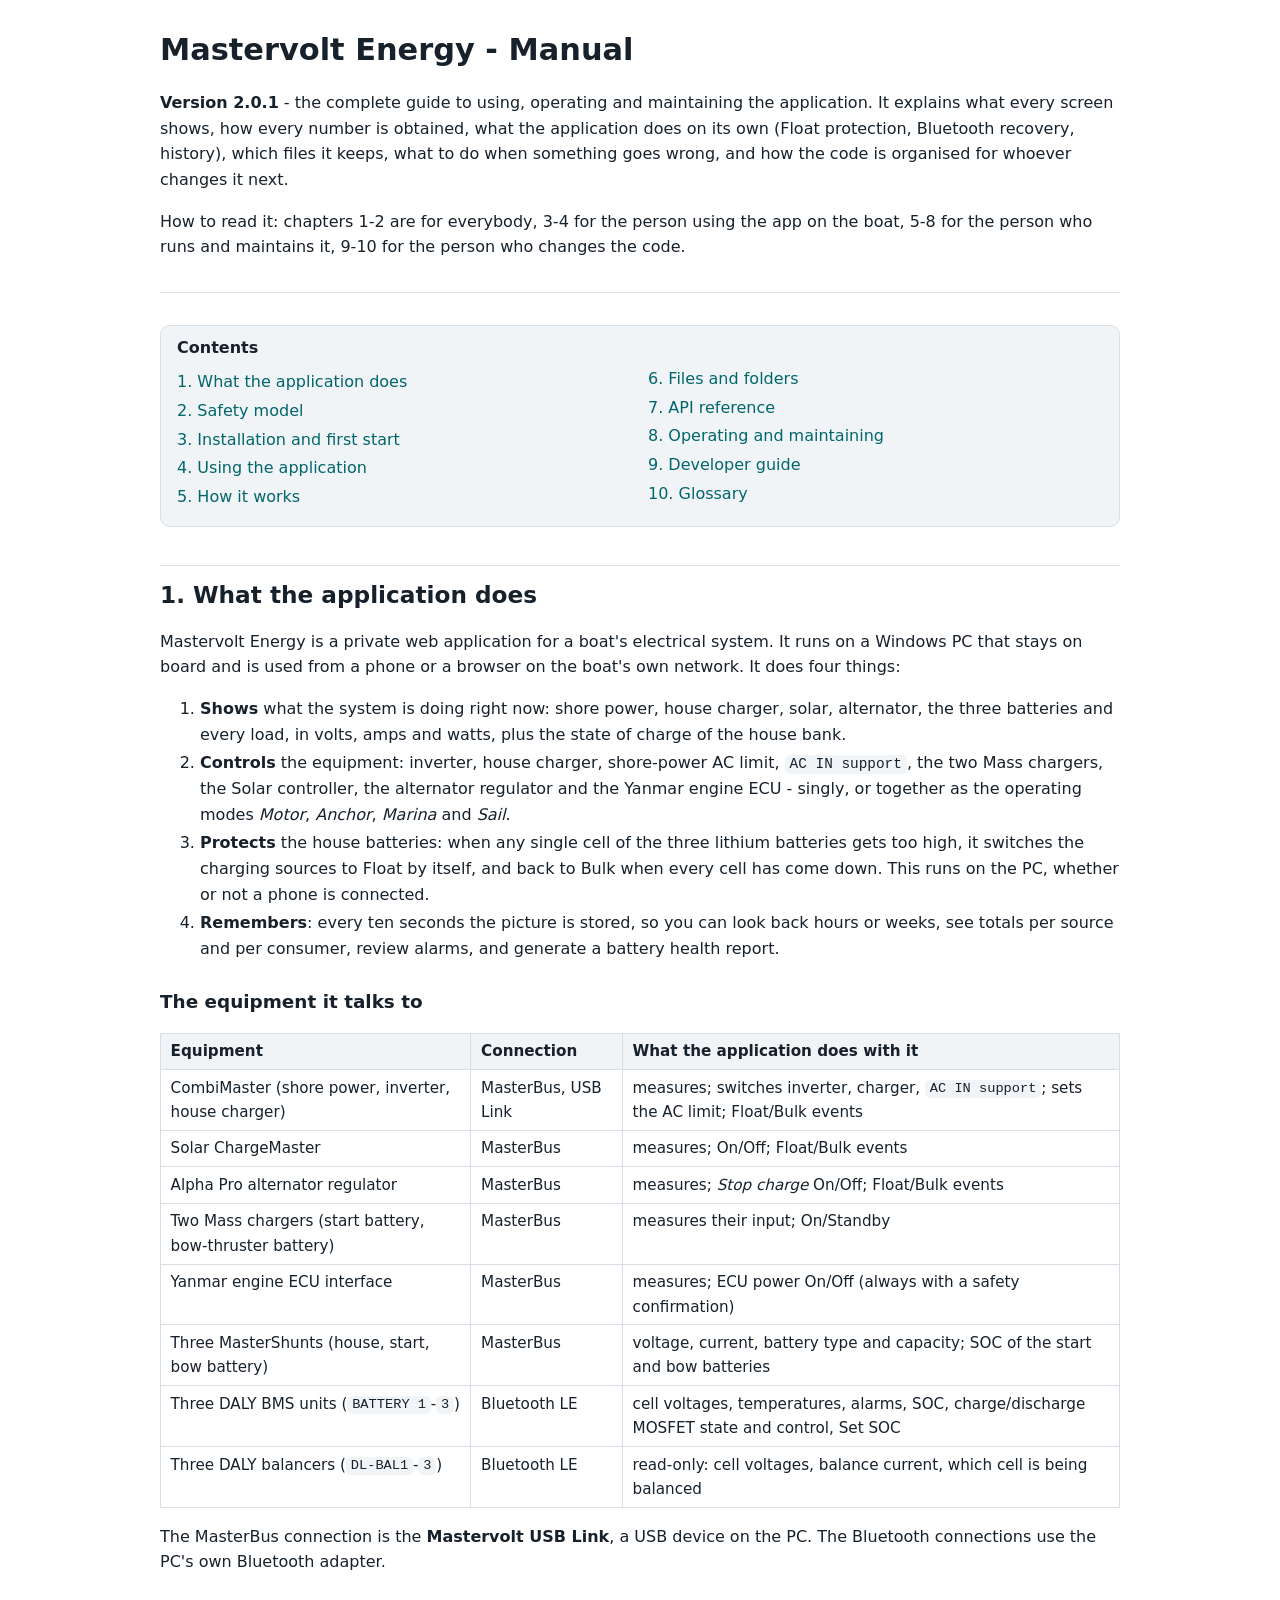
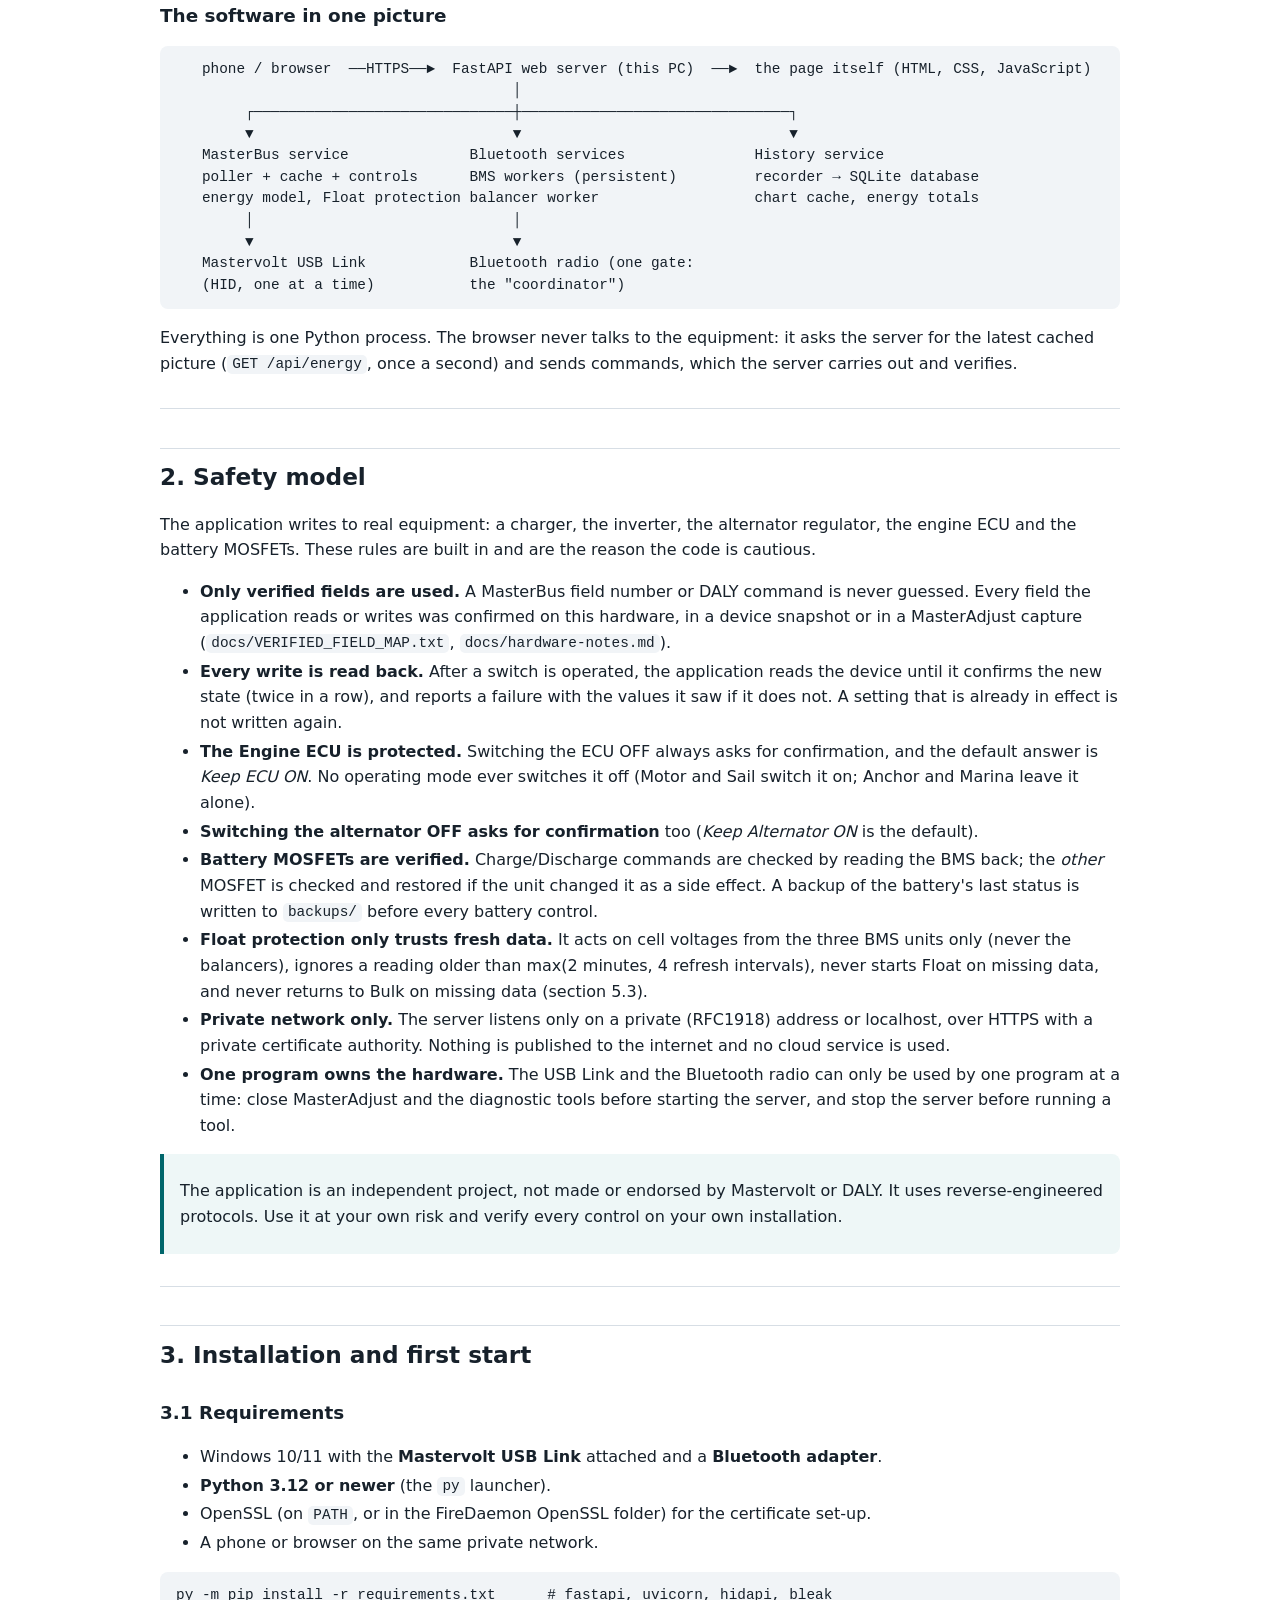
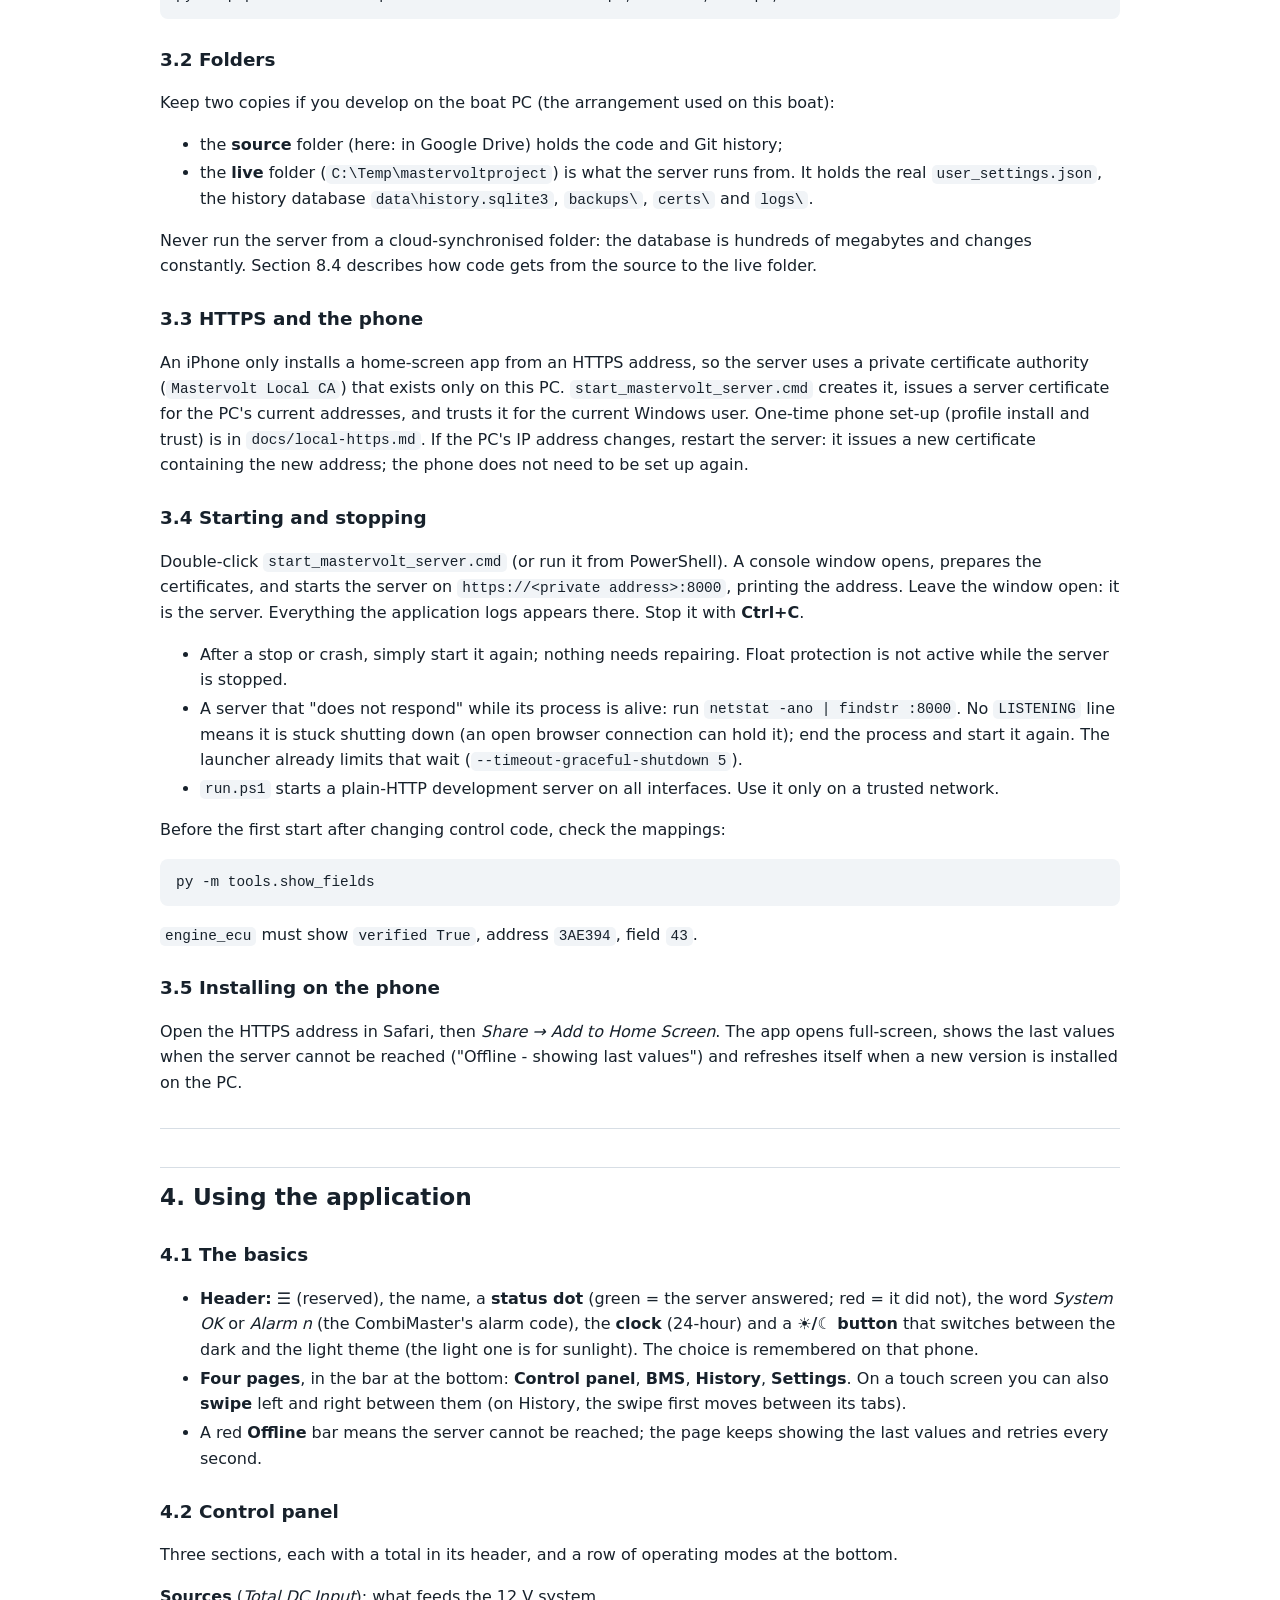
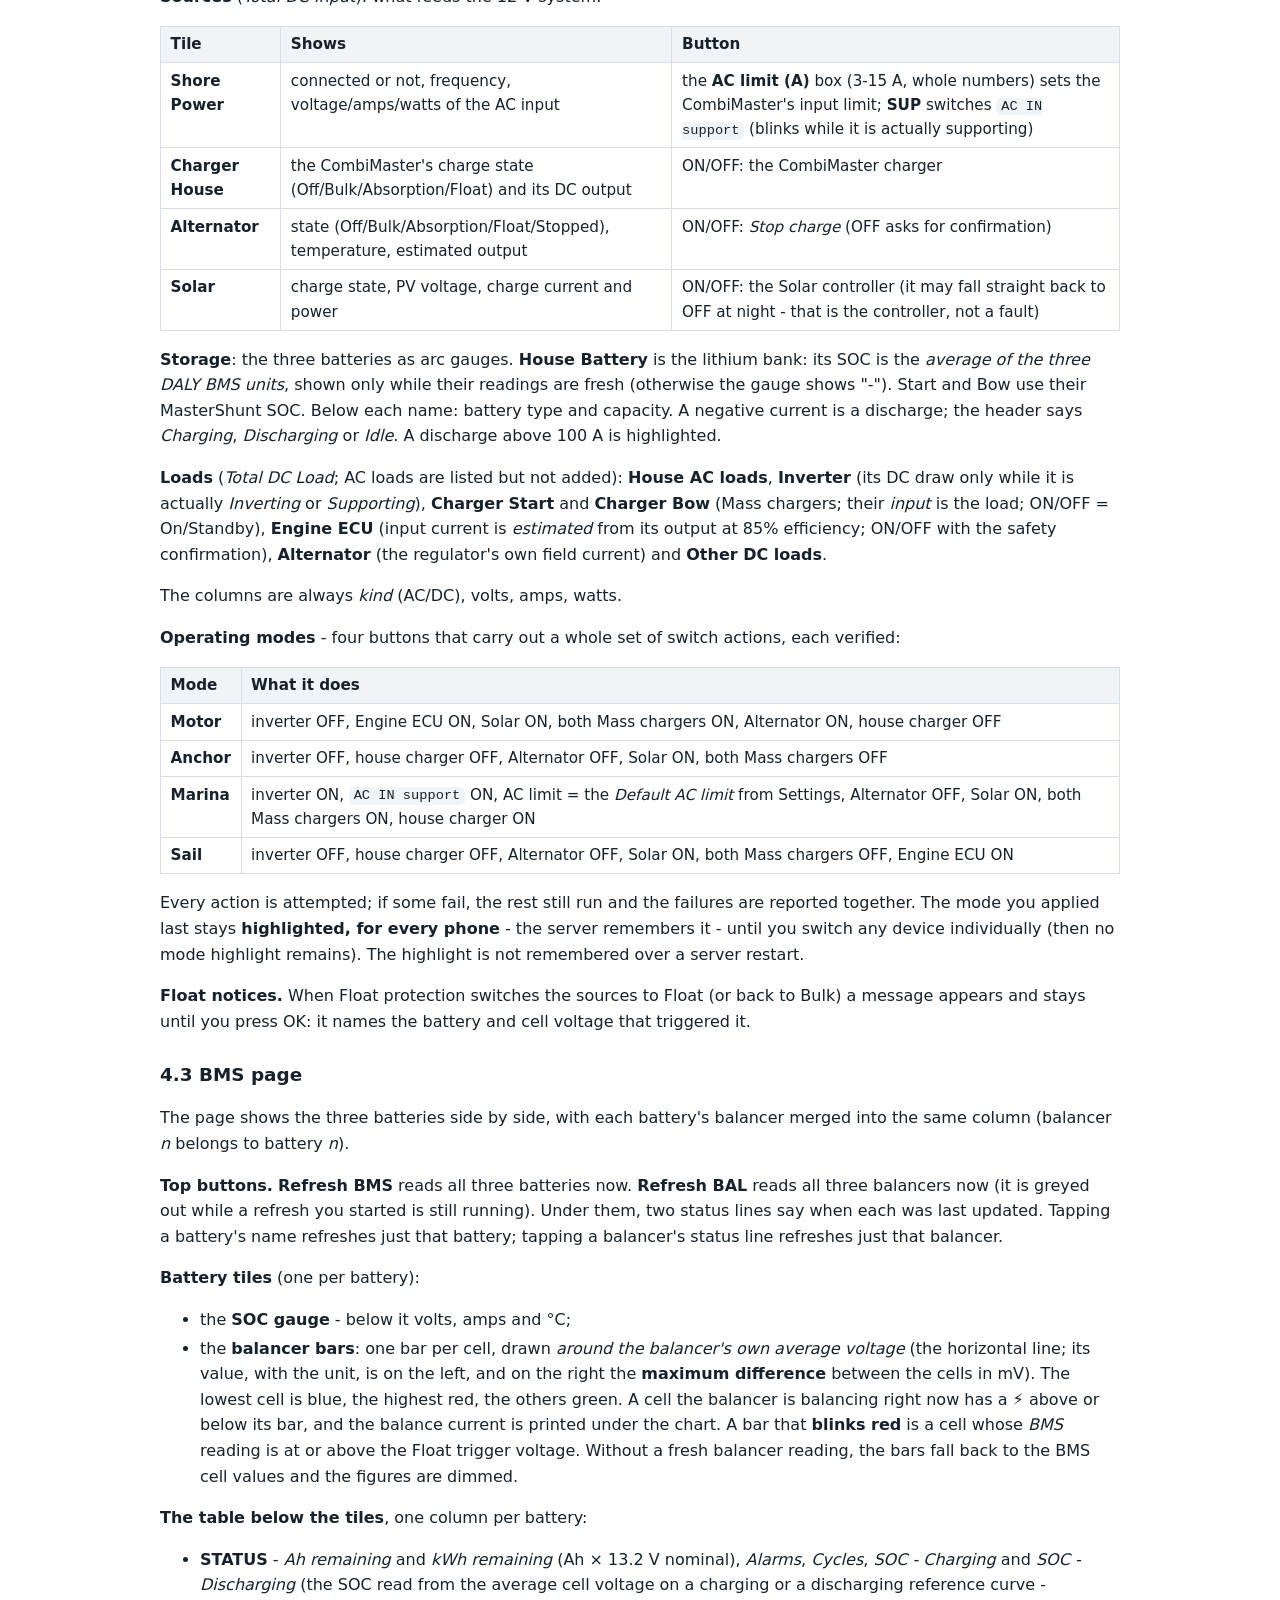
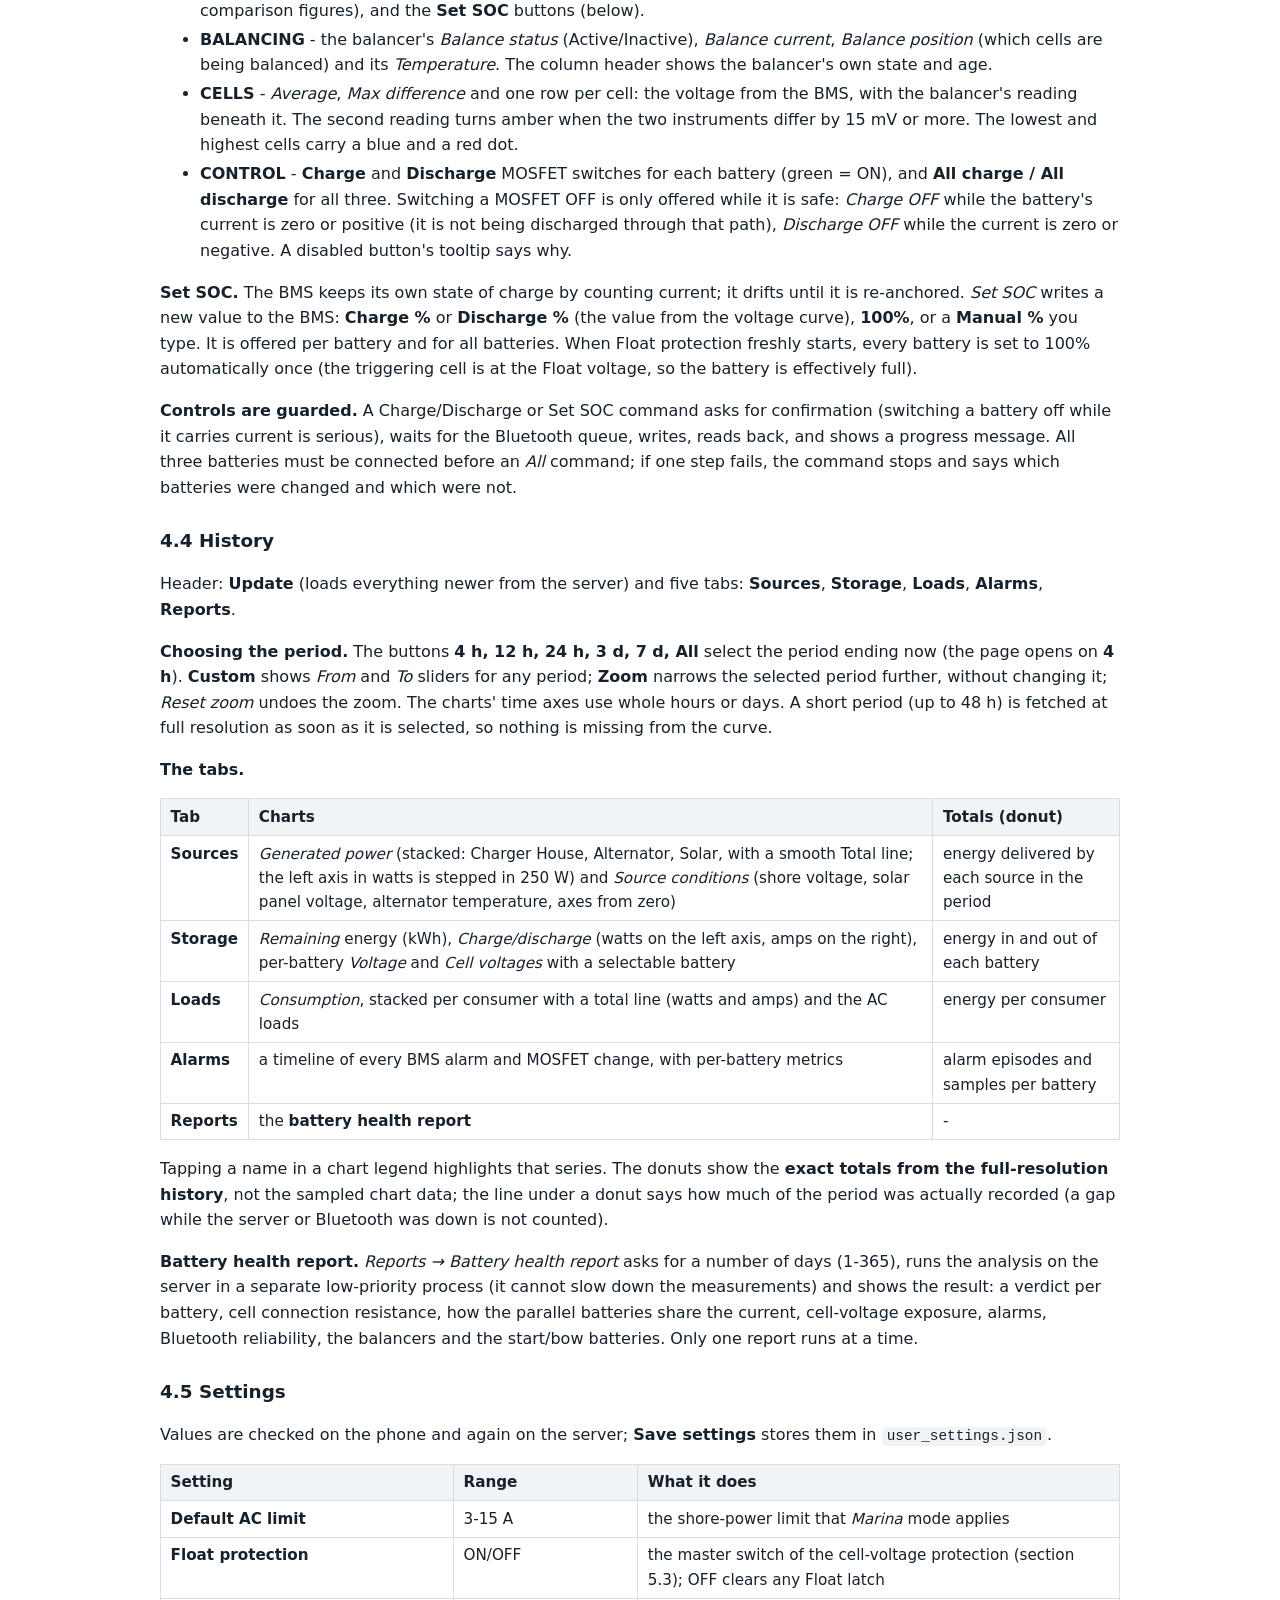
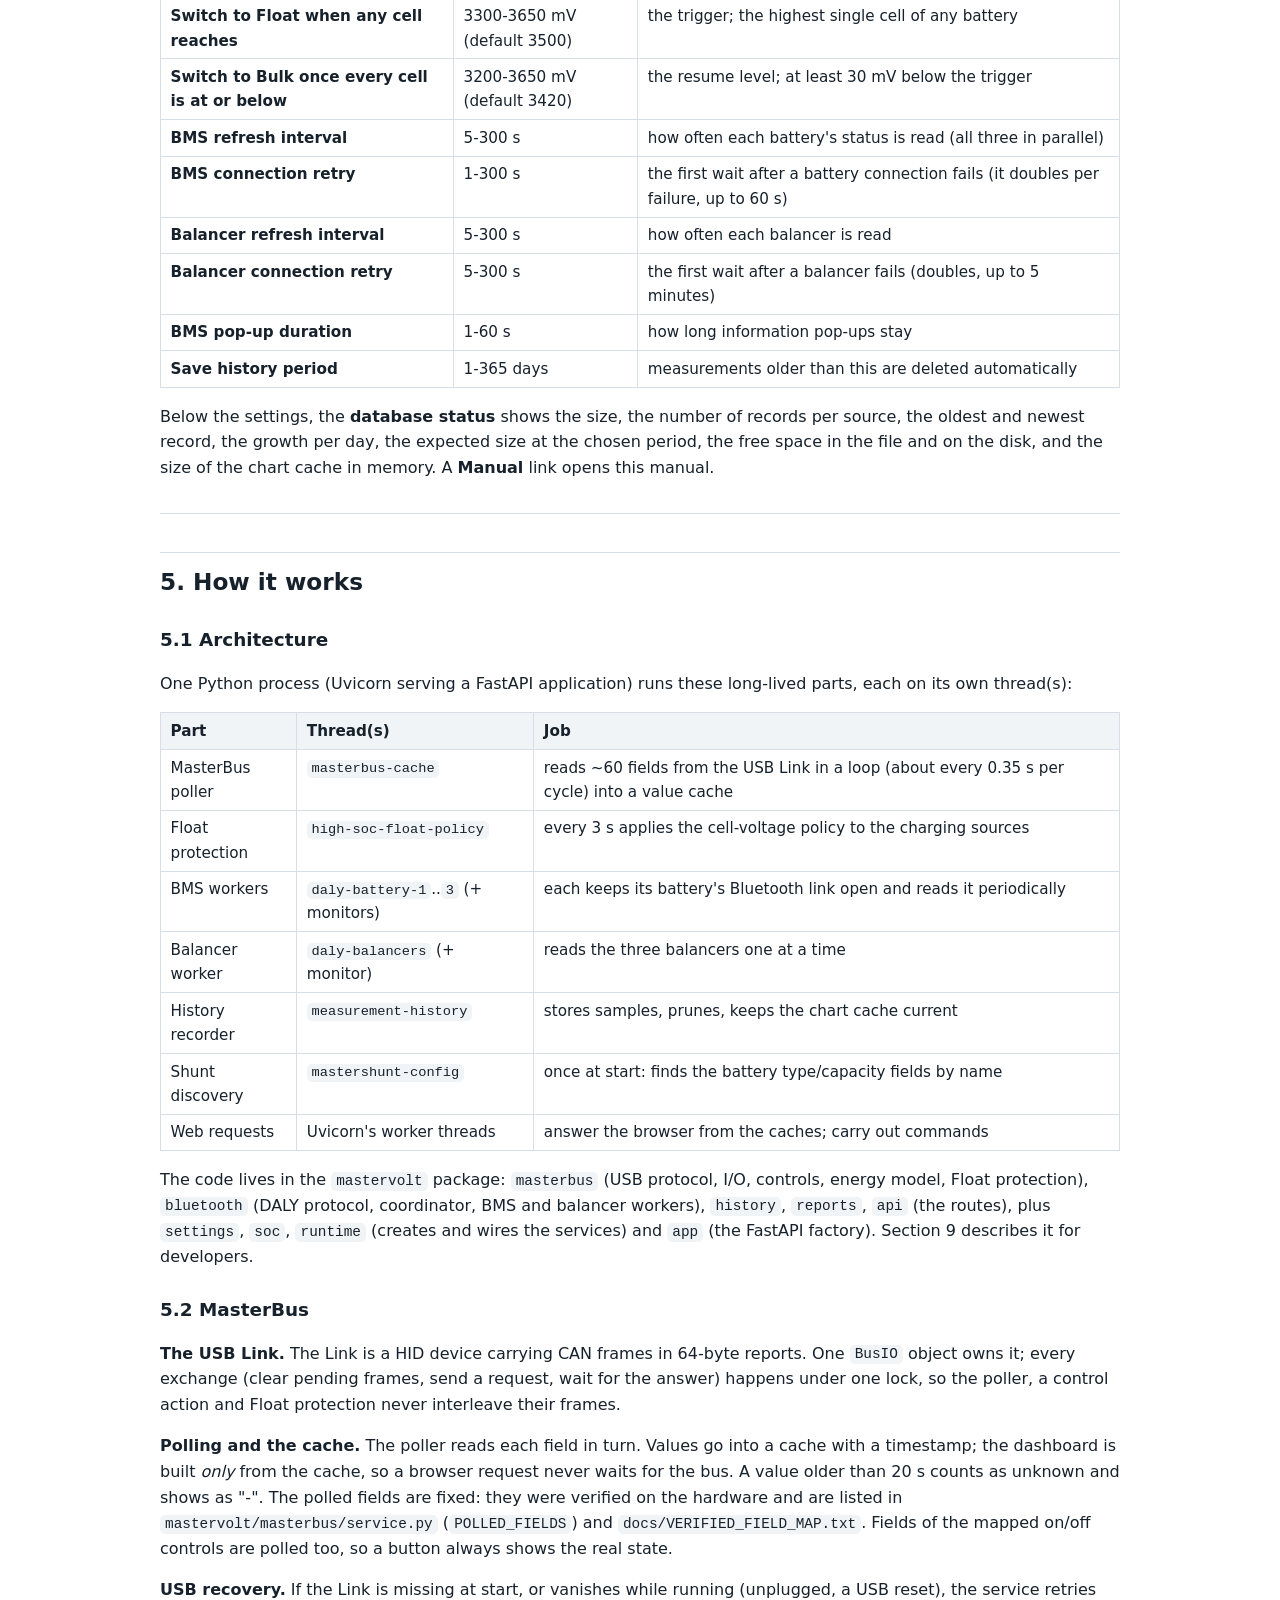
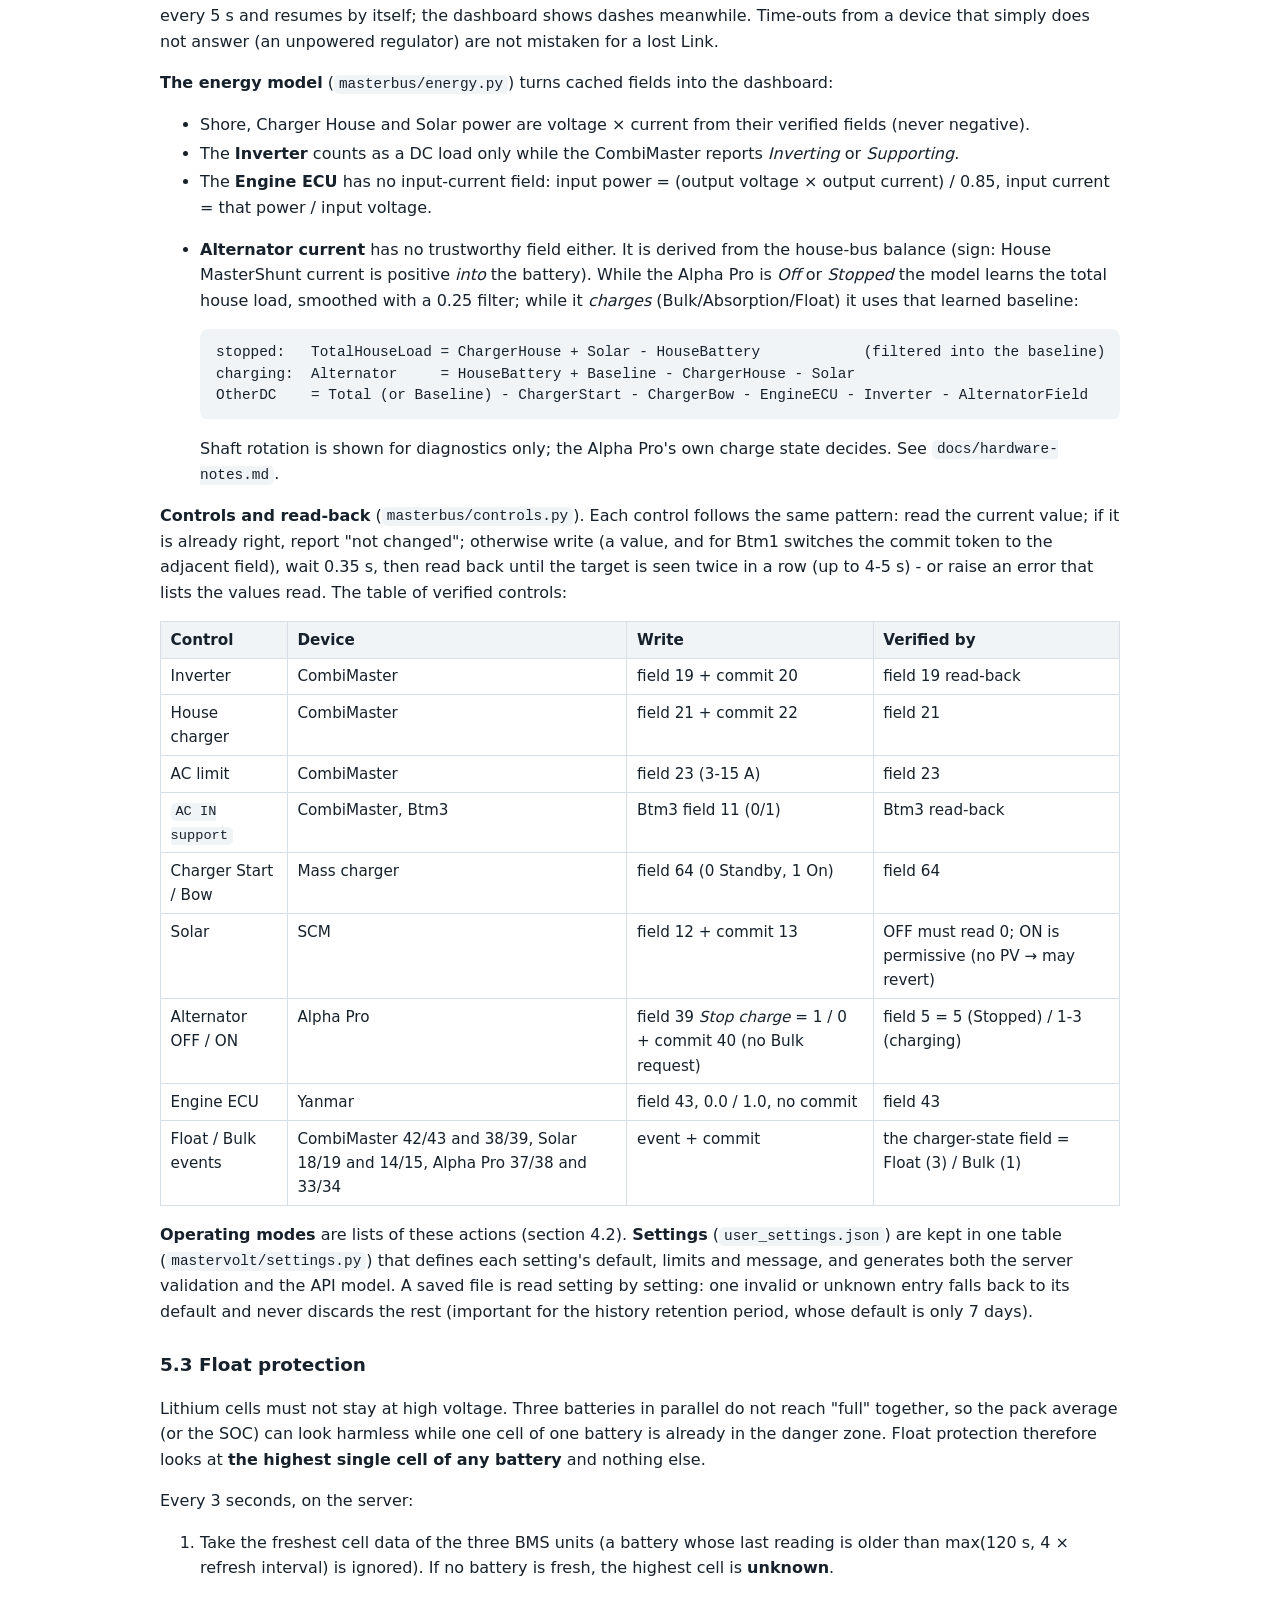
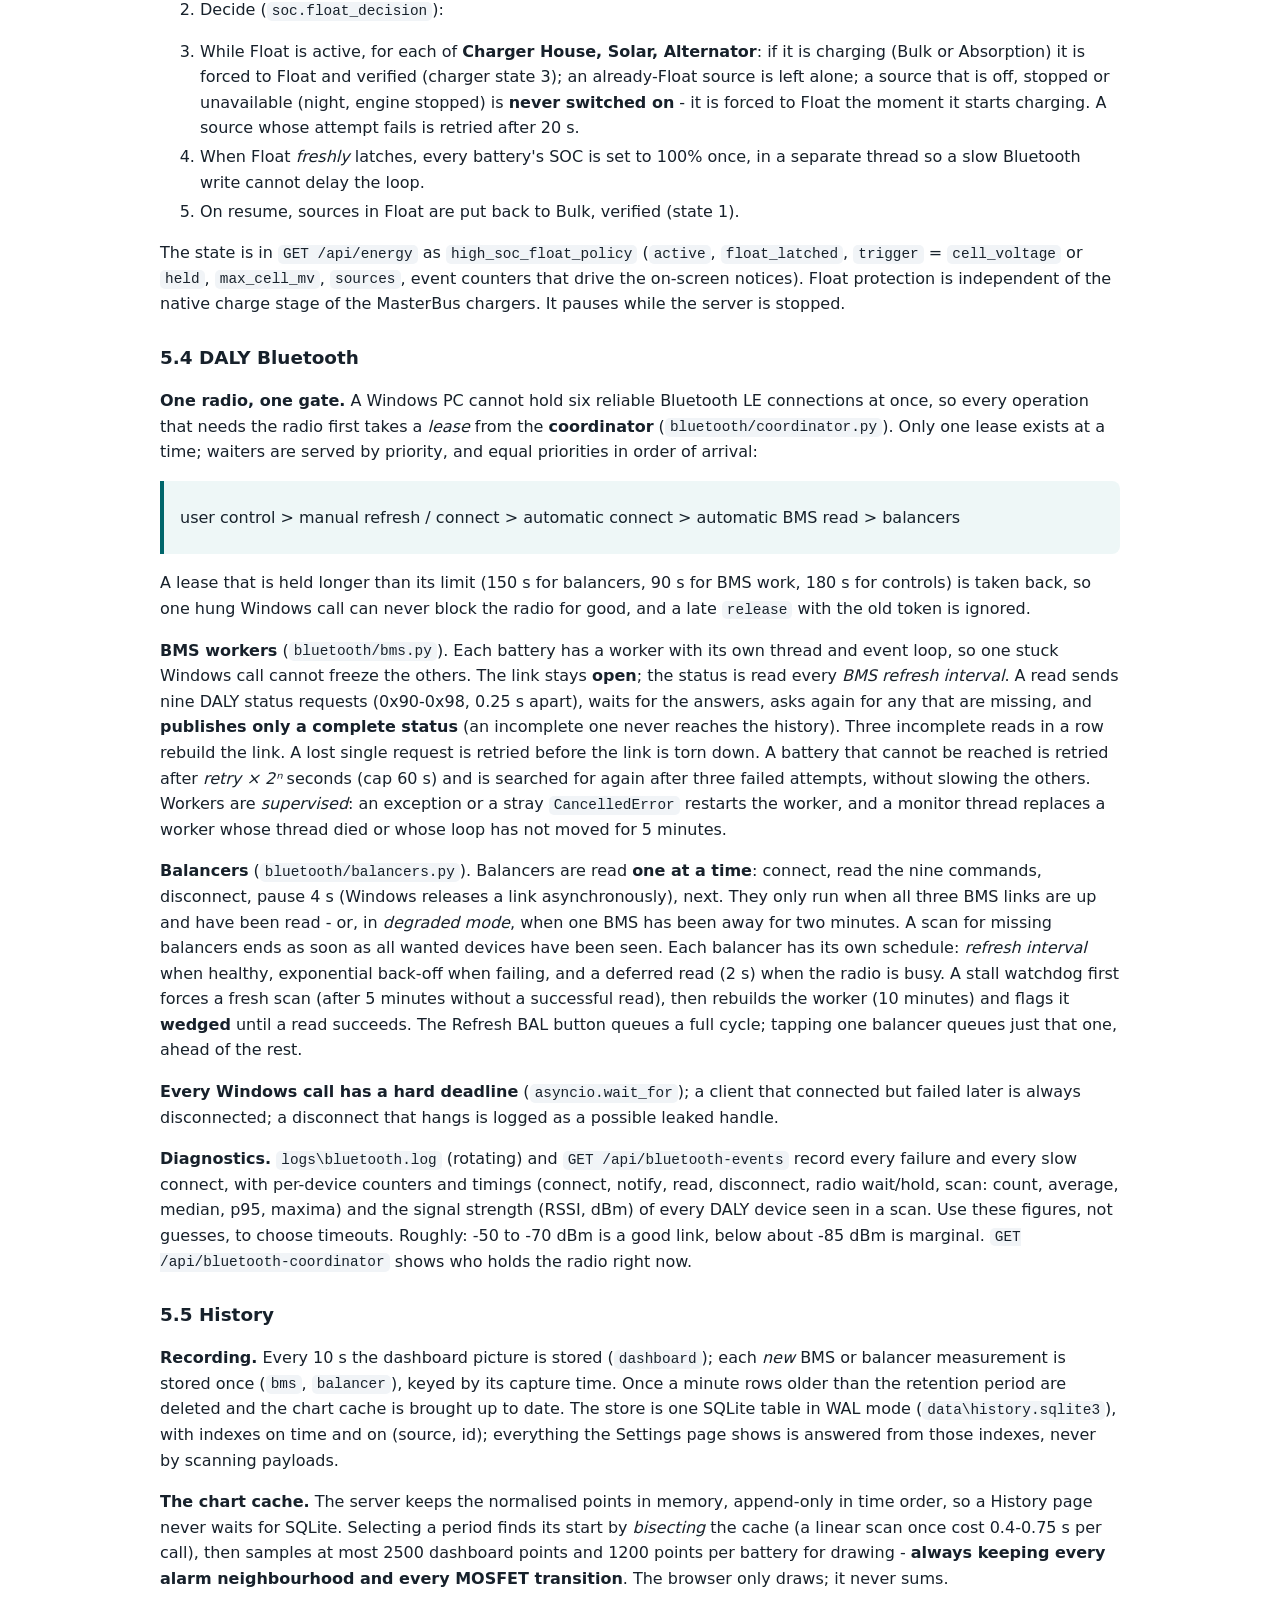
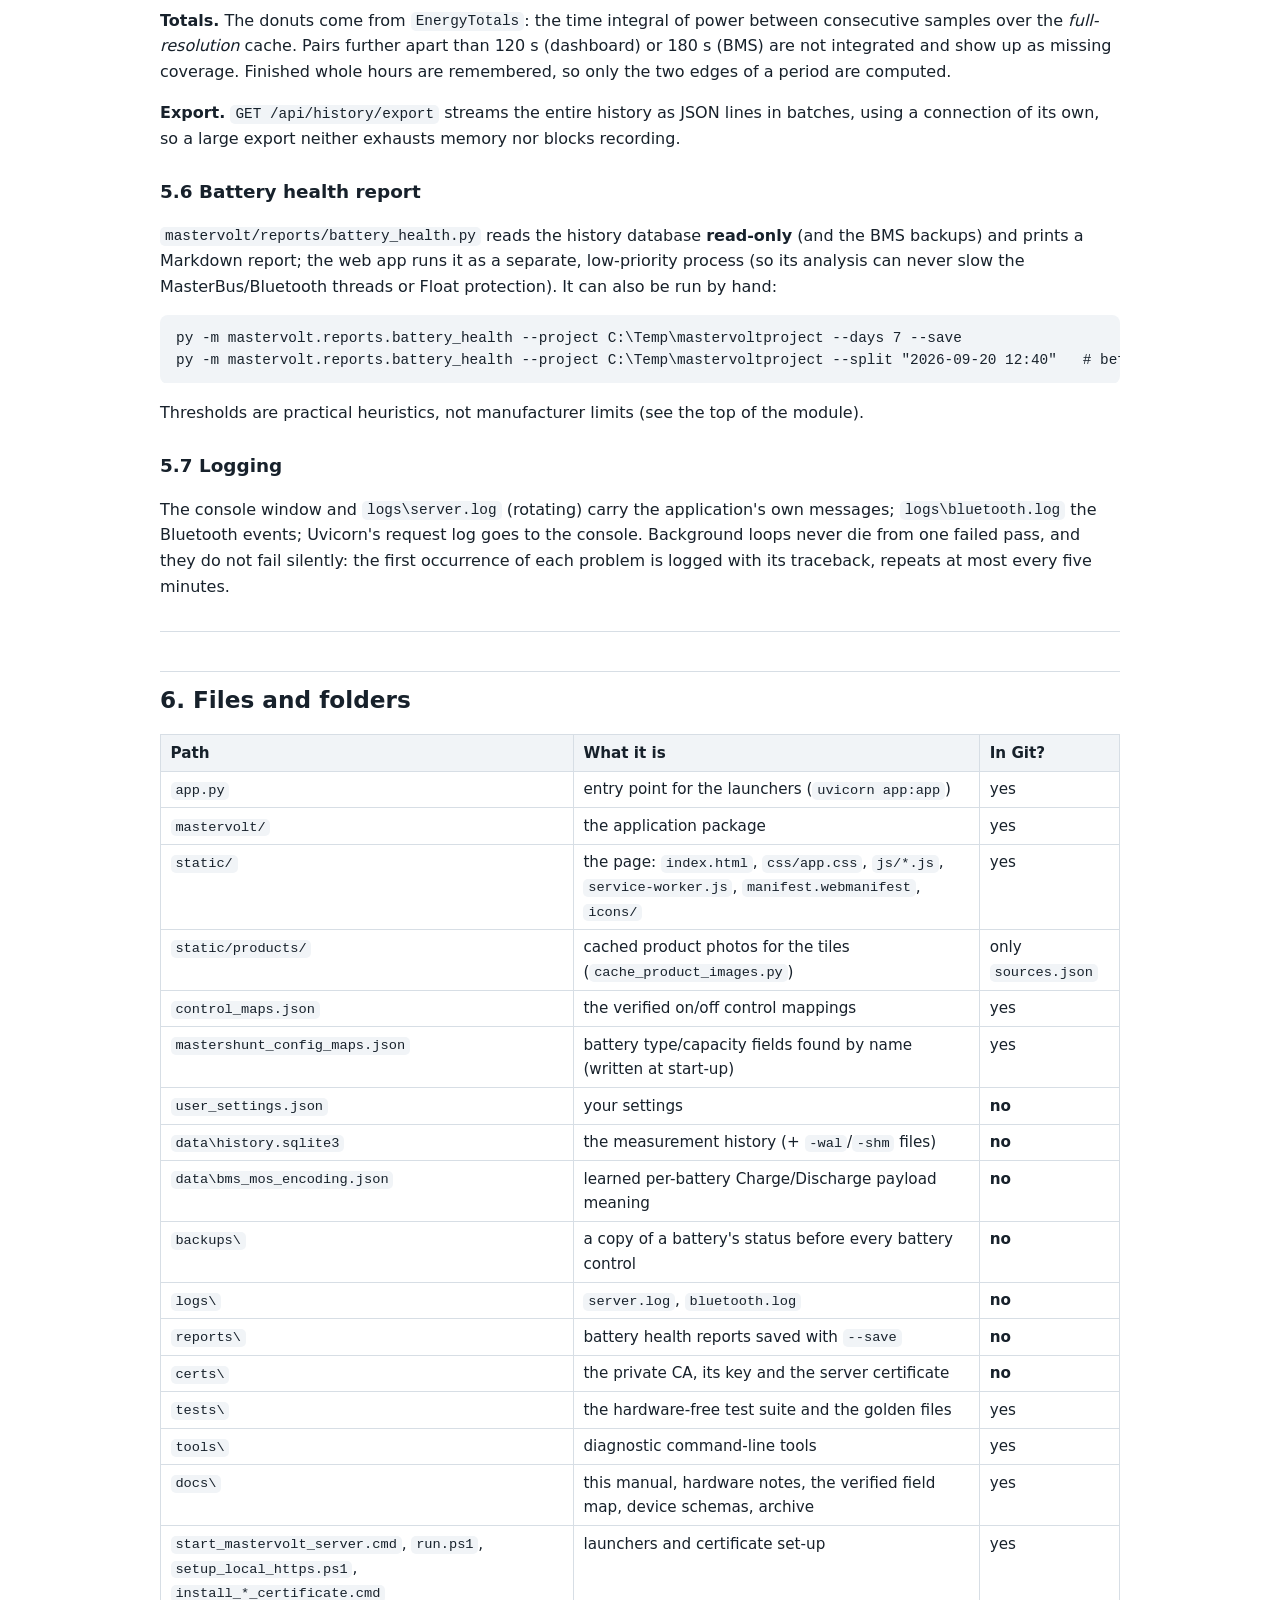
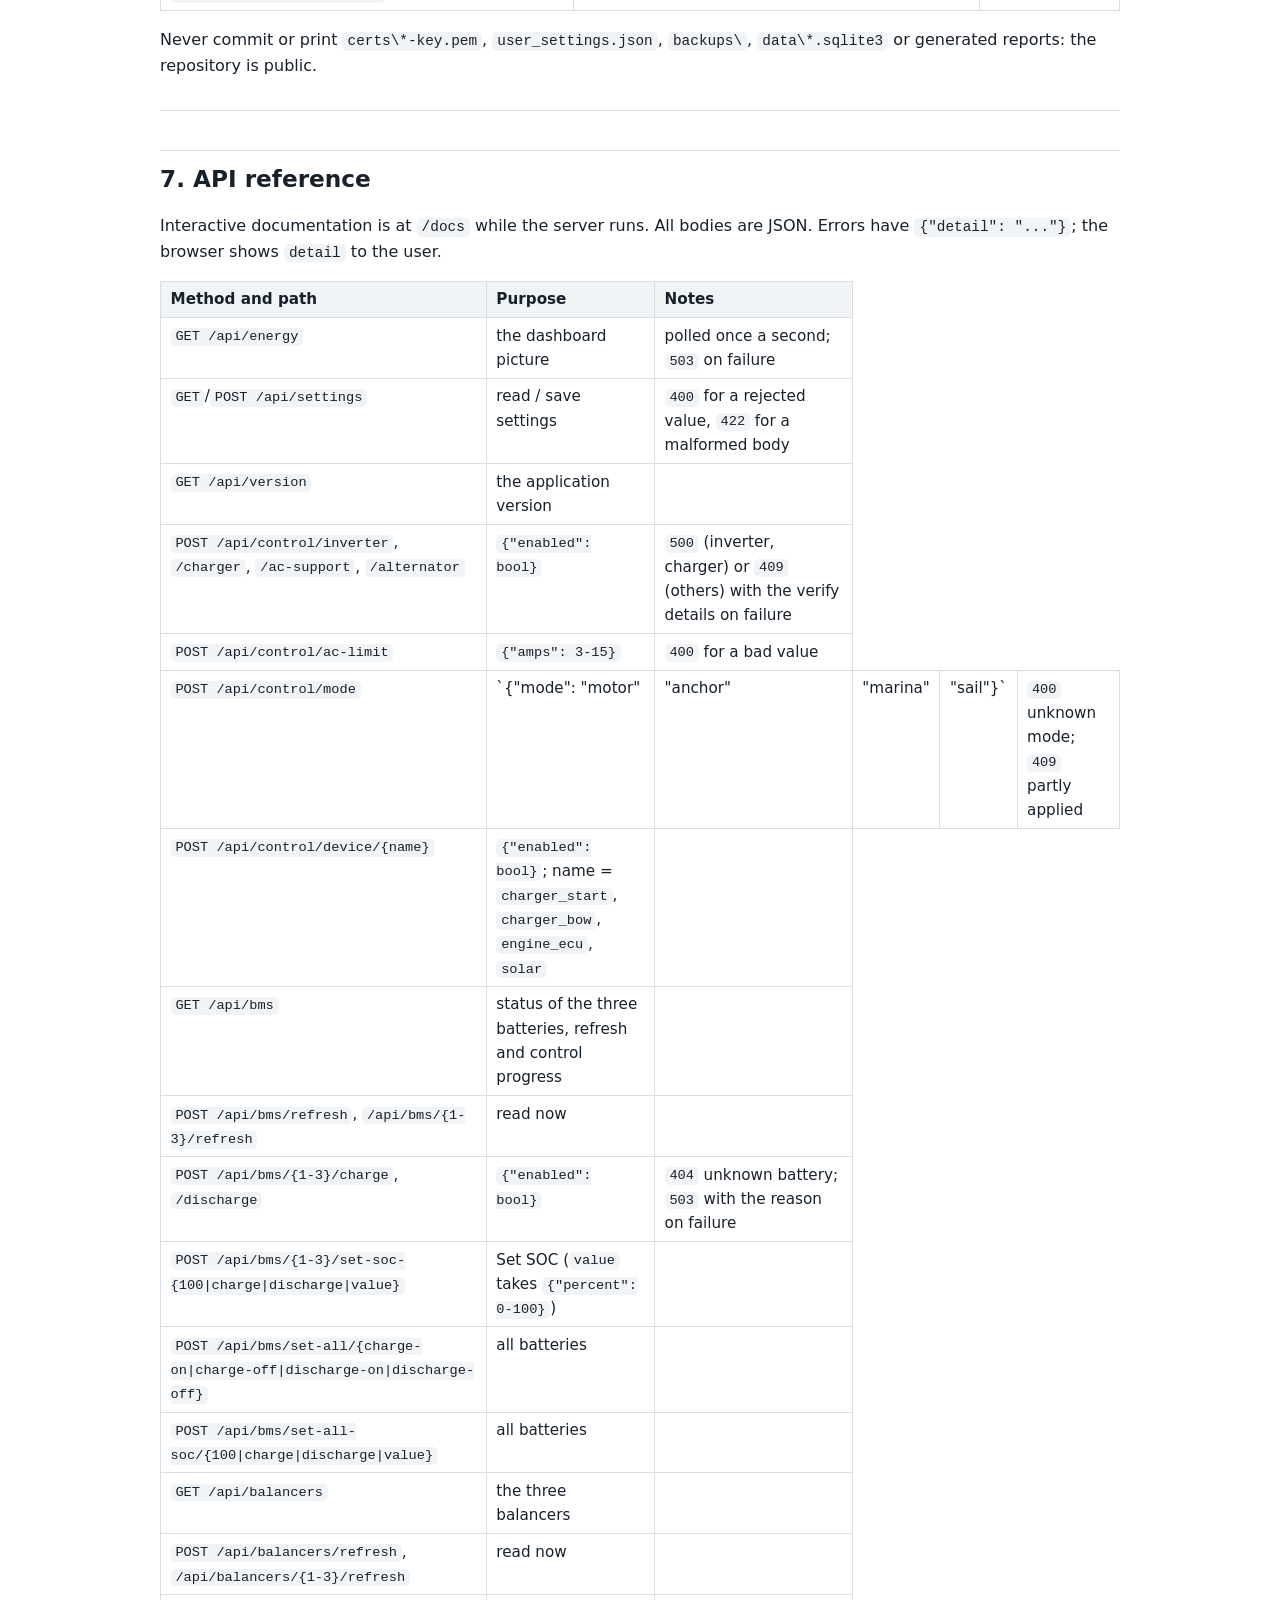
==== docs/manual.html @ 3216bbb2 "v2.0.1: balancer scans also read the scanner's collected results At the time-out scan_for consults w" ====
<!doctype html>
<html lang="en">
<head>
<meta charset="utf-8">
<meta name="viewport" content="width=device-width,initial-scale=1">
<title>Mastervolt Energy - Manual</title>
<style>
:root{--bg:#fff;--fg:#17212b;--muted:#5b6b7a;--line:#d7dee5;--code:#f1f4f7;--accent:#00666b;--quote:#eef7f7}
@media (prefers-color-scheme:dark){:root{--bg:#0b141b;--fg:#dbe5ec;--muted:#8fa3b3;--line:#233443;--code:#13222d;--accent:#4fd1d5;--quote:#10252b}}
html{scroll-behavior:smooth}
body{margin:0;background:var(--bg);color:var(--fg);font:16px/1.6 system-ui,-apple-system,'Segoe UI',Roboto,sans-serif}
.wrap{max-width:60rem;margin:0 auto;padding:1rem 1rem 4rem}
nav.toc{border:1px solid var(--line);border-radius:10px;padding:.6rem 1rem;margin:1rem 0 2rem;background:var(--code)}
nav.toc ul{margin:.3rem 0;padding-left:0;list-style:none;columns:2 16rem}
nav.toc a{text-decoration:none}
h1{font-size:1.9rem;margin:.6rem 0}
h2{font-size:1.45rem;margin:2.4rem 0 .6rem;padding-top:.6rem;border-top:1px solid var(--line)}
h3{font-size:1.15rem;margin:1.6rem 0 .4rem}
a{color:var(--accent)}
code{background:var(--code);padding:.1em .35em;border-radius:5px;font:0.9em ui-monospace,SFMono-Regular,Consolas,monospace}
pre{background:var(--code);padding:.8rem 1rem;border-radius:8px;overflow:auto;line-height:1.35}
pre code{background:none;padding:0}
blockquote{margin:1rem 0;padding:.5rem 1rem;border-left:4px solid var(--accent);background:var(--quote);border-radius:0 8px 8px 0}
.table{overflow-x:auto;margin:1rem 0}
table{border-collapse:collapse;width:100%;font-size:.95rem}
th,td{border:1px solid var(--line);padding:.35rem .6rem;text-align:left;vertical-align:top}
th{background:var(--code)}
hr{border:0;border-top:1px solid var(--line);margin:2rem 0}
li{margin:.2rem 0}
</style>
</head>
<body><div class="wrap">

<h1 id="mastervolt-energy-manual">Mastervolt Energy - Manual</h1>
<p><strong>Version 2.0.1</strong> - the complete guide to using, operating and maintaining the application. It explains what every screen shows, how every number is obtained, what the application does on its own (Float protection, Bluetooth recovery, history), which files it keeps, what to do when something goes wrong, and how the code is organised for whoever changes it next.</p>
<p>How to read it: chapters 1-2 are for everybody, 3-4 for the person using the app on the boat, 5-8 for the person who runs and maintains it, 9-10 for the person who changes the code.</p>
<hr>
<nav class="toc"><strong>Contents</strong><ul><li><a href="#1-what-the-application-does">1. What the application does</a></li><li><a href="#2-safety-model">2. Safety model</a></li><li><a href="#3-installation-and-first-start">3. Installation and first start</a></li><li><a href="#4-using-the-application">4. Using the application</a></li><li><a href="#5-how-it-works">5. How it works</a></li><li><a href="#6-files-and-folders">6. Files and folders</a></li><li><a href="#7-api-reference">7. API reference</a></li><li><a href="#8-operating-and-maintaining">8. Operating and maintaining</a></li><li><a href="#9-developer-guide">9. Developer guide</a></li><li><a href="#10-glossary">10. Glossary</a></li></ul></nav>
<h2 id="1-what-the-application-does">1. What the application does</h2>
<p>Mastervolt Energy is a private web application for a boat's electrical system. It runs on a Windows PC that stays on board and is used from a phone or a browser on the boat's own network. It does four things:</p>
<ol><li><strong>Shows</strong> what the system is doing right now: shore power, house charger, solar, alternator, the three batteries and every load, in volts, amps and watts, plus the state of charge of the house bank.</li><li><strong>Controls</strong> the equipment: inverter, house charger, shore-power AC limit, <code>AC IN support</code>, the two Mass chargers, the Solar controller, the alternator regulator and the Yanmar engine ECU - singly, or together as the operating modes <em>Motor</em>, <em>Anchor</em>, <em>Marina</em> and <em>Sail</em>.</li><li><strong>Protects</strong> the house batteries: when any single cell of the three lithium batteries gets too high, it switches the charging sources to Float by itself, and back to Bulk when every cell has come down. This runs on the PC, whether or not a phone is connected.</li><li><strong>Remembers</strong>: every ten seconds the picture is stored, so you can look back hours or weeks, see totals per source and per consumer, review alarms, and generate a battery health report.</li></ol>
<h3 id="the-equipment-it-talks-to">The equipment it talks to</h3>
<div class="table"><table><thead><tr><th>Equipment</th><th>Connection</th><th>What the application does with it</th></tr></thead><tbody><tr><td>CombiMaster (shore power, inverter, house charger)</td><td>MasterBus, USB Link</td><td>measures; switches inverter, charger, <code>AC IN support</code>; sets the AC limit; Float/Bulk events</td></tr><tr><td>Solar ChargeMaster</td><td>MasterBus</td><td>measures; On/Off; Float/Bulk events</td></tr><tr><td>Alpha Pro alternator regulator</td><td>MasterBus</td><td>measures; <em>Stop charge</em> On/Off; Float/Bulk events</td></tr><tr><td>Two Mass chargers (start battery, bow-thruster battery)</td><td>MasterBus</td><td>measures their input; On/Standby</td></tr><tr><td>Yanmar engine ECU interface</td><td>MasterBus</td><td>measures; ECU power On/Off (always with a safety confirmation)</td></tr><tr><td>Three MasterShunts (house, start, bow battery)</td><td>MasterBus</td><td>voltage, current, battery type and capacity; SOC of the start and bow batteries</td></tr><tr><td>Three DALY BMS units (<code>BATTERY 1</code>-<code>3</code>)</td><td>Bluetooth LE</td><td>cell voltages, temperatures, alarms, SOC, charge/discharge MOSFET state and control, Set SOC</td></tr><tr><td>Three DALY balancers (<code>DL-BAL1</code>-<code>3</code>)</td><td>Bluetooth LE</td><td>read-only: cell voltages, balance current, which cell is being balanced</td></tr></tbody></table></div>
<p>The MasterBus connection is the <strong>Mastervolt USB Link</strong>, a USB device on the PC. The Bluetooth connections use the PC's own Bluetooth adapter.</p>
<h3 id="the-software-in-one-picture">The software in one picture</h3>
<pre><code class="language-text">   phone / browser  ──HTTPS──►  FastAPI web server (this PC)  ──►  the page itself (HTML, CSS, JavaScript)
                                       │
        ┌──────────────────────────────┼───────────────────────────────┐
        ▼                              ▼                               ▼
   MasterBus service              Bluetooth services               History service
   poller + cache + controls      BMS workers (persistent)         recorder → SQLite database
   energy model, Float protection balancer worker                  chart cache, energy totals
        │                              │
        ▼                              ▼
   Mastervolt USB Link            Bluetooth radio (one gate:
   (HID, one at a time)           the &quot;coordinator&quot;)</code></pre>
<p>Everything is one Python process. The browser never talks to the equipment: it asks the server for the latest cached picture (<code>GET /api/energy</code>, once a second) and sends commands, which the server carries out and verifies.</p>
<hr>
<h2 id="2-safety-model">2. Safety model</h2>
<p>The application writes to real equipment: a charger, the inverter, the alternator regulator, the engine ECU and the battery MOSFETs. These rules are built in and are the reason the code is cautious.</p>
<ul><li><strong>Only verified fields are used.</strong> A MasterBus field number or DALY command is never guessed. Every field the application reads or writes was confirmed on this hardware, in a device snapshot or in a MasterAdjust capture (<code>docs/VERIFIED_FIELD_MAP.txt</code>, <code>docs/hardware-notes.md</code>).</li><li><strong>Every write is read back.</strong> After a switch is operated, the application reads the device until it confirms the new state (twice in a row), and reports a failure with the values it saw if it does not. A setting that is already in effect is not written again.</li><li><strong>The Engine ECU is protected.</strong> Switching the ECU OFF always asks for confirmation, and the default answer is <em>Keep ECU ON</em>. No operating mode ever switches it off (Motor and Sail switch it on; Anchor and Marina leave it alone).</li><li><strong>Switching the alternator OFF asks for confirmation</strong> too (<em>Keep Alternator ON</em> is the default).</li><li><strong>Battery MOSFETs are verified.</strong> Charge/Discharge commands are checked by reading the BMS back; the <em>other</em> MOSFET is checked and restored if the unit changed it as a side effect. A backup of the battery's last status is written to <code>backups/</code> before every battery control.</li><li><strong>Float protection only trusts fresh data.</strong> It acts on cell voltages from the three BMS units only (never the balancers), ignores a reading older than max(2 minutes, 4 refresh intervals), never starts Float on missing data, and never returns to Bulk on missing data (section 5.3).</li><li><strong>Private network only.</strong> The server listens only on a private (RFC1918) address or localhost, over HTTPS with a private certificate authority. Nothing is published to the internet and no cloud service is used.</li><li><strong>One program owns the hardware.</strong> The USB Link and the Bluetooth radio can only be used by one program at a time: close MasterAdjust and the diagnostic tools before starting the server, and stop the server before running a tool.</li></ul>
<blockquote><p>The application is an independent project, not made or endorsed by Mastervolt or DALY. It uses reverse-engineered protocols. Use it at your own risk and verify every control on your own installation.</p></blockquote>
<hr>
<h2 id="3-installation-and-first-start">3. Installation and first start</h2>
<h3 id="3-1-requirements">3.1 Requirements</h3>
<ul><li>Windows 10/11 with the <strong>Mastervolt USB Link</strong> attached and a <strong>Bluetooth adapter</strong>.</li><li><strong>Python 3.12 or newer</strong> (the <code>py</code> launcher).</li><li>OpenSSL (on <code>PATH</code>, or in the FireDaemon OpenSSL folder) for the certificate set-up.</li><li>A phone or browser on the same private network.</li></ul>
<pre><code class="language-powershell">py -m pip install -r requirements.txt      # fastapi, uvicorn, hidapi, bleak</code></pre>
<h3 id="3-2-folders">3.2 Folders</h3>
<p>Keep two copies if you develop on the boat PC (the arrangement used on this boat):</p>
<ul><li>the <strong>source</strong> folder (here: in Google Drive) holds the code and Git history;</li><li>the <strong>live</strong> folder (<code>C:\Temp\mastervoltproject</code>) is what the server runs from. It holds the real <code>user_settings.json</code>, the history database <code>data\history.sqlite3</code>, <code>backups\</code>, <code>certs\</code> and <code>logs\</code>.</li></ul>
<p>Never run the server from a cloud-synchronised folder: the database is hundreds of megabytes and changes constantly. Section 8.4 describes how code gets from the source to the live folder.</p>
<h3 id="3-3-https-and-the-phone">3.3 HTTPS and the phone</h3>
<p>An iPhone only installs a home-screen app from an HTTPS address, so the server uses a private certificate authority (<code>Mastervolt Local CA</code>) that exists only on this PC. <code>start_mastervolt_server.cmd</code> creates it, issues a server certificate for the PC's current addresses, and trusts it for the current Windows user. One-time phone set-up (profile install and trust) is in <code>docs/local-https.md</code>. If the PC's IP address changes, restart the server: it issues a new certificate containing the new address; the phone does not need to be set up again.</p>
<h3 id="3-4-starting-and-stopping">3.4 Starting and stopping</h3>
<p>Double-click <strong><code>start_mastervolt_server.cmd</code></strong> (or run it from PowerShell). A console window opens, prepares the certificates, and starts the server on <code>https://&lt;private address&gt;:8000</code>, printing the address. Leave the window open: it is the server. Everything the application logs appears there. Stop it with <strong>Ctrl+C</strong>.</p>
<ul><li>After a stop or crash, simply start it again; nothing needs repairing. Float protection is not active while the server is stopped.</li><li>A server that "does not respond" while its process is alive: run <code>netstat -ano | findstr :8000</code>. No <code>LISTENING</code> line means it is stuck shutting down (an open browser connection can hold it); end the process and start it again. The launcher already limits that wait (<code>--timeout-graceful-shutdown 5</code>).</li><li><code>run.ps1</code> starts a plain-HTTP development server on all interfaces. Use it only on a trusted network.</li></ul>
<p>Before the first start after changing control code, check the mappings:</p>
<pre><code class="language-powershell">py -m tools.show_fields</code></pre>
<p><code>engine_ecu</code> must show <code>verified True</code>, address <code>3AE394</code>, field <code>43</code>.</p>
<h3 id="3-5-installing-on-the-phone">3.5 Installing on the phone</h3>
<p>Open the HTTPS address in Safari, then <em>Share → Add to Home Screen</em>. The app opens full-screen, shows the last values when the server cannot be reached ("Offline - showing last values") and refreshes itself when a new version is installed on the PC.</p>
<hr>
<h2 id="4-using-the-application">4. Using the application</h2>
<h3 id="4-1-the-basics">4.1 The basics</h3>
<ul><li><strong>Header:</strong> ☰ (reserved), the name, a <strong>status dot</strong> (green = the server answered; red = it did not), the word <em>System OK</em> or <em>Alarm n</em> (the CombiMaster's alarm code), the <strong>clock</strong> (24-hour) and a <strong>☀/☾ button</strong> that switches between the dark and the light theme (the light one is for sunlight). The choice is remembered on that phone.</li><li><strong>Four pages</strong>, in the bar at the bottom: <strong>Control panel</strong>, <strong>BMS</strong>, <strong>History</strong>, <strong>Settings</strong>. On a touch screen you can also <strong>swipe</strong> left and right between them (on History, the swipe first moves between its tabs).</li><li>A red <strong>Offline</strong> bar means the server cannot be reached; the page keeps showing the last values and retries every second.</li></ul>
<h3 id="4-2-control-panel">4.2 Control panel</h3>
<p>Three sections, each with a total in its header, and a row of operating modes at the bottom.</p>
<p><strong>Sources</strong> (<em>Total DC Input</em>): what feeds the 12 V system.</p>
<div class="table"><table><thead><tr><th>Tile</th><th>Shows</th><th>Button</th></tr></thead><tbody><tr><td><strong>Shore Power</strong></td><td>connected or not, frequency, voltage/amps/watts of the AC input</td><td>the <strong>AC limit (A)</strong> box (3-15 A, whole numbers) sets the CombiMaster's input limit; <strong>SUP</strong> switches <code>AC IN support</code> (blinks while it is actually supporting)</td></tr><tr><td><strong>Charger House</strong></td><td>the CombiMaster's charge state (Off/Bulk/Absorption/Float) and its DC output</td><td>ON/OFF: the CombiMaster charger</td></tr><tr><td><strong>Alternator</strong></td><td>state (Off/Bulk/Absorption/Float/Stopped), temperature, estimated output</td><td>ON/OFF: <em>Stop charge</em> (OFF asks for confirmation)</td></tr><tr><td><strong>Solar</strong></td><td>charge state, PV voltage, charge current and power</td><td>ON/OFF: the Solar controller (it may fall straight back to OFF at night - that is the controller, not a fault)</td></tr></tbody></table></div>
<p><strong>Storage</strong>: the three batteries as arc gauges. <strong>House Battery</strong> is the lithium bank: its SOC is the <em>average of the three DALY BMS units</em>, shown only while their readings are fresh (otherwise the gauge shows "-"). Start and Bow use their MasterShunt SOC. Below each name: battery type and capacity. A negative current is a discharge; the header says <em>Charging</em>, <em>Discharging</em> or <em>Idle</em>. A discharge above 100 A is highlighted.</p>
<p><strong>Loads</strong> (<em>Total DC Load</em>; AC loads are listed but not added): <strong>House AC loads</strong>, <strong>Inverter</strong> (its DC draw only while it is actually <em>Inverting</em> or <em>Supporting</em>), <strong>Charger Start</strong> and <strong>Charger Bow</strong> (Mass chargers; their <em>input</em> is the load; ON/OFF = On/Standby), <strong>Engine ECU</strong> (input current is <em>estimated</em> from its output at 85% efficiency; ON/OFF with the safety confirmation), <strong>Alternator</strong> (the regulator's own field current) and <strong>Other DC loads</strong>.</p>
<p>The columns are always <em>kind</em> (AC/DC), volts, amps, watts.</p>
<p><strong>Operating modes</strong> - four buttons that carry out a whole set of switch actions, each verified:</p>
<div class="table"><table><thead><tr><th>Mode</th><th>What it does</th></tr></thead><tbody><tr><td><strong>Motor</strong></td><td>inverter OFF, Engine ECU ON, Solar ON, both Mass chargers ON, Alternator ON, house charger OFF</td></tr><tr><td><strong>Anchor</strong></td><td>inverter OFF, house charger OFF, Alternator OFF, Solar ON, both Mass chargers OFF</td></tr><tr><td><strong>Marina</strong></td><td>inverter ON, <code>AC IN support</code> ON, AC limit = the <em>Default AC limit</em> from Settings, Alternator OFF, Solar ON, both Mass chargers ON, house charger ON</td></tr><tr><td><strong>Sail</strong></td><td>inverter OFF, house charger OFF, Alternator OFF, Solar ON, both Mass chargers OFF, Engine ECU ON</td></tr></tbody></table></div>
<p>Every action is attempted; if some fail, the rest still run and the failures are reported together. The mode you applied last stays <strong>highlighted, for every phone</strong> - the server remembers it - until you switch any device individually (then no mode highlight remains). The highlight is not remembered over a server restart.</p>
<p><strong>Float notices.</strong> When Float protection switches the sources to Float (or back to Bulk) a message appears and stays until you press OK: it names the battery and cell voltage that triggered it.</p>
<h3 id="4-3-bms-page">4.3 BMS page</h3>
<p>The page shows the three batteries side by side, with each battery's balancer merged into the same column (balancer <em>n</em> belongs to battery <em>n</em>).</p>
<p><strong>Top buttons.</strong> <strong>Refresh BMS</strong> reads all three batteries now. <strong>Refresh BAL</strong> reads all three balancers now (it is greyed out while a refresh you started is still running). Under them, two status lines say when each was last updated. Tapping a battery's name refreshes just that battery; tapping a balancer's status line refreshes just that balancer.</p>
<p><strong>Battery tiles</strong> (one per battery):</p>
<ul><li>the <strong>SOC gauge</strong> - below it volts, amps and °C;</li><li>the <strong>balancer bars</strong>: one bar per cell, drawn <em>around the balancer's own average voltage</em> (the horizontal line; its value, with the unit, is on the left, and on the right the <strong>maximum difference</strong> between the cells in mV). The lowest cell is blue, the highest red, the others green. A cell the balancer is balancing right now has a ⚡ above or below its bar, and the balance current is printed under the chart. A bar that <strong>blinks red</strong> is a cell whose <em>BMS</em> reading is at or above the Float trigger voltage. Without a fresh balancer reading, the bars fall back to the BMS cell values and the figures are dimmed.</li></ul>
<p><strong>The table below the tiles</strong>, one column per battery:</p>
<ul><li><strong>STATUS</strong> - <em>Ah remaining</em> and <em>kWh remaining</em> (Ah × 13.2 V nominal), <em>Alarms</em>, <em>Cycles</em>, <em>SOC - Charging</em> and <em>SOC - Discharging</em> (the SOC read from the average cell voltage on a charging or a discharging reference curve - comparison figures), and the <strong>Set SOC</strong> buttons (below).</li><li><strong>BALANCING</strong> - the balancer's <em>Balance status</em> (Active/Inactive), <em>Balance current</em>, <em>Balance position</em> (which cells are being balanced) and its <em>Temperature</em>. The column header shows the balancer's own state and age.</li><li><strong>CELLS</strong> - <em>Average</em>, <em>Max difference</em> and one row per cell: the voltage from the BMS, with the balancer's reading beneath it. The second reading turns amber when the two instruments differ by 15 mV or more. The lowest and highest cells carry a blue and a red dot.</li><li><strong>CONTROL</strong> - <strong>Charge</strong> and <strong>Discharge</strong> MOSFET switches for each battery (green = ON), and <strong>All charge / All discharge</strong> for all three. Switching a MOSFET OFF is only offered while it is safe: <em>Charge OFF</em> while the battery's current is zero or positive (it is not being discharged through that path), <em>Discharge OFF</em> while the current is zero or negative. A disabled button's tooltip says why.</li></ul>
<p><strong>Set SOC.</strong> The BMS keeps its own state of charge by counting current; it drifts until it is re-anchored. <em>Set SOC</em> writes a new value to the BMS: <strong>Charge %</strong> or <strong>Discharge %</strong> (the value from the voltage curve), <strong>100%</strong>, or a <strong>Manual %</strong> you type. It is offered per battery and for all batteries. When Float protection freshly starts, every battery is set to 100% automatically once (the triggering cell is at the Float voltage, so the battery is effectively full).</p>
<p><strong>Controls are guarded.</strong> A Charge/Discharge or Set SOC command asks for confirmation (switching a battery off while it carries current is serious), waits for the Bluetooth queue, writes, reads back, and shows a progress message. All three batteries must be connected before an <em>All</em> command; if one step fails, the command stops and says which batteries were changed and which were not.</p>
<h3 id="4-4-history">4.4 History</h3>
<p>Header: <strong>Update</strong> (loads everything newer from the server) and five tabs: <strong>Sources</strong>, <strong>Storage</strong>, <strong>Loads</strong>, <strong>Alarms</strong>, <strong>Reports</strong>.</p>
<p><strong>Choosing the period.</strong> The buttons <strong>4 h, 12 h, 24 h, 3 d, 7 d, All</strong> select the period ending now (the page opens on <strong>4 h</strong>). <strong>Custom</strong> shows <em>From</em> and <em>To</em> sliders for any period; <strong>Zoom</strong> narrows the selected period further, without changing it; <em>Reset zoom</em> undoes the zoom. The charts' time axes use whole hours or days. A short period (up to 48 h) is fetched at full resolution as soon as it is selected, so nothing is missing from the curve.</p>
<p><strong>The tabs.</strong></p>
<div class="table"><table><thead><tr><th>Tab</th><th>Charts</th><th>Totals (donut)</th></tr></thead><tbody><tr><td><strong>Sources</strong></td><td><em>Generated power</em> (stacked: Charger House, Alternator, Solar, with a smooth Total line; the left axis in watts is stepped in 250 W) and <em>Source conditions</em> (shore voltage, solar panel voltage, alternator temperature, axes from zero)</td><td>energy delivered by each source in the period</td></tr><tr><td><strong>Storage</strong></td><td><em>Remaining</em> energy (kWh), <em>Charge/discharge</em> (watts on the left axis, amps on the right), per-battery <em>Voltage</em> and <em>Cell voltages</em> with a selectable battery</td><td>energy in and out of each battery</td></tr><tr><td><strong>Loads</strong></td><td><em>Consumption</em>, stacked per consumer with a total line (watts and amps) and the AC loads</td><td>energy per consumer</td></tr><tr><td><strong>Alarms</strong></td><td>a timeline of every BMS alarm and MOSFET change, with per-battery metrics</td><td>alarm episodes and samples per battery</td></tr><tr><td><strong>Reports</strong></td><td>the <strong>battery health report</strong></td><td>-</td></tr></tbody></table></div>
<p>Tapping a name in a chart legend highlights that series. The donuts show the <strong>exact totals from the full-resolution history</strong>, not the sampled chart data; the line under a donut says how much of the period was actually recorded (a gap while the server or Bluetooth was down is not counted).</p>
<p><strong>Battery health report.</strong> <em>Reports → Battery health report</em> asks for a number of days (1-365), runs the analysis on the server in a separate low-priority process (it cannot slow down the measurements) and shows the result: a verdict per battery, cell connection resistance, how the parallel batteries share the current, cell-voltage exposure, alarms, Bluetooth reliability, the balancers and the start/bow batteries. Only one report runs at a time.</p>
<h3 id="4-5-settings">4.5 Settings</h3>
<p>Values are checked on the phone and again on the server; <strong>Save settings</strong> stores them in <code>user_settings.json</code>.</p>
<div class="table"><table><thead><tr><th>Setting</th><th>Range</th><th>What it does</th></tr></thead><tbody><tr><td><strong>Default AC limit</strong></td><td>3-15 A</td><td>the shore-power limit that <em>Marina</em> mode applies</td></tr><tr><td><strong>Float protection</strong></td><td>ON/OFF</td><td>the master switch of the cell-voltage protection (section 5.3); OFF clears any Float latch</td></tr><tr><td><strong>Switch to Float when any cell reaches</strong></td><td>3300-3650 mV (default 3500)</td><td>the trigger; the highest single cell of any battery</td></tr><tr><td><strong>Switch to Bulk once every cell is at or below</strong></td><td>3200-3650 mV (default 3420)</td><td>the resume level; at least 30 mV below the trigger</td></tr><tr><td><strong>BMS refresh interval</strong></td><td>5-300 s</td><td>how often each battery's status is read (all three in parallel)</td></tr><tr><td><strong>BMS connection retry</strong></td><td>1-300 s</td><td>the first wait after a battery connection fails (it doubles per failure, up to 60 s)</td></tr><tr><td><strong>Balancer refresh interval</strong></td><td>5-300 s</td><td>how often each balancer is read</td></tr><tr><td><strong>Balancer connection retry</strong></td><td>5-300 s</td><td>the first wait after a balancer fails (doubles, up to 5 minutes)</td></tr><tr><td><strong>BMS pop-up duration</strong></td><td>1-60 s</td><td>how long information pop-ups stay</td></tr><tr><td><strong>Save history period</strong></td><td>1-365 days</td><td>measurements older than this are deleted automatically</td></tr></tbody></table></div>
<p>Below the settings, the <strong>database status</strong> shows the size, the number of records per source, the oldest and newest record, the growth per day, the expected size at the chosen period, the free space in the file and on the disk, and the size of the chart cache in memory. A <strong>Manual</strong> link opens this manual.</p>
<hr>
<h2 id="5-how-it-works">5. How it works</h2>
<h3 id="5-1-architecture">5.1 Architecture</h3>
<p>One Python process (Uvicorn serving a FastAPI application) runs these long-lived parts, each on its own thread(s):</p>
<div class="table"><table><thead><tr><th>Part</th><th>Thread(s)</th><th>Job</th></tr></thead><tbody><tr><td>MasterBus poller</td><td><code>masterbus-cache</code></td><td>reads ~60 fields from the USB Link in a loop (about every 0.35 s per cycle) into a value cache</td></tr><tr><td>Float protection</td><td><code>high-soc-float-policy</code></td><td>every 3 s applies the cell-voltage policy to the charging sources</td></tr><tr><td>BMS workers</td><td><code>daly-battery-1</code>..<code>3</code> (+ monitors)</td><td>each keeps its battery's Bluetooth link open and reads it periodically</td></tr><tr><td>Balancer worker</td><td><code>daly-balancers</code> (+ monitor)</td><td>reads the three balancers one at a time</td></tr><tr><td>History recorder</td><td><code>measurement-history</code></td><td>stores samples, prunes, keeps the chart cache current</td></tr><tr><td>Shunt discovery</td><td><code>mastershunt-config</code></td><td>once at start: finds the battery type/capacity fields by name</td></tr><tr><td>Web requests</td><td>Uvicorn's worker threads</td><td>answer the browser from the caches; carry out commands</td></tr></tbody></table></div>
<p>The code lives in the <code>mastervolt</code> package: <code>masterbus</code> (USB protocol, I/O, controls, energy model, Float protection), <code>bluetooth</code> (DALY protocol, coordinator, BMS and balancer workers), <code>history</code>, <code>reports</code>, <code>api</code> (the routes), plus <code>settings</code>, <code>soc</code>, <code>runtime</code> (creates and wires the services) and <code>app</code> (the FastAPI factory). Section 9 describes it for developers.</p>
<h3 id="5-2-masterbus">5.2 MasterBus</h3>
<p><strong>The USB Link.</strong> The Link is a HID device carrying CAN frames in 64-byte reports. One <code>BusIO</code> object owns it; every exchange (clear pending frames, send a request, wait for the answer) happens under one lock, so the poller, a control action and Float protection never interleave their frames.</p>
<p><strong>Polling and the cache.</strong> The poller reads each field in turn. Values go into a cache with a timestamp; the dashboard is built <em>only</em> from the cache, so a browser request never waits for the bus. A value older than 20 s counts as unknown and shows as "-". The polled fields are fixed: they were verified on the hardware and are listed in <code>mastervolt/masterbus/service.py</code> (<code>POLLED_FIELDS</code>) and <code>docs/VERIFIED_FIELD_MAP.txt</code>. Fields of the mapped on/off controls are polled too, so a button always shows the real state.</p>
<p><strong>USB recovery.</strong> If the Link is missing at start, or vanishes while running (unplugged, a USB reset), the service retries every 5 s and resumes by itself; the dashboard shows dashes meanwhile. Time-outs from a device that simply does not answer (an unpowered regulator) are not mistaken for a lost Link.</p>
<p><strong>The energy model</strong> (<code>masterbus/energy.py</code>) turns cached fields into the dashboard:</p>
<ul><li>Shore, Charger House and Solar power are voltage × current from their verified fields (never negative).</li><li>The <strong>Inverter</strong> counts as a DC load only while the CombiMaster reports <em>Inverting</em> or <em>Supporting</em>.</li><li>The <strong>Engine ECU</strong> has no input-current field: input power = (output voltage × output current) / 0.85, input current = that power / input voltage.</li><li><p><strong>Alternator current</strong> has no trustworthy field either. It is derived from the house-bus balance (sign: House MasterShunt current is positive <em>into</em> the battery). While the Alpha Pro is <em>Off</em> or <em>Stopped</em> the model learns the total house load, smoothed with a 0.25 filter; while it <em>charges</em> (Bulk/Absorption/Float) it uses that learned baseline:</p>
<pre><code class="language-text">stopped:   TotalHouseLoad = ChargerHouse + Solar - HouseBattery            (filtered into the baseline)
charging:  Alternator     = HouseBattery + Baseline - ChargerHouse - Solar
OtherDC    = Total (or Baseline) - ChargerStart - ChargerBow - EngineECU - Inverter - AlternatorField</code></pre>
<p>Shaft rotation is shown for diagnostics only; the Alpha Pro's own charge state decides. See <code>docs/hardware-notes.md</code>.</p></li></ul>
<p><strong>Controls and read-back</strong> (<code>masterbus/controls.py</code>). Each control follows the same pattern: read the current value; if it is already right, report "not changed"; otherwise write (a value, and for Btm1 switches the commit token to the adjacent field), wait 0.35 s, then read back until the target is seen twice in a row (up to 4-5 s) - or raise an error that lists the values read. The table of verified controls:</p>
<div class="table"><table><thead><tr><th>Control</th><th>Device</th><th>Write</th><th>Verified by</th></tr></thead><tbody><tr><td>Inverter</td><td>CombiMaster</td><td>field 19 + commit 20</td><td>field 19 read-back</td></tr><tr><td>House charger</td><td>CombiMaster</td><td>field 21 + commit 22</td><td>field 21</td></tr><tr><td>AC limit</td><td>CombiMaster</td><td>field 23 (3-15 A)</td><td>field 23</td></tr><tr><td><code>AC IN support</code></td><td>CombiMaster, Btm3</td><td>Btm3 field 11 (0/1)</td><td>Btm3 read-back</td></tr><tr><td>Charger Start / Bow</td><td>Mass charger</td><td>field 64 (0 Standby, 1 On)</td><td>field 64</td></tr><tr><td>Solar</td><td>SCM</td><td>field 12 + commit 13</td><td>OFF must read 0; ON is permissive (no PV → may revert)</td></tr><tr><td>Alternator OFF / ON</td><td>Alpha Pro</td><td>field 39 <em>Stop charge</em> = 1 / 0 + commit 40 (no Bulk request)</td><td>field 5 = 5 (Stopped) / 1-3 (charging)</td></tr><tr><td>Engine ECU</td><td>Yanmar</td><td>field 43, 0.0 / 1.0, no commit</td><td>field 43</td></tr><tr><td>Float / Bulk events</td><td>CombiMaster 42/43 and 38/39, Solar 18/19 and 14/15, Alpha Pro 37/38 and 33/34</td><td>event + commit</td><td>the charger-state field = Float (3) / Bulk (1)</td></tr></tbody></table></div>
<p><strong>Operating modes</strong> are lists of these actions (section 4.2). <strong>Settings</strong> (<code>user_settings.json</code>) are kept in one table (<code>mastervolt/settings.py</code>) that defines each setting's default, limits and message, and generates both the server validation and the API model. A saved file is read setting by setting: one invalid or unknown entry falls back to its default and never discards the rest (important for the history retention period, whose default is only 7 days).</p>
<h3 id="5-3-float-protection">5.3 Float protection</h3>
<p>Lithium cells must not stay at high voltage. Three batteries in parallel do not reach "full" together, so the pack average (or the SOC) can look harmless while one cell of one battery is already in the danger zone. Float protection therefore looks at <strong>the highest single cell of any battery</strong> and nothing else.</p>
<p>Every 3 seconds, on the server:</p>
<ol><li>Take the freshest cell data of the three BMS units (a battery whose last reading is older than max(120 s, 4 × refresh interval) is ignored). If no battery is fresh, the highest cell is <strong>unknown</strong>.</li><li><p>Decide (<code>soc.float_decision</code>):</p>
<ul></ul></li><li>While Float is active, for each of <strong>Charger House, Solar, Alternator</strong>: if it is charging (Bulk or Absorption) it is forced to Float and verified (charger state 3); an already-Float source is left alone; a source that is off, stopped or unavailable (night, engine stopped) is <strong>never switched on</strong> - it is forced to Float the moment it starts charging. A source whose attempt fails is retried after 20 s.</li><li>When Float <em>freshly</em> latches, every battery's SOC is set to 100% once, in a separate thread so a slow Bluetooth write cannot delay the loop.</li><li>On resume, sources in Float are put back to Bulk, verified (state 1).</li></ol>
<p>The state is in <code>GET /api/energy</code> as <code>high_soc_float_policy</code> (<code>active</code>, <code>float_latched</code>, <code>trigger</code> = <code>cell_voltage</code> or <code>held</code>, <code>max_cell_mv</code>, <code>sources</code>, event counters that drive the on-screen notices). Float protection is independent of the native charge stage of the MasterBus chargers. It pauses while the server is stopped.</p>
<h3 id="5-4-daly-bluetooth">5.4 DALY Bluetooth</h3>
<p><strong>One radio, one gate.</strong> A Windows PC cannot hold six reliable Bluetooth LE connections at once, so every operation that needs the radio first takes a <em>lease</em> from the <strong>coordinator</strong> (<code>bluetooth/coordinator.py</code>). Only one lease exists at a time; waiters are served by priority, and equal priorities in order of arrival:</p>
<blockquote><p>user control &gt; manual refresh / connect &gt; automatic connect &gt; automatic BMS read &gt; balancers</p></blockquote>
<p>A lease that is held longer than its limit (150 s for balancers, 90 s for BMS work, 180 s for controls) is taken back, so one hung Windows call can never block the radio for good, and a late <code>release</code> with the old token is ignored.</p>
<p><strong>BMS workers</strong> (<code>bluetooth/bms.py</code>). Each battery has a worker with its own thread and event loop, so one stuck Windows call cannot freeze the others. The link stays <strong>open</strong>; the status is read every <em>BMS refresh interval</em>. A read sends nine DALY status requests (0x90-0x98, 0.25 s apart), waits for the answers, asks again for any that are missing, and <strong>publishes only a complete status</strong> (an incomplete one never reaches the history). Three incomplete reads in a row rebuild the link. A lost single request is retried before the link is torn down. A battery that cannot be reached is retried after <em>retry × 2ⁿ</em> seconds (cap 60 s) and is searched for again after three failed attempts, without slowing the others. Workers are <em>supervised</em>: an exception or a stray <code>CancelledError</code> restarts the worker, and a monitor thread replaces a worker whose thread died or whose loop has not moved for 5 minutes.</p>
<p><strong>Balancers</strong> (<code>bluetooth/balancers.py</code>). Balancers are read <strong>one at a time</strong>: connect, read the nine commands, disconnect, pause 4 s (Windows releases a link asynchronously), next. They only run when all three BMS links are up and have been read - or, in <em>degraded mode</em>, when one BMS has been away for two minutes. A scan for missing balancers ends as soon as all wanted devices have been seen. Each balancer has its own schedule: <em>refresh interval</em> when healthy, exponential back-off when failing, and a deferred read (2 s) when the radio is busy. A stall watchdog first forces a fresh scan (after 5 minutes without a successful read), then rebuilds the worker (10 minutes) and flags it <strong>wedged</strong> until a read succeeds. The Refresh BAL button queues a full cycle; tapping one balancer queues just that one, ahead of the rest.</p>
<p><strong>Every Windows call has a hard deadline</strong> (<code>asyncio.wait_for</code>); a client that connected but failed later is always disconnected; a disconnect that hangs is logged as a possible leaked handle.</p>
<p><strong>Diagnostics.</strong> <code>logs\bluetooth.log</code> (rotating) and <code>GET /api/bluetooth-events</code> record every failure and every slow connect, with per-device counters and timings (connect, notify, read, disconnect, radio wait/hold, scan: count, average, median, p95, maxima) and the signal strength (RSSI, dBm) of every DALY device seen in a scan. Use these figures, not guesses, to choose timeouts. Roughly: -50 to -70 dBm is a good link, below about -85 dBm is marginal. <code>GET /api/bluetooth-coordinator</code> shows who holds the radio right now.</p>
<h3 id="5-5-history">5.5 History</h3>
<p><strong>Recording.</strong> Every 10 s the dashboard picture is stored (<code>dashboard</code>); each <em>new</em> BMS or balancer measurement is stored once (<code>bms</code>, <code>balancer</code>), keyed by its capture time. Once a minute rows older than the retention period are deleted and the chart cache is brought up to date. The store is one SQLite table in WAL mode (<code>data\history.sqlite3</code>), with indexes on time and on (source, id); everything the Settings page shows is answered from those indexes, never by scanning payloads.</p>
<p><strong>The chart cache.</strong> The server keeps the normalised points in memory, append-only in time order, so a History page never waits for SQLite. Selecting a period finds its start by <em>bisecting</em> the cache (a linear scan once cost 0.4-0.75 s per call), then samples at most 2500 dashboard points and 1200 points per battery for drawing - <strong>always keeping every alarm neighbourhood and every MOSFET transition</strong>. The browser only draws; it never sums.</p>
<p><strong>Totals.</strong> The donuts come from <code>EnergyTotals</code>: the time integral of power between consecutive samples over the <em>full-resolution</em> cache. Pairs further apart than 120 s (dashboard) or 180 s (BMS) are not integrated and show up as missing coverage. Finished whole hours are remembered, so only the two edges of a period are computed.</p>
<p><strong>Export.</strong> <code>GET /api/history/export</code> streams the entire history as JSON lines in batches, using a connection of its own, so a large export neither exhausts memory nor blocks recording.</p>
<h3 id="5-6-battery-health-report">5.6 Battery health report</h3>
<p><code>mastervolt/reports/battery_health.py</code> reads the history database <strong>read-only</strong> (and the BMS backups) and prints a Markdown report; the web app runs it as a separate, low-priority process (so its analysis can never slow the MasterBus/Bluetooth threads or Float protection). It can also be run by hand:</p>
<pre><code class="language-powershell">py -m mastervolt.reports.battery_health --project C:\Temp\mastervoltproject --days 7 --save
py -m mastervolt.reports.battery_health --project C:\Temp\mastervoltproject --split &quot;2026-09-20 12:40&quot;   # before/after a change</code></pre>
<p>Thresholds are practical heuristics, not manufacturer limits (see the top of the module).</p>
<h3 id="5-7-logging">5.7 Logging</h3>
<p>The console window and <code>logs\server.log</code> (rotating) carry the application's own messages; <code>logs\bluetooth.log</code> the Bluetooth events; Uvicorn's request log goes to the console. Background loops never die from one failed pass, and they do not fail silently: the first occurrence of each problem is logged with its traceback, repeats at most every five minutes.</p>
<hr>
<h2 id="6-files-and-folders">6. Files and folders</h2>
<div class="table"><table><thead><tr><th>Path</th><th>What it is</th><th>In Git?</th></tr></thead><tbody><tr><td><code>app.py</code></td><td>entry point for the launchers (<code>uvicorn app:app</code>)</td><td>yes</td></tr><tr><td><code>mastervolt/</code></td><td>the application package</td><td>yes</td></tr><tr><td><code>static/</code></td><td>the page: <code>index.html</code>, <code>css/app.css</code>, <code>js/*.js</code>, <code>service-worker.js</code>, <code>manifest.webmanifest</code>, <code>icons/</code></td><td>yes</td></tr><tr><td><code>static/products/</code></td><td>cached product photos for the tiles (<code>cache_product_images.py</code>)</td><td>only <code>sources.json</code></td></tr><tr><td><code>control_maps.json</code></td><td>the verified on/off control mappings</td><td>yes</td></tr><tr><td><code>mastershunt_config_maps.json</code></td><td>battery type/capacity fields found by name (written at start-up)</td><td>yes</td></tr><tr><td><code>user_settings.json</code></td><td>your settings</td><td><strong>no</strong></td></tr><tr><td><code>data\history.sqlite3</code></td><td>the measurement history (+ <code>-wal</code>/<code>-shm</code> files)</td><td><strong>no</strong></td></tr><tr><td><code>data\bms_mos_encoding.json</code></td><td>learned per-battery Charge/Discharge payload meaning</td><td><strong>no</strong></td></tr><tr><td><code>backups\</code></td><td>a copy of a battery's status before every battery control</td><td><strong>no</strong></td></tr><tr><td><code>logs\</code></td><td><code>server.log</code>, <code>bluetooth.log</code></td><td><strong>no</strong></td></tr><tr><td><code>reports\</code></td><td>battery health reports saved with <code>--save</code></td><td><strong>no</strong></td></tr><tr><td><code>certs\</code></td><td>the private CA, its key and the server certificate</td><td><strong>no</strong></td></tr><tr><td><code>tests\</code></td><td>the hardware-free test suite and the golden files</td><td>yes</td></tr><tr><td><code>tools\</code></td><td>diagnostic command-line tools</td><td>yes</td></tr><tr><td><code>docs\</code></td><td>this manual, hardware notes, the verified field map, device schemas, archive</td><td>yes</td></tr><tr><td><code>start_mastervolt_server.cmd</code>, <code>run.ps1</code>, <code>setup_local_https.ps1</code>, <code>install_*_certificate.cmd</code></td><td>launchers and certificate set-up</td><td>yes</td></tr></tbody></table></div>
<p>Never commit or print <code>certs\*-key.pem</code>, <code>user_settings.json</code>, <code>backups\</code>, <code>data\*.sqlite3</code> or generated reports: the repository is public.</p>
<hr>
<h2 id="7-api-reference">7. API reference</h2>
<p>Interactive documentation is at <code>/docs</code> while the server runs. All bodies are JSON. Errors have <code>{&quot;detail&quot;: &quot;...&quot;}</code>; the browser shows <code>detail</code> to the user.</p>
<div class="table"><table><thead><tr><th>Method and path</th><th>Purpose</th><th>Notes</th></tr></thead><tbody><tr><td><code>GET /api/energy</code></td><td>the dashboard picture</td><td>polled once a second; <code>503</code> on failure</td></tr><tr><td><code>GET</code>/<code>POST /api/settings</code></td><td>read / save settings</td><td><code>400</code> for a rejected value, <code>422</code> for a malformed body</td></tr><tr><td><code>GET /api/version</code></td><td>the application version</td><td></td></tr><tr><td><code>POST /api/control/inverter</code>, <code>/charger</code>, <code>/ac-support</code>, <code>/alternator</code></td><td><code>{&quot;enabled&quot;: bool}</code></td><td><code>500</code> (inverter, charger) or <code>409</code> (others) with the verify details on failure</td></tr><tr><td><code>POST /api/control/ac-limit</code></td><td><code>{&quot;amps&quot;: 3-15}</code></td><td><code>400</code> for a bad value</td></tr><tr><td><code>POST /api/control/mode</code></td><td>`{"mode": "motor"</td><td>"anchor"</td><td>"marina"</td><td>"sail"}`</td><td><code>400</code> unknown mode; <code>409</code> partly applied</td></tr><tr><td><code>POST /api/control/device/{name}</code></td><td><code>{&quot;enabled&quot;: bool}</code>; name = <code>charger_start</code>, <code>charger_bow</code>, <code>engine_ecu</code>, <code>solar</code></td><td></td></tr><tr><td><code>GET /api/bms</code></td><td>status of the three batteries, refresh and control progress</td><td></td></tr><tr><td><code>POST /api/bms/refresh</code>, <code>/api/bms/{1-3}/refresh</code></td><td>read now</td><td></td></tr><tr><td><code>POST /api/bms/{1-3}/charge</code>, <code>/discharge</code></td><td><code>{&quot;enabled&quot;: bool}</code></td><td><code>404</code> unknown battery; <code>503</code> with the reason on failure</td></tr><tr><td><code>POST /api/bms/{1-3}/set-soc-{100|charge|discharge|value}</code></td><td>Set SOC (<code>value</code> takes <code>{&quot;percent&quot;: 0-100}</code>)</td><td></td></tr><tr><td><code>POST /api/bms/set-all/{charge-on|charge-off|discharge-on|discharge-off}</code></td><td>all batteries</td><td></td></tr><tr><td><code>POST /api/bms/set-all-soc/{100|charge|discharge|value}</code></td><td>all batteries</td><td></td></tr><tr><td><code>GET /api/balancers</code></td><td>the three balancers</td><td></td></tr><tr><td><code>POST /api/balancers/refresh</code>, <code>/api/balancers/{1-3}/refresh</code></td><td>read now</td><td></td></tr><tr><td><code>GET /api/bluetooth-coordinator</code>, <code>/api/bluetooth-events?limit=</code></td><td>Bluetooth diagnostics</td><td></td></tr><tr><td><code>GET /api/history</code>, <code>/status</code>, <code>/bms-series</code>, <code>/dashboard-series</code>, <code>/chart-data?hours=</code>, <code>/contributions?start=&amp;end=</code>, <code>/export</code></td><td>the history</td><td><code>POST /api/history/chart-data/update</code> refreshes the cache first</td></tr><tr><td><code>GET</code>/<code>POST /api/reports/battery-health</code></td><td>status / start a report (<code>{&quot;days&quot;: 1-365}</code>)</td><td><code>409</code> while one is running</td></tr><tr><td><code>GET /</code>, <code>/manifest.webmanifest</code>, <code>/service-worker.js</code>, <code>/local-ca.cer</code>, <code>/manual</code>, <code>/static/*</code></td><td>the page and its files</td><td></td></tr></tbody></table></div>
<hr>
<h2 id="8-operating-and-maintaining">8. Operating and maintaining</h2>
<h3 id="8-1-day-to-day">8.1 Day to day</h3>
<p>Nothing to do: leave the server window open. Open the app on the phone. If the status dot is red, the server is unreachable (PC off, server stopped, different Wi-Fi). If <em>System OK</em> turns into <em>Alarm n</em>, the CombiMaster reports an alarm code.</p>
<h3 id="8-2-what-to-check-when-something-looks-wrong">8.2 What to check when something looks wrong</h3>
<div class="table"><table><thead><tr><th>Symptom</th><th>Likely cause</th><th>What to do</th></tr></thead><tbody><tr><td>Red dot, "Offline"</td><td>server not running, PC asleep, wrong network, new IP address</td><td>start the server; if the IP changed, restart it so the certificate follows</td></tr><tr><td>Many values show "-"</td><td>MasterBus not answering: Link unplugged, MasterAdjust open, bus power off</td><td>check the USB Link and close other MasterBus programs; the app reconnects by itself (server log: "USB Link lost; reopening it")</td></tr><tr><td>House SOC shows "-"</td><td>no BMS reading in the last 2 minutes (Bluetooth down)</td><td>BMS page: is the battery <em>connected</em>? <code>GET /api/bluetooth-events</code>; close the DALY phone app (a BMS accepts one connection)</td></tr><tr><td>A balancer says "N min old"</td><td>its connection keeps failing (weak signal, out of range)</td><td>look at the signal in <code>bluetooth.log</code>/<code>/api/bluetooth-events</code> (below -85 dBm is marginal); tap its status line to retry; see section 8.5</td></tr><tr><td>Refresh BAL stays grey</td><td>a balancer refresh is pending</td><td>it ends when every balancer has been tried; if it never does, the worker restart (monitor) will clear it - check <code>worker_restarts</code> in <code>GET /api/balancers</code></td></tr><tr><td>Charge/Discharge command refused</td><td>battery not connected/refreshed, or the Bluetooth queue was busy</td><td>wait for <em>connected</em>, try again; the message names the step that failed</td></tr><tr><td>Float message appeared</td><td>a cell reached the trigger</td><td>expected: it names the battery and cell; the sources return to Bulk by themselves</td></tr><tr><td><code>charger_house Bulk verify failed</code> in the Float status</td><td>the charger did not confirm Bulk (it may be off, or in another stage)</td><td>check the CombiMaster; the protection retries on the next resume</td></tr><tr><td>History page shows old data</td><td>the server was stopped; or the page is cached</td><td>press <strong>Update</strong>; the server refreshes its cache every minute</td></tr><tr><td>Page does not update after an upgrade</td><td>the phone still has the old version</td><td>close and reopen the app; the service-worker cache name changes with every version</td></tr><tr><td>The server window closed by itself</td><td>the process crashed, or was started from a tool that ended</td><td>start it again with <code>start_mastervolt_server.cmd</code> and look at <code>logs\server.log</code></td></tr></tbody></table></div>
<h3 id="8-3-bluetooth-tuning">8.3 Bluetooth tuning</h3>
<p>Everything is measured, so tune from the numbers. In <code>GET /api/bluetooth-events</code> look at <code>counters.&lt;device&gt;.timings</code>: <code>connect</code> (balancers often need 8-14 s; a <em>failed</em> connect near 15 s is a timeout), <code>radio_wait</code>, <code>read</code>, and <code>signal</code>. Settings that help: a longer <em>Balancer refresh interval</em> (fewer connects), keeping the PC close to the batteries, and not running the DALY phone app while the PC is connected. Do not shorten the hard deadlines in <code>bluetooth/bms.py</code> and <code>bluetooth/balancers.py</code> without measuring: they are the safety net against a hung Windows call.</p>
<h3 id="8-4-updating-the-live-server">8.4 Updating the live server</h3>
<p>The live folder is edited only by deployment. Procedure used on this boat:</p>
<ol><li>In the <strong>source</strong> folder: change, run <code>py -m tests.run_all</code>, commit.</li><li><strong>Compare</strong> the live code with the commit you last deployed; if the live folder differs, stop and import the differences first.</li><li><strong>Back up</strong> what you will overwrite to a sibling folder, <code>C:\Temp\mastervoltproject_pre_&lt;version&gt;_&lt;timestamp&gt;</code>.</li><li>Copy the changed files: the <code>mastervolt</code> package and <code>static</code> folder for a code change; a frontend-only change needs no restart. Never copy runtime files (<code>user_settings.json</code>, <code>data\</code>, <code>backups\</code>, <code>certs\</code>).</li><li>Restart the server <strong>only when Python changed</strong>, and only when no battery control is running and Float is not latched (<code>GET /api/bms</code> → <code>control_status.busy</code> is false; <code>GET /api/energy</code> → <code>high_soc_float_policy.float_latched</code> is false): a restart pauses Float protection for the minute it takes.</li><li>Verify: the version in <code>GET /api/version</code>, the balancers recovering, no errors in the console; push the commit to GitHub.</li></ol>
<p><strong>Rollback:</strong> stop the server, copy the files from the backup folder back over the live folder, start it.</p>
<p>Starting the server from an automation tool: create the process outside the tool's own process tree (for example through <code>Invoke-CimMethod Win32_Process Create</code> running <code>cmd.exe /c &quot;C:\Temp\mastervoltproject\start_mastervolt_server.cmd&quot;</code>), otherwise it can disappear when the tool's session ends. The launcher limits the graceful-shutdown wait to 5 s so an open browser connection cannot keep a stopping server alive.</p>
<h3 id="8-5-data-care">8.5 Data care</h3>
<ul><li>The history database grows about 50 MB per day at the default intervals (about 1.6 GB for 31 days). The Settings page shows the current and the expected size. Lowering <em>Save history period</em> deletes the older rows within a minute; the file does not shrink by itself (the freed space is reused).</li><li>Copy <code>data\history.sqlite3</code> only while the server is stopped, or use <code>GET /api/history/export</code>.</li><li><code>backups\</code> collects one small JSON per battery control. Delete old ones whenever you like.</li><li><code>user_settings.json</code> and <code>control_maps.json</code> are small and worth including in any backup of the live folder.</li></ul>
<hr>
<h2 id="9-developer-guide">9. Developer guide</h2>
<h3 id="9-1-layout">9.1 Layout</h3>
<pre><code class="language-text">mastervolt/
  __init__.py          __version__ (the one place the version is defined)
  config.py            Paths: every file location, injectable for tests
  settings.py          the settings table, validation, SettingsStore
  soc.py               House SOC, cell-voltage statistics, float_decision (pure functions)
  logs.py              logging set-up, warn_once
  runtime.py           Services: creates and wires everything; start/stop
  app.py               create_app() - the FastAPI factory
  masterbus/           usb, protocol, registry, io (BusIO), discovery, shunt_config, labels,
                       controls, energy, float_policy, service (the assembly + poller)
  bluetooth/           daly_protocol, link (Wakeup, Supervisor, client helpers, scanner), coordinator,
                       events (log + counters), bms, balancers
  history/             store (SQLite), series, chart_cache, totals, recorder, service (facade)
  reports/             battery_health (analysis + CLI), service (runs it as a process)
  api/                 one router per area: system, energy, settings, controls, bms, balancers,
                       bluetooth, history, reports; deps (Services dependency, error mapping)
static/                index.html, css/app.css, js/*.js (classic scripts, loaded in order), service-worker.js
tools/                 diagnostic CLIs (py -m tools.&lt;name&gt;)
tests/                 test_*.py, fakes, golden/*.json, run_all.py
docs/                  MANUAL.md, hardware-notes.md, VERIFIED_FIELD_MAP.txt, local-https.md, device-schemas/, archive/</code></pre>
<p>Dependencies point one way: <code>api</code> → <code>runtime</code> → services → protocol/IO modules. Nothing below <code>api</code> imports FastAPI; nothing in <code>masterbus</code> imports <code>bluetooth</code> (the two meet only in <code>runtime.py</code>, where Float protection is given the BMS cell data and the "set every battery to 100%" callback).</p>
<h3 id="9-2-tests">9.2 Tests</h3>
<pre><code class="language-powershell">py -m tests.run_all          # everything (about two and a half minutes)
py -m tests.run_all quick    # without the slow simulations
py -m tests.test_masterbus_golden   # any single module</code></pre>
<p>No test touches hardware. The USB Link is <code>tests/masterbus_fakes.py:FakeBus</code> (with a fake clock, so 0.35 s settle times run instantly); Bluetooth is the fake <code>bleak</code> of <code>tests/ble_fakes.py</code>; the database is a temporary file. Three kinds of test:</p>
<ul><li><strong>Golden tests</strong> (<code>test_masterbus_golden</code>, <code>test_misc_golden</code>, <code>test_api_golden</code>) compare the current code with what the hardware-verified release 1.22.2 produced for the same inputs: every control scenario's frames and results (56), the energy model over 70 cache states, the Float loop, settings validation, DALY decoding, history charts/totals, and 65 HTTP requests. A difference means <em>behaviour changed</em>. Regenerating a golden file from an old checkout (<code>--generate &lt;old tree&gt;</code>) is for an intended change only - never to make a failing test pass.</li><li><strong>Simulation tests</strong> (<code>test_bms_workers</code>, <code>test_balancers</code>, <code>test_link</code>, <code>test_masterbus_service</code>, <code>test_app_integration</code>) run the real workers and the whole application, with timeouts, hung calls, lost requests, crashes and unplugged devices injected.</li><li><strong>Unit tests</strong> for pure logic (<code>test_soc</code>, <code>test_settings</code>, <code>test_history</code>, <code>test_ble_events</code>, <code>test_bluetooth_coordinator</code>, <code>test_battery_health</code>, <code>test_release</code>).</li></ul>
<p><code>test_release</code> checks that the version, the service-worker cache name and its file list, the README, the CHANGELOG and this manual agree.</p>
<h3 id="9-3-rules-that-must-not-be-broken">9.3 Rules that must not be broken</h3>
<p>These are in <code>CLAUDE.md</code> as well; they are the lessons of earlier incidents.</p>
<ul><li>Never guess a MasterBus field or DALY command; never weaken the ECU confirmation; keep write-then-read-back.</li><li>Everything Bluetooth goes through the coordinator, in the priority order above; every Windows call has a hard deadline; a half-open client is always disconnected.</li><li><code>except Exception</code> does <strong>not</strong> catch <code>asyncio.CancelledError</code>. Worker loops are run by a <code>Supervisor</code>; a new worker must be too.</li><li>Float protection reads cell voltage only through <code>Services.house_soc_details</code> (the BMS units, fresh data only).</li><li>The chart caches are append-only and ordered: filter them by bisecting, never by scanning.</li><li>The browser only draws; totals are computed on the server from the full-resolution cache.</li><li>Frontend scripts are classic scripts sharing one global scope. A control that scrolls or drags sideways must be an <code>input</code>/<code>select</code>/<code>textarea</code> or sit in an element with class <code>no-swipe</code>, or the page swipe will steal the gesture.</li><li>Never commit keys, certificates, <code>user_settings.json</code>, backups, captures, the database or reports.</li></ul>
<h3 id="9-4-common-changes">9.4 Common changes</h3>
<p><strong>Add a setting.</strong> One row in <code>mastervolt/settings.py</code>; the API model and validation follow. Add the control to the Settings page (<code>static/index.html</code>, <code>static/js/settings.js</code>) with the same limits, and a line in section 4.5.</p>
<p><strong>Add a measured field.</strong> Verify it on the hardware first (<code>py -m tools.inspect_device snapshot --device &lt;address&gt;</code>). Then add it to <code>POLLED_FIELDS</code>, read it in <code>masterbus/energy.py</code>, document it in <code>docs/VERIFIED_FIELD_MAP.txt</code>, extend the golden test's <code>energy_cache_states</code> if it changes a decision.</p>
<p><strong>Add a control.</strong> Add the verified mapping to <code>control_maps.json</code> or a method to <code>masterbus/controls.py</code> that writes and reads back; give it a route in <code>api/controls.py</code>; add the scenario to <code>tests/golden_masterbus.py</code>.</p>
<p><strong>Add a page or tab.</strong> Markup in <code>static/index.html</code>, code in a new <code>static/js/&lt;name&gt;.js</code>, listed in the script tags of <code>index.html</code> and in <code>SHELL</code> of <code>static/service-worker.js</code> (the release test enforces this).</p>
<h3 id="9-5-style-and-tools">9.5 Style and tools</h3>
<p>Python is formatted with <strong>black</strong> (140 columns) and checked with <strong>ruff</strong>; the front end with <strong>prettier</strong> (single quotes, no arrow parentheses). The configuration is in <code>pyproject.toml</code> and <code>.prettierrc.json</code>. They are development tools only; the server needs neither. Install them outside the project, for example:</p>
<pre><code class="language-powershell">py -m pip install --target C:\Temp\mv_devtools black ruff
npm install --prefix C:\Temp\mv_devtools prettier
$env:PYTHONPATH = &quot;C:\Temp\mv_devtools&quot;; py -m black mastervolt tests tools app.py; py -m ruff check mastervolt tests tools app.py
node C:\Temp\mv_devtools\node_modules\prettier\bin\prettier.cjs --write static/js static/css static/service-worker.js</code></pre>
<p>Edit source files with an editor or a UTF-8-safe script. Do not edit them with Windows PowerShell 5.1 <code>Get-Content</code>/<code>Set-Content</code>: it reads UTF-8 as the ANSI code page and writes a byte-order mark, turning every "–" or "·" into mojibake.</p>
<h3 id="9-6-releasing">9.6 Releasing</h3>
<ol><li>Change the version in <code>mastervolt/__init__.py</code>; update <code>CACHE</code> in <code>static/service-worker.js</code>, the first paragraph of <code>README.md</code>, the version line of this manual and add <code>### x.y.z</code> to the top of <code>CHANGELOG.md</code>. <code>py -m tests.test_release</code> says what is missing.</li><li><code>py -m tests.run_all</code>; format and lint.</li><li>Commit (message in a file: <code>git commit -F</code>), tag <code>vX.Y.Z</code>, push <code>main</code> and the tag.</li><li>Deploy as in section 8.4.</li></ol>
<h3 id="9-7-diagnostic-tools">9.7 Diagnostic tools</h3>
<p>All run from the project folder with the server <strong>stopped</strong>; the read-only ones say so.</p>
<div class="table"><table><thead><tr><th>Tool</th><th>Purpose</th></tr></thead><tbody><tr><td><code>py -m tools.show_fields</code></td><td>the fields and control mappings the application uses now (check <code>engine_ecu</code> before starting)</td></tr><tr><td><code>py -m tools.inspect_device snapshot --device 3AE394</code></td><td>every field of a device with type, writability and value (read-only); also <code>candidates</code>, <code>writable</code>, <code>controls</code></td></tr><tr><td><code>py -m tools.alpha_stop_charge_watch</code></td><td>watch the Alpha Pro <em>Stop charge</em> fields while you change them in MasterView (read-only)</td></tr><tr><td><code>py -m tools.capture_hid --seconds 30</code></td><td>print the raw HID reports from the Link (read-only)</td></tr><tr><td><code>py -m tools.reversible_write_test &lt;device&gt; --confirm-write</code></td><td><strong>writes</strong>: switches a charger, the ECU or Solar to the opposite state, verifies, restores</td></tr><tr><td><code>py -m tools.cache_product_images [--force]</code></td><td>download the tile photos into <code>static/products/</code></td></tr><tr><td><code>tools\find_masterbus_usb.ps1</code>, <code>tools\ecu_capture_session.ps1</code></td><td>find the USB Link; guided USBPcap capture of MasterAdjust</td></tr></tbody></table></div>
<hr>
<h2 id="10-glossary">10. Glossary</h2>
<div class="table"><table><thead><tr><th>Term</th><th>Meaning</th></tr></thead><tbody><tr><td><strong>MasterBus</strong></td><td>Mastervolt's device network; the USB Link connects it to the PC</td></tr><tr><td><strong>Btm1 / Btm3</strong></td><td>the two MasterBus message families used (most fields are Btm1; <code>AC IN support</code> is Btm3)</td></tr><tr><td><strong>Commit</strong></td><td>the fixed token written to the field next to a Btm1 switch to apply it</td></tr><tr><td><strong>Bulk / Absorption / Float</strong></td><td>the charging stages: full current, constant voltage, maintenance</td></tr><tr><td><strong>BMS</strong></td><td>battery management system - one DALY unit per battery (<code>BATTERY 1</code>-<code>3</code>)</td></tr><tr><td><strong>Balancer</strong></td><td>a DALY active balancer (<code>DL-BAL1</code>-<code>3</code>) moving charge between the cells of a battery</td></tr><tr><td><strong>MOSFET (MOS)</strong></td><td>the BMS's charge and discharge switches</td></tr><tr><td><strong>SOC</strong></td><td>state of charge; the BMS counts current and drifts, the voltage-derived SOC is a comparison figure</td></tr><tr><td><strong>Lease</strong></td><td>permission to use the Bluetooth radio, from the coordinator</td></tr><tr><td><strong>Degraded mode</strong></td><td>balancers allowed to run although one BMS has been away for two minutes</td></tr><tr><td><strong>Wedged</strong></td><td>the balancer worker was rebuilt three times without a successful read</td></tr><tr><td><strong>RSSI</strong></td><td>Bluetooth signal strength in dBm (closer to 0 is stronger)</td></tr><tr><td><strong>PWA</strong></td><td>the web app installed on the phone's home screen</td></tr><tr><td><strong>Golden file</strong></td><td>recorded results of the verified release, which the current code must reproduce exactly</td></tr><tr><td><strong>Supervisor</strong></td><td>the part that restarts a Bluetooth worker that crashed, died or hung</td></tr></tbody></table></div>
</div></body>
</html>
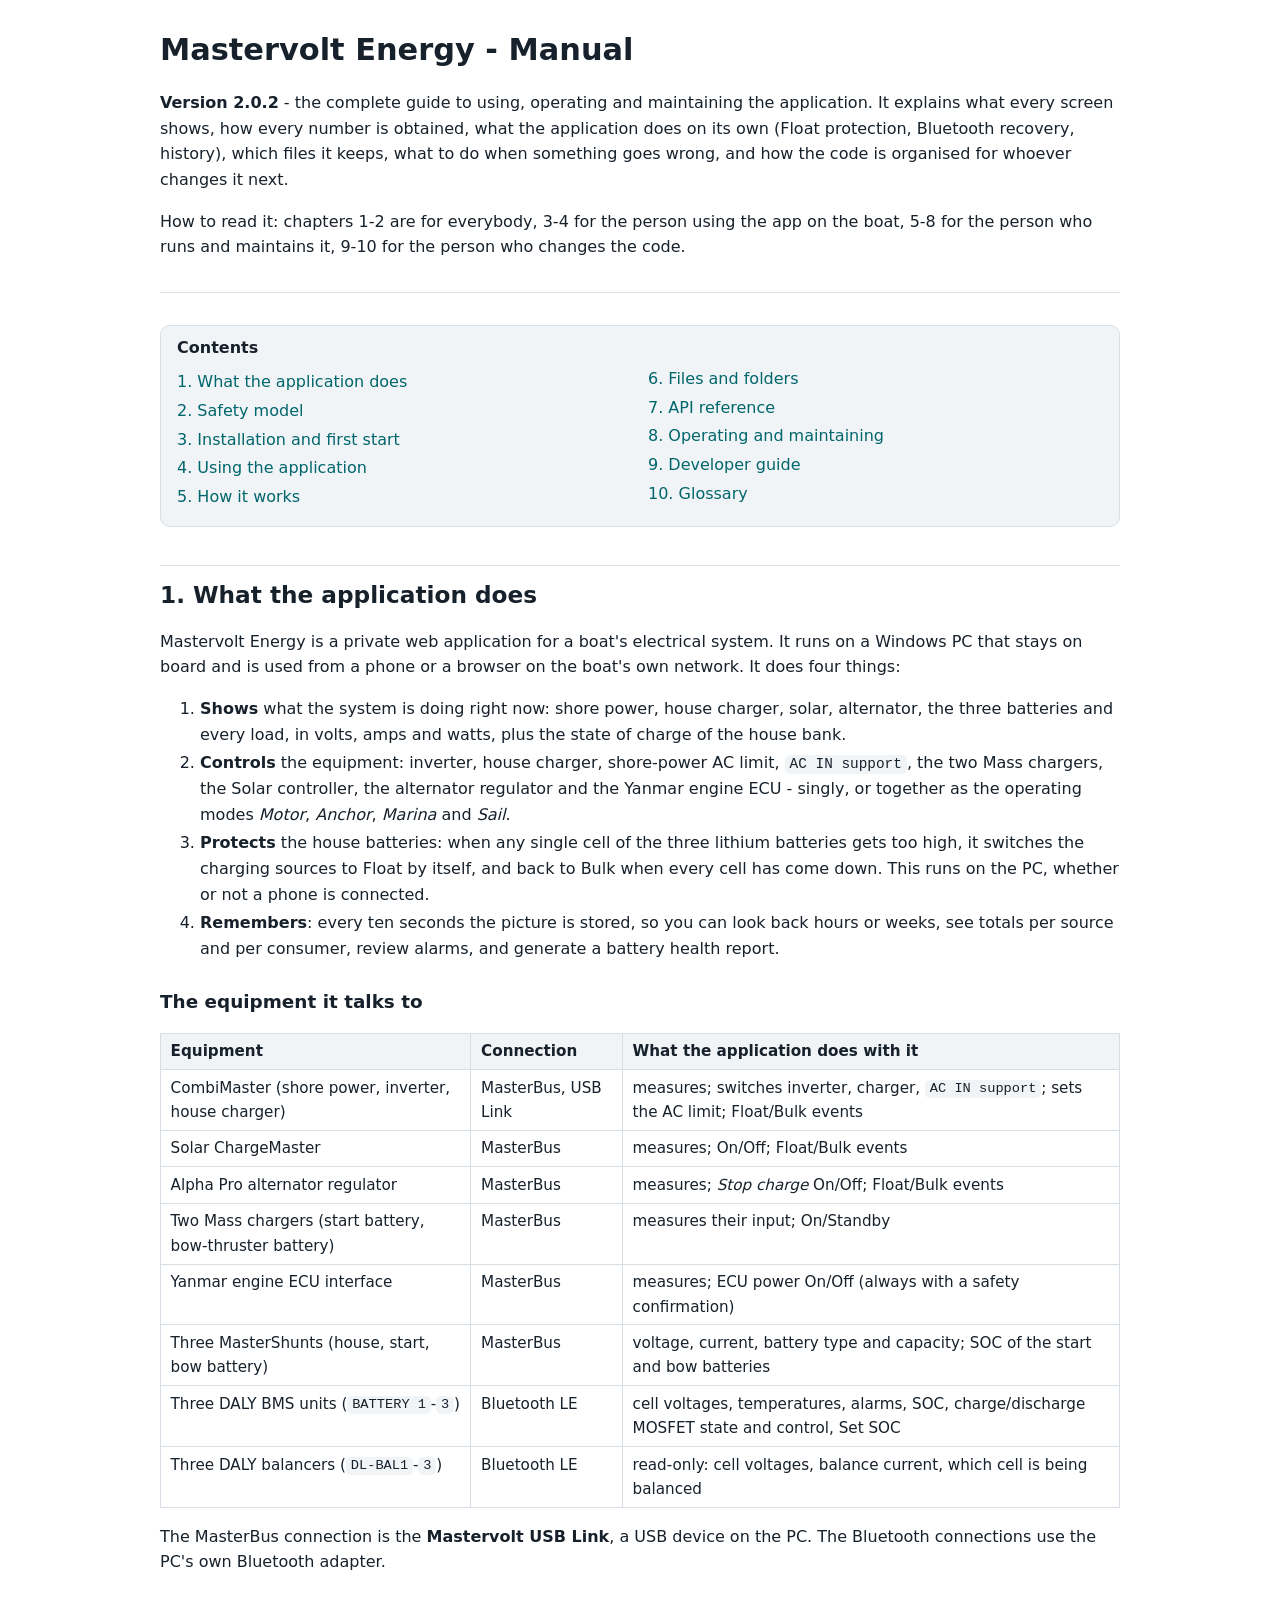
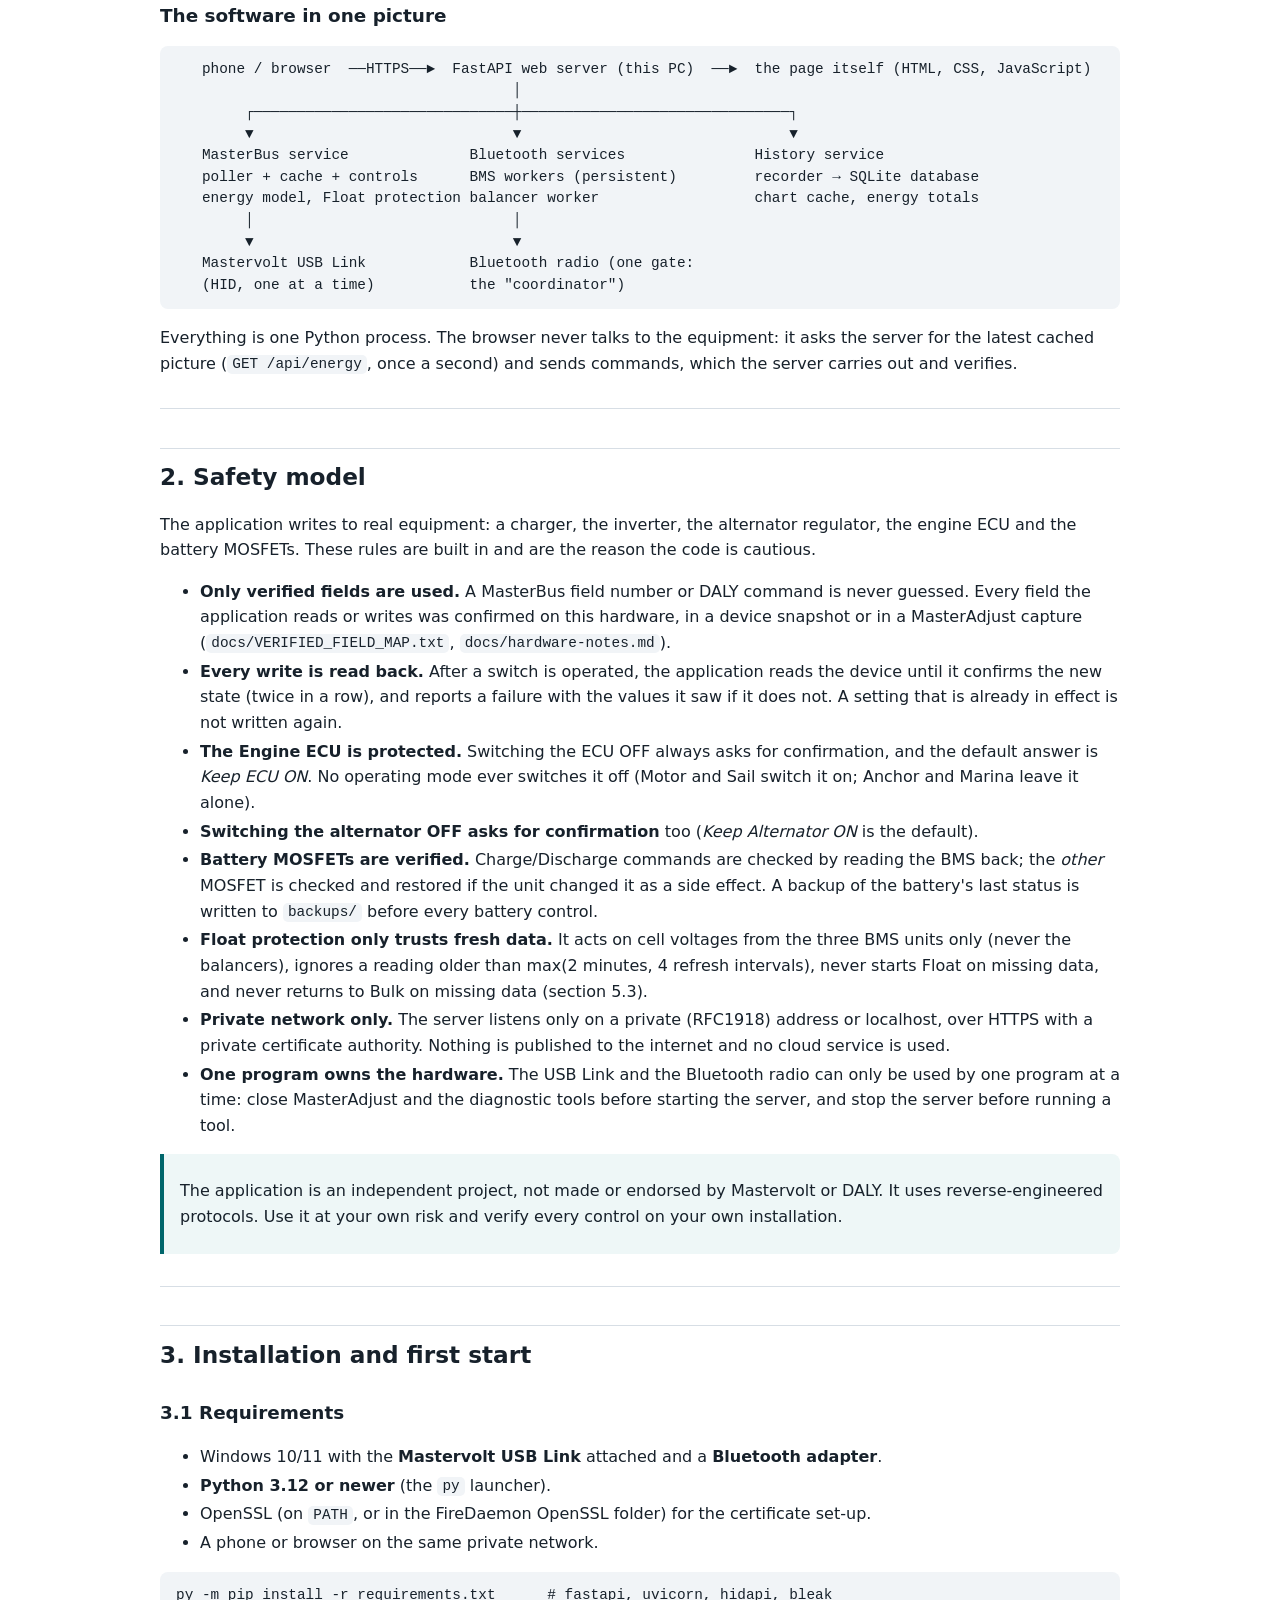
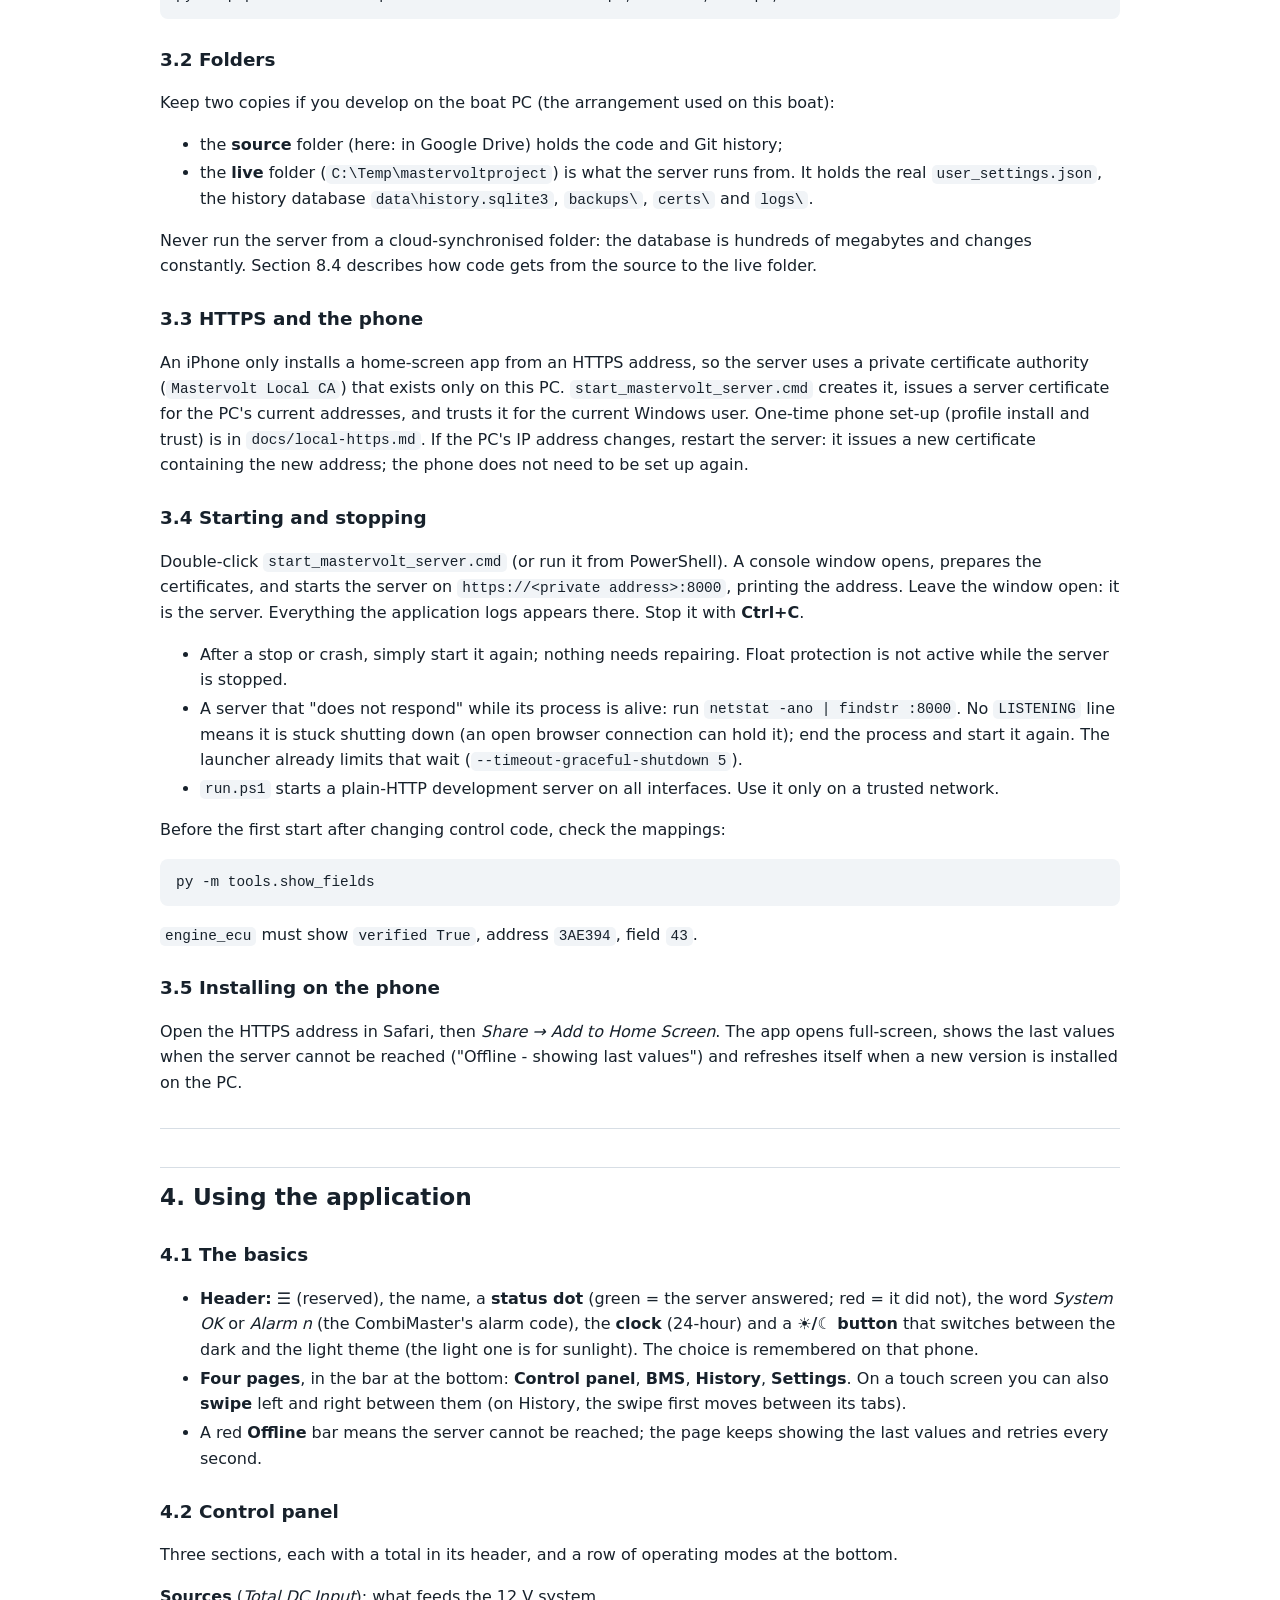
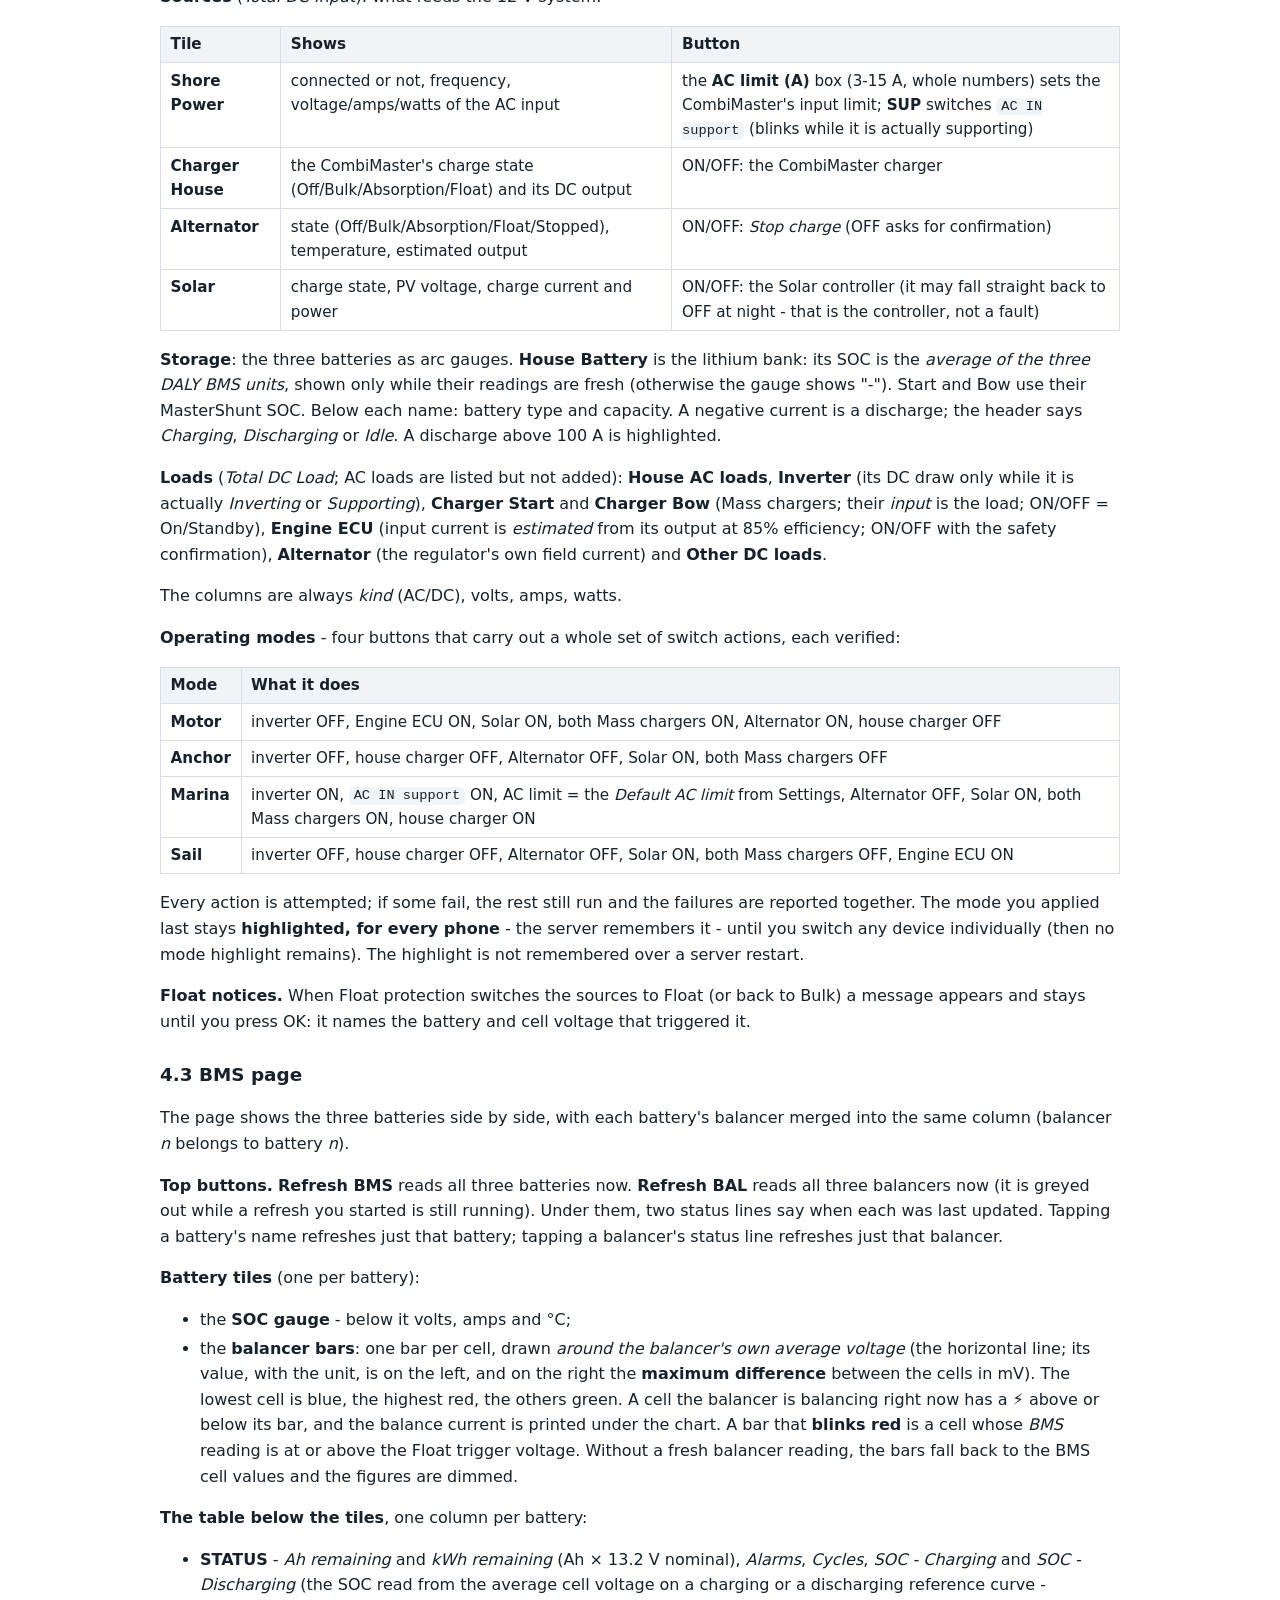
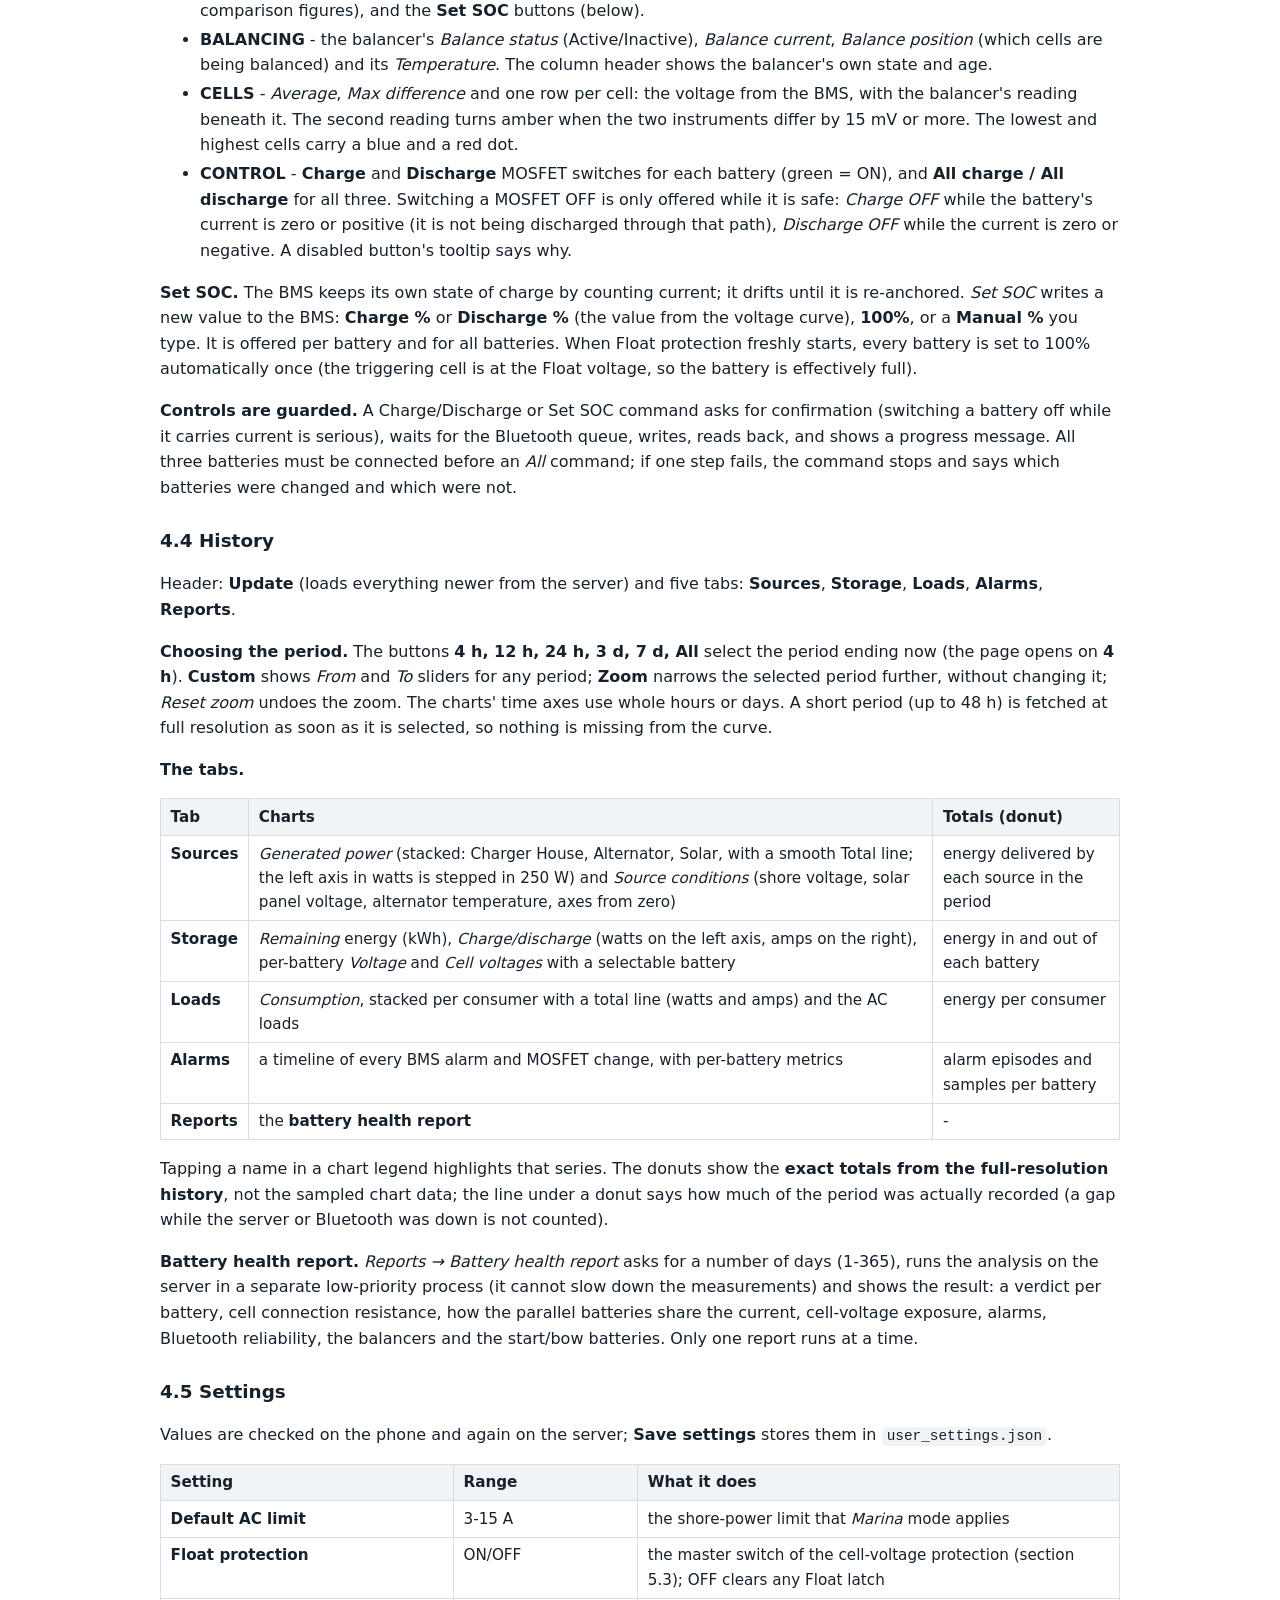
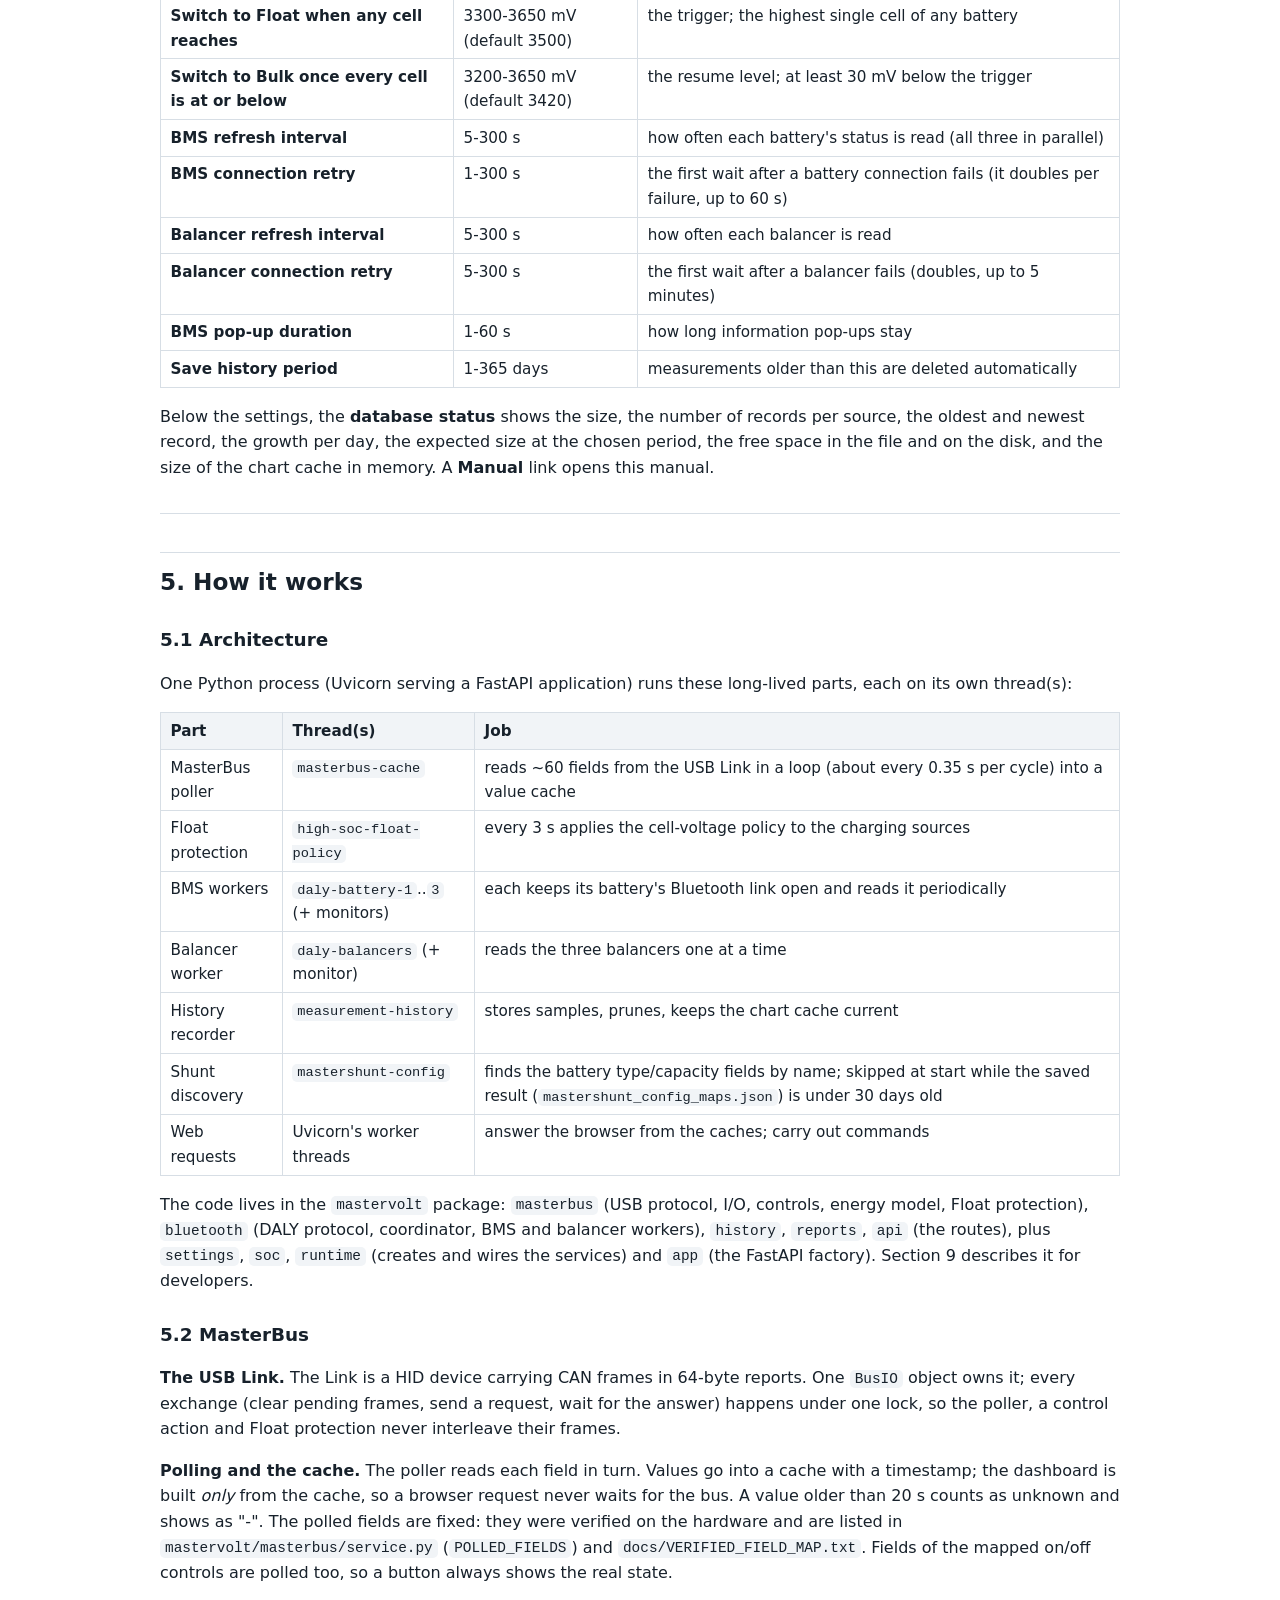
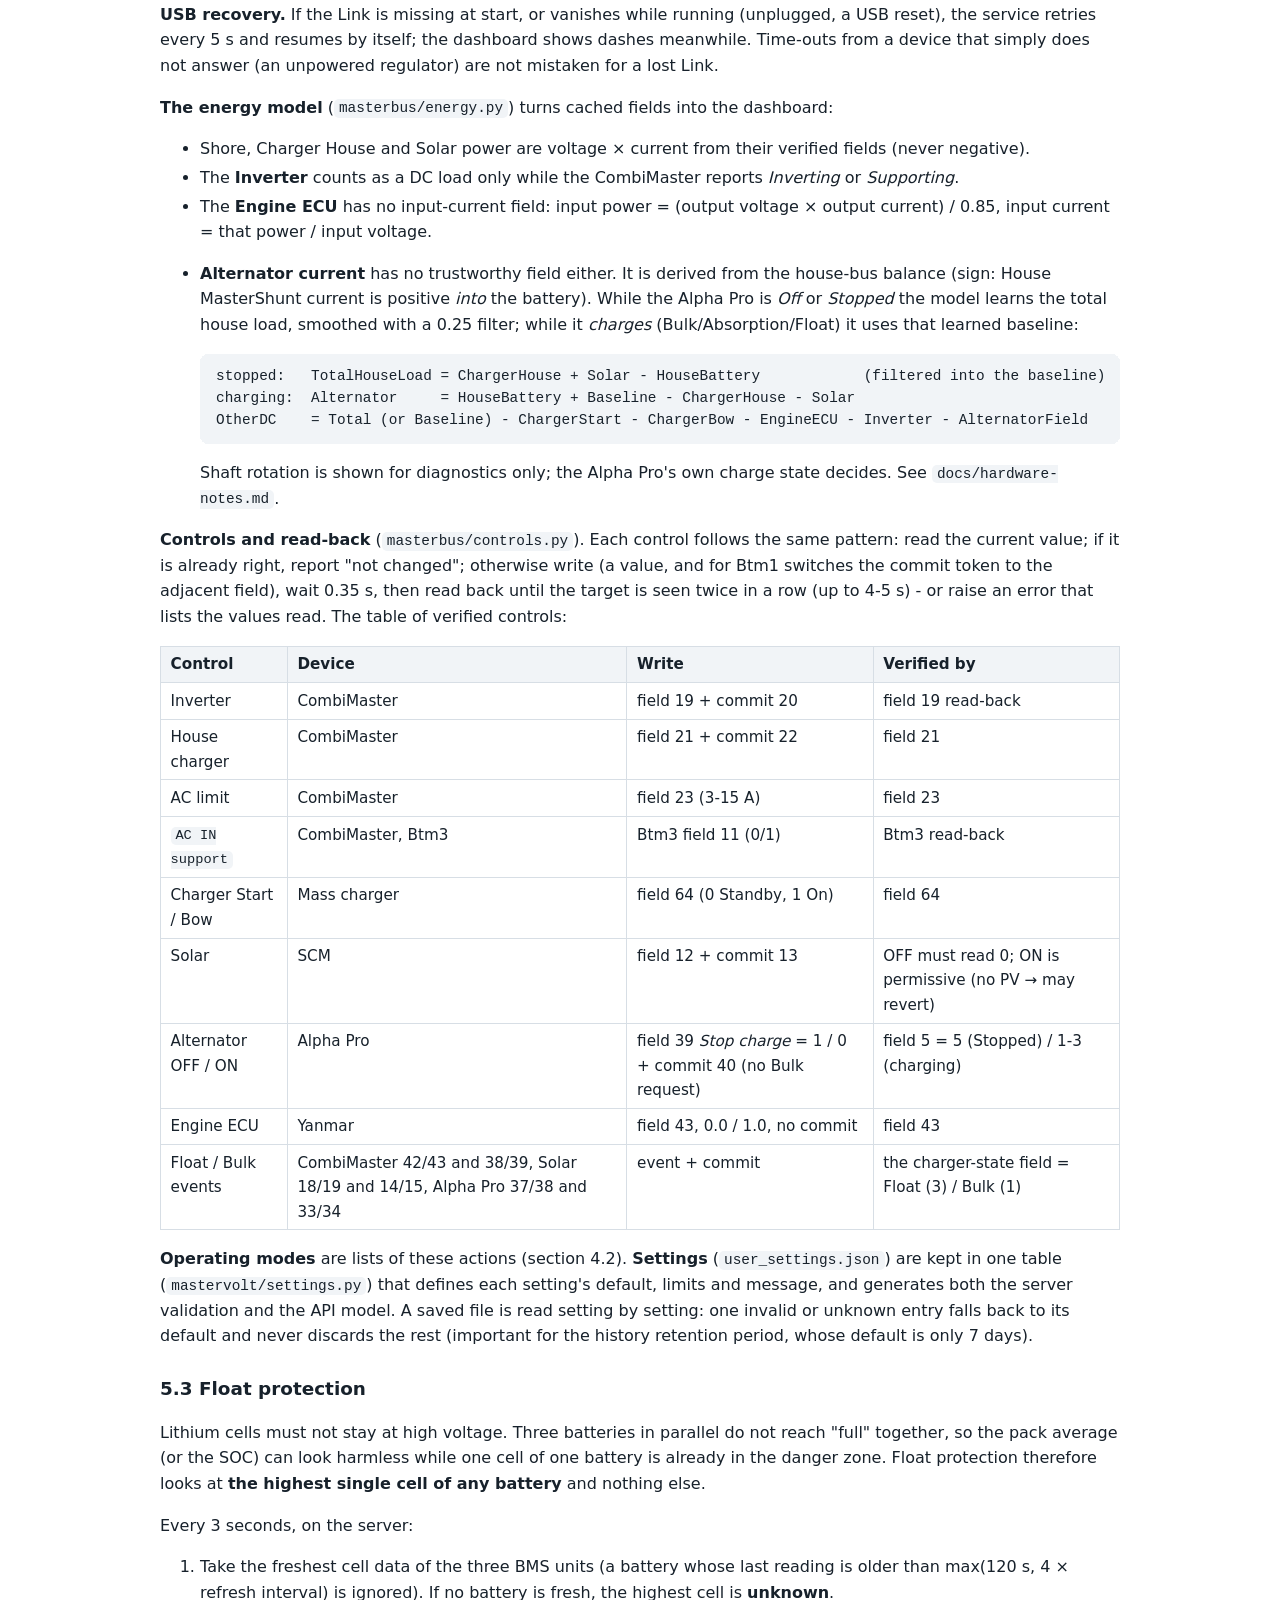
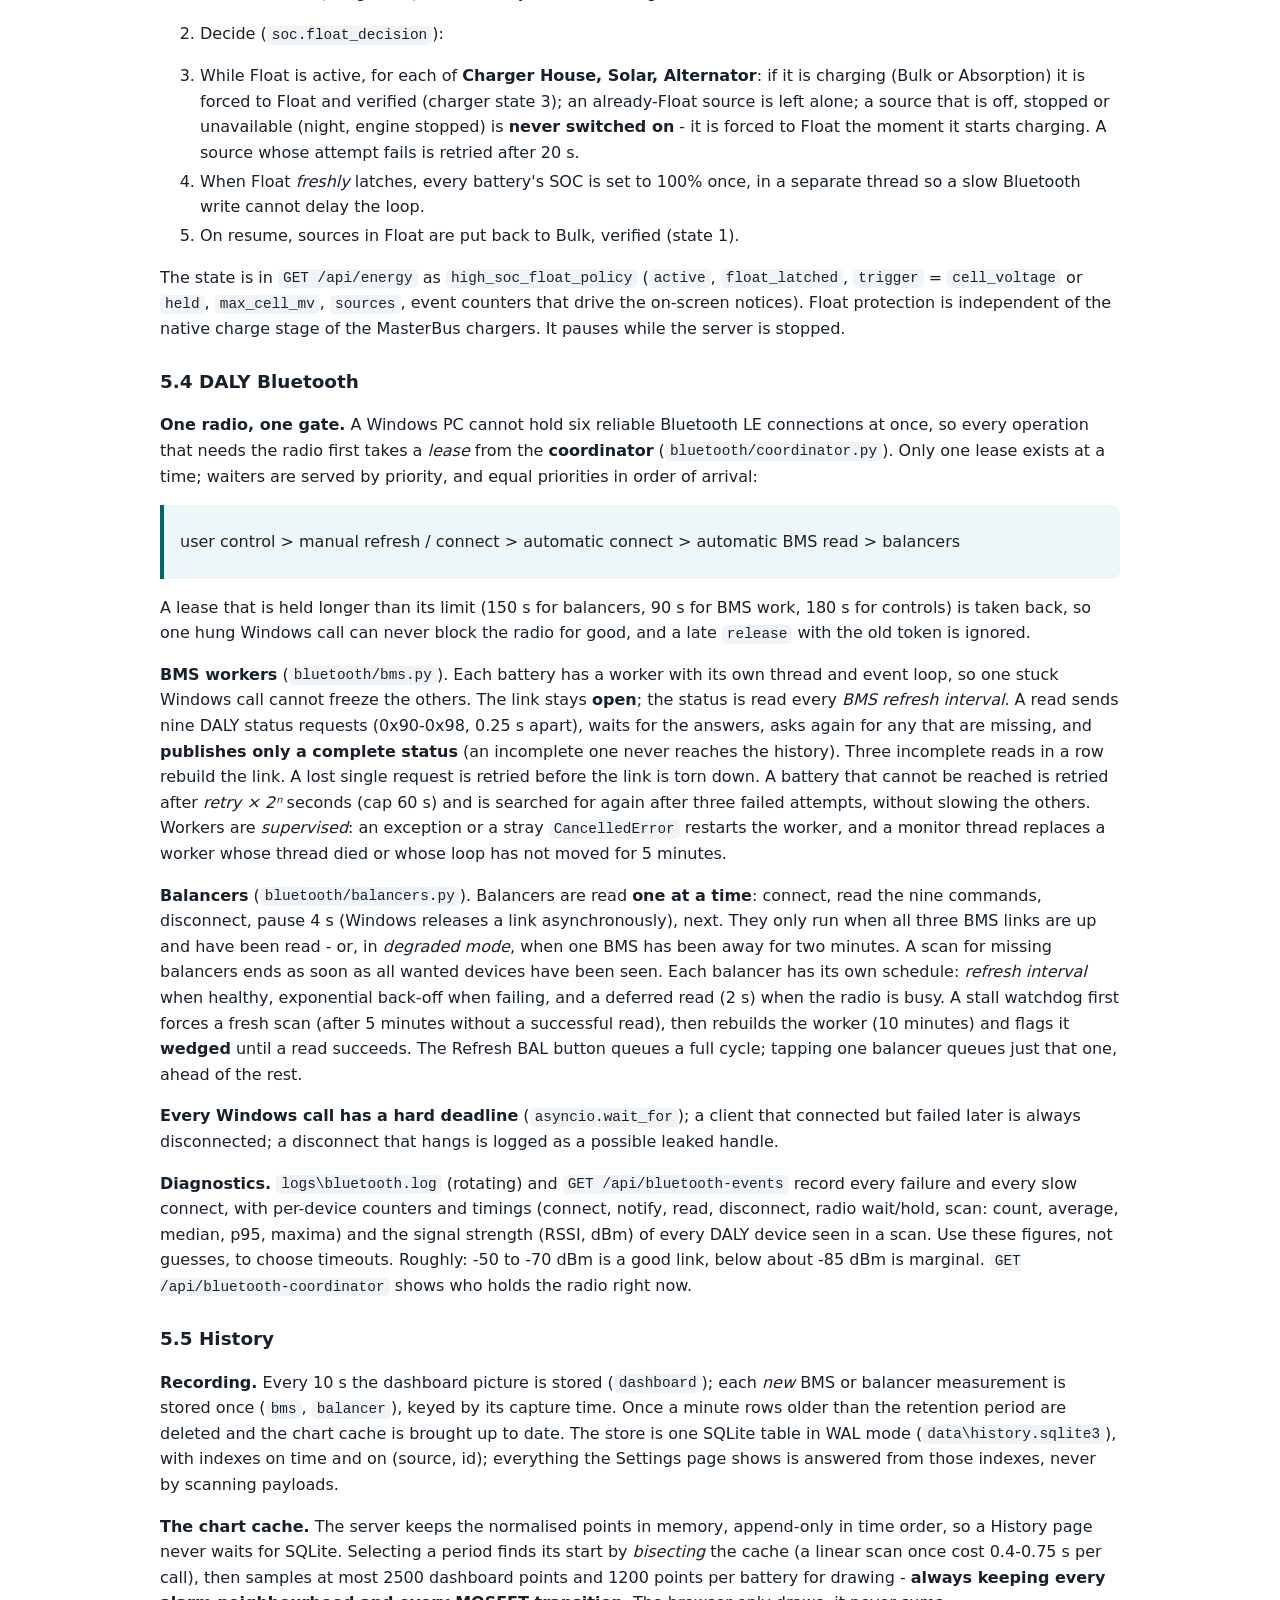
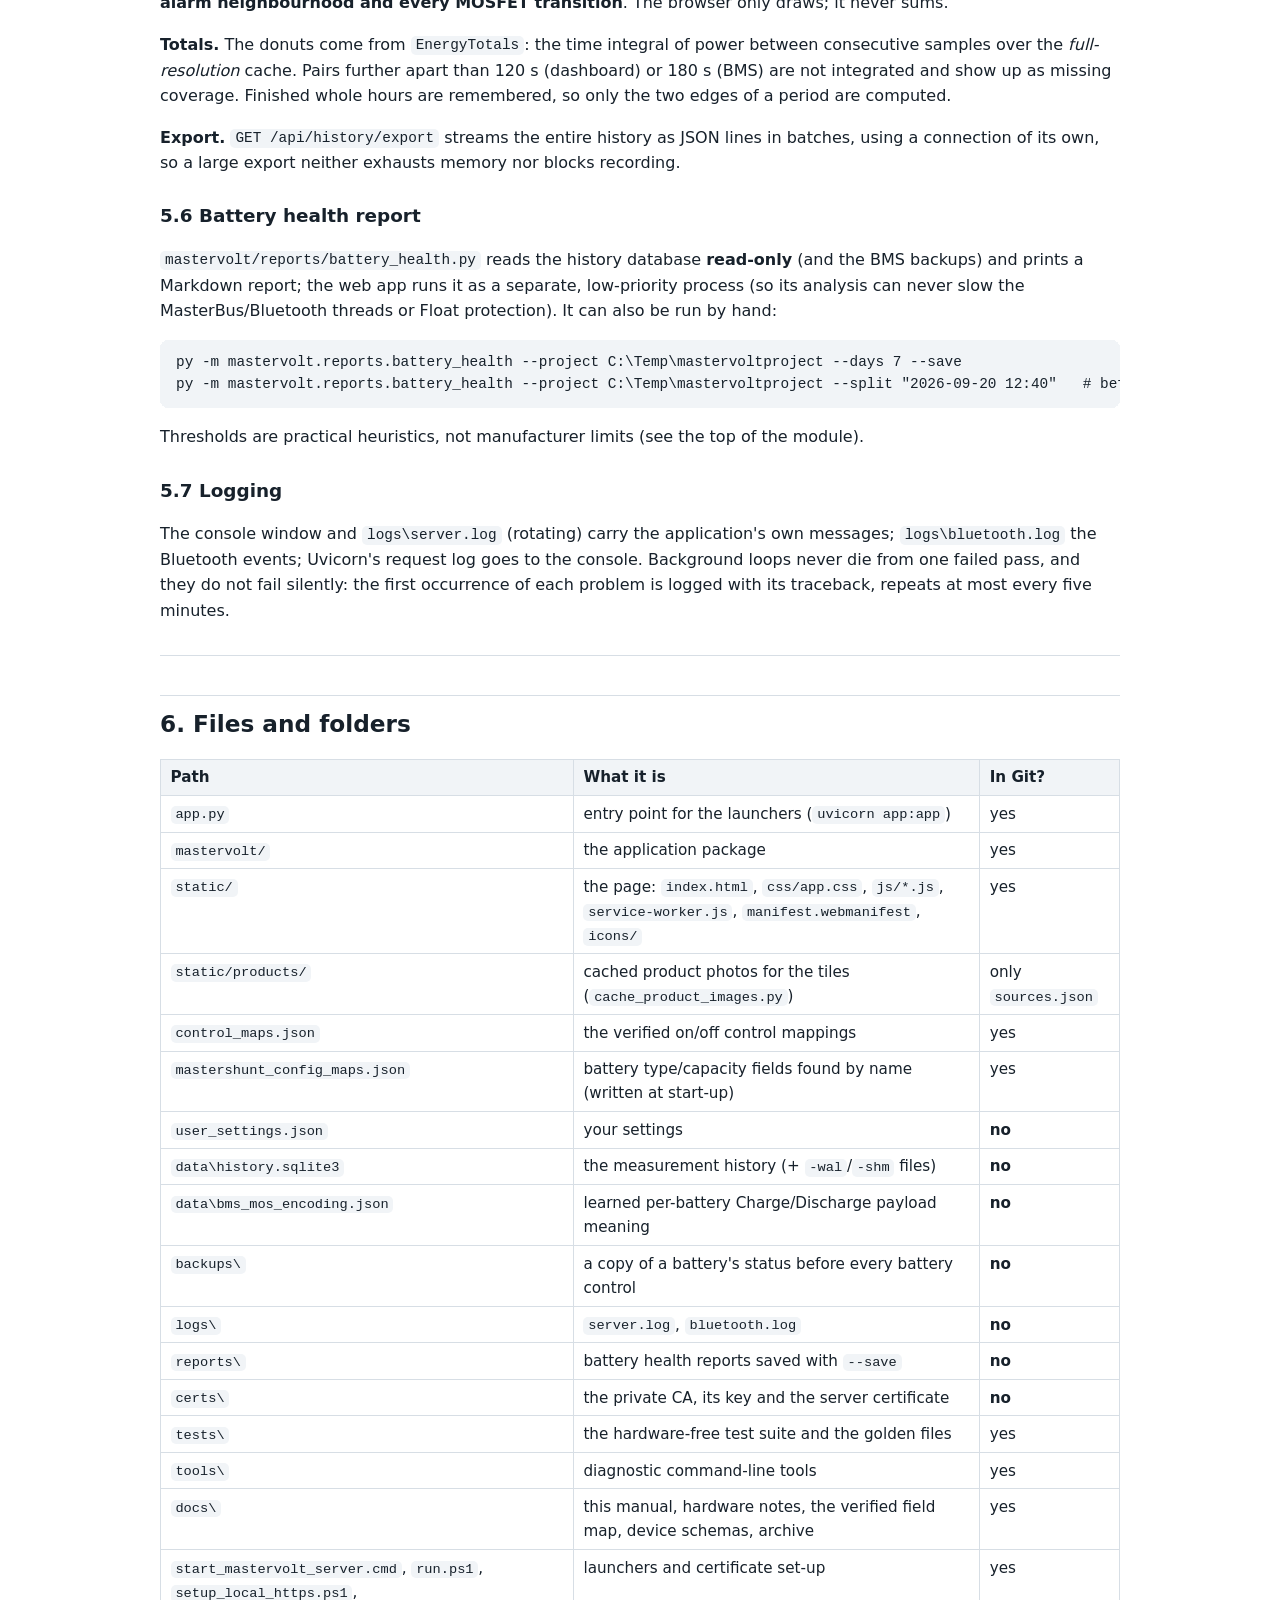
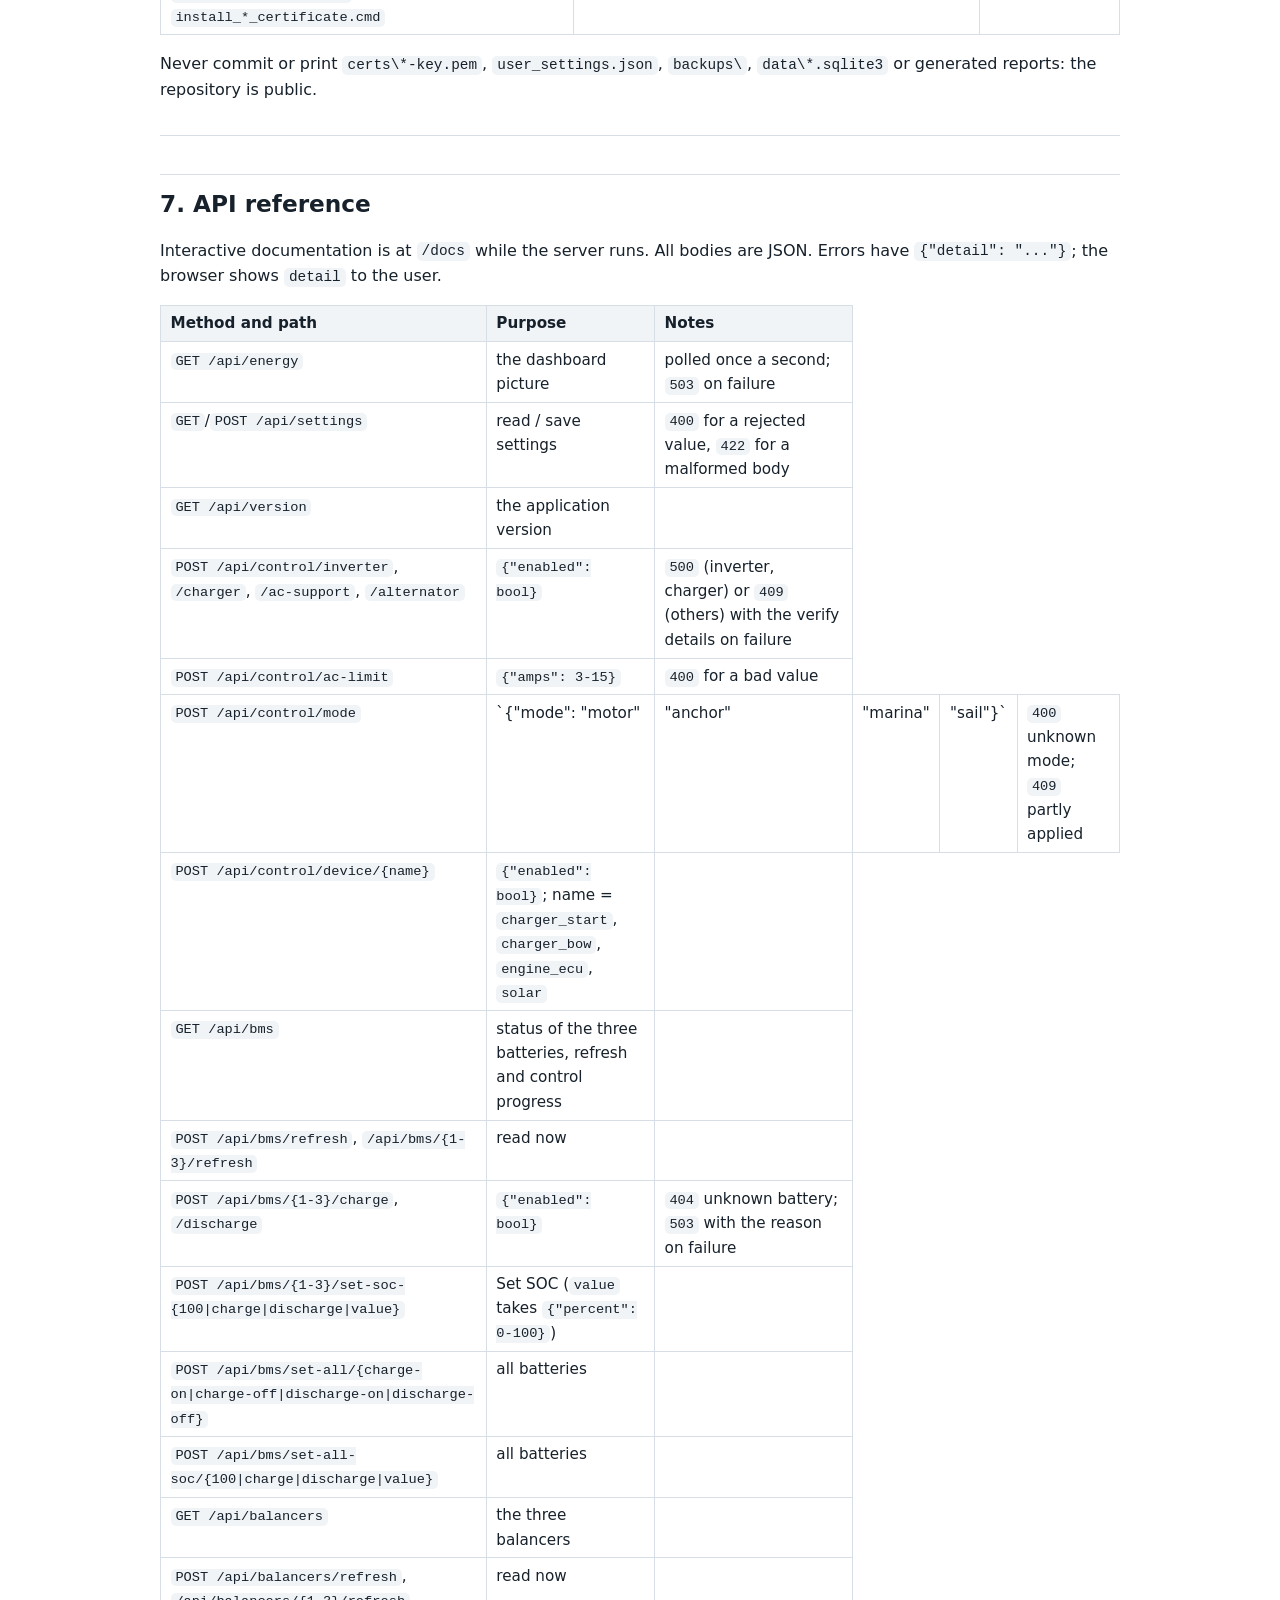
==== commit 1f41828b: "v2.0.2: no blank dashboard after a start - shunt discovery only when its result is old The start-up " ====
--- a/docs/manual.html
+++ b/docs/manual.html
@@ -32,7 +32,7 @@
 <body><div class="wrap">
 
 <h1 id="mastervolt-energy-manual">Mastervolt Energy - Manual</h1>
-<p><strong>Version 2.0.1</strong> - the complete guide to using, operating and maintaining the application. It explains what every screen shows, how every number is obtained, what the application does on its own (Float protection, Bluetooth recovery, history), which files it keeps, what to do when something goes wrong, and how the code is organised for whoever changes it next.</p>
+<p><strong>Version 2.0.2</strong> - the complete guide to using, operating and maintaining the application. It explains what every screen shows, how every number is obtained, what the application does on its own (Float protection, Bluetooth recovery, history), which files it keeps, what to do when something goes wrong, and how the code is organised for whoever changes it next.</p>
 <p>How to read it: chapters 1-2 are for everybody, 3-4 for the person using the app on the boat, 5-8 for the person who runs and maintains it, 9-10 for the person who changes the code.</p>
 <hr>
 <nav class="toc"><strong>Contents</strong><ul><li><a href="#1-what-the-application-does">1. What the application does</a></li><li><a href="#2-safety-model">2. Safety model</a></li><li><a href="#3-installation-and-first-start">3. Installation and first start</a></li><li><a href="#4-using-the-application">4. Using the application</a></li><li><a href="#5-how-it-works">5. How it works</a></li><li><a href="#6-files-and-folders">6. Files and folders</a></li><li><a href="#7-api-reference">7. API reference</a></li><li><a href="#8-operating-and-maintaining">8. Operating and maintaining</a></li><li><a href="#9-developer-guide">9. Developer guide</a></li><li><a href="#10-glossary">10. Glossary</a></li></ul></nav>
@@ -118,7 +118,7 @@
 <h2 id="5-how-it-works">5. How it works</h2>
 <h3 id="5-1-architecture">5.1 Architecture</h3>
 <p>One Python process (Uvicorn serving a FastAPI application) runs these long-lived parts, each on its own thread(s):</p>
-<div class="table"><table><thead><tr><th>Part</th><th>Thread(s)</th><th>Job</th></tr></thead><tbody><tr><td>MasterBus poller</td><td><code>masterbus-cache</code></td><td>reads ~60 fields from the USB Link in a loop (about every 0.35 s per cycle) into a value cache</td></tr><tr><td>Float protection</td><td><code>high-soc-float-policy</code></td><td>every 3 s applies the cell-voltage policy to the charging sources</td></tr><tr><td>BMS workers</td><td><code>daly-battery-1</code>..<code>3</code> (+ monitors)</td><td>each keeps its battery's Bluetooth link open and reads it periodically</td></tr><tr><td>Balancer worker</td><td><code>daly-balancers</code> (+ monitor)</td><td>reads the three balancers one at a time</td></tr><tr><td>History recorder</td><td><code>measurement-history</code></td><td>stores samples, prunes, keeps the chart cache current</td></tr><tr><td>Shunt discovery</td><td><code>mastershunt-config</code></td><td>once at start: finds the battery type/capacity fields by name</td></tr><tr><td>Web requests</td><td>Uvicorn's worker threads</td><td>answer the browser from the caches; carry out commands</td></tr></tbody></table></div>
+<div class="table"><table><thead><tr><th>Part</th><th>Thread(s)</th><th>Job</th></tr></thead><tbody><tr><td>MasterBus poller</td><td><code>masterbus-cache</code></td><td>reads ~60 fields from the USB Link in a loop (about every 0.35 s per cycle) into a value cache</td></tr><tr><td>Float protection</td><td><code>high-soc-float-policy</code></td><td>every 3 s applies the cell-voltage policy to the charging sources</td></tr><tr><td>BMS workers</td><td><code>daly-battery-1</code>..<code>3</code> (+ monitors)</td><td>each keeps its battery's Bluetooth link open and reads it periodically</td></tr><tr><td>Balancer worker</td><td><code>daly-balancers</code> (+ monitor)</td><td>reads the three balancers one at a time</td></tr><tr><td>History recorder</td><td><code>measurement-history</code></td><td>stores samples, prunes, keeps the chart cache current</td></tr><tr><td>Shunt discovery</td><td><code>mastershunt-config</code></td><td>finds the battery type/capacity fields by name; skipped at start while the saved result (<code>mastershunt_config_maps.json</code>) is under 30 days old</td></tr><tr><td>Web requests</td><td>Uvicorn's worker threads</td><td>answer the browser from the caches; carry out commands</td></tr></tbody></table></div>
 <p>The code lives in the <code>mastervolt</code> package: <code>masterbus</code> (USB protocol, I/O, controls, energy model, Float protection), <code>bluetooth</code> (DALY protocol, coordinator, BMS and balancer workers), <code>history</code>, <code>reports</code>, <code>api</code> (the routes), plus <code>settings</code>, <code>soc</code>, <code>runtime</code> (creates and wires the services) and <code>app</code> (the FastAPI factory). Section 9 describes it for developers.</p>
 <h3 id="5-2-masterbus">5.2 MasterBus</h3>
 <p><strong>The USB Link.</strong> The Link is a HID device carrying CAN frames in 64-byte reports. One <code>BusIO</code> object owns it; every exchange (clear pending frames, send a request, wait for the answer) happens under one lock, so the poller, a control action and Float protection never interleave their frames.</p>
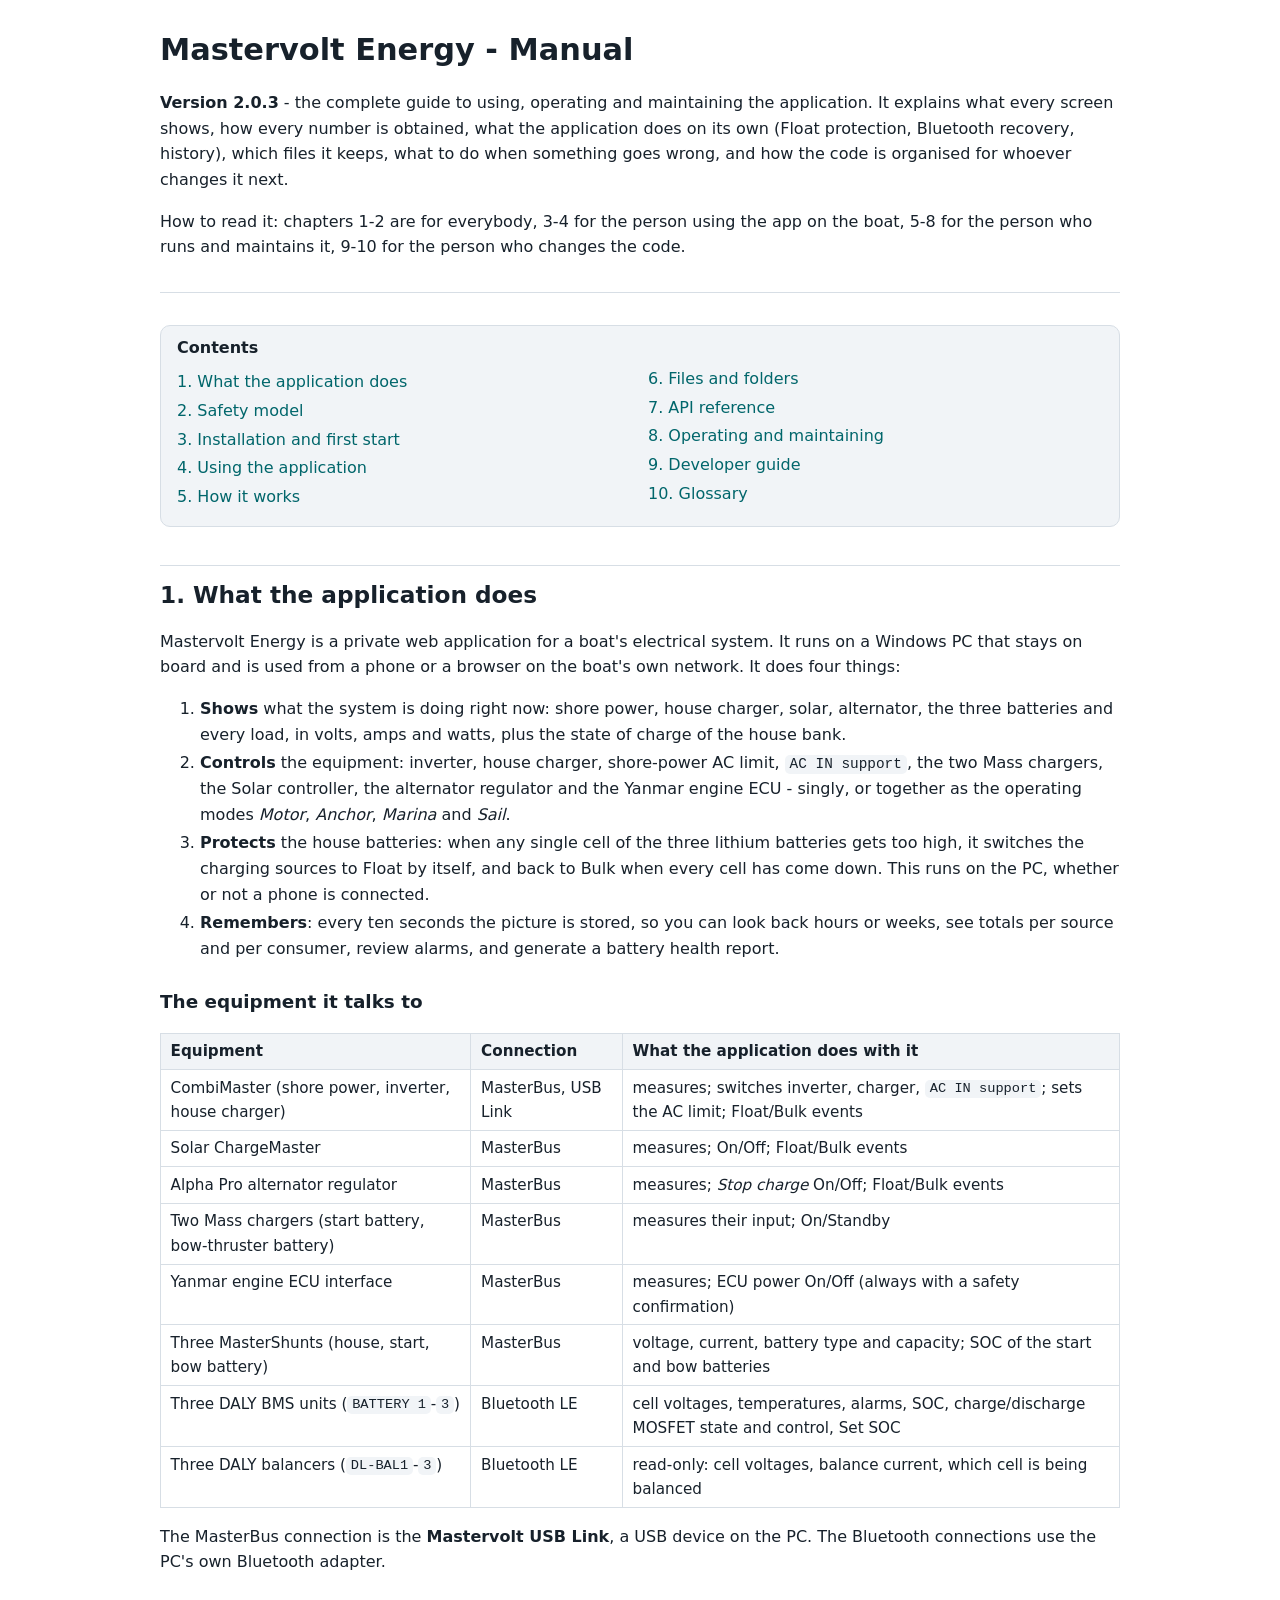
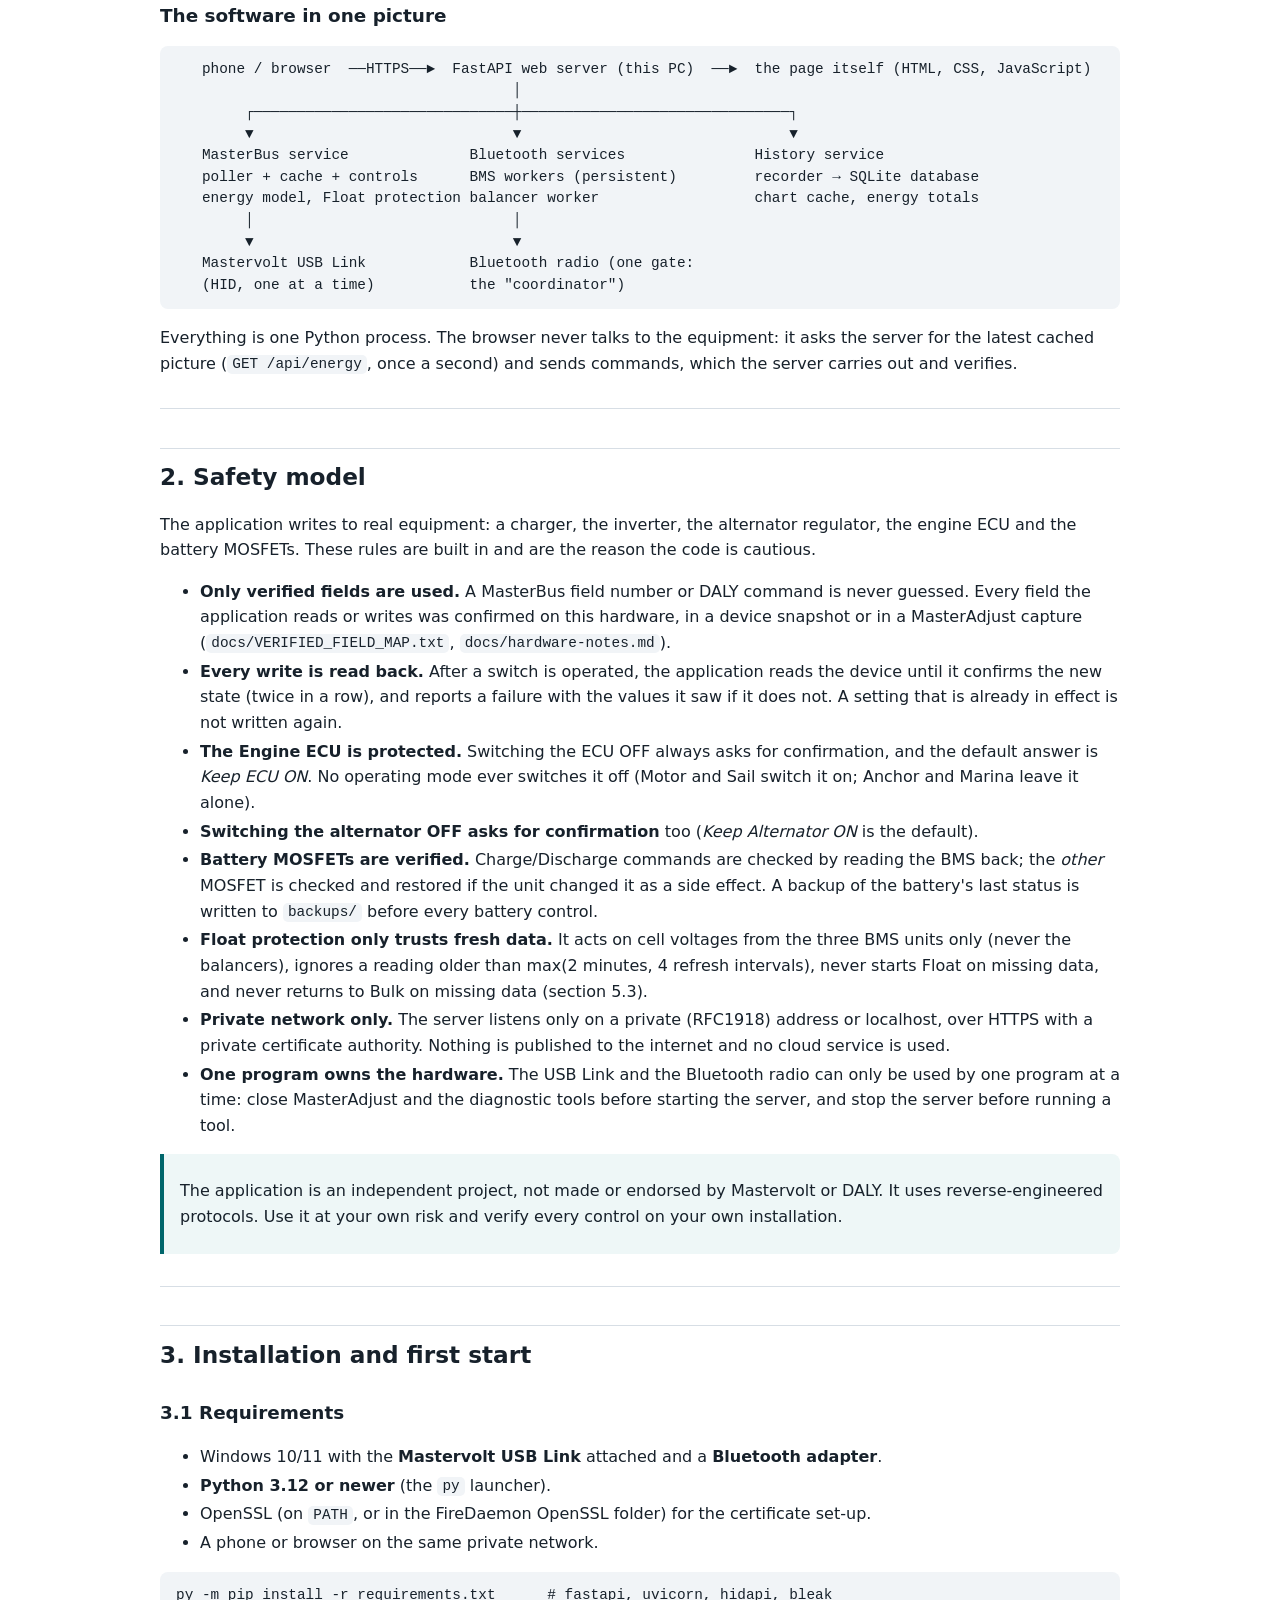
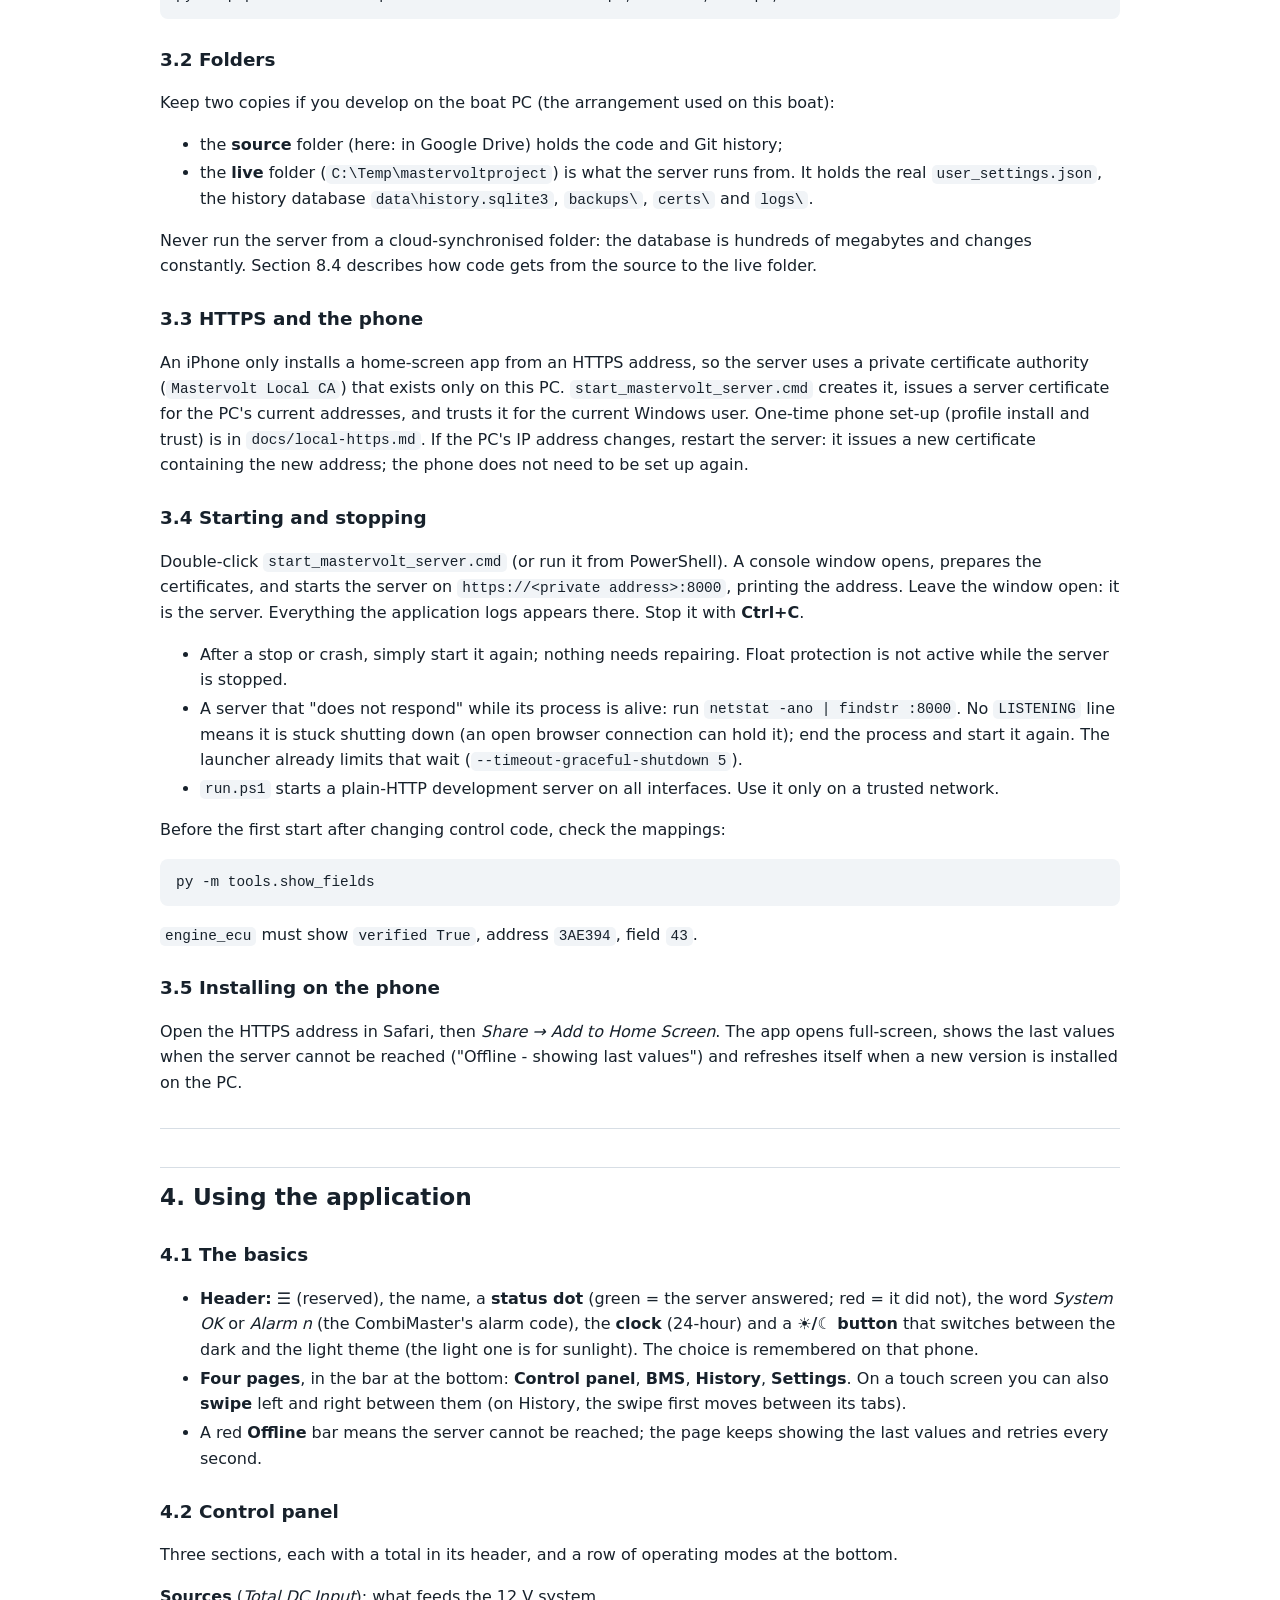
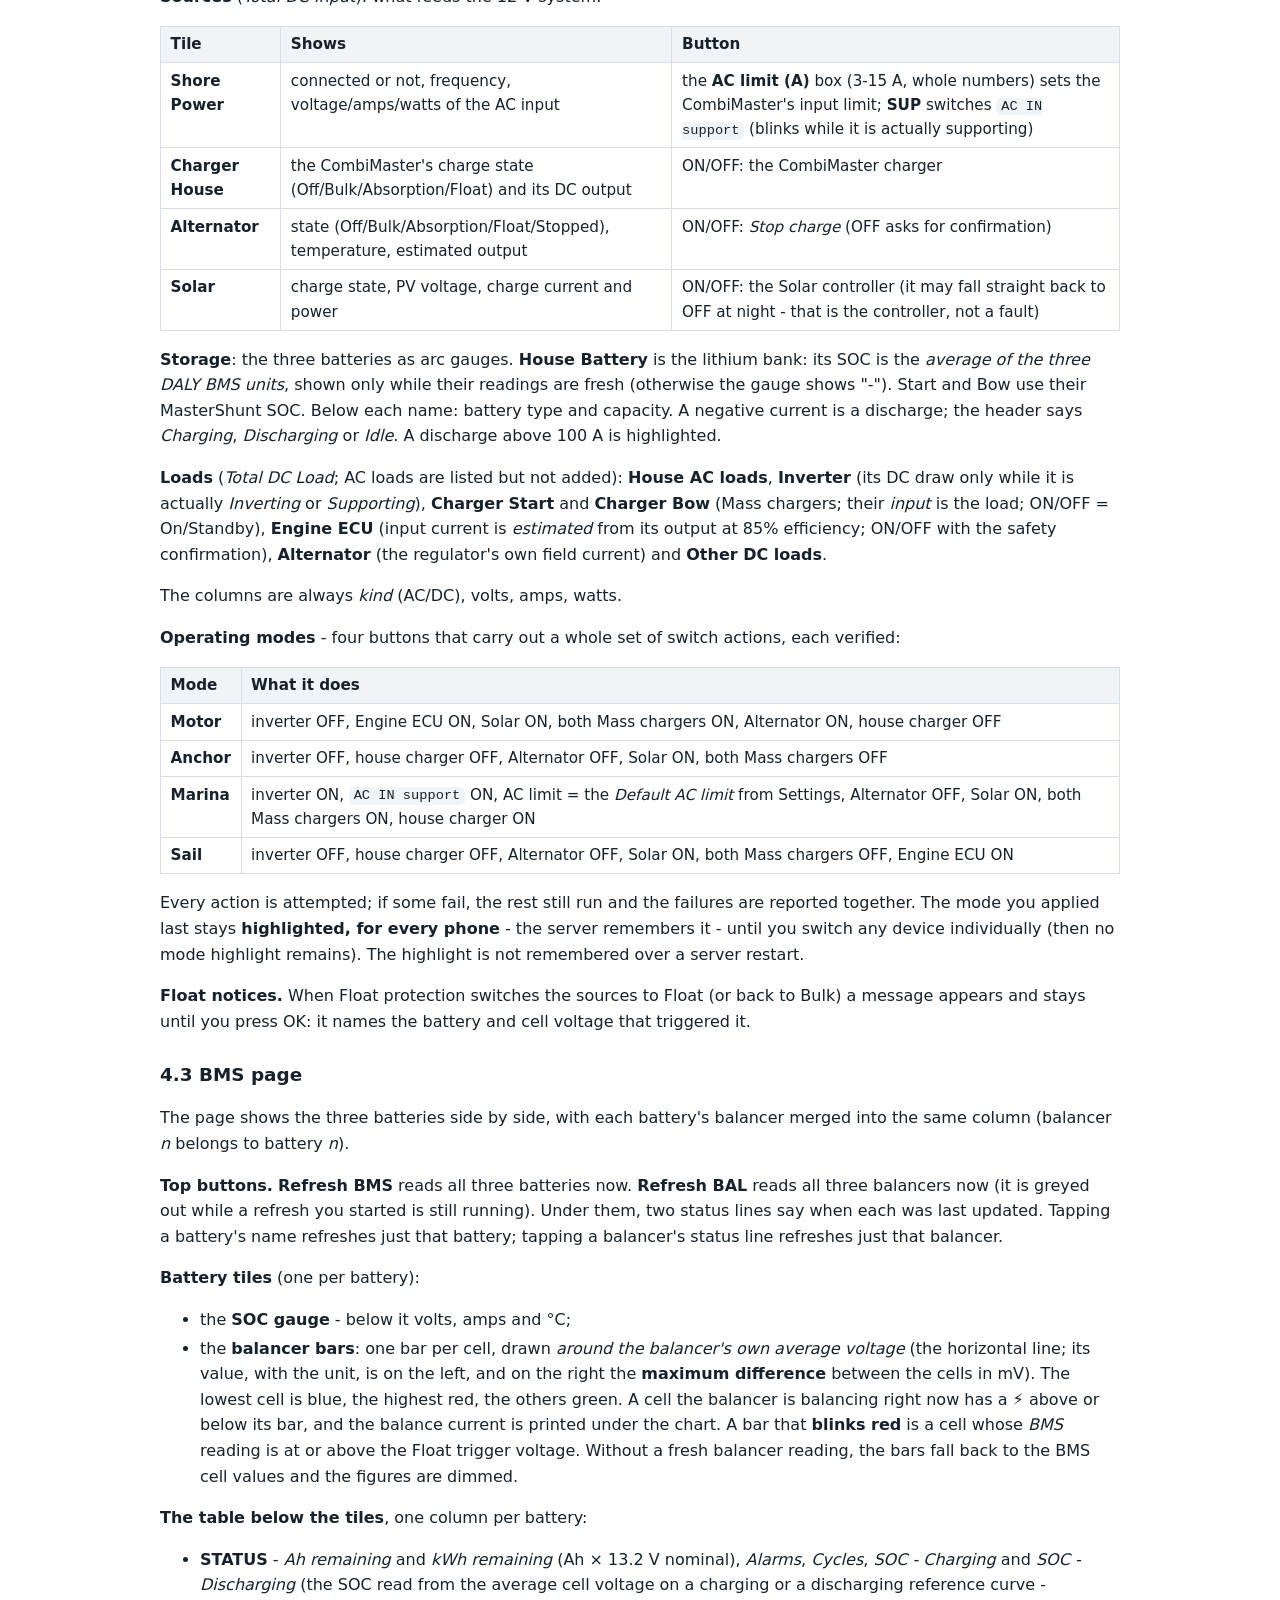
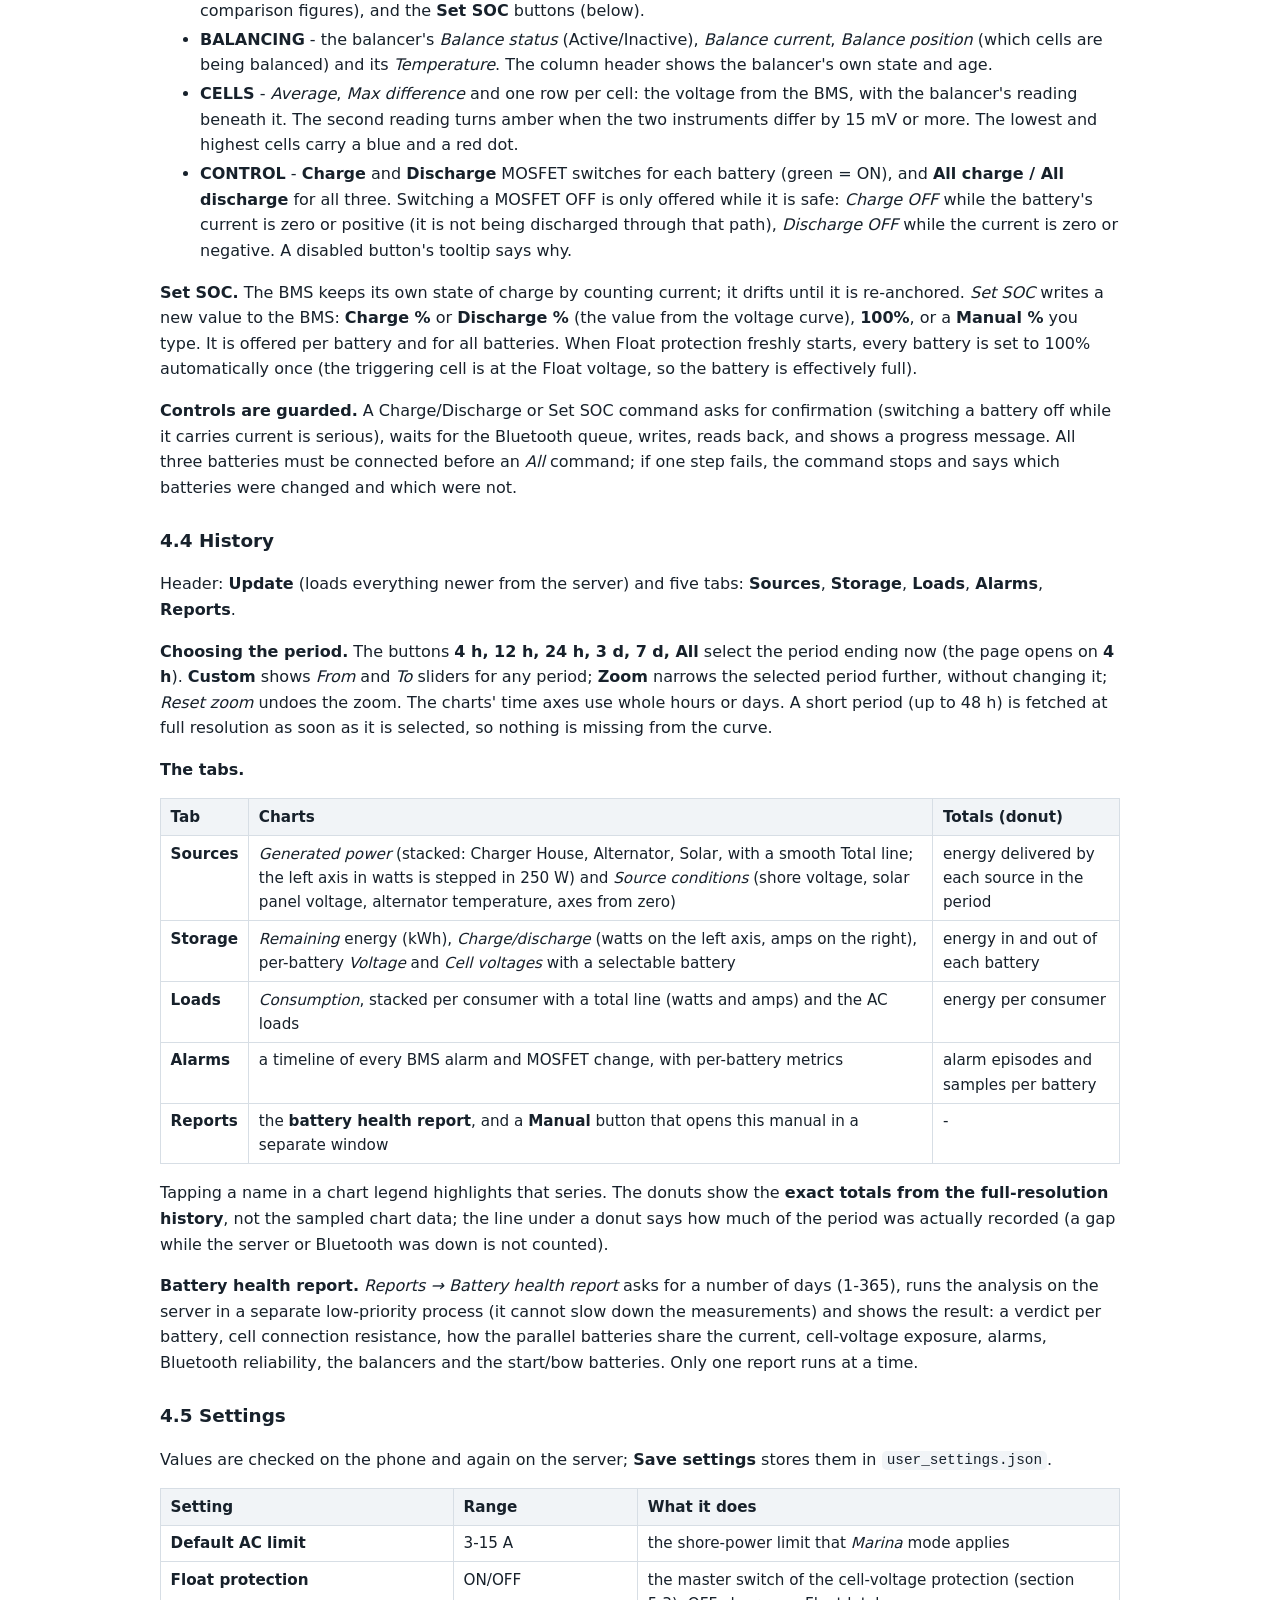
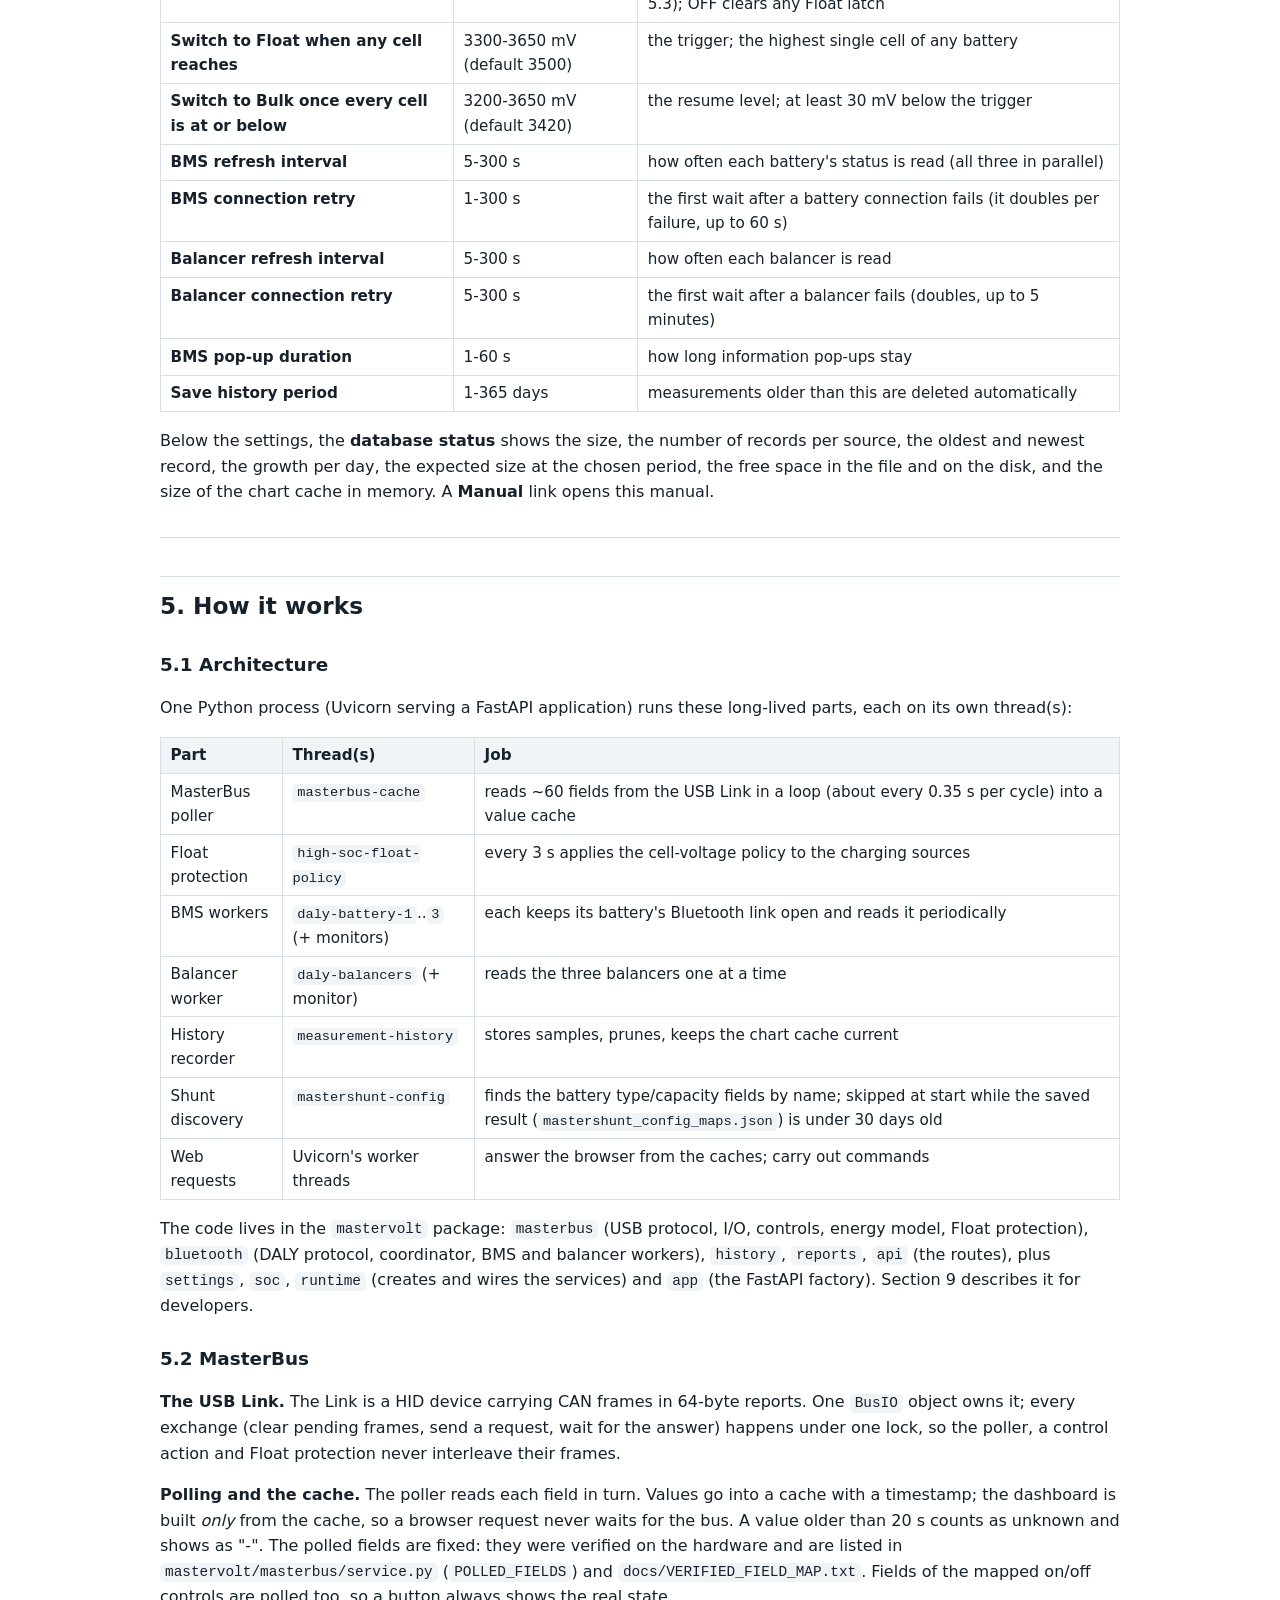
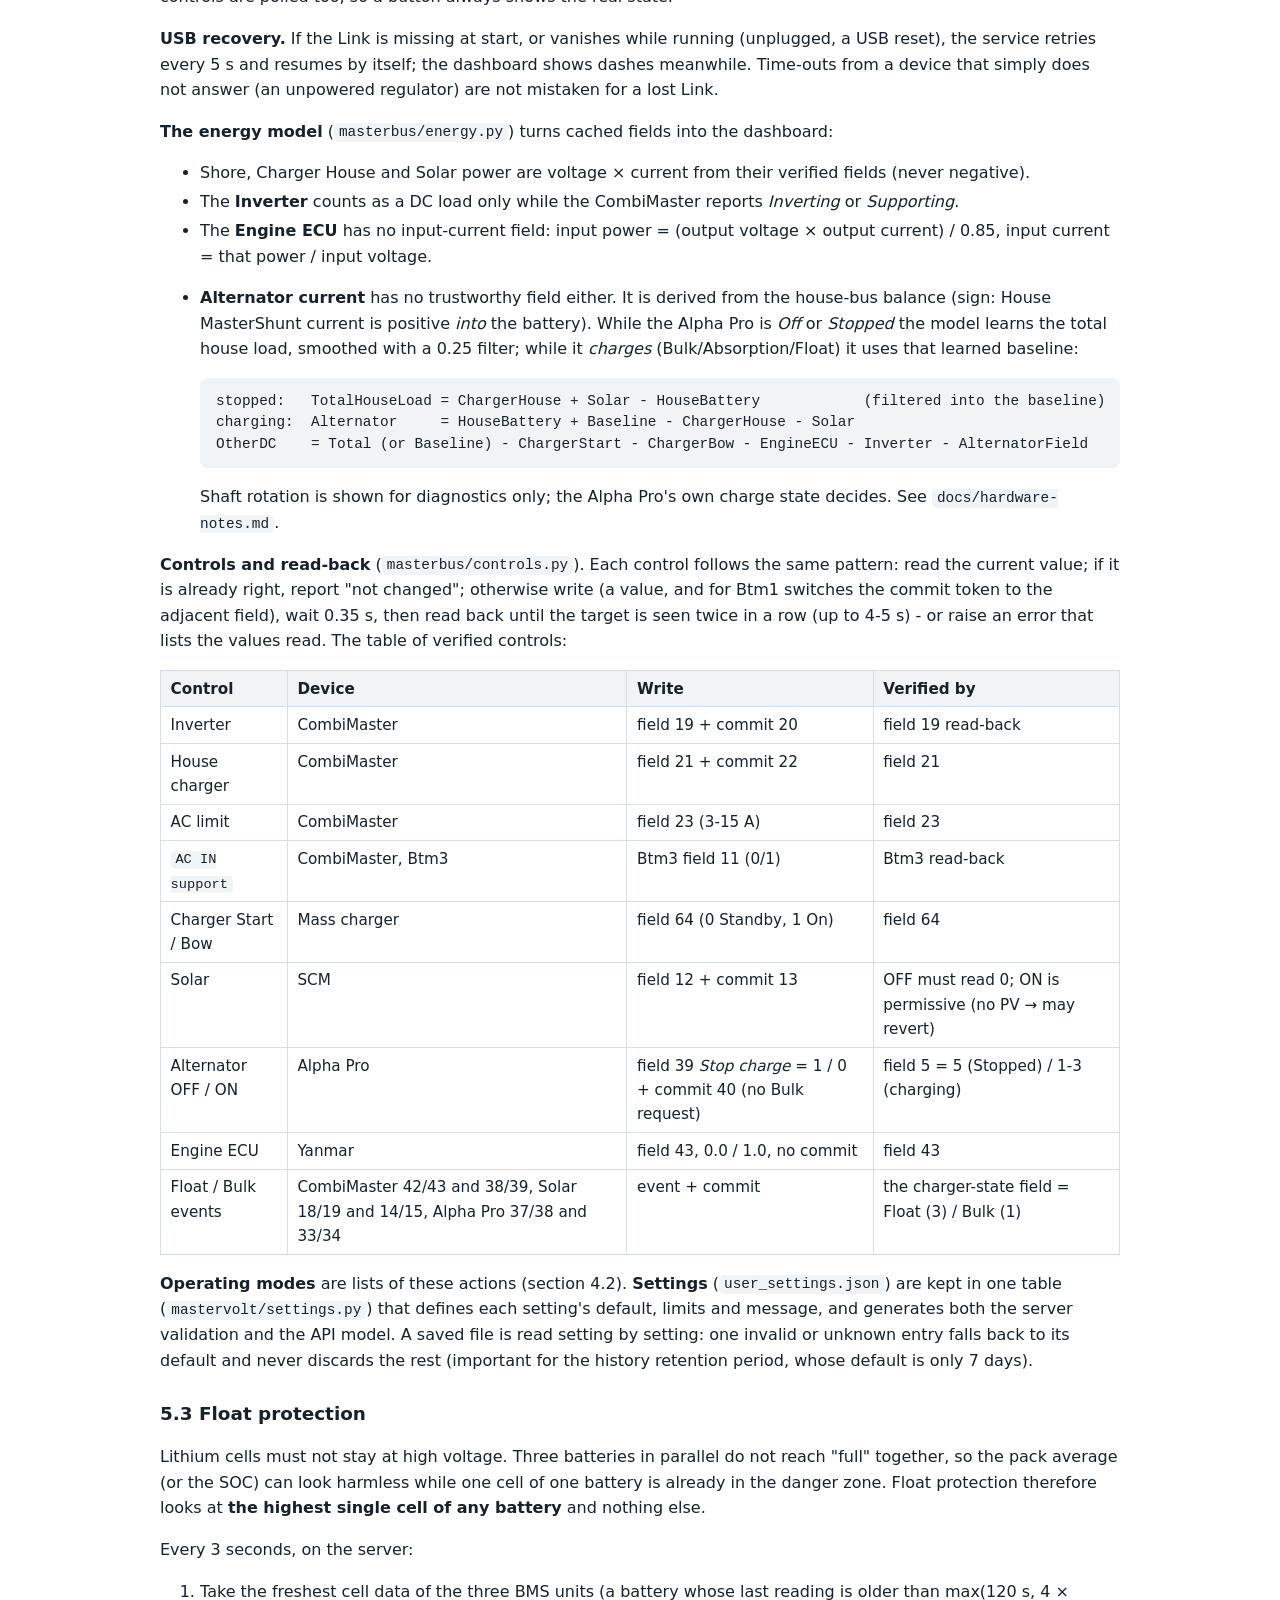
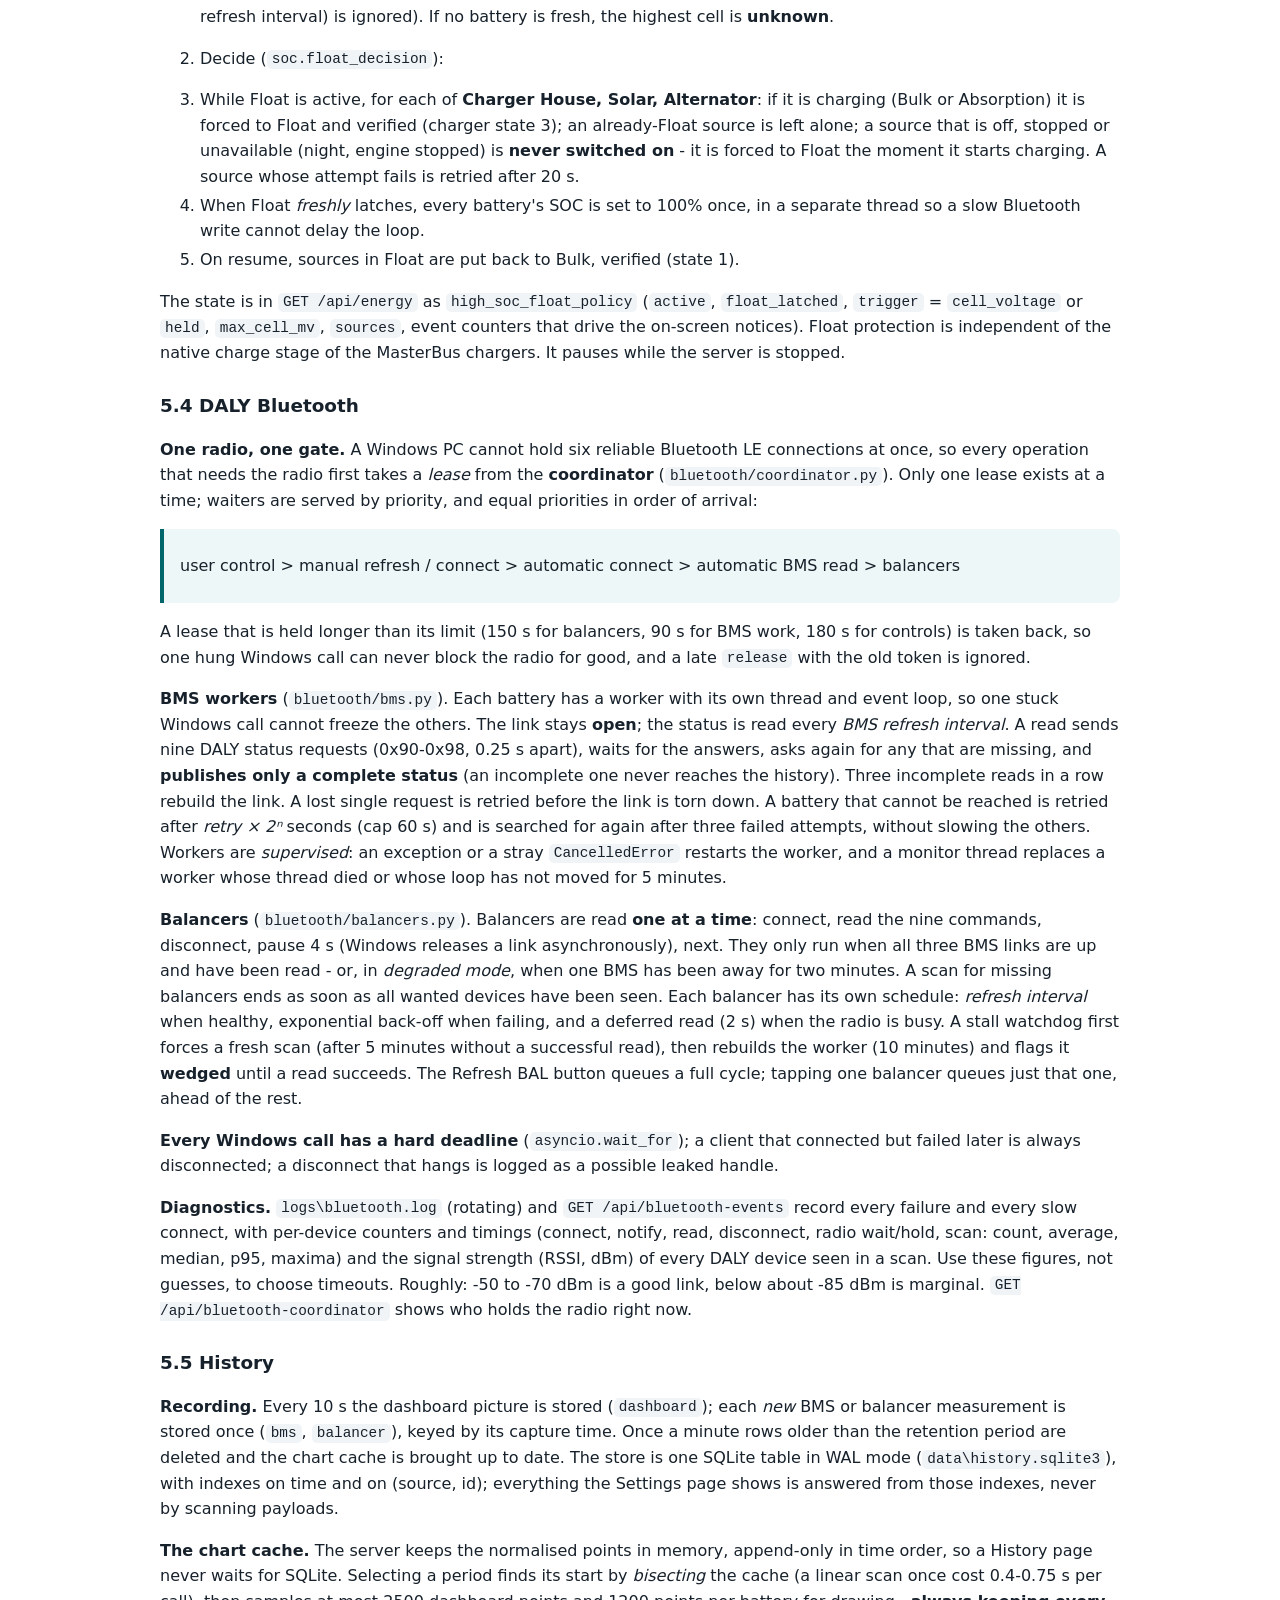
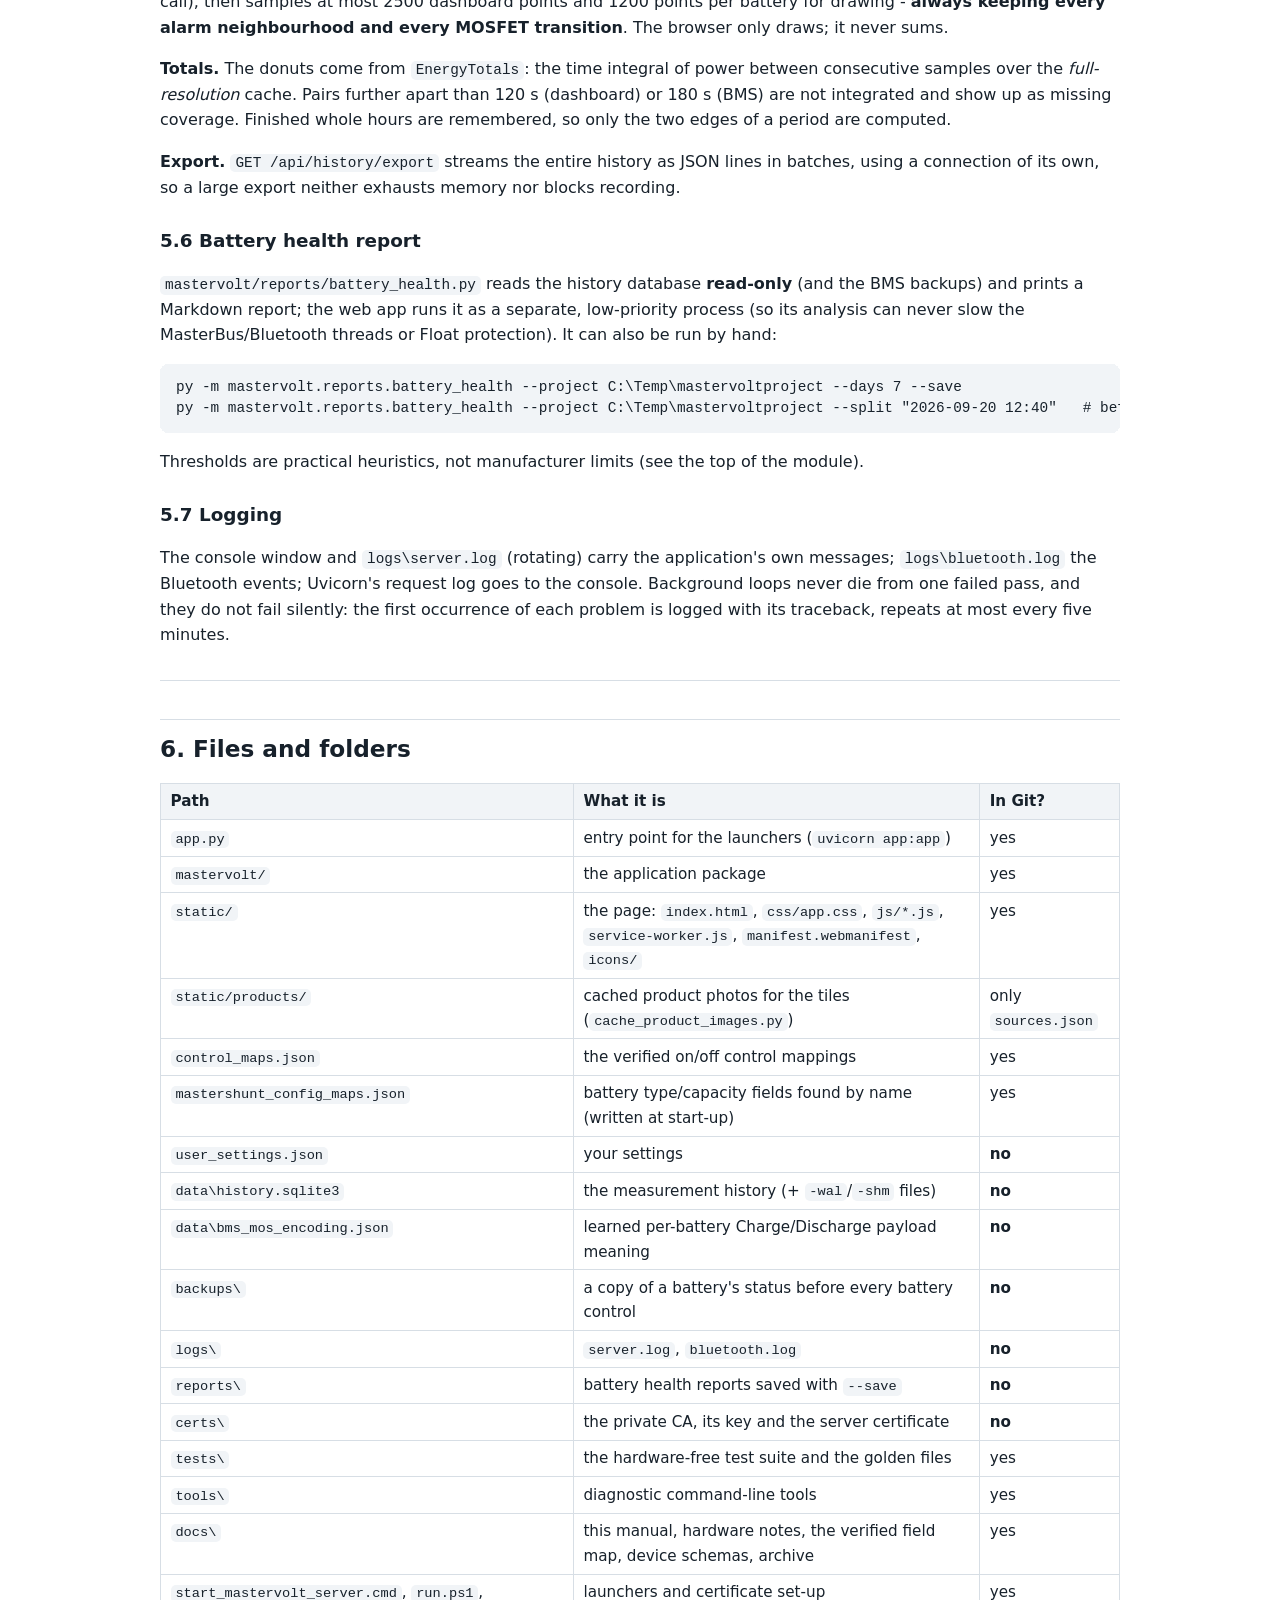
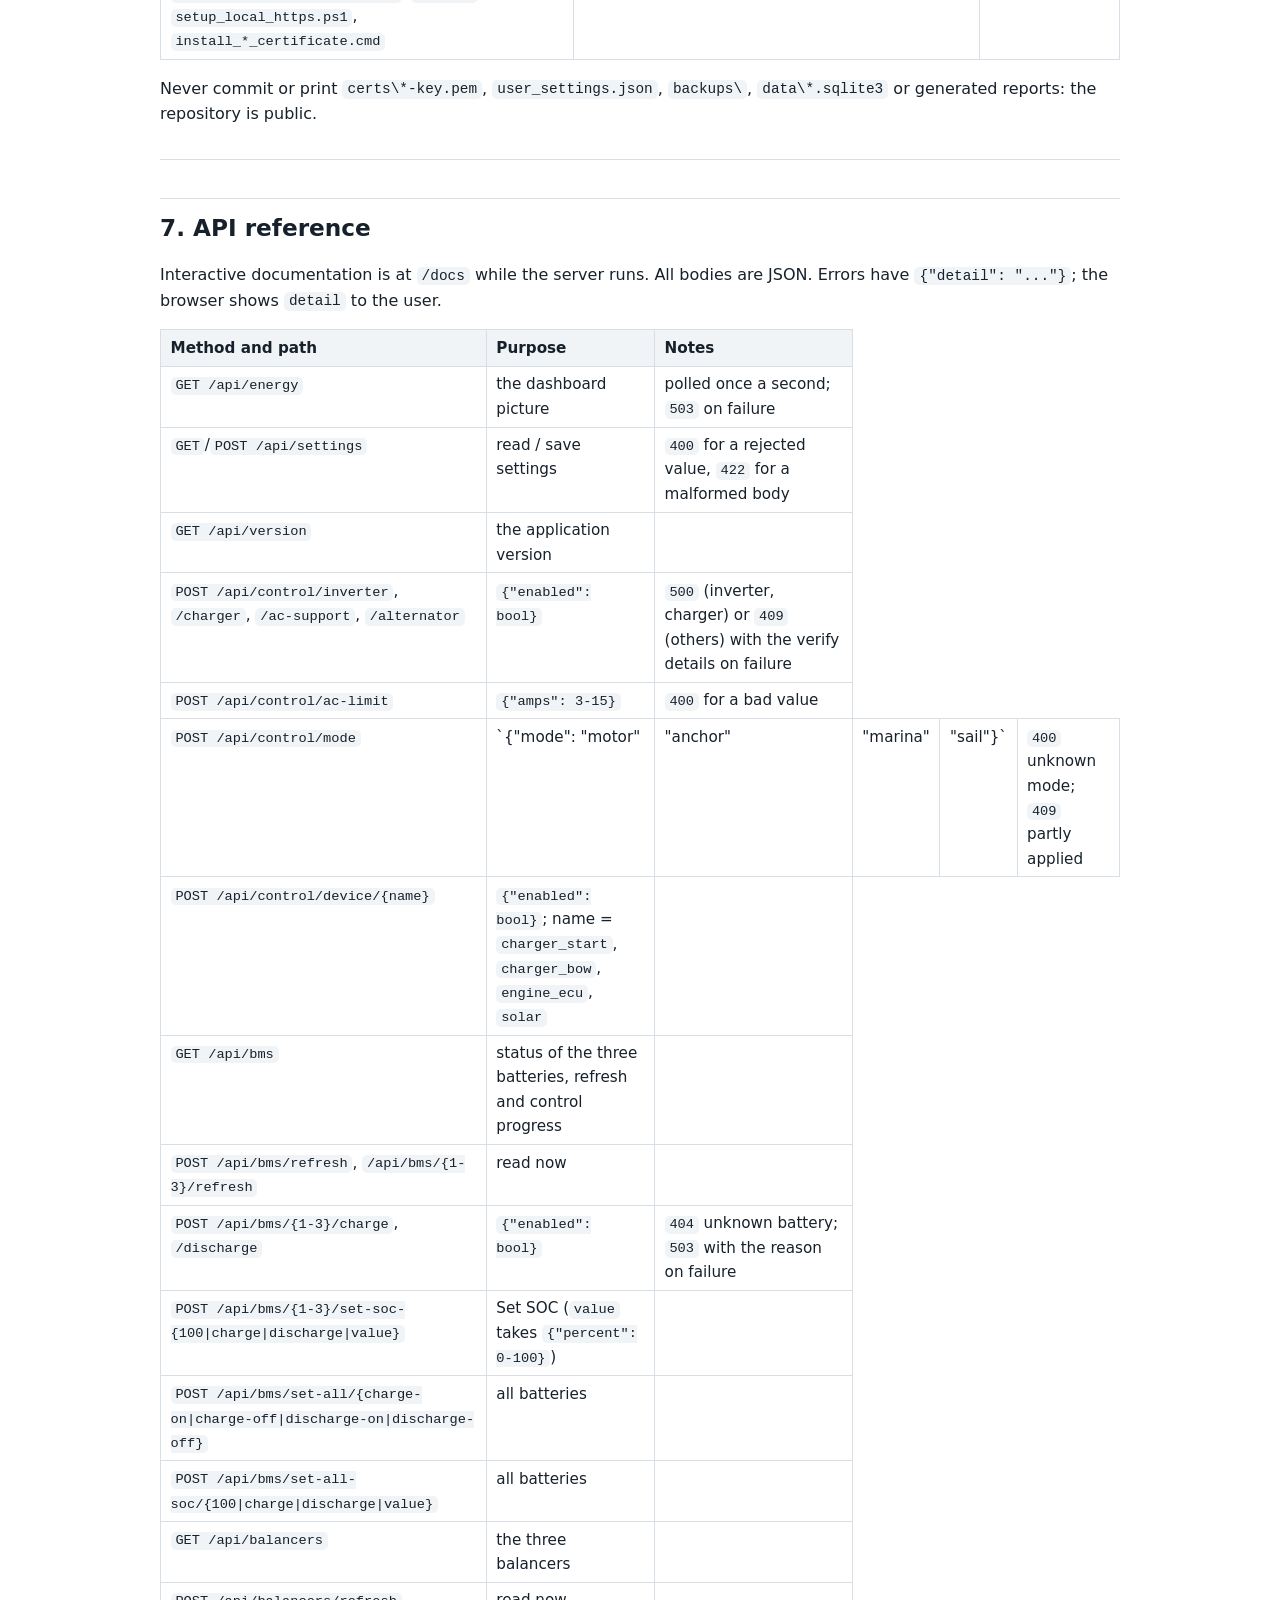
==== commit e50d6a26: "v2.0.3: Manual button on the History Reports tab Opens /manual in a separate window (a blocked pop-u" ====
--- a/docs/manual.html
+++ b/docs/manual.html
@@ -32,7 +32,7 @@
 <body><div class="wrap">
 
 <h1 id="mastervolt-energy-manual">Mastervolt Energy - Manual</h1>
-<p><strong>Version 2.0.2</strong> - the complete guide to using, operating and maintaining the application. It explains what every screen shows, how every number is obtained, what the application does on its own (Float protection, Bluetooth recovery, history), which files it keeps, what to do when something goes wrong, and how the code is organised for whoever changes it next.</p>
+<p><strong>Version 2.0.3</strong> - the complete guide to using, operating and maintaining the application. It explains what every screen shows, how every number is obtained, what the application does on its own (Float protection, Bluetooth recovery, history), which files it keeps, what to do when something goes wrong, and how the code is organised for whoever changes it next.</p>
 <p>How to read it: chapters 1-2 are for everybody, 3-4 for the person using the app on the boat, 5-8 for the person who runs and maintains it, 9-10 for the person who changes the code.</p>
 <hr>
 <nav class="toc"><strong>Contents</strong><ul><li><a href="#1-what-the-application-does">1. What the application does</a></li><li><a href="#2-safety-model">2. Safety model</a></li><li><a href="#3-installation-and-first-start">3. Installation and first start</a></li><li><a href="#4-using-the-application">4. Using the application</a></li><li><a href="#5-how-it-works">5. How it works</a></li><li><a href="#6-files-and-folders">6. Files and folders</a></li><li><a href="#7-api-reference">7. API reference</a></li><li><a href="#8-operating-and-maintaining">8. Operating and maintaining</a></li><li><a href="#9-developer-guide">9. Developer guide</a></li><li><a href="#10-glossary">10. Glossary</a></li></ul></nav>
@@ -107,7 +107,7 @@
 <p>Header: <strong>Update</strong> (loads everything newer from the server) and five tabs: <strong>Sources</strong>, <strong>Storage</strong>, <strong>Loads</strong>, <strong>Alarms</strong>, <strong>Reports</strong>.</p>
 <p><strong>Choosing the period.</strong> The buttons <strong>4 h, 12 h, 24 h, 3 d, 7 d, All</strong> select the period ending now (the page opens on <strong>4 h</strong>). <strong>Custom</strong> shows <em>From</em> and <em>To</em> sliders for any period; <strong>Zoom</strong> narrows the selected period further, without changing it; <em>Reset zoom</em> undoes the zoom. The charts' time axes use whole hours or days. A short period (up to 48 h) is fetched at full resolution as soon as it is selected, so nothing is missing from the curve.</p>
 <p><strong>The tabs.</strong></p>
-<div class="table"><table><thead><tr><th>Tab</th><th>Charts</th><th>Totals (donut)</th></tr></thead><tbody><tr><td><strong>Sources</strong></td><td><em>Generated power</em> (stacked: Charger House, Alternator, Solar, with a smooth Total line; the left axis in watts is stepped in 250 W) and <em>Source conditions</em> (shore voltage, solar panel voltage, alternator temperature, axes from zero)</td><td>energy delivered by each source in the period</td></tr><tr><td><strong>Storage</strong></td><td><em>Remaining</em> energy (kWh), <em>Charge/discharge</em> (watts on the left axis, amps on the right), per-battery <em>Voltage</em> and <em>Cell voltages</em> with a selectable battery</td><td>energy in and out of each battery</td></tr><tr><td><strong>Loads</strong></td><td><em>Consumption</em>, stacked per consumer with a total line (watts and amps) and the AC loads</td><td>energy per consumer</td></tr><tr><td><strong>Alarms</strong></td><td>a timeline of every BMS alarm and MOSFET change, with per-battery metrics</td><td>alarm episodes and samples per battery</td></tr><tr><td><strong>Reports</strong></td><td>the <strong>battery health report</strong></td><td>-</td></tr></tbody></table></div>
+<div class="table"><table><thead><tr><th>Tab</th><th>Charts</th><th>Totals (donut)</th></tr></thead><tbody><tr><td><strong>Sources</strong></td><td><em>Generated power</em> (stacked: Charger House, Alternator, Solar, with a smooth Total line; the left axis in watts is stepped in 250 W) and <em>Source conditions</em> (shore voltage, solar panel voltage, alternator temperature, axes from zero)</td><td>energy delivered by each source in the period</td></tr><tr><td><strong>Storage</strong></td><td><em>Remaining</em> energy (kWh), <em>Charge/discharge</em> (watts on the left axis, amps on the right), per-battery <em>Voltage</em> and <em>Cell voltages</em> with a selectable battery</td><td>energy in and out of each battery</td></tr><tr><td><strong>Loads</strong></td><td><em>Consumption</em>, stacked per consumer with a total line (watts and amps) and the AC loads</td><td>energy per consumer</td></tr><tr><td><strong>Alarms</strong></td><td>a timeline of every BMS alarm and MOSFET change, with per-battery metrics</td><td>alarm episodes and samples per battery</td></tr><tr><td><strong>Reports</strong></td><td>the <strong>battery health report</strong>, and a <strong>Manual</strong> button that opens this manual in a separate window</td><td>-</td></tr></tbody></table></div>
 <p>Tapping a name in a chart legend highlights that series. The donuts show the <strong>exact totals from the full-resolution history</strong>, not the sampled chart data; the line under a donut says how much of the period was actually recorded (a gap while the server or Bluetooth was down is not counted).</p>
 <p><strong>Battery health report.</strong> <em>Reports → Battery health report</em> asks for a number of days (1-365), runs the analysis on the server in a separate low-priority process (it cannot slow down the measurements) and shows the result: a verdict per battery, cell connection resistance, how the parallel batteries share the current, cell-voltage exposure, alarms, Bluetooth reliability, the balancers and the start/bow batteries. Only one report runs at a time.</p>
 <h3 id="4-5-settings">4.5 Settings</h3>
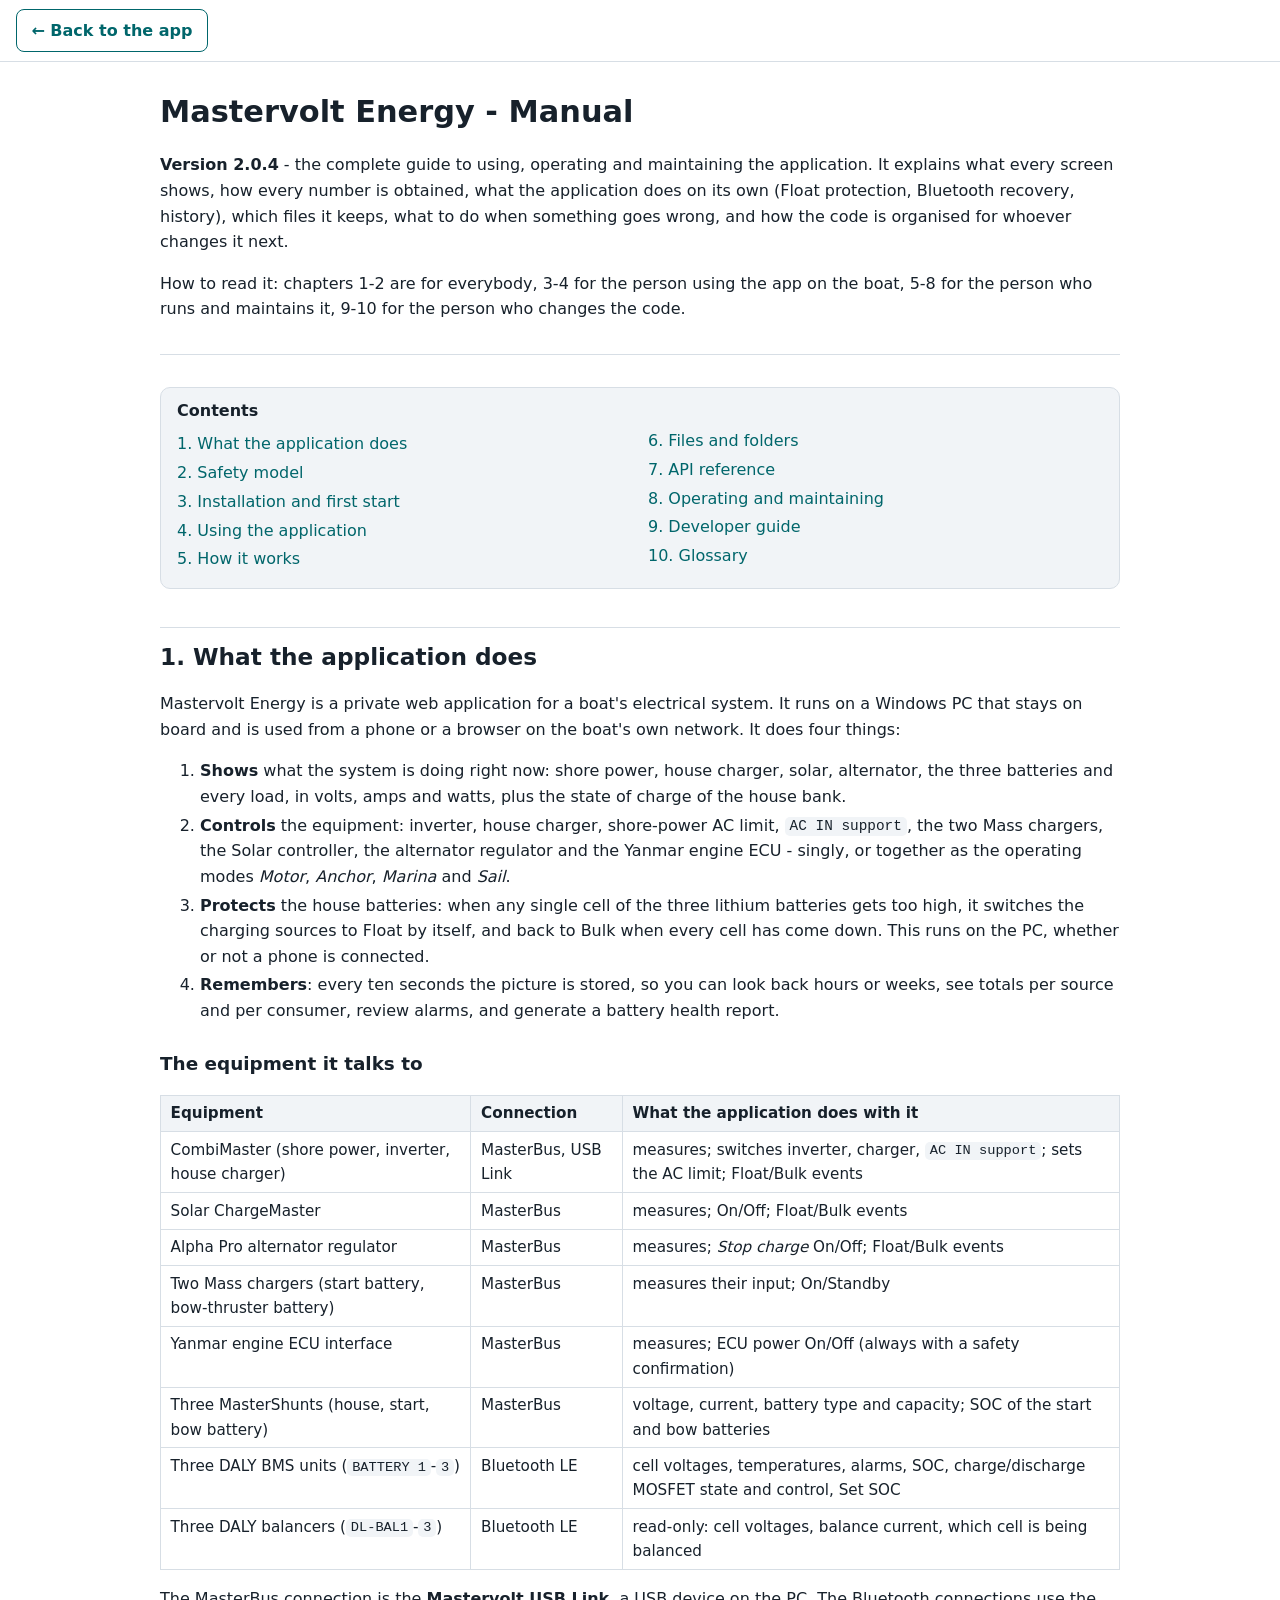
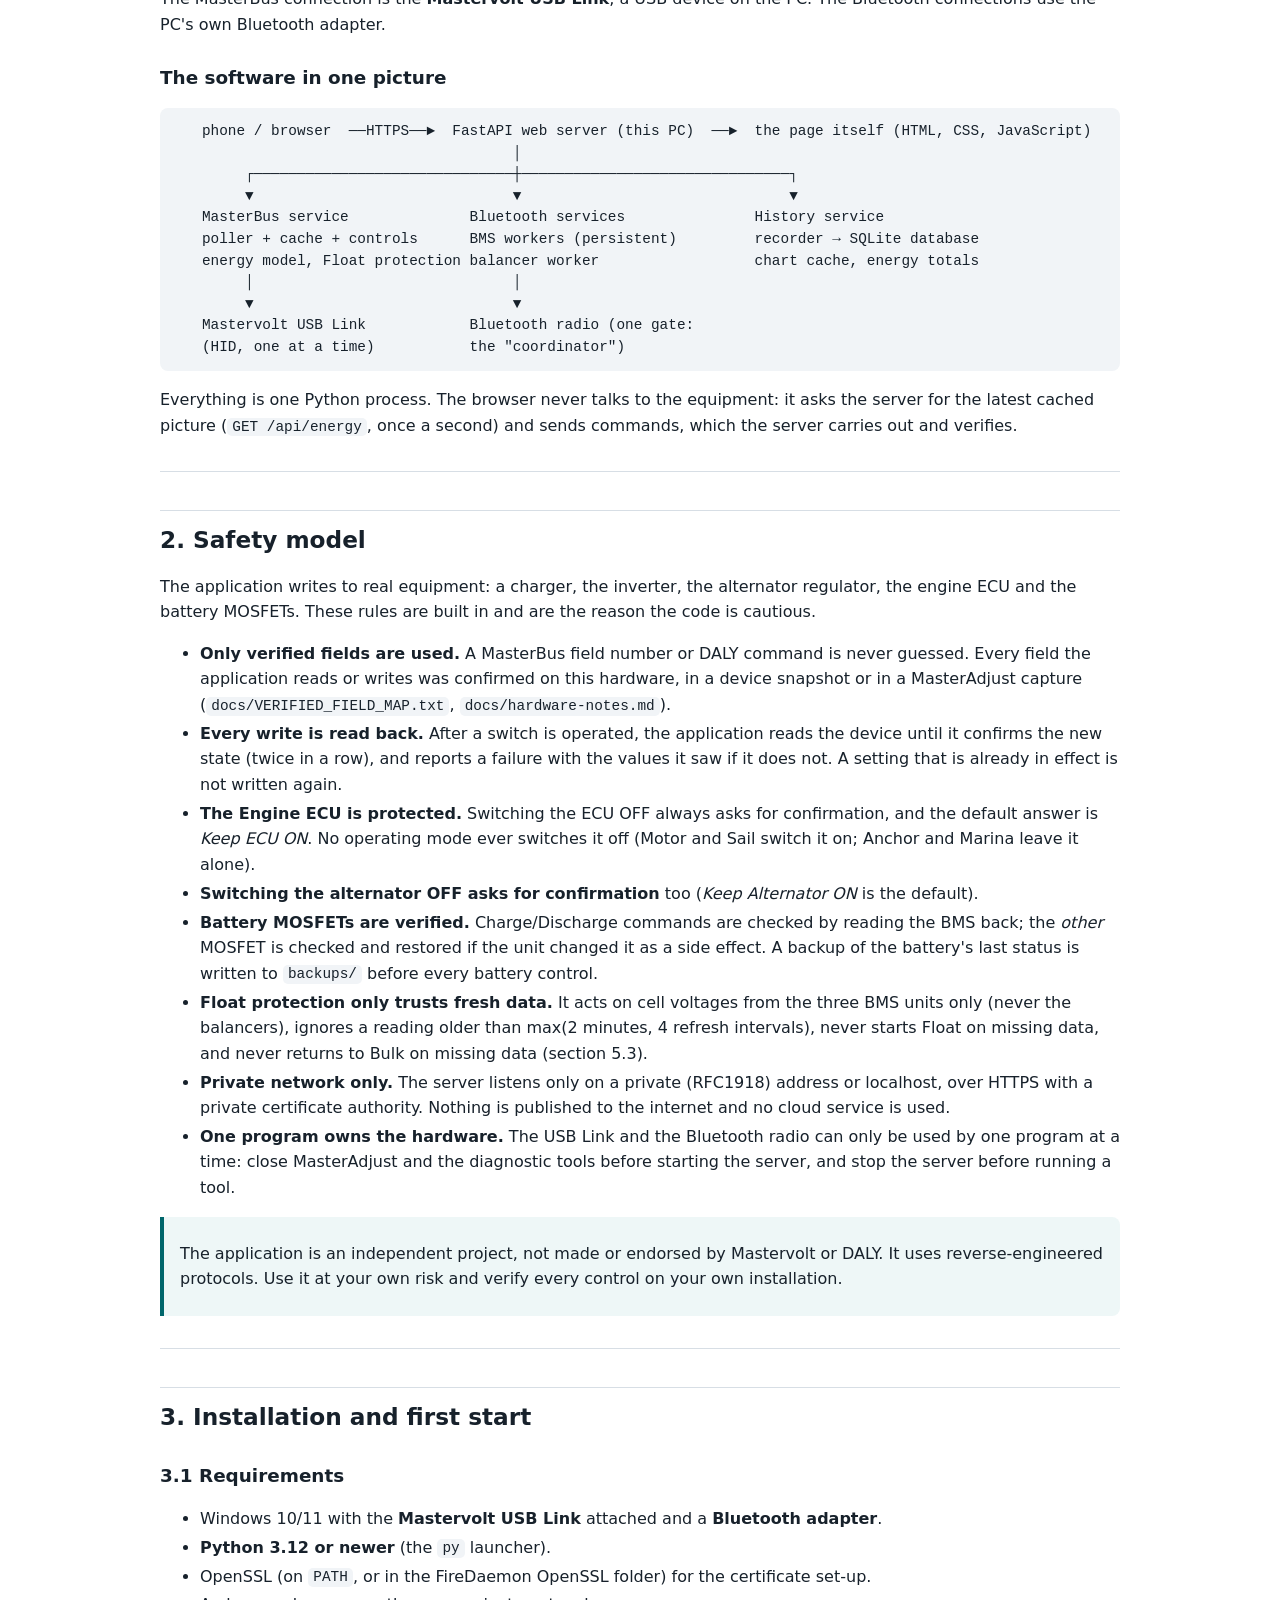
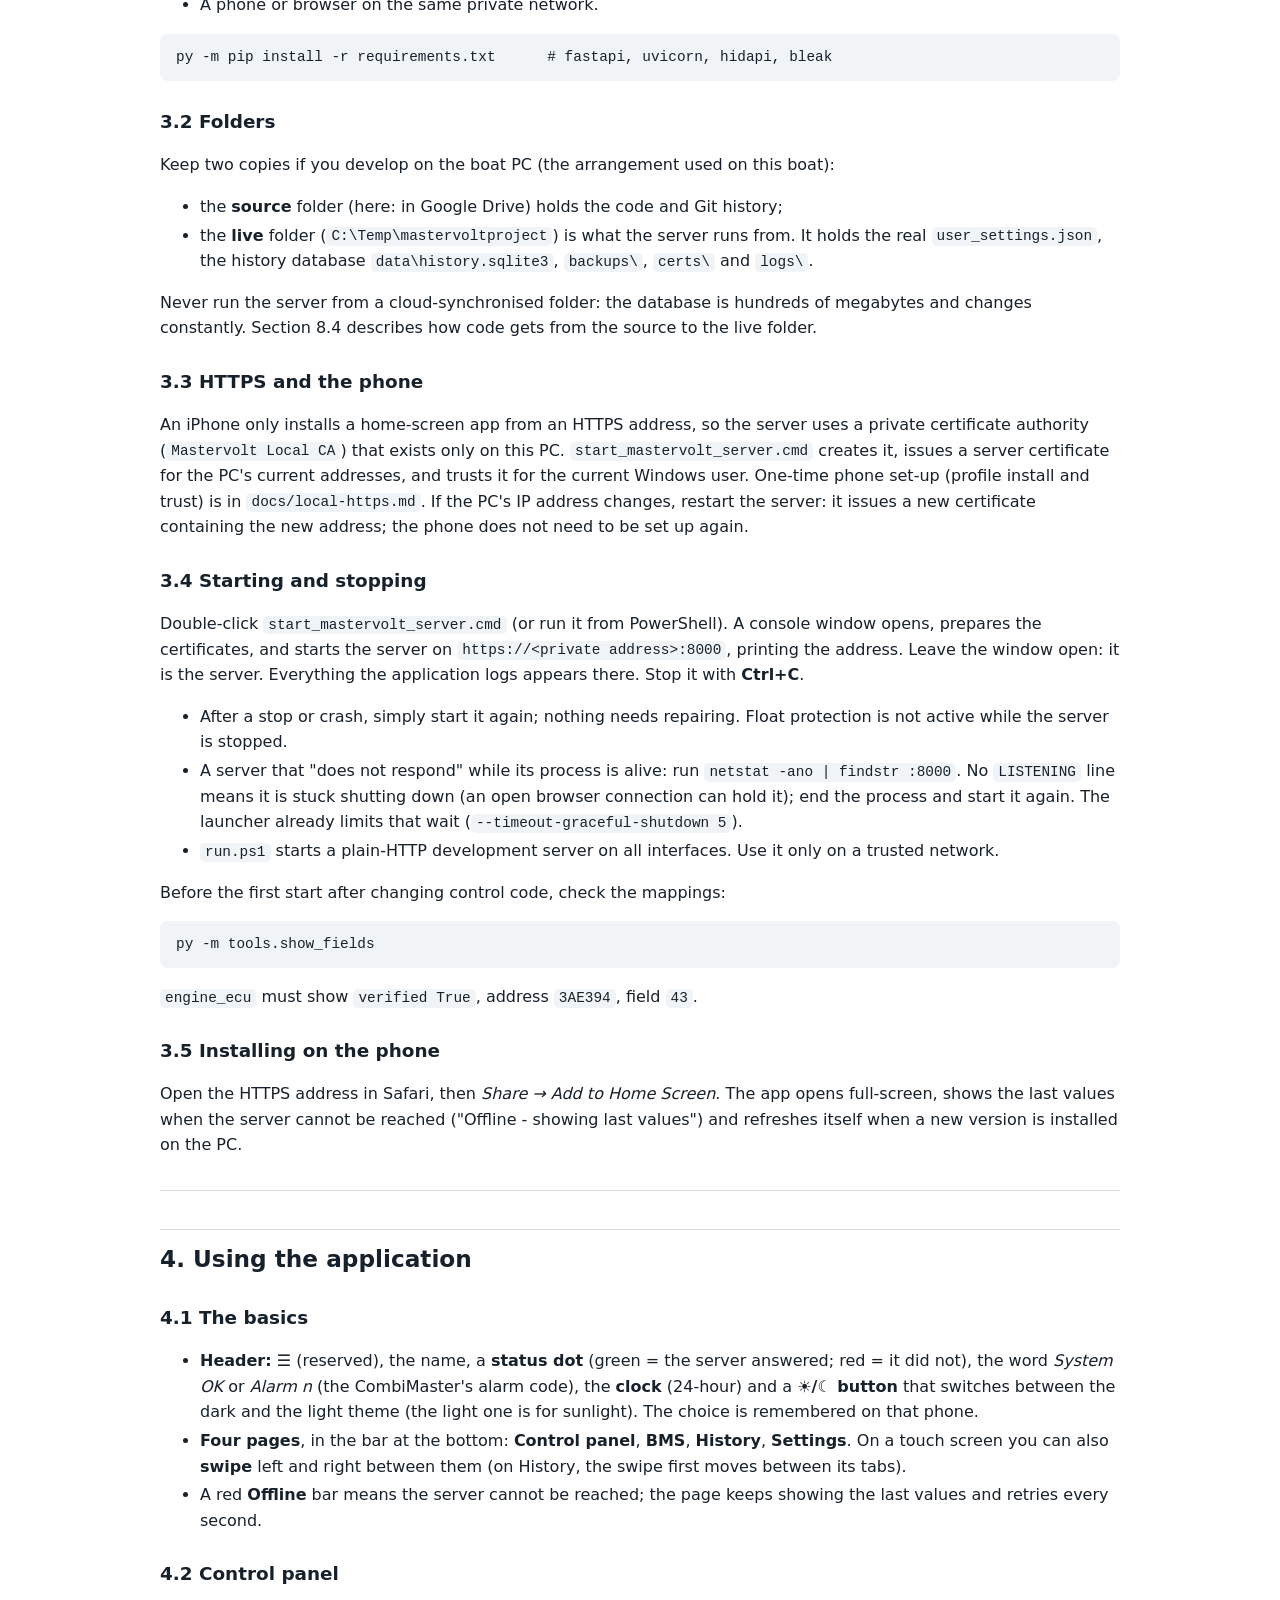
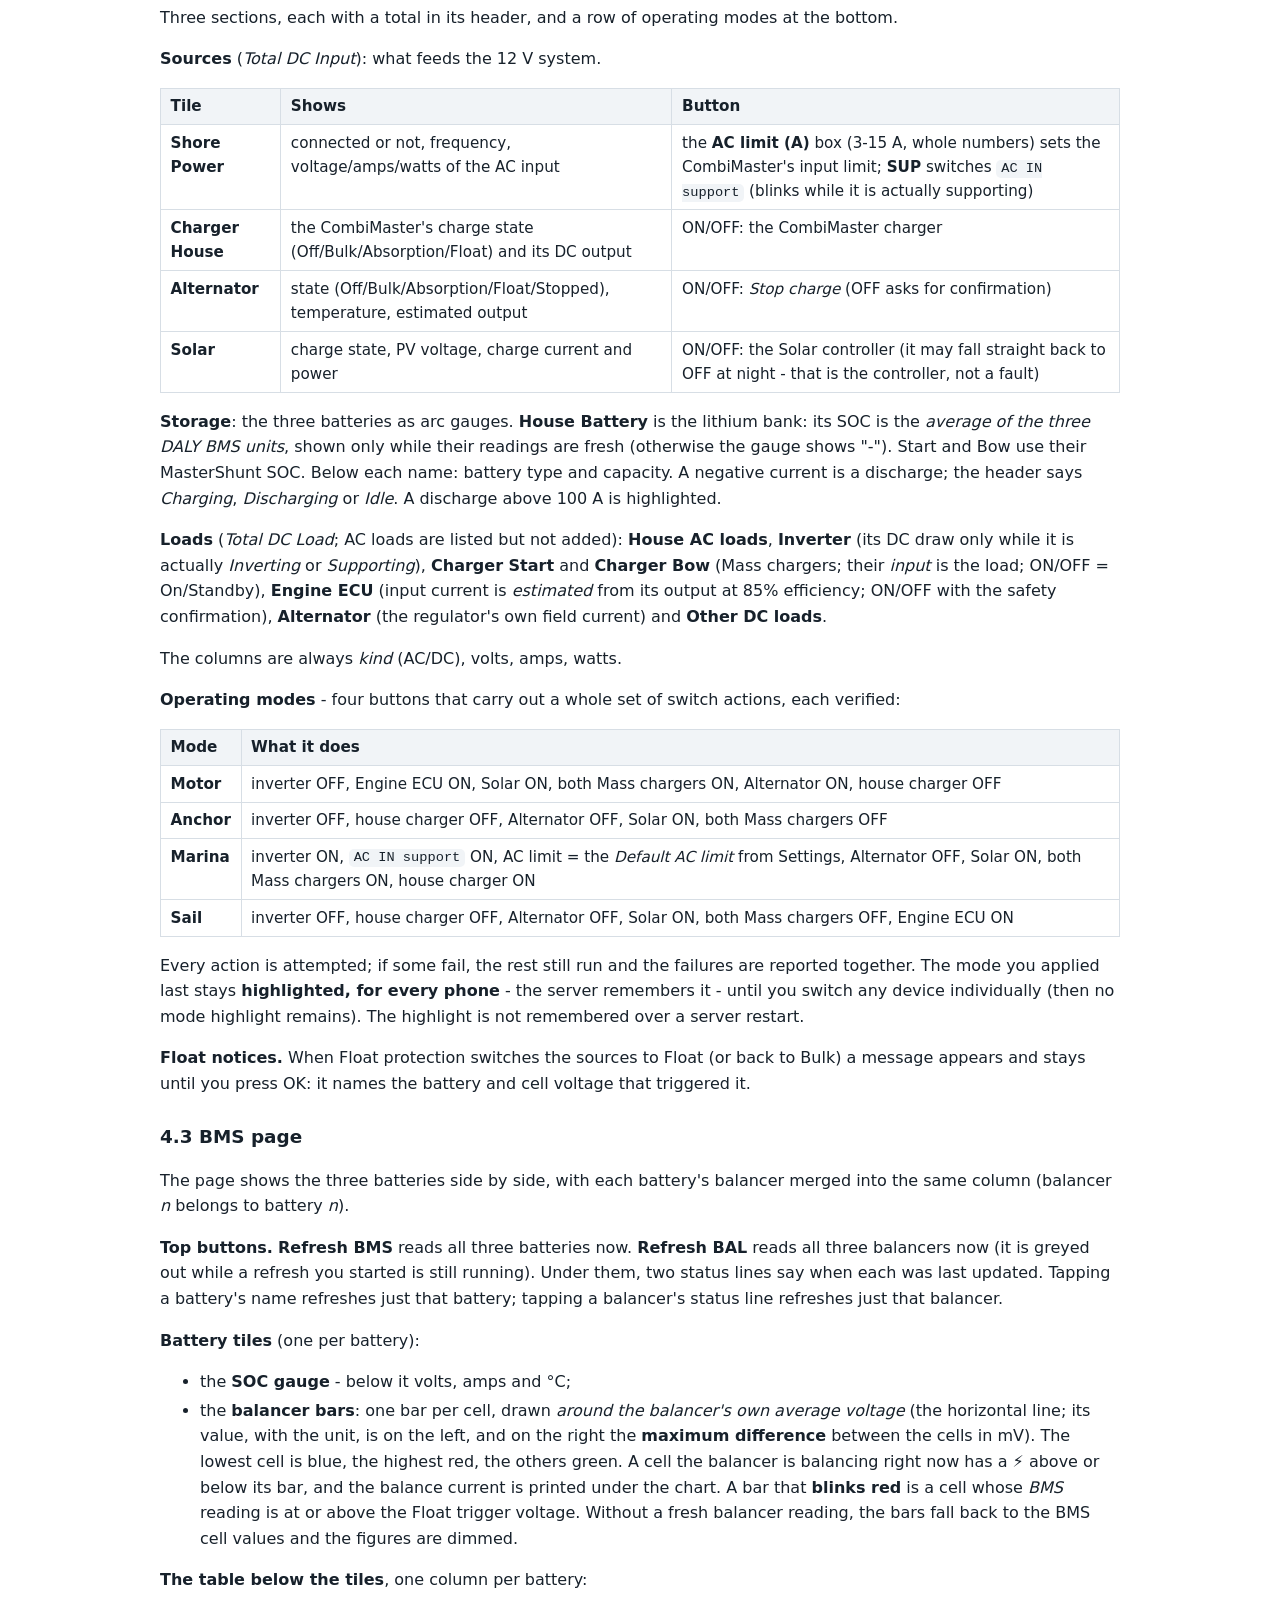
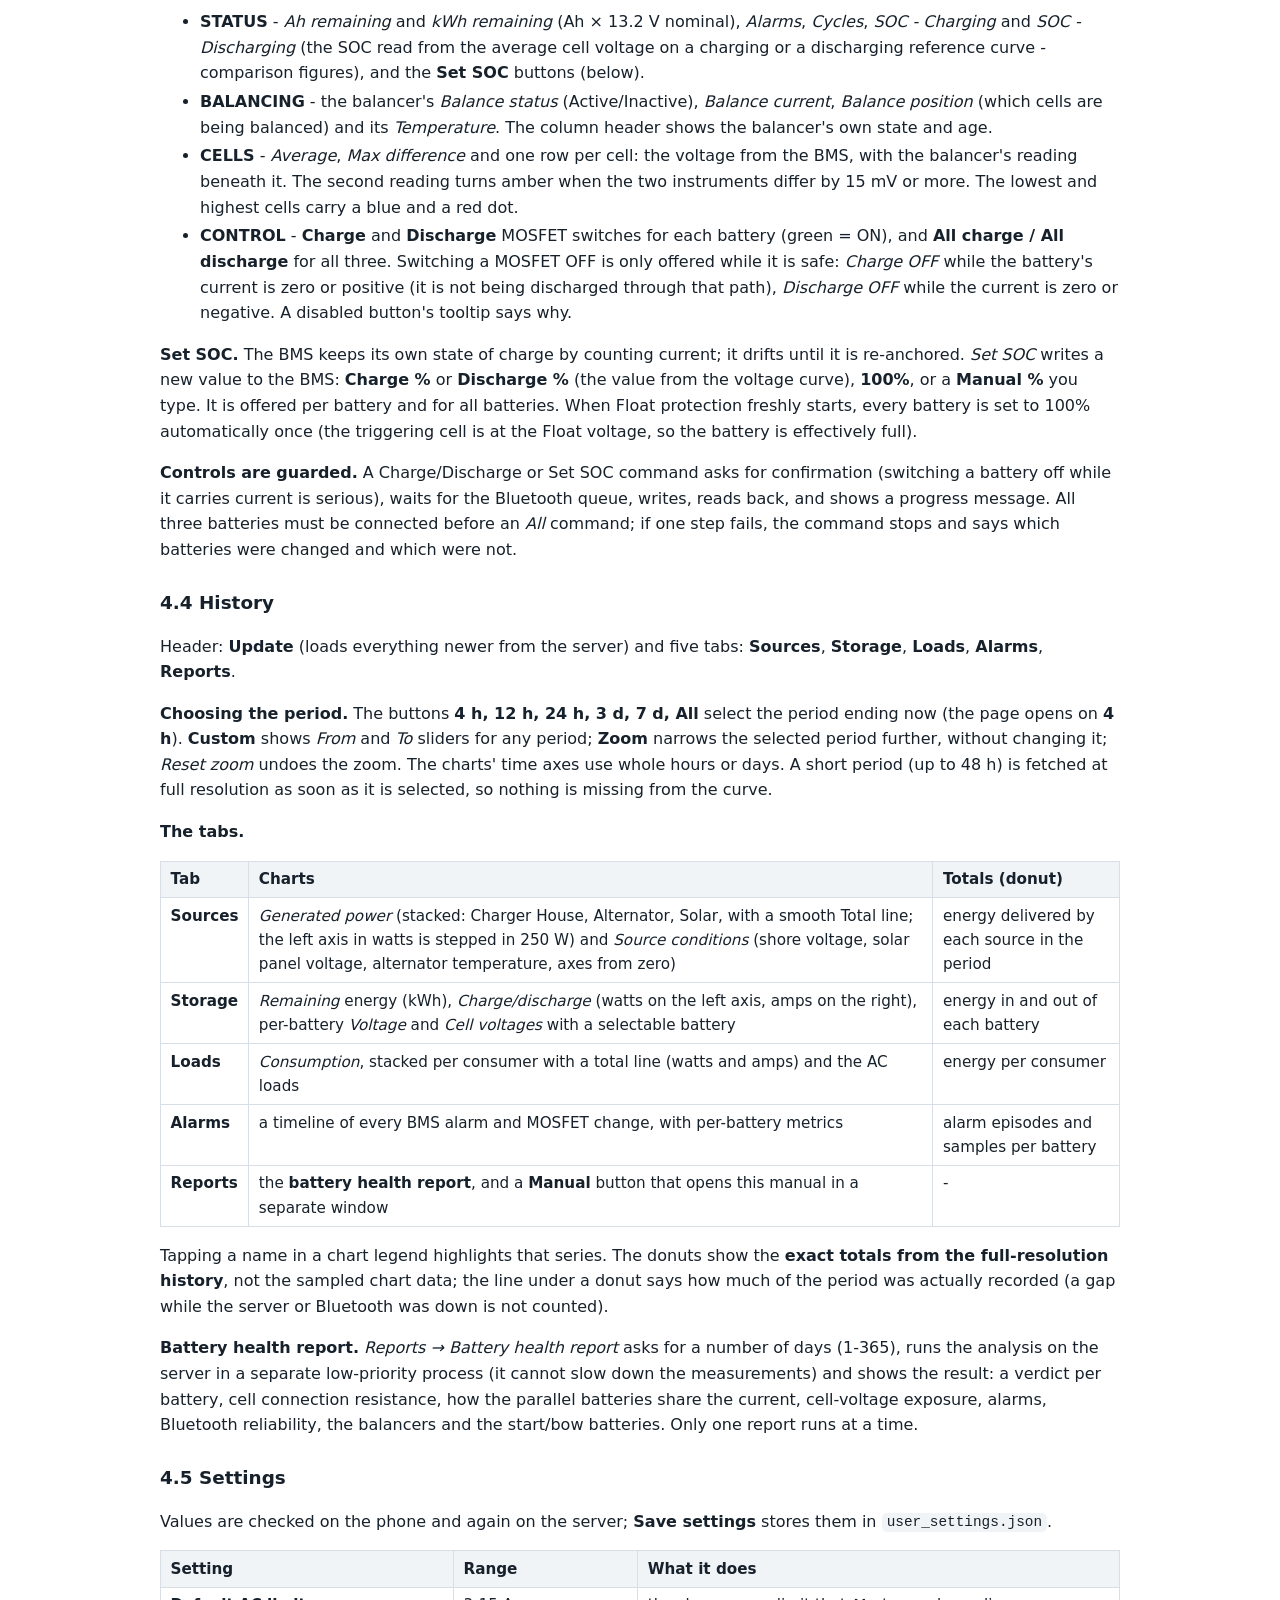
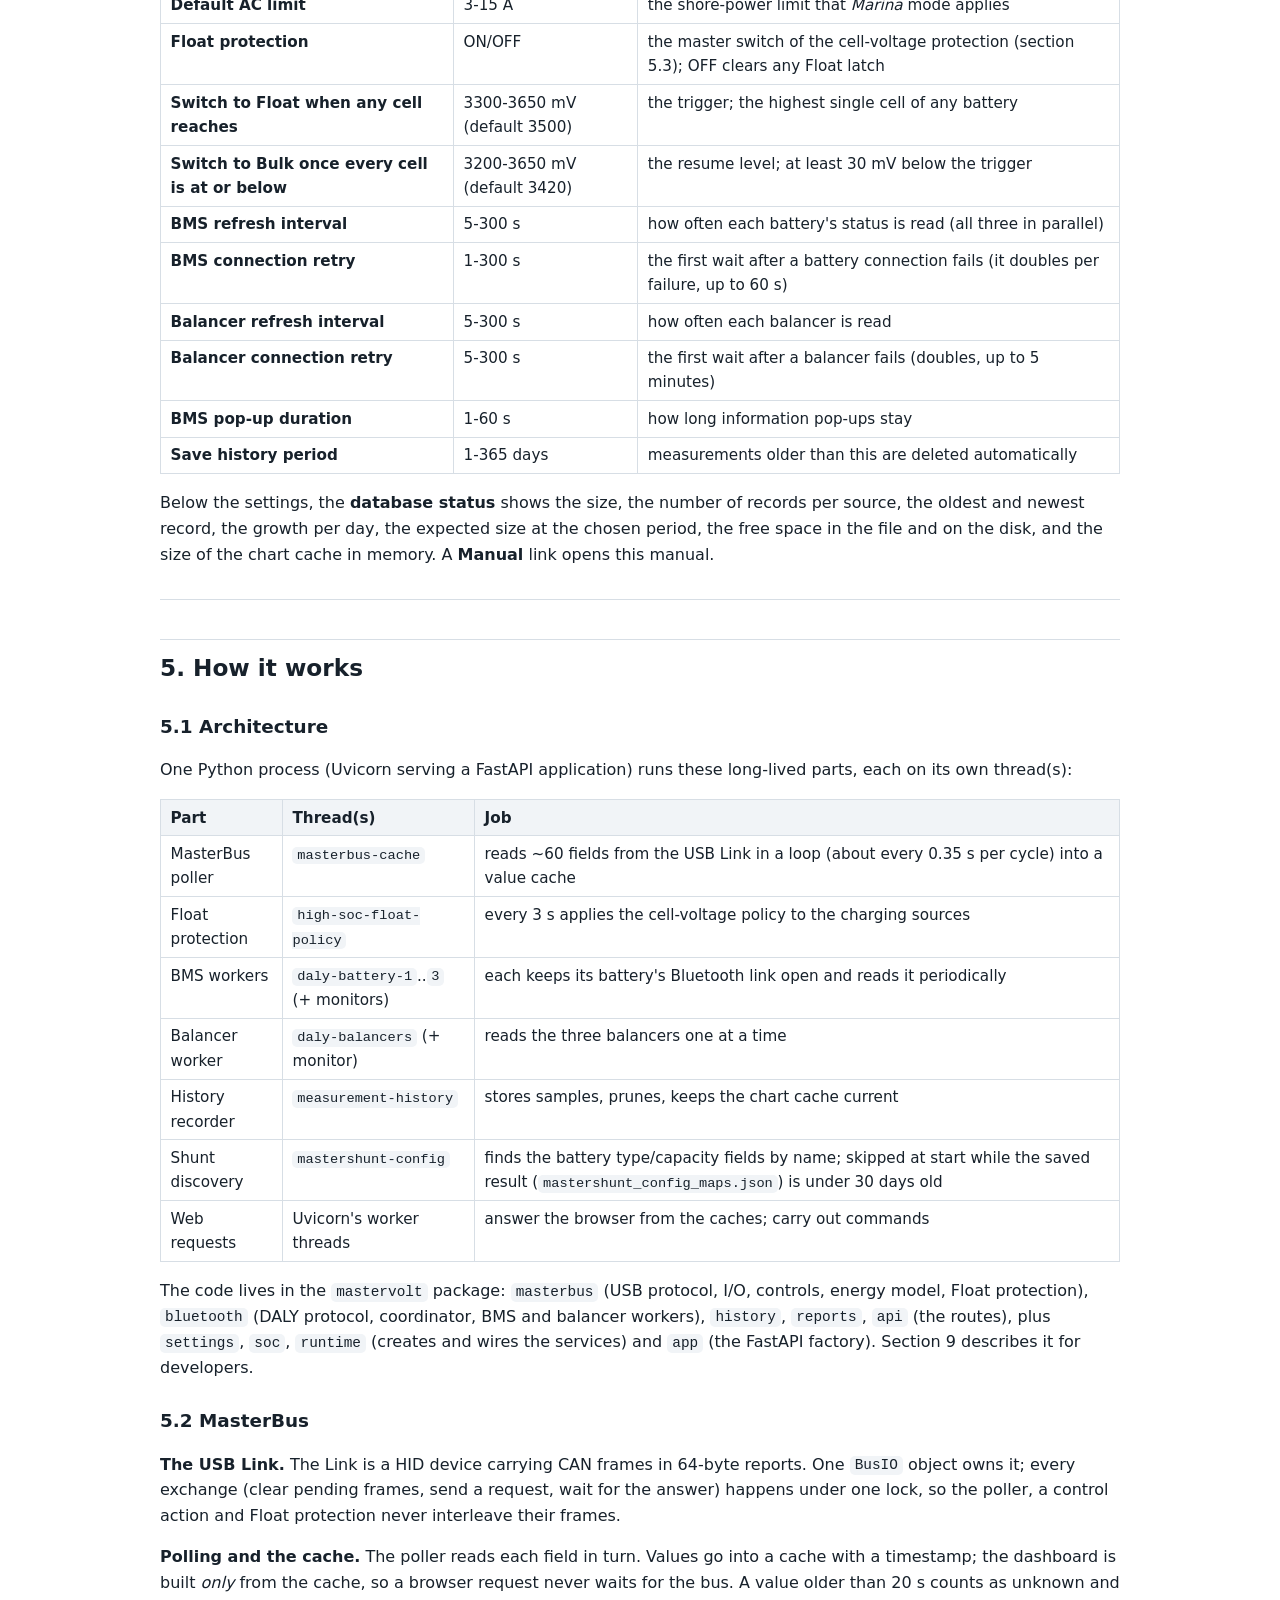
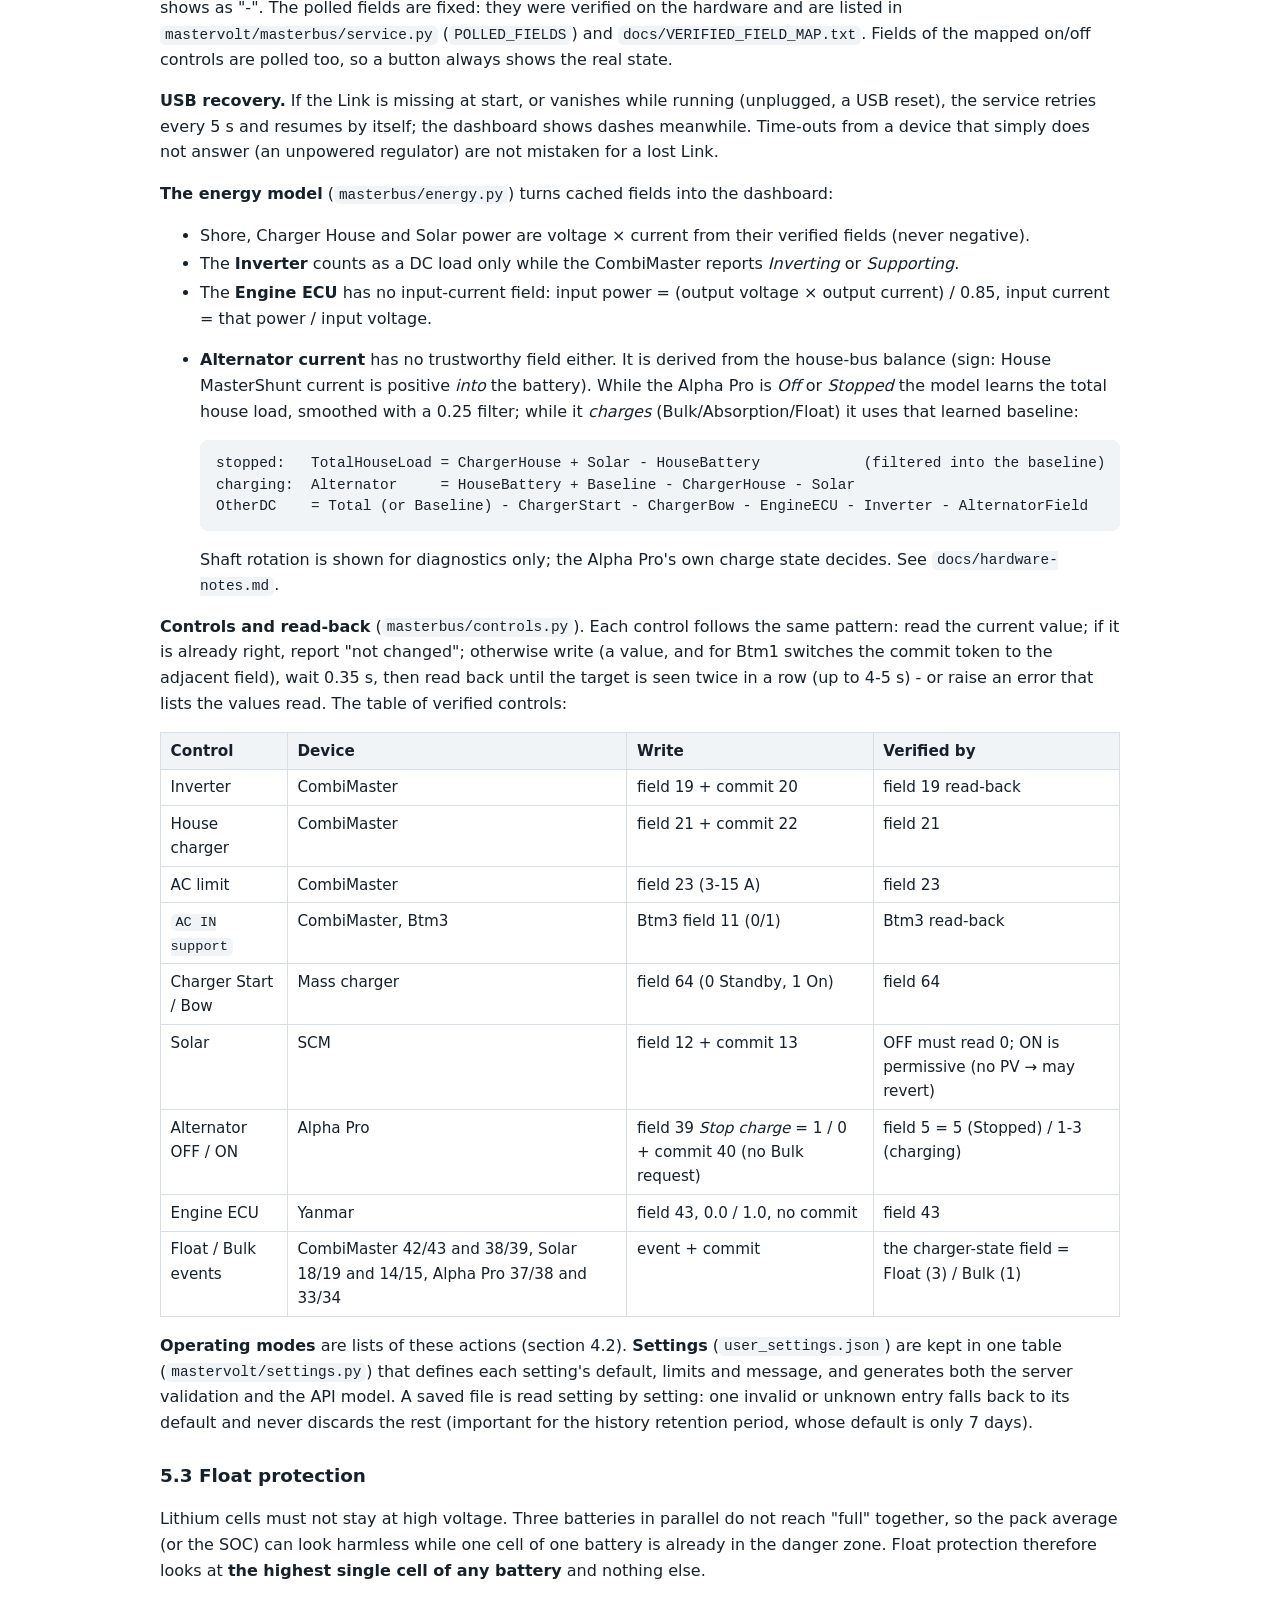
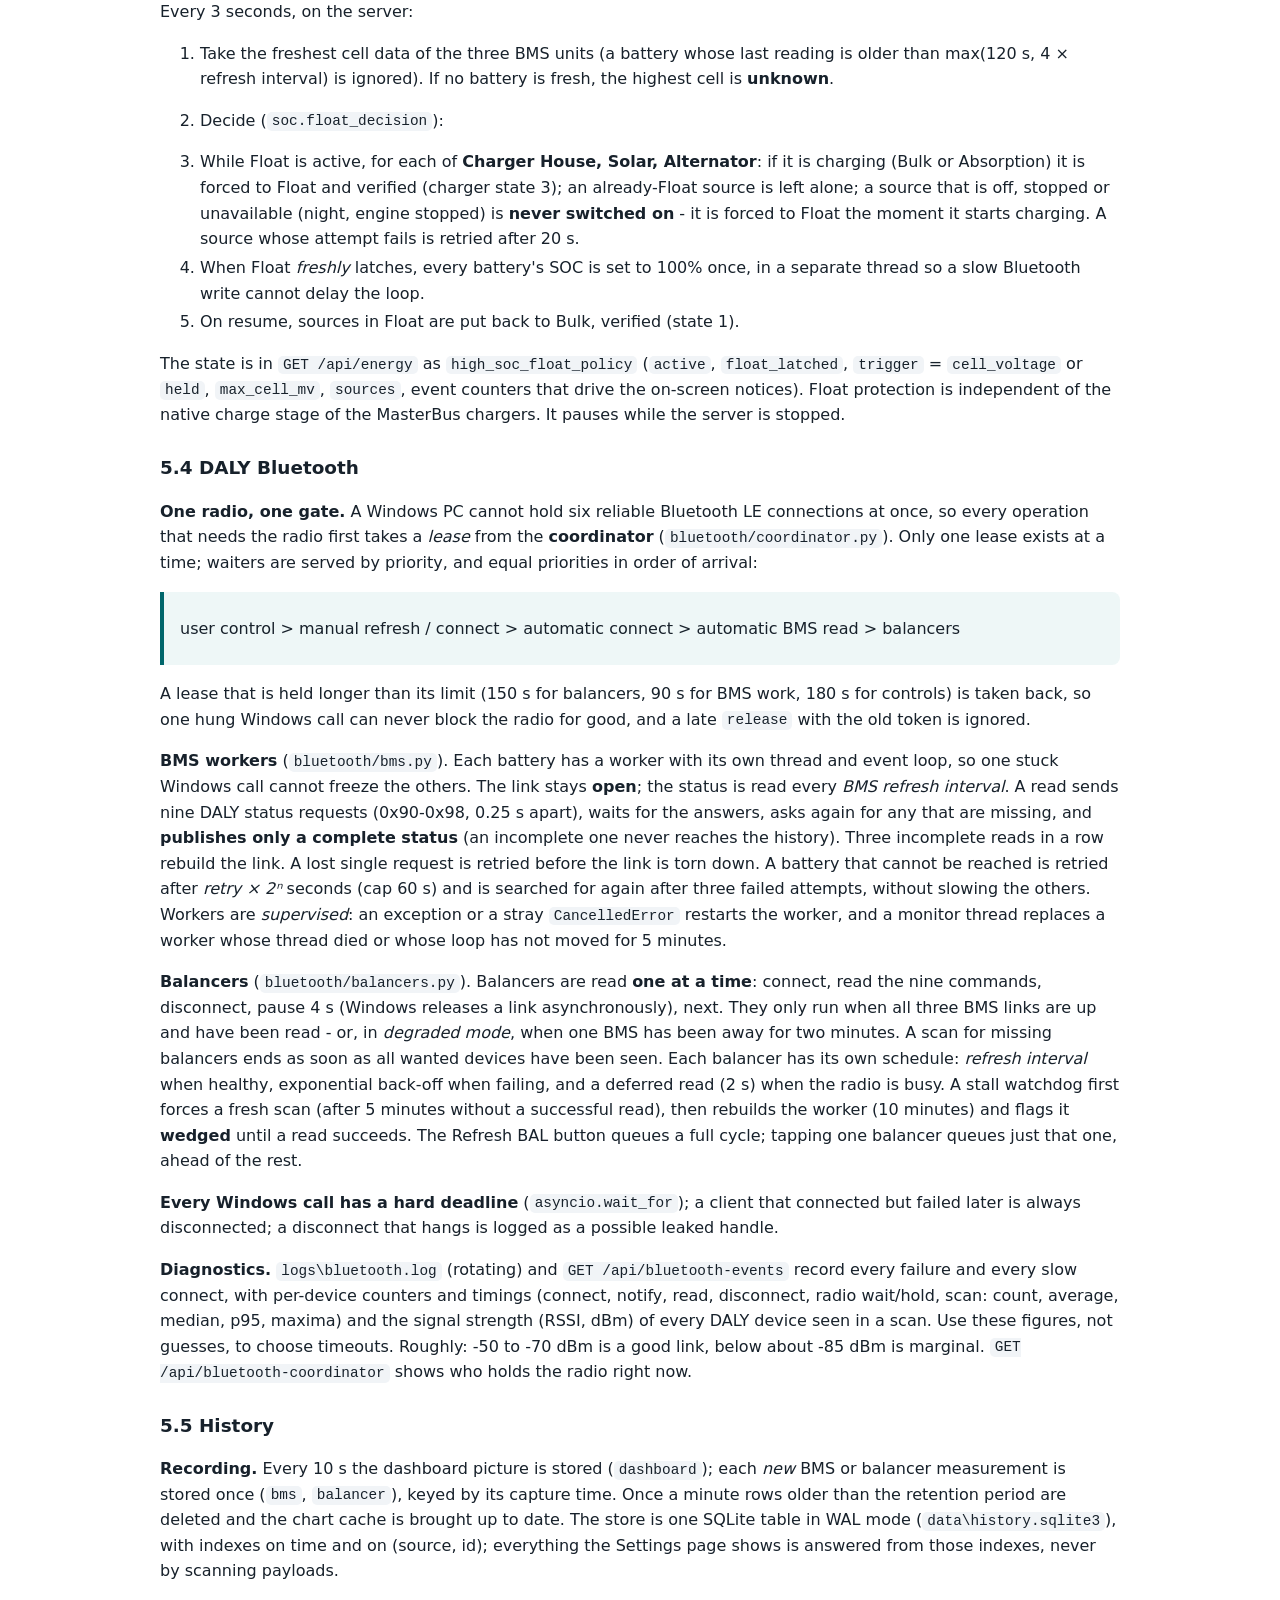
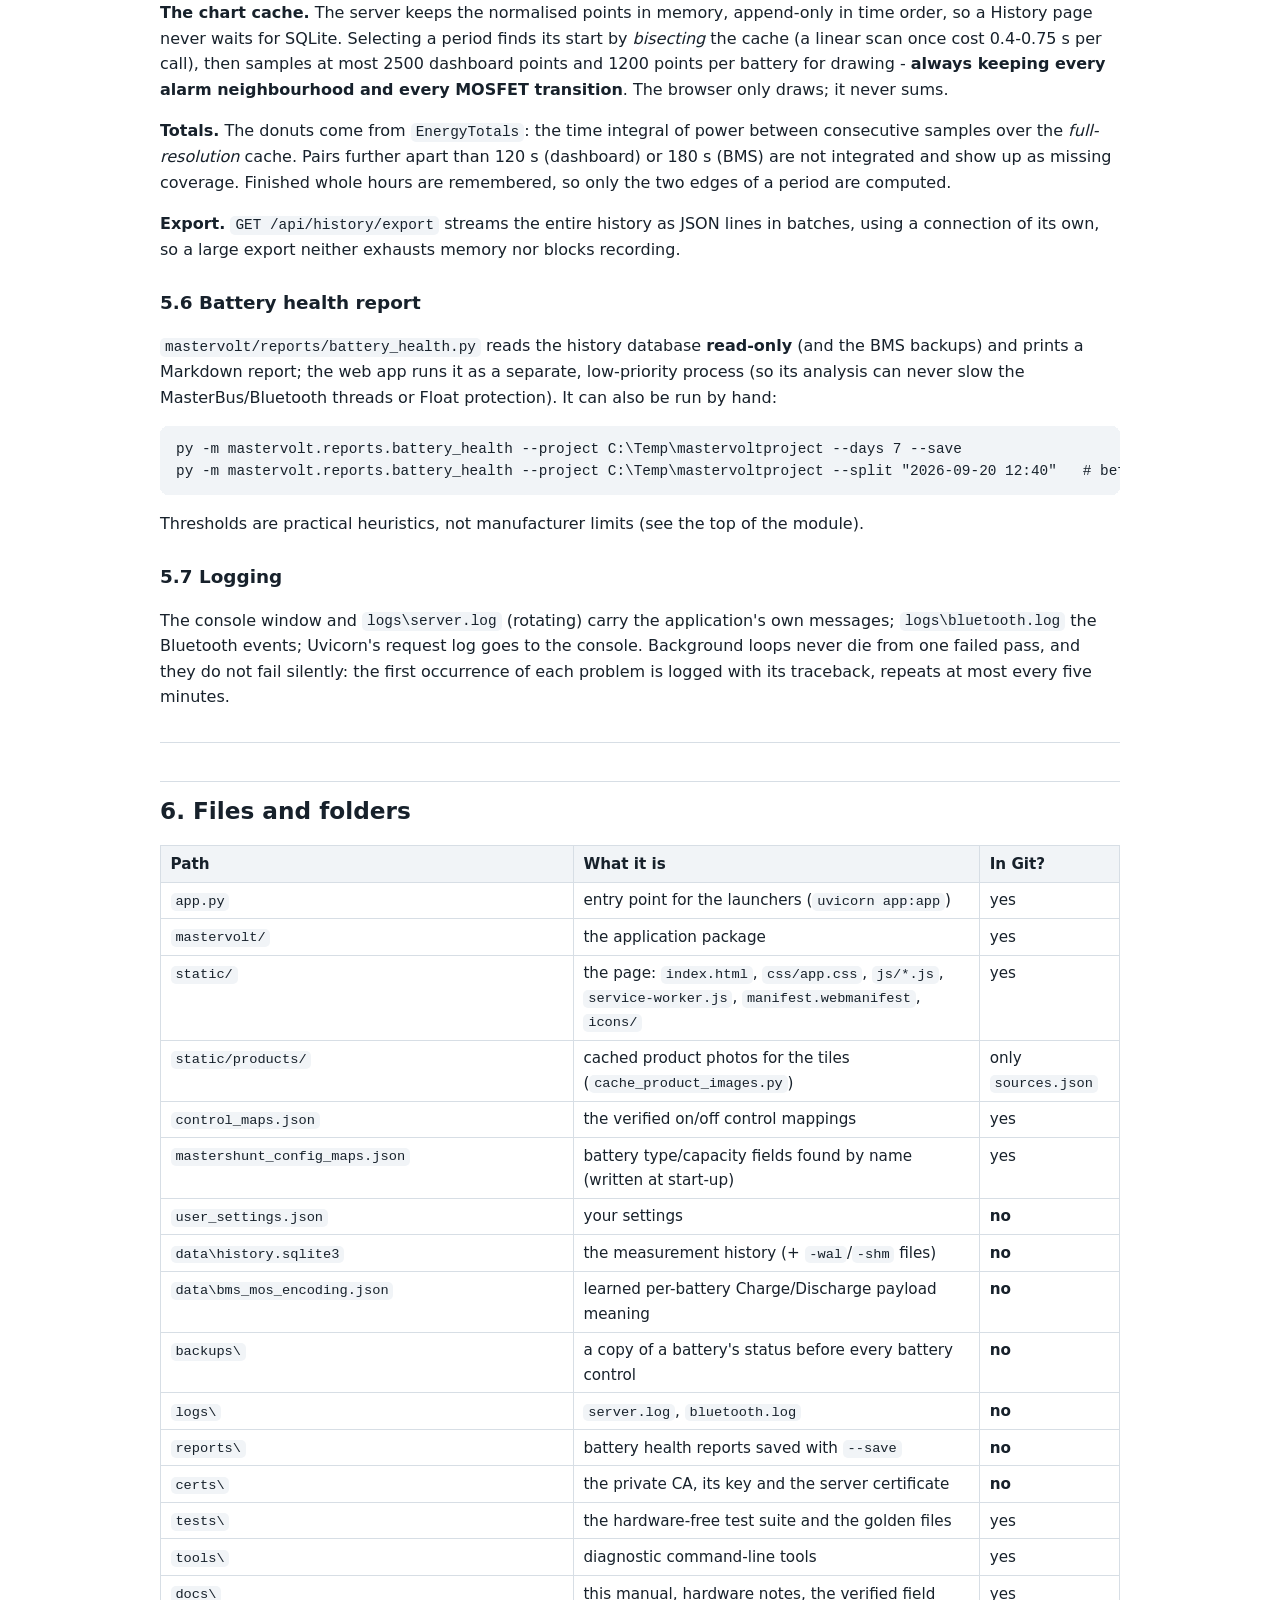
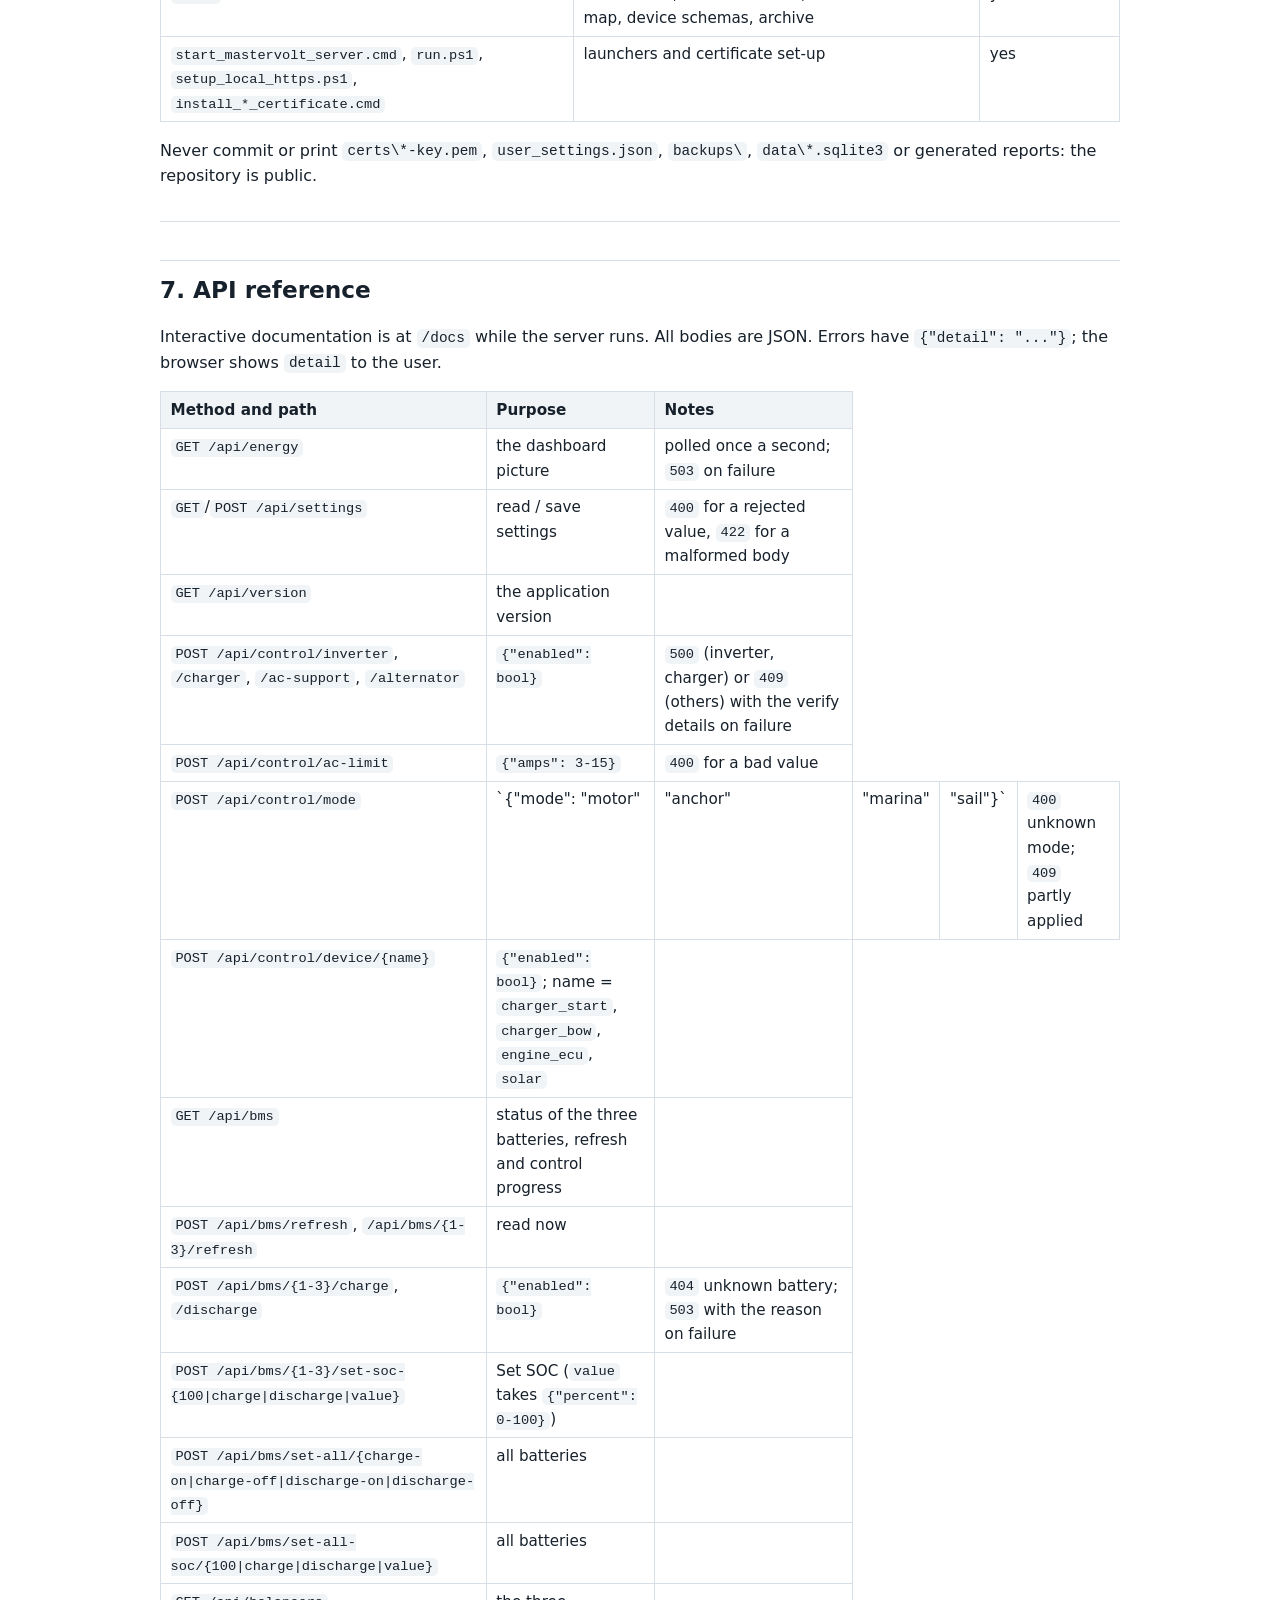
==== commit eff6d059: "v2.0.4: the manual has a Back to the app button (the iPhone app has no browser back button) Co-Autho" ====
--- a/docs/manual.html
+++ b/docs/manual.html
@@ -8,6 +8,8 @@
 :root{--bg:#fff;--fg:#17212b;--muted:#5b6b7a;--line:#d7dee5;--code:#f1f4f7;--accent:#00666b;--quote:#eef7f7}
 @media (prefers-color-scheme:dark){:root{--bg:#0b141b;--fg:#dbe5ec;--muted:#8fa3b3;--line:#233443;--code:#13222d;--accent:#4fd1d5;--quote:#10252b}}
 html{scroll-behavior:smooth}
+.back{position:sticky;top:0;z-index:5;display:flex;align-items:center;gap:.6rem;padding:.55rem 1rem;padding-top:max(.55rem,env(safe-area-inset-top));background:var(--bg);border-bottom:1px solid var(--line)}
+.back a{display:inline-block;padding:.5rem .9rem;border:1px solid var(--accent);border-radius:8px;font-weight:700;text-decoration:none}
 body{margin:0;background:var(--bg);color:var(--fg);font:16px/1.6 system-ui,-apple-system,'Segoe UI',Roboto,sans-serif}
 .wrap{max-width:60rem;margin:0 auto;padding:1rem 1rem 4rem}
 nav.toc{border:1px solid var(--line);border-radius:10px;padding:.6rem 1rem;margin:1rem 0 2rem;background:var(--code)}
@@ -29,10 +31,22 @@
 li{margin:.2rem 0}
 </style>
 </head>
-<body><div class="wrap">
+<body>
+<div class="back"><a id="back" href="/">&larr; Back to the app</a></div>
+<script>
+// In the installed phone app this page opens inside the app window, which has no browser back button: this one returns to the
+// app. A pop-up window (desktop) is simply closed; otherwise go back in the history, or to the app's start page.
+document.getElementById('back').addEventListener('click', function (event) {
+  event.preventDefault();
+  if (window.opener) { window.close(); return; }
+  if (history.length > 1) { history.back(); return; }
+  location.href = '/';
+});
+</script>
+<div class="wrap">
 
 <h1 id="mastervolt-energy-manual">Mastervolt Energy - Manual</h1>
-<p><strong>Version 2.0.3</strong> - the complete guide to using, operating and maintaining the application. It explains what every screen shows, how every number is obtained, what the application does on its own (Float protection, Bluetooth recovery, history), which files it keeps, what to do when something goes wrong, and how the code is organised for whoever changes it next.</p>
+<p><strong>Version 2.0.4</strong> - the complete guide to using, operating and maintaining the application. It explains what every screen shows, how every number is obtained, what the application does on its own (Float protection, Bluetooth recovery, history), which files it keeps, what to do when something goes wrong, and how the code is organised for whoever changes it next.</p>
 <p>How to read it: chapters 1-2 are for everybody, 3-4 for the person using the app on the boat, 5-8 for the person who runs and maintains it, 9-10 for the person who changes the code.</p>
 <hr>
 <nav class="toc"><strong>Contents</strong><ul><li><a href="#1-what-the-application-does">1. What the application does</a></li><li><a href="#2-safety-model">2. Safety model</a></li><li><a href="#3-installation-and-first-start">3. Installation and first start</a></li><li><a href="#4-using-the-application">4. Using the application</a></li><li><a href="#5-how-it-works">5. How it works</a></li><li><a href="#6-files-and-folders">6. Files and folders</a></li><li><a href="#7-api-reference">7. API reference</a></li><li><a href="#8-operating-and-maintaining">8. Operating and maintaining</a></li><li><a href="#9-developer-guide">9. Developer guide</a></li><li><a href="#10-glossary">10. Glossary</a></li></ul></nav>
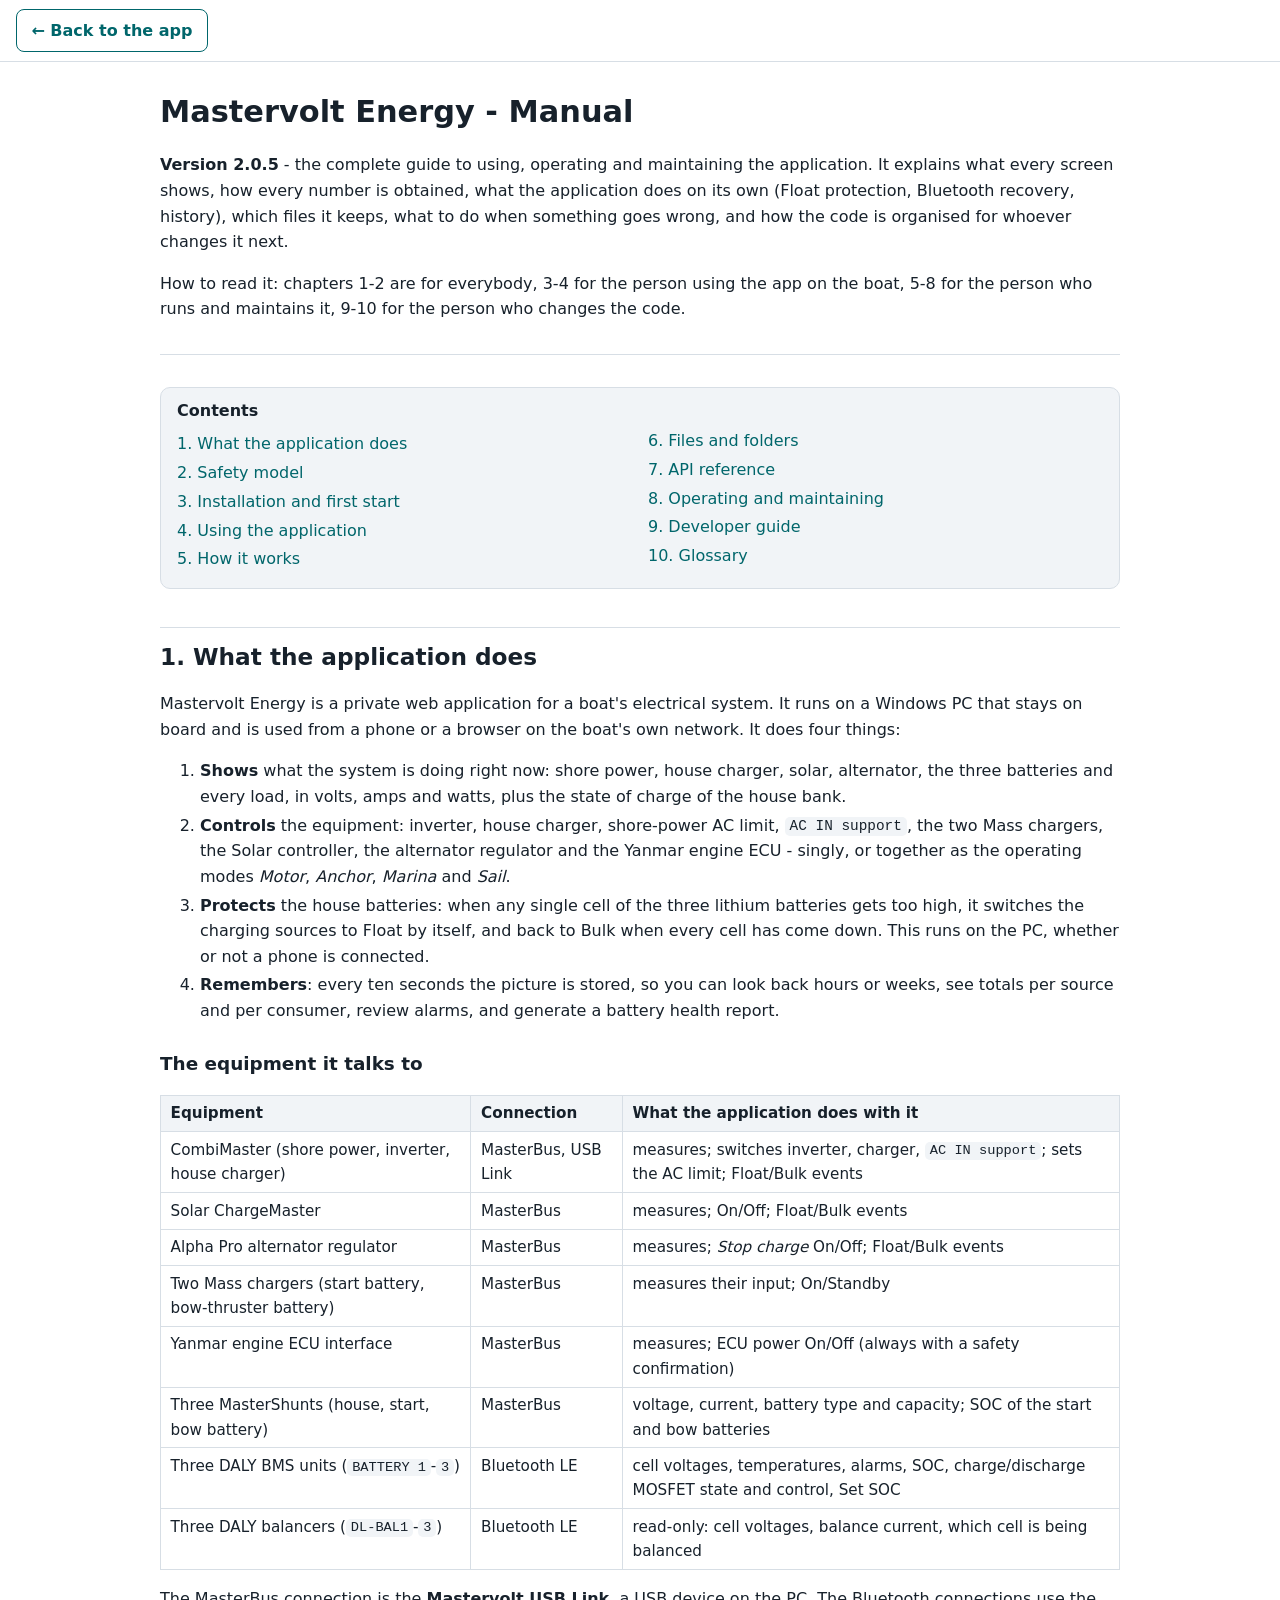
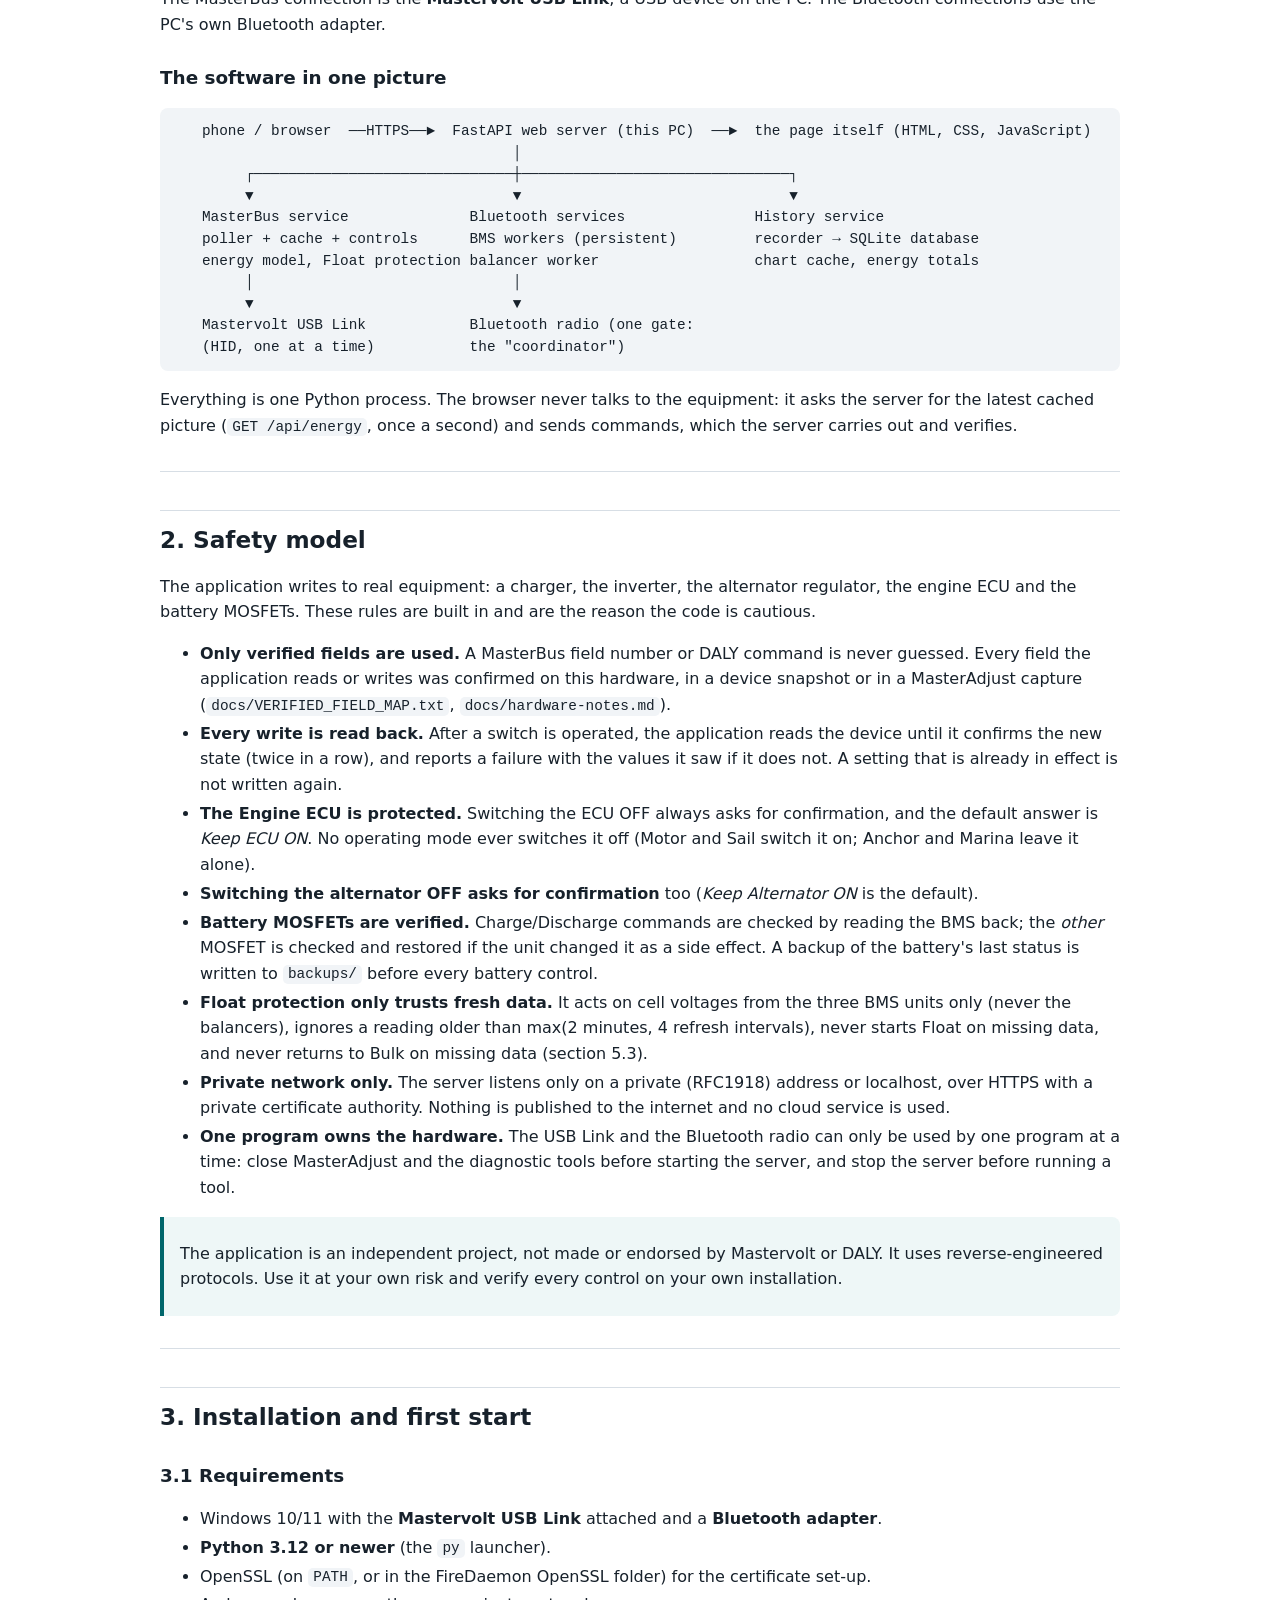
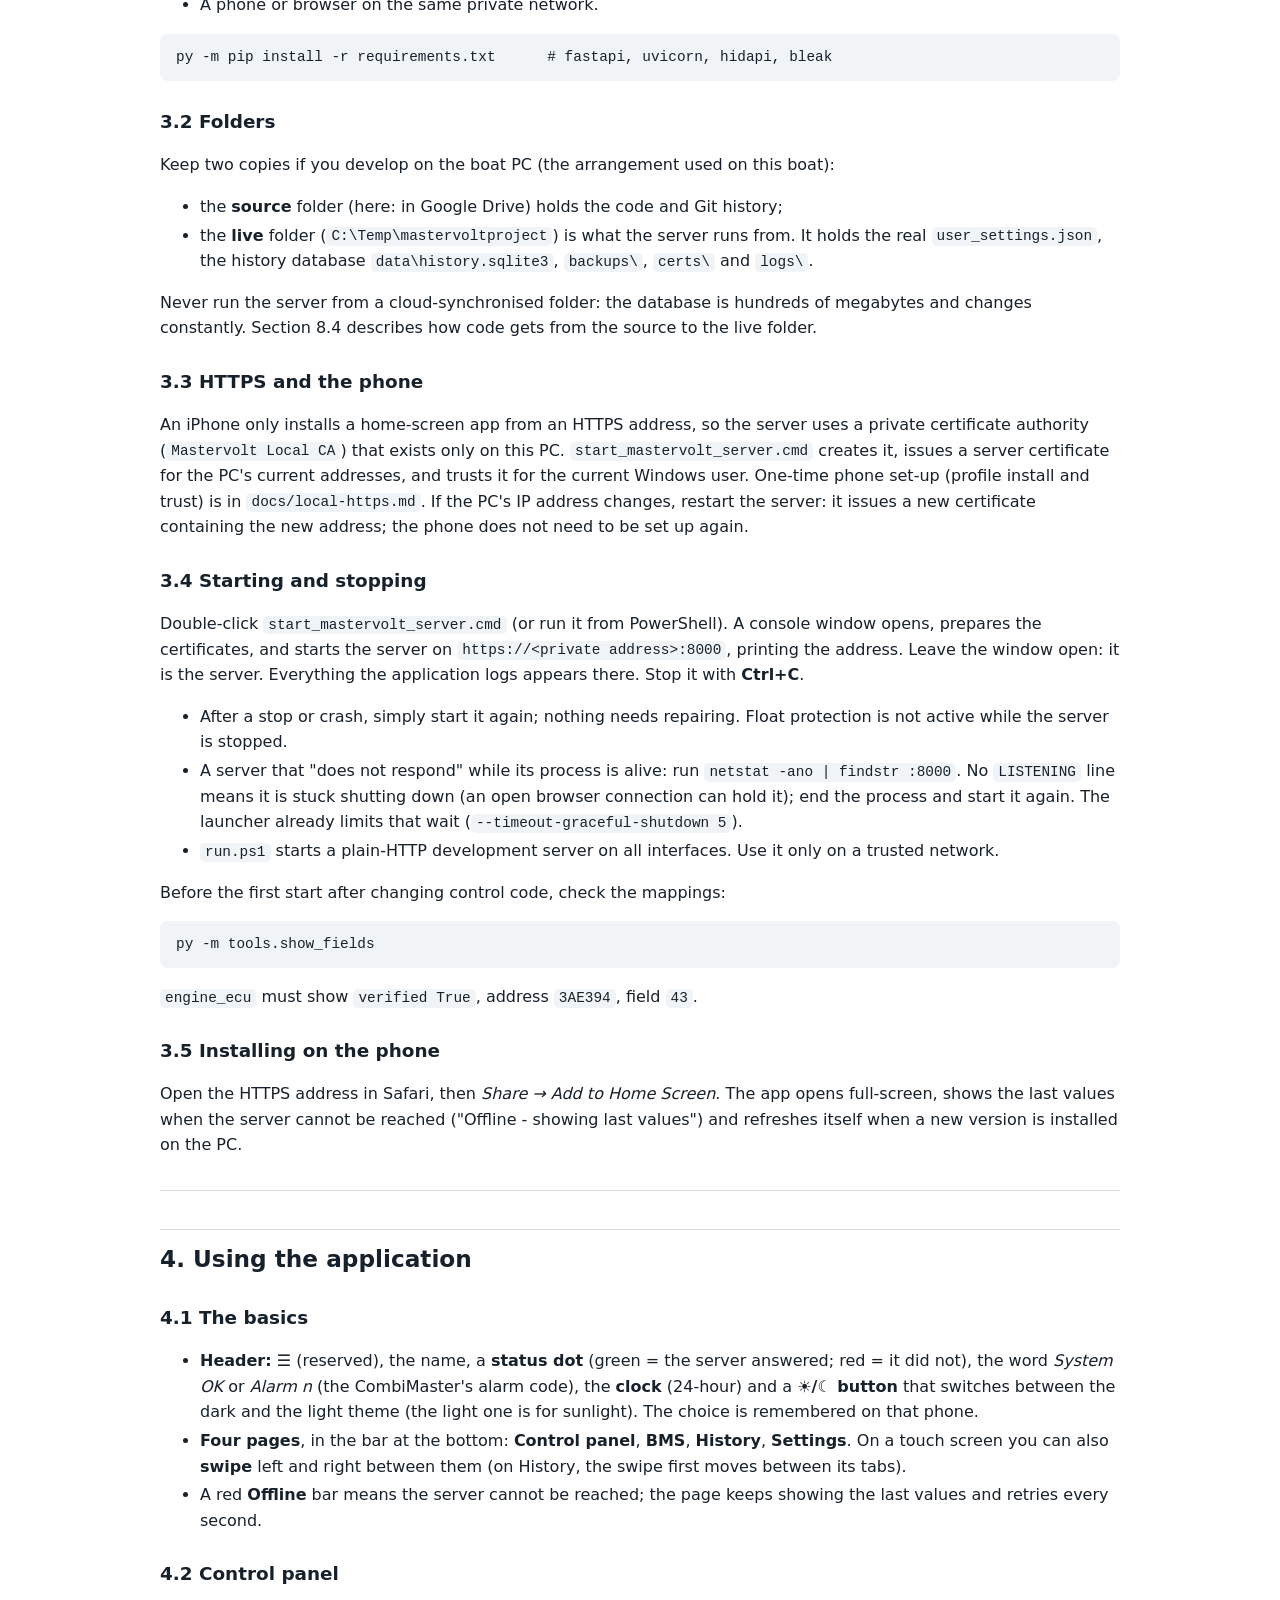
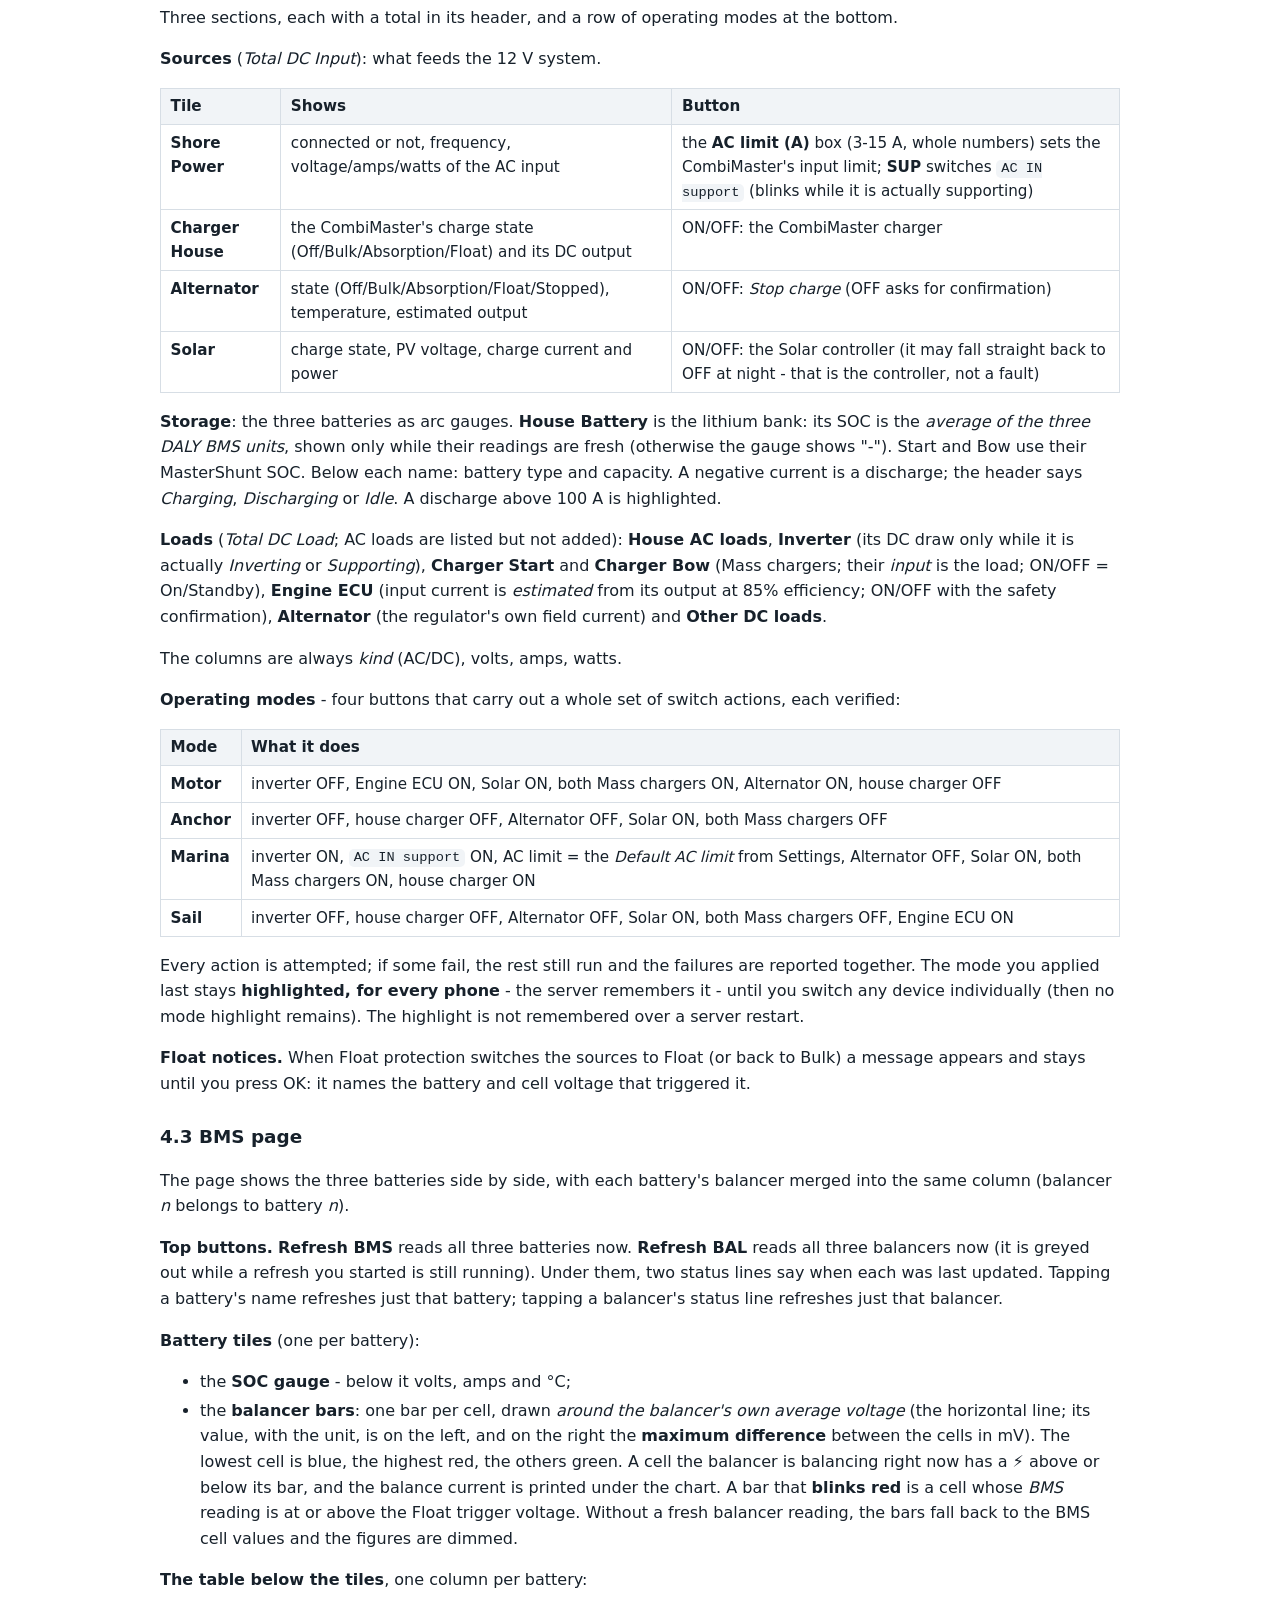
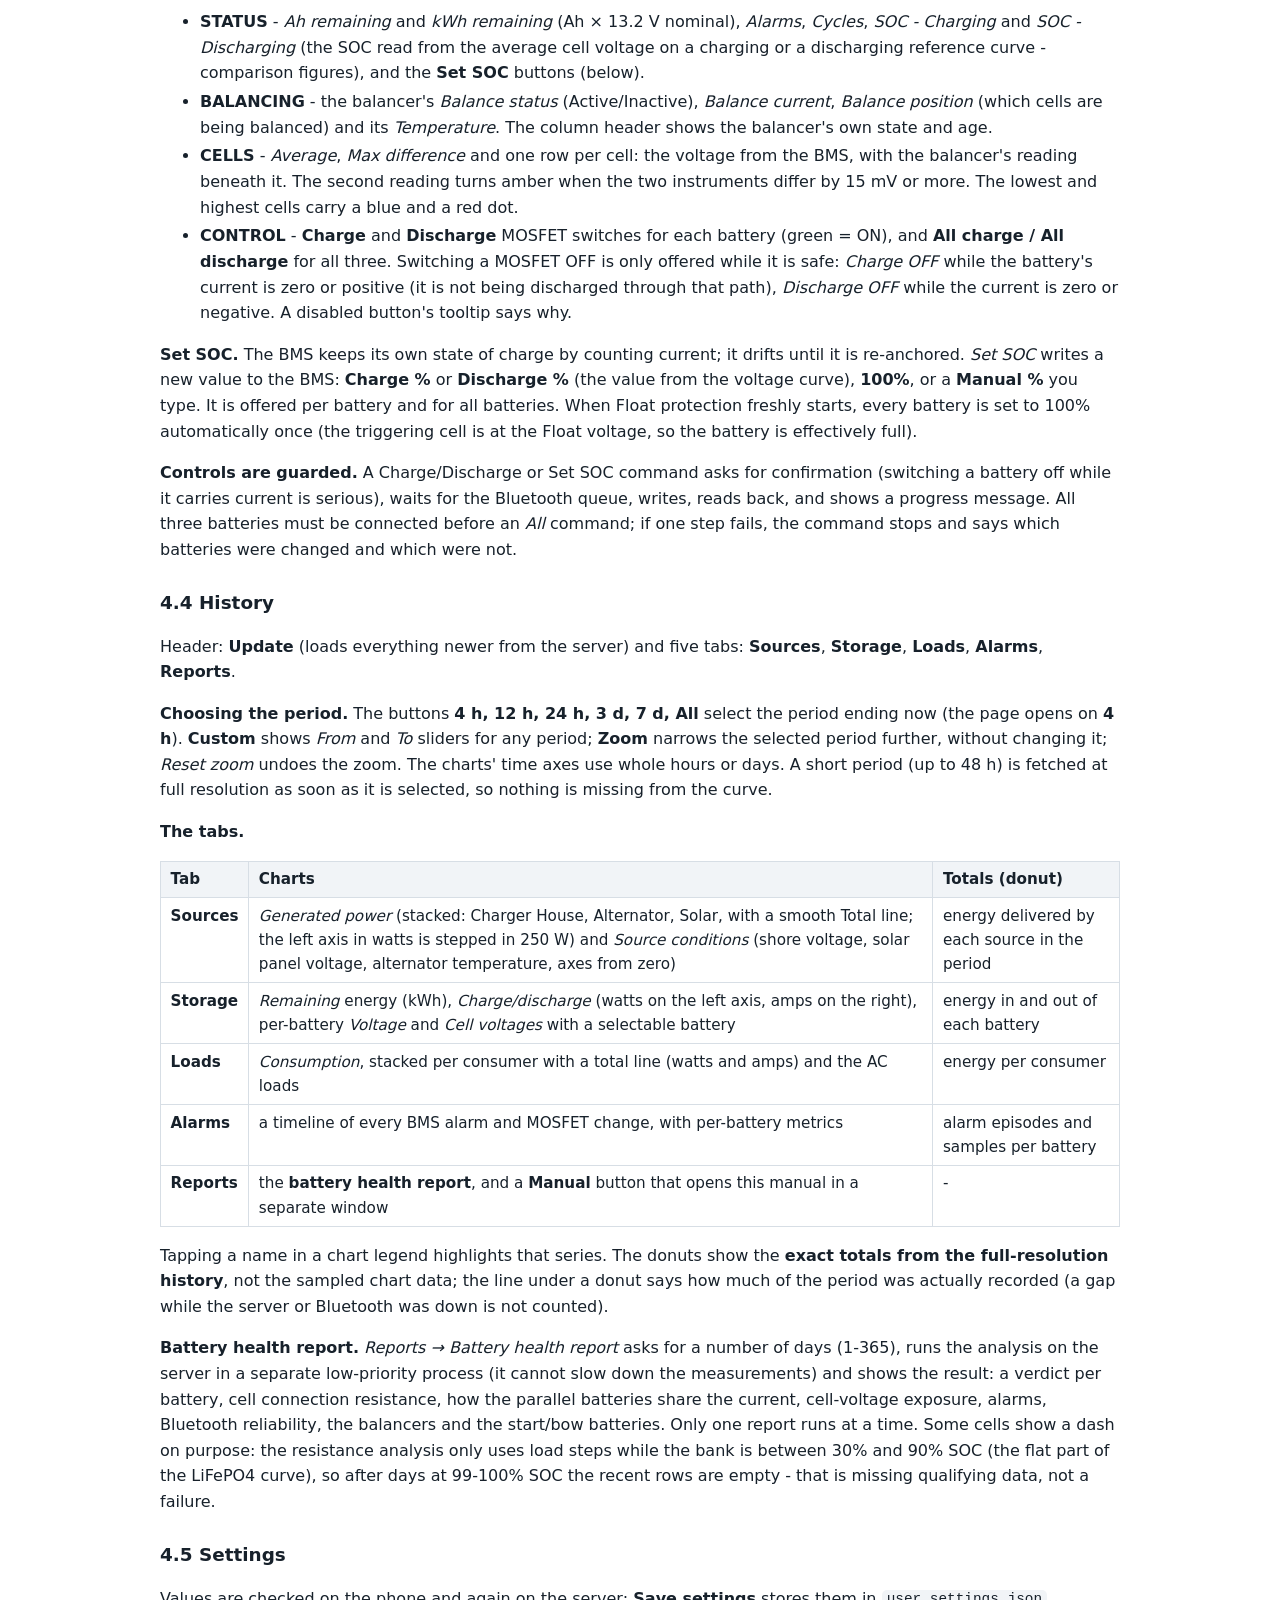
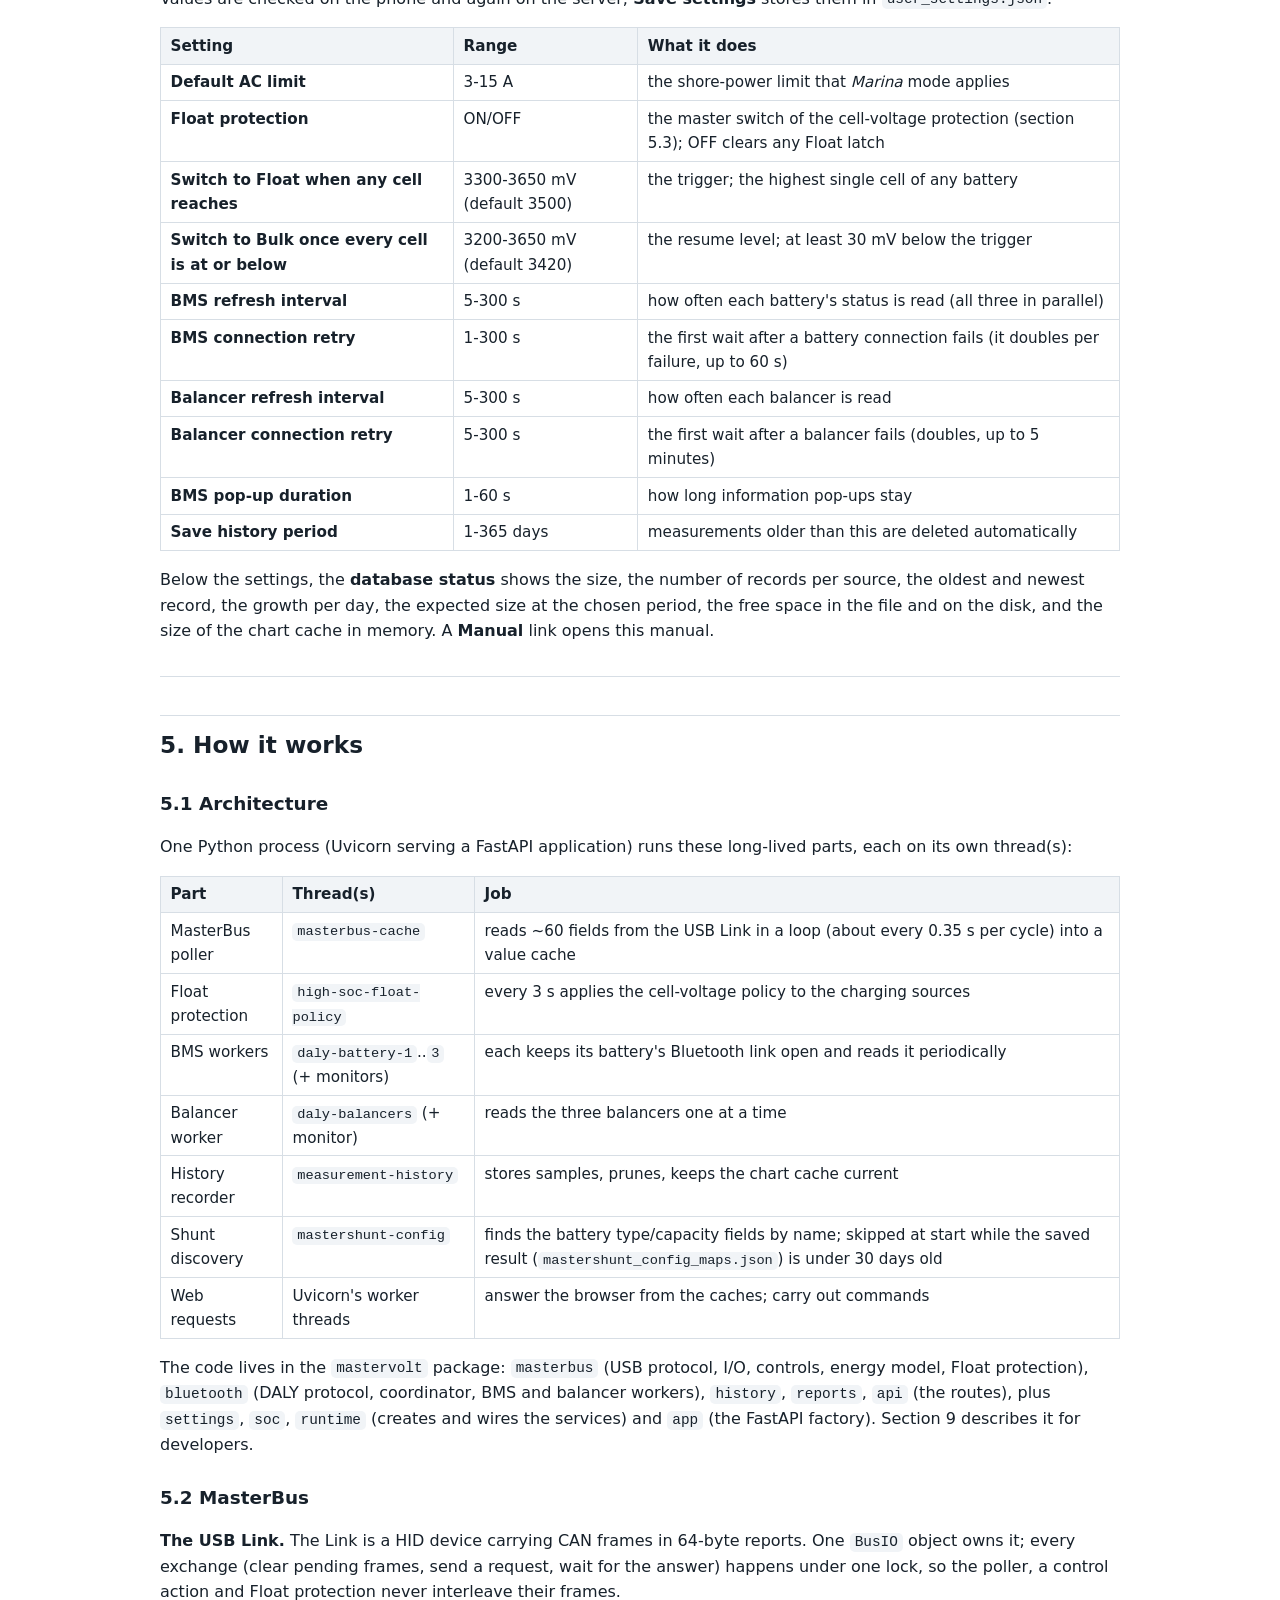
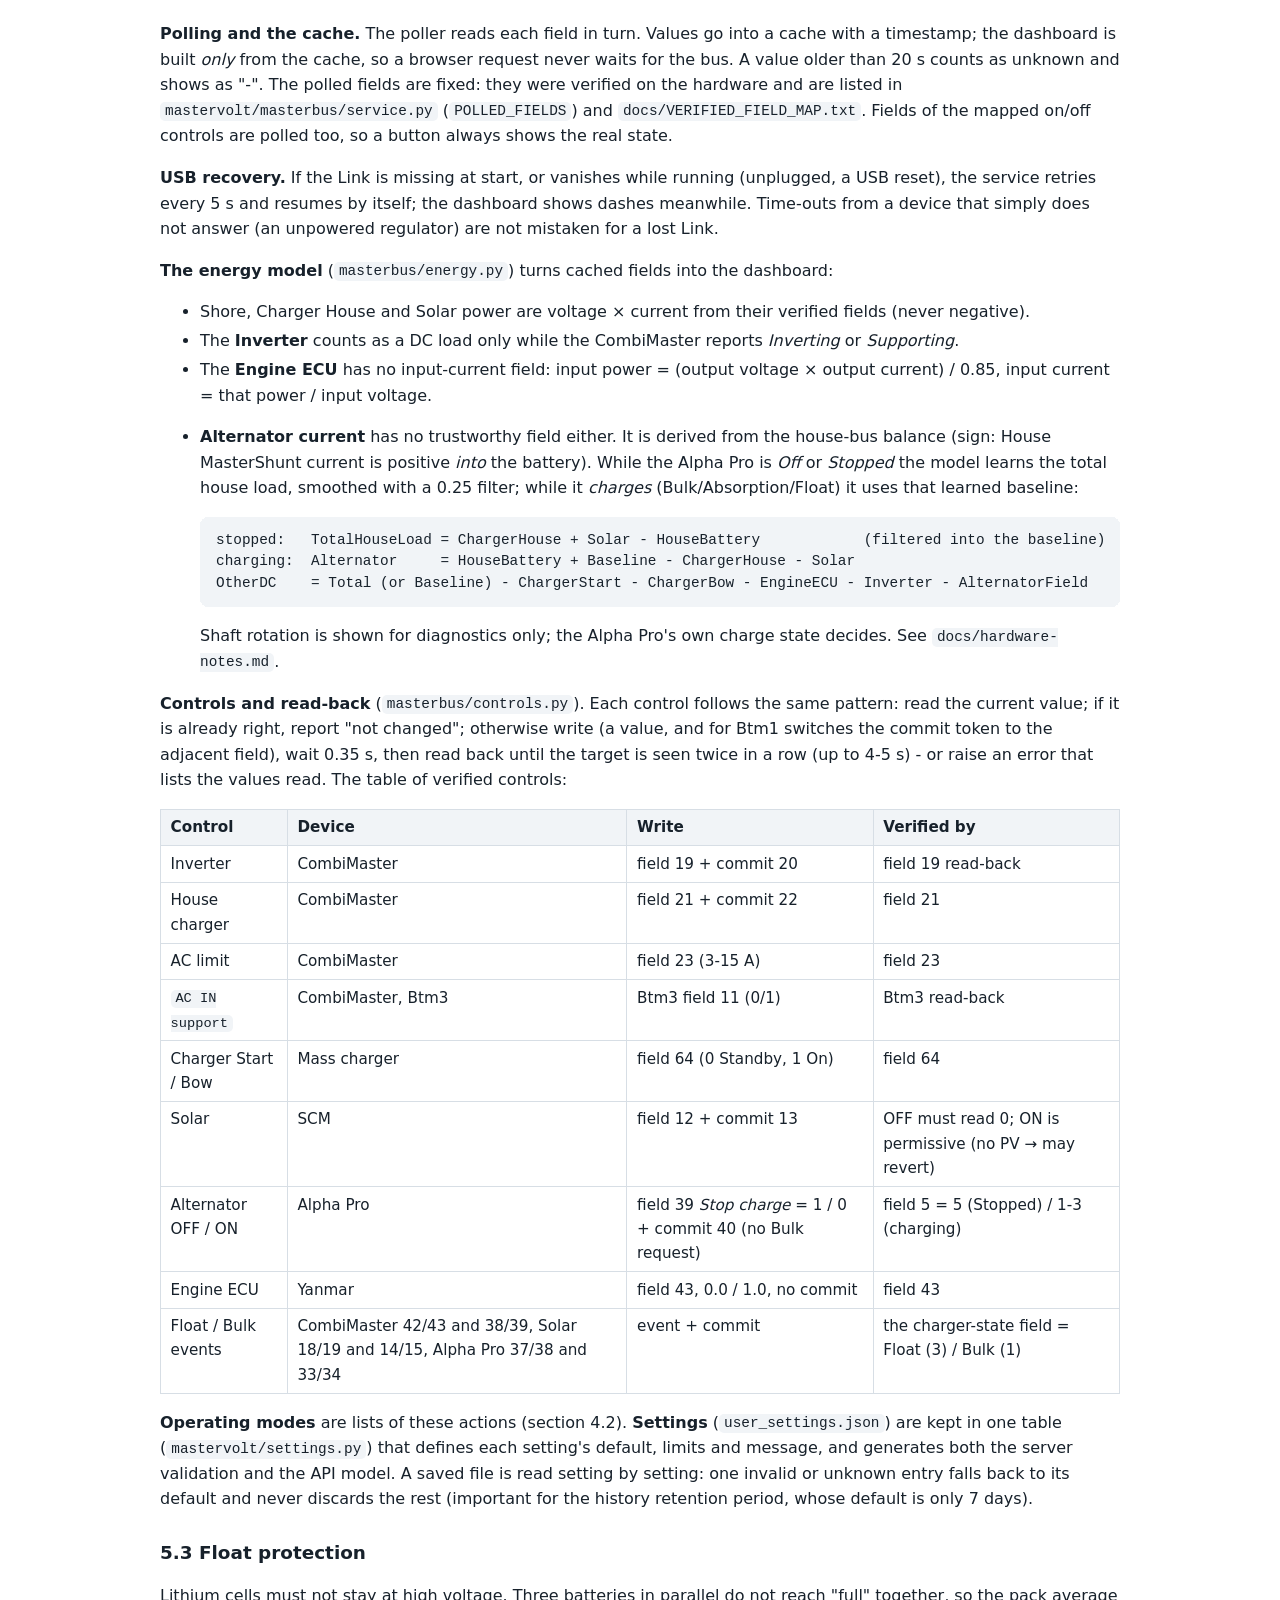
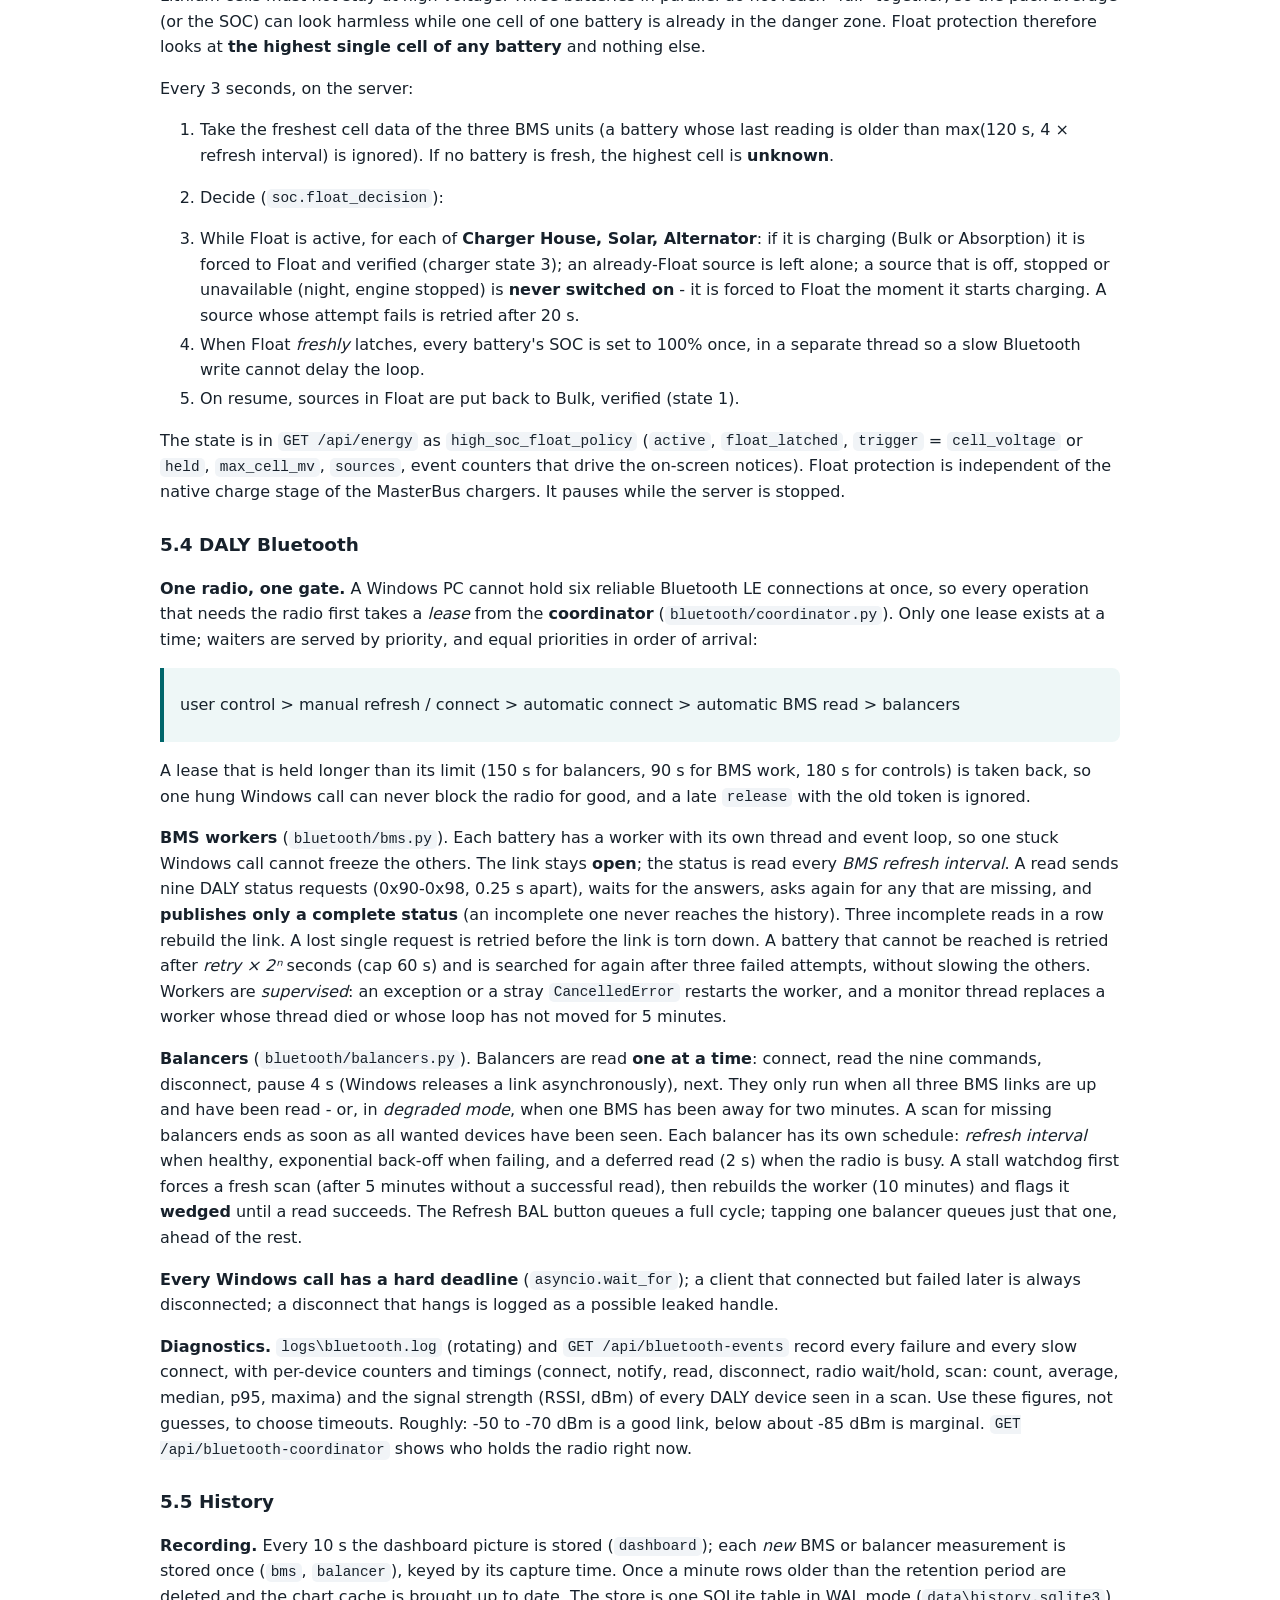
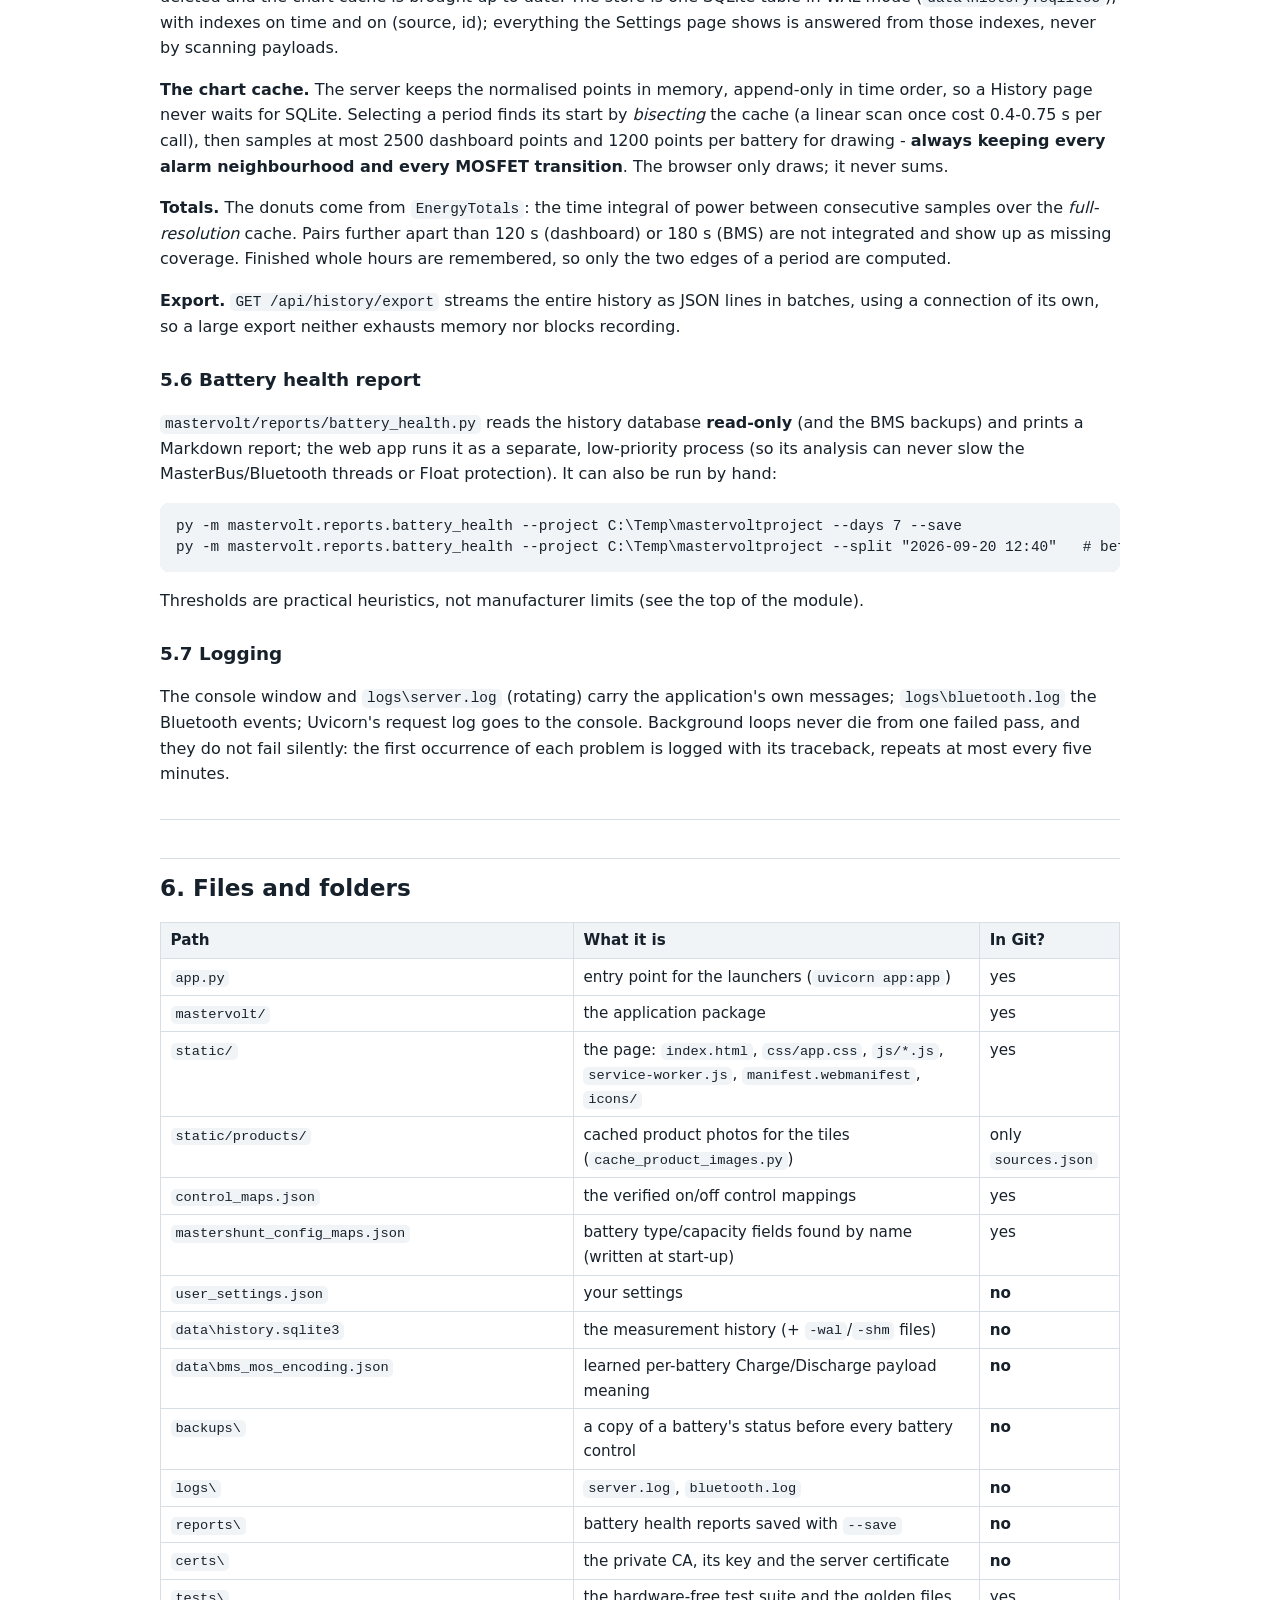
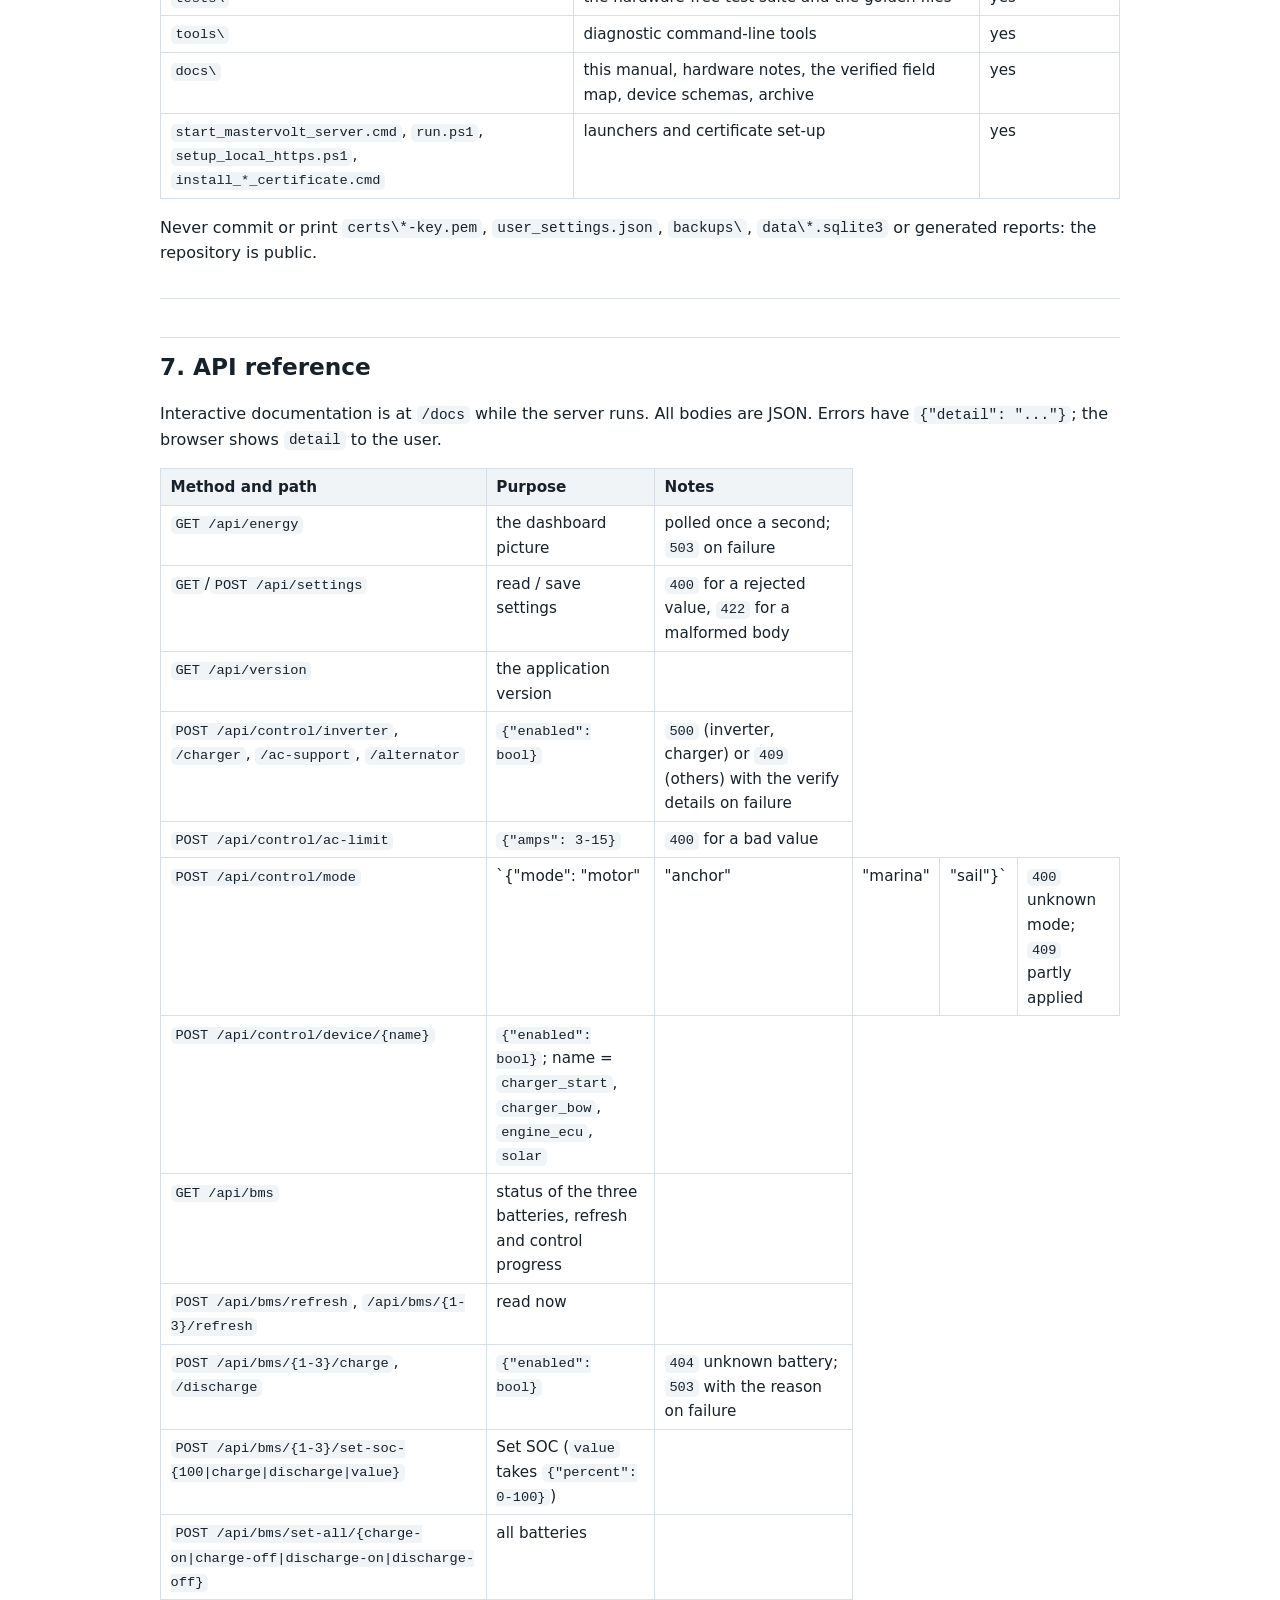
==== commit da66d5dc: "v2.0.5: battery health report headings render again; documented why some cells are empty The report " ====
--- a/docs/manual.html
+++ b/docs/manual.html
@@ -46,7 +46,7 @@
 <div class="wrap">
 
 <h1 id="mastervolt-energy-manual">Mastervolt Energy - Manual</h1>
-<p><strong>Version 2.0.4</strong> - the complete guide to using, operating and maintaining the application. It explains what every screen shows, how every number is obtained, what the application does on its own (Float protection, Bluetooth recovery, history), which files it keeps, what to do when something goes wrong, and how the code is organised for whoever changes it next.</p>
+<p><strong>Version 2.0.5</strong> - the complete guide to using, operating and maintaining the application. It explains what every screen shows, how every number is obtained, what the application does on its own (Float protection, Bluetooth recovery, history), which files it keeps, what to do when something goes wrong, and how the code is organised for whoever changes it next.</p>
 <p>How to read it: chapters 1-2 are for everybody, 3-4 for the person using the app on the boat, 5-8 for the person who runs and maintains it, 9-10 for the person who changes the code.</p>
 <hr>
 <nav class="toc"><strong>Contents</strong><ul><li><a href="#1-what-the-application-does">1. What the application does</a></li><li><a href="#2-safety-model">2. Safety model</a></li><li><a href="#3-installation-and-first-start">3. Installation and first start</a></li><li><a href="#4-using-the-application">4. Using the application</a></li><li><a href="#5-how-it-works">5. How it works</a></li><li><a href="#6-files-and-folders">6. Files and folders</a></li><li><a href="#7-api-reference">7. API reference</a></li><li><a href="#8-operating-and-maintaining">8. Operating and maintaining</a></li><li><a href="#9-developer-guide">9. Developer guide</a></li><li><a href="#10-glossary">10. Glossary</a></li></ul></nav>
@@ -123,7 +123,7 @@
 <p><strong>The tabs.</strong></p>
 <div class="table"><table><thead><tr><th>Tab</th><th>Charts</th><th>Totals (donut)</th></tr></thead><tbody><tr><td><strong>Sources</strong></td><td><em>Generated power</em> (stacked: Charger House, Alternator, Solar, with a smooth Total line; the left axis in watts is stepped in 250 W) and <em>Source conditions</em> (shore voltage, solar panel voltage, alternator temperature, axes from zero)</td><td>energy delivered by each source in the period</td></tr><tr><td><strong>Storage</strong></td><td><em>Remaining</em> energy (kWh), <em>Charge/discharge</em> (watts on the left axis, amps on the right), per-battery <em>Voltage</em> and <em>Cell voltages</em> with a selectable battery</td><td>energy in and out of each battery</td></tr><tr><td><strong>Loads</strong></td><td><em>Consumption</em>, stacked per consumer with a total line (watts and amps) and the AC loads</td><td>energy per consumer</td></tr><tr><td><strong>Alarms</strong></td><td>a timeline of every BMS alarm and MOSFET change, with per-battery metrics</td><td>alarm episodes and samples per battery</td></tr><tr><td><strong>Reports</strong></td><td>the <strong>battery health report</strong>, and a <strong>Manual</strong> button that opens this manual in a separate window</td><td>-</td></tr></tbody></table></div>
 <p>Tapping a name in a chart legend highlights that series. The donuts show the <strong>exact totals from the full-resolution history</strong>, not the sampled chart data; the line under a donut says how much of the period was actually recorded (a gap while the server or Bluetooth was down is not counted).</p>
-<p><strong>Battery health report.</strong> <em>Reports → Battery health report</em> asks for a number of days (1-365), runs the analysis on the server in a separate low-priority process (it cannot slow down the measurements) and shows the result: a verdict per battery, cell connection resistance, how the parallel batteries share the current, cell-voltage exposure, alarms, Bluetooth reliability, the balancers and the start/bow batteries. Only one report runs at a time.</p>
+<p><strong>Battery health report.</strong> <em>Reports → Battery health report</em> asks for a number of days (1-365), runs the analysis on the server in a separate low-priority process (it cannot slow down the measurements) and shows the result: a verdict per battery, cell connection resistance, how the parallel batteries share the current, cell-voltage exposure, alarms, Bluetooth reliability, the balancers and the start/bow batteries. Only one report runs at a time. Some cells show a dash on purpose: the resistance analysis only uses load steps while the bank is between 30% and 90% SOC (the flat part of the LiFePO4 curve), so after days at 99-100% SOC the recent rows are empty - that is missing qualifying data, not a failure.</p>
 <h3 id="4-5-settings">4.5 Settings</h3>
 <p>Values are checked on the phone and again on the server; <strong>Save settings</strong> stores them in <code>user_settings.json</code>.</p>
 <div class="table"><table><thead><tr><th>Setting</th><th>Range</th><th>What it does</th></tr></thead><tbody><tr><td><strong>Default AC limit</strong></td><td>3-15 A</td><td>the shore-power limit that <em>Marina</em> mode applies</td></tr><tr><td><strong>Float protection</strong></td><td>ON/OFF</td><td>the master switch of the cell-voltage protection (section 5.3); OFF clears any Float latch</td></tr><tr><td><strong>Switch to Float when any cell reaches</strong></td><td>3300-3650 mV (default 3500)</td><td>the trigger; the highest single cell of any battery</td></tr><tr><td><strong>Switch to Bulk once every cell is at or below</strong></td><td>3200-3650 mV (default 3420)</td><td>the resume level; at least 30 mV below the trigger</td></tr><tr><td><strong>BMS refresh interval</strong></td><td>5-300 s</td><td>how often each battery's status is read (all three in parallel)</td></tr><tr><td><strong>BMS connection retry</strong></td><td>1-300 s</td><td>the first wait after a battery connection fails (it doubles per failure, up to 60 s)</td></tr><tr><td><strong>Balancer refresh interval</strong></td><td>5-300 s</td><td>how often each balancer is read</td></tr><tr><td><strong>Balancer connection retry</strong></td><td>5-300 s</td><td>the first wait after a balancer fails (doubles, up to 5 minutes)</td></tr><tr><td><strong>BMS pop-up duration</strong></td><td>1-60 s</td><td>how long information pop-ups stay</td></tr><tr><td><strong>Save history period</strong></td><td>1-365 days</td><td>measurements older than this are deleted automatically</td></tr></tbody></table></div>
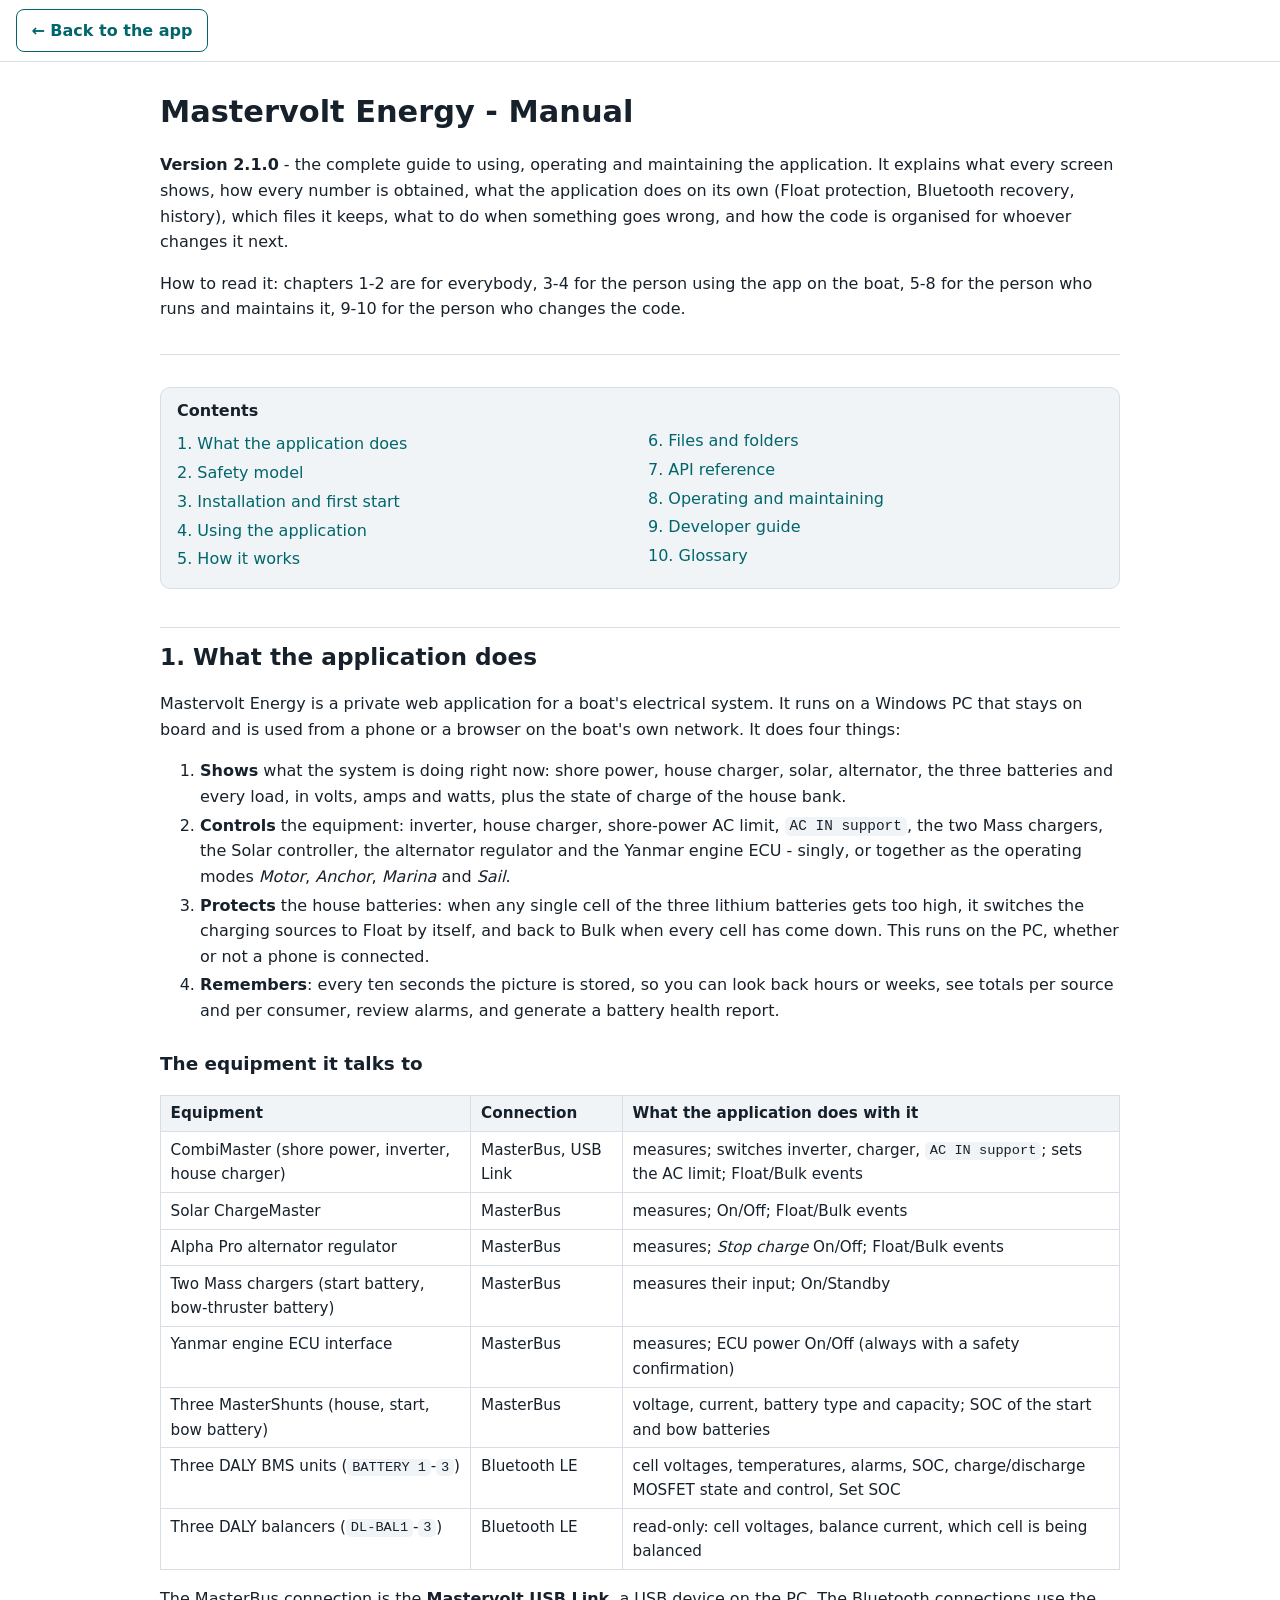
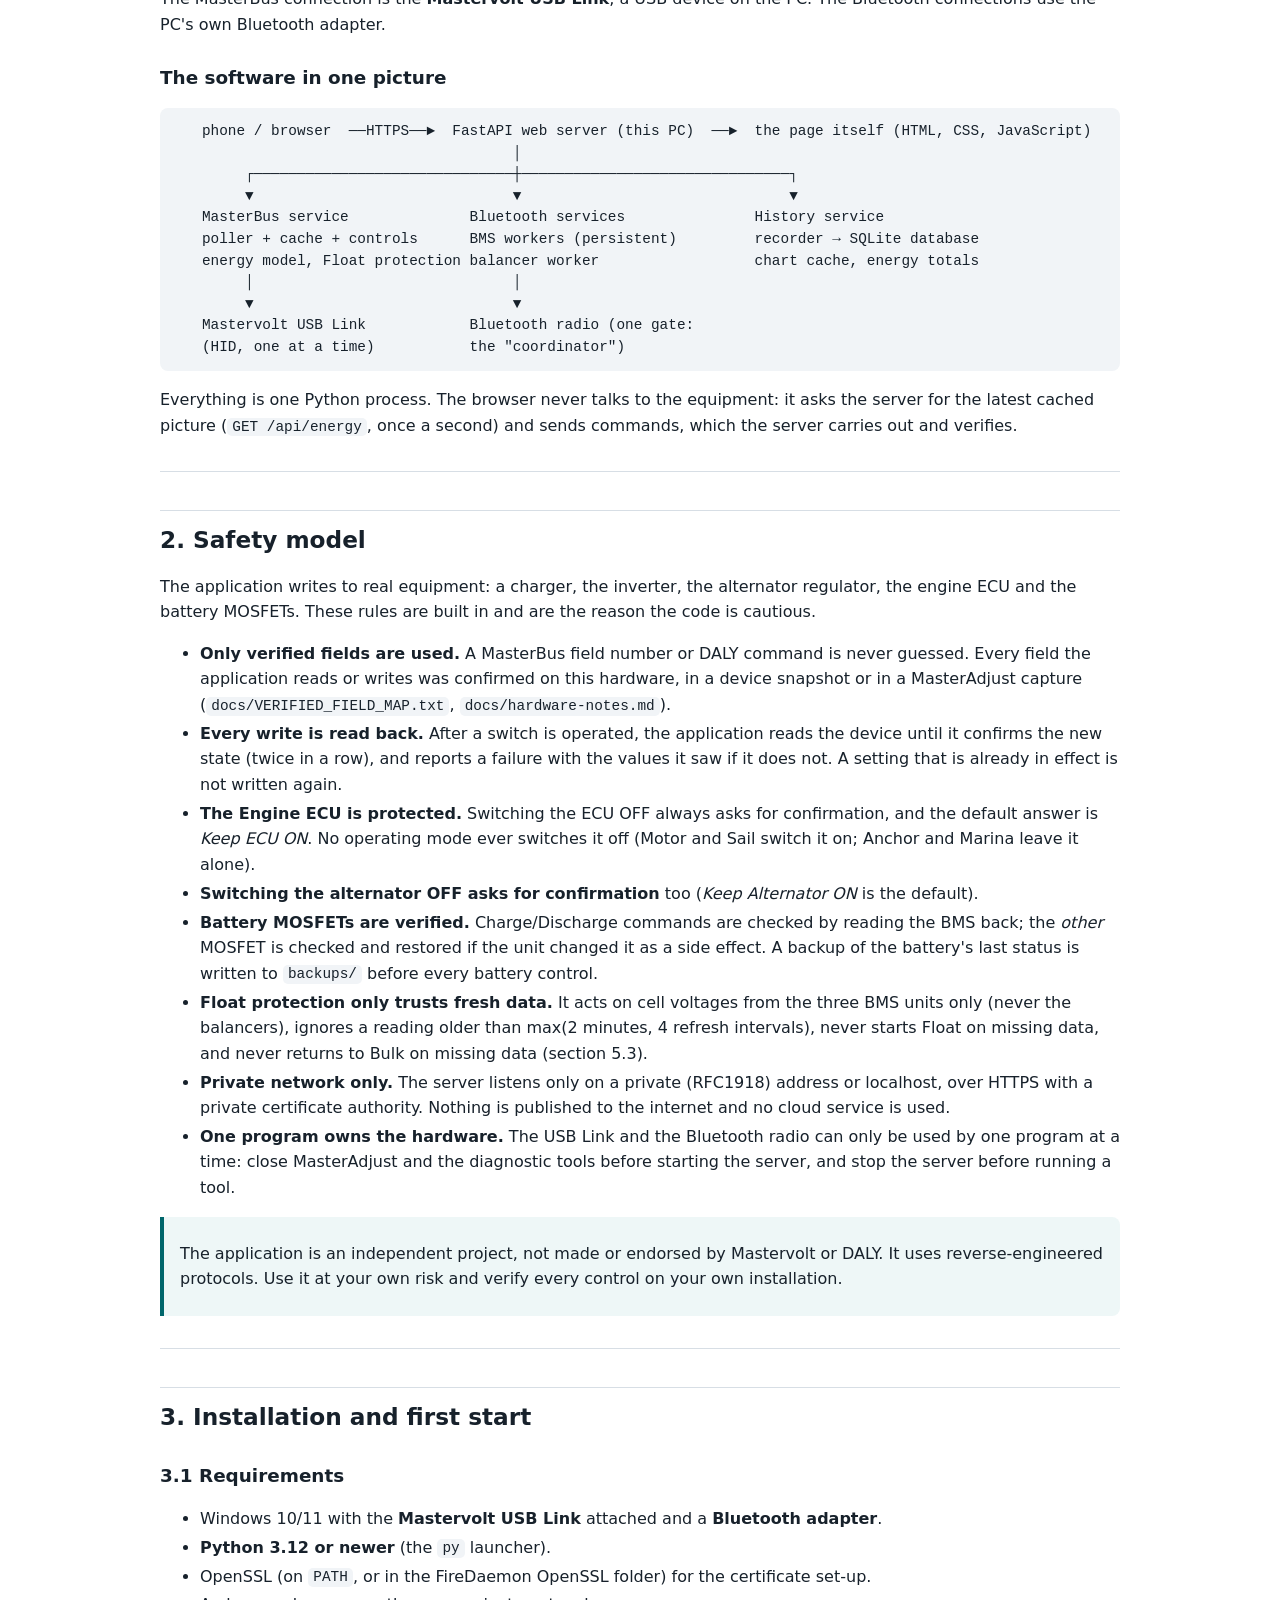
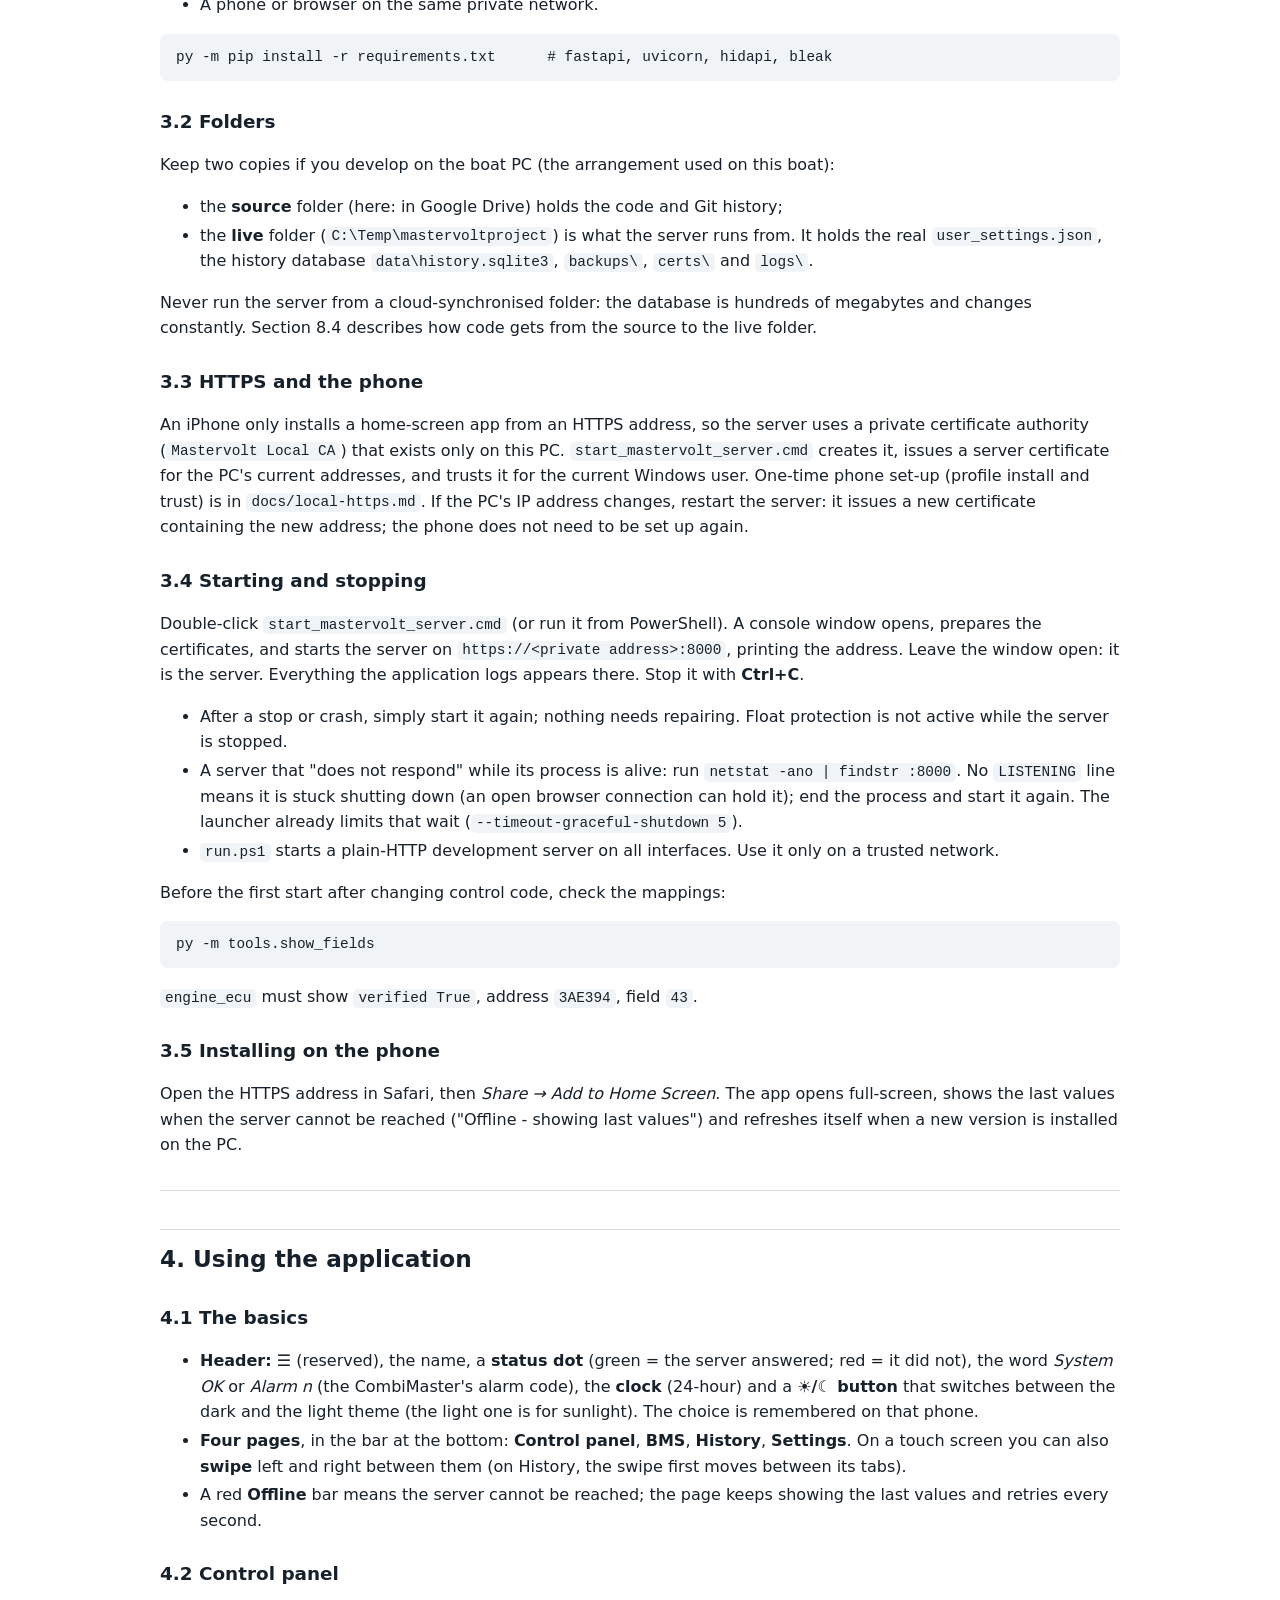
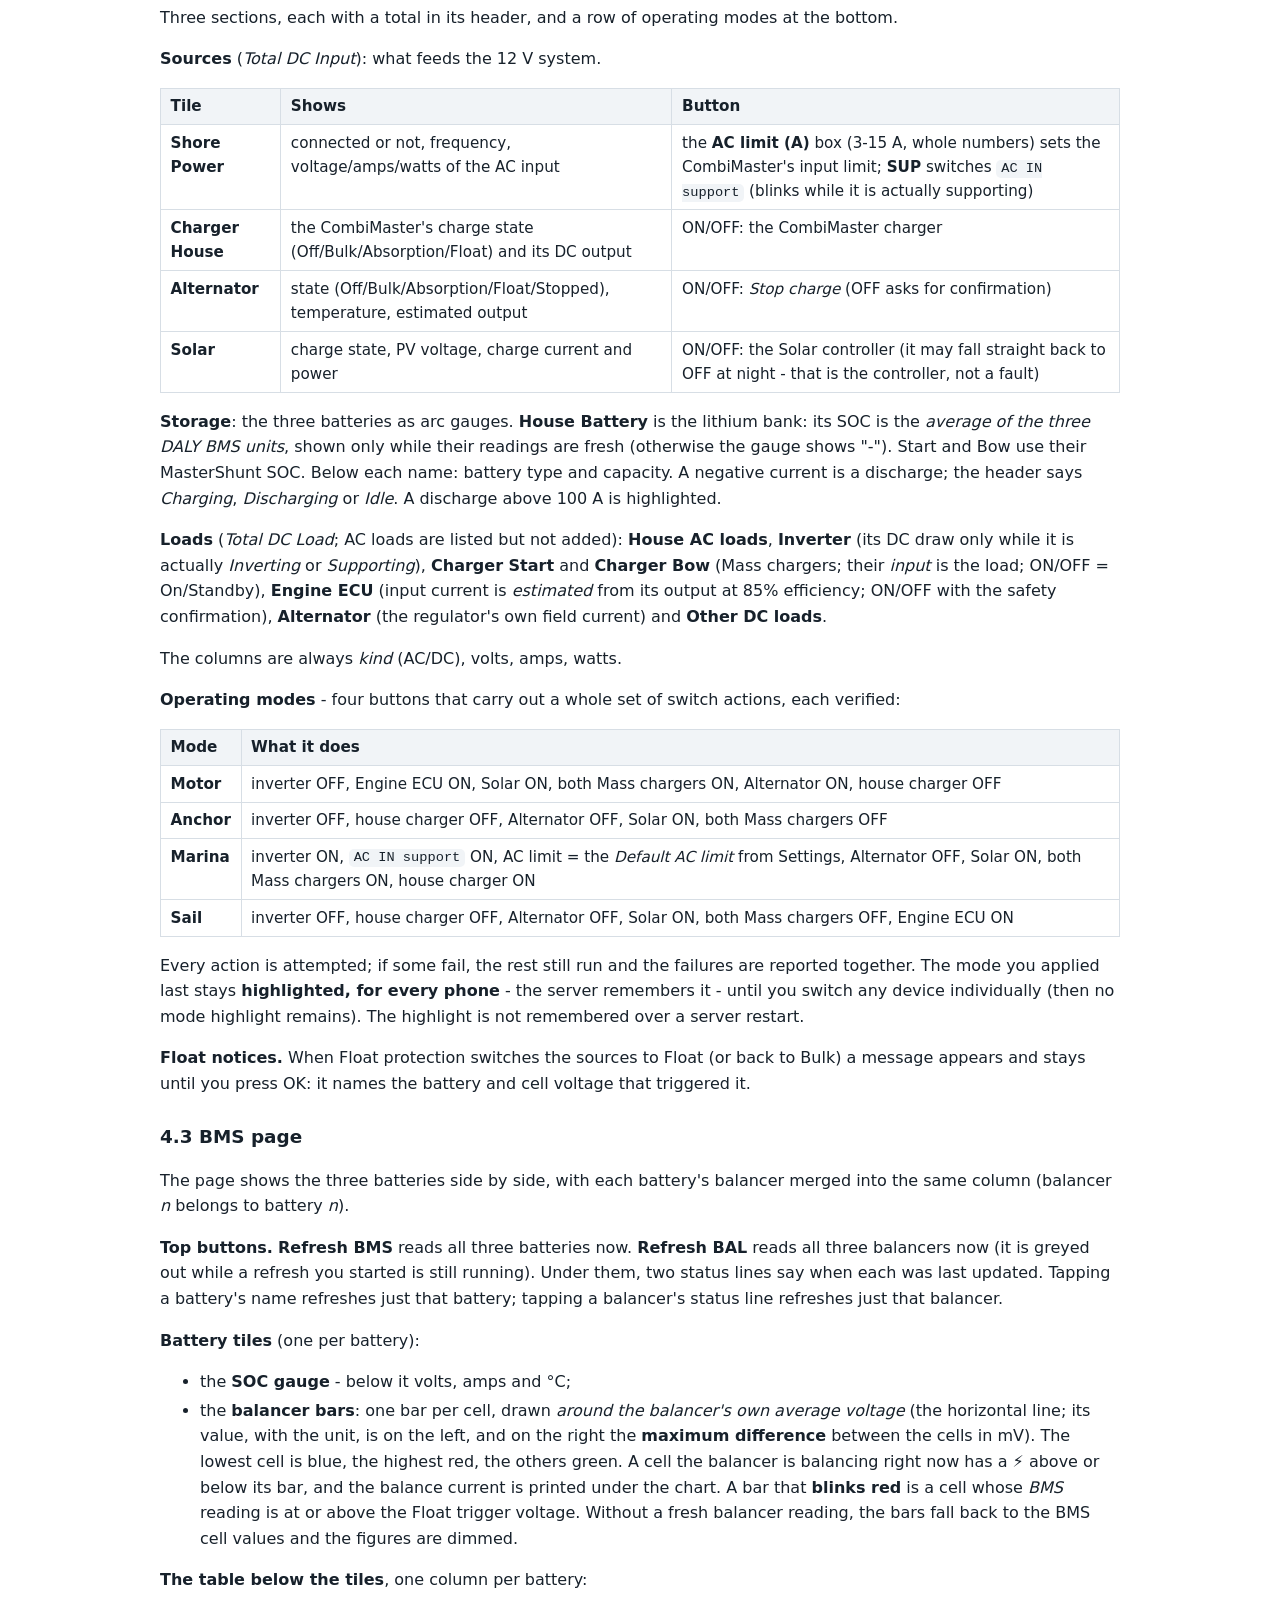
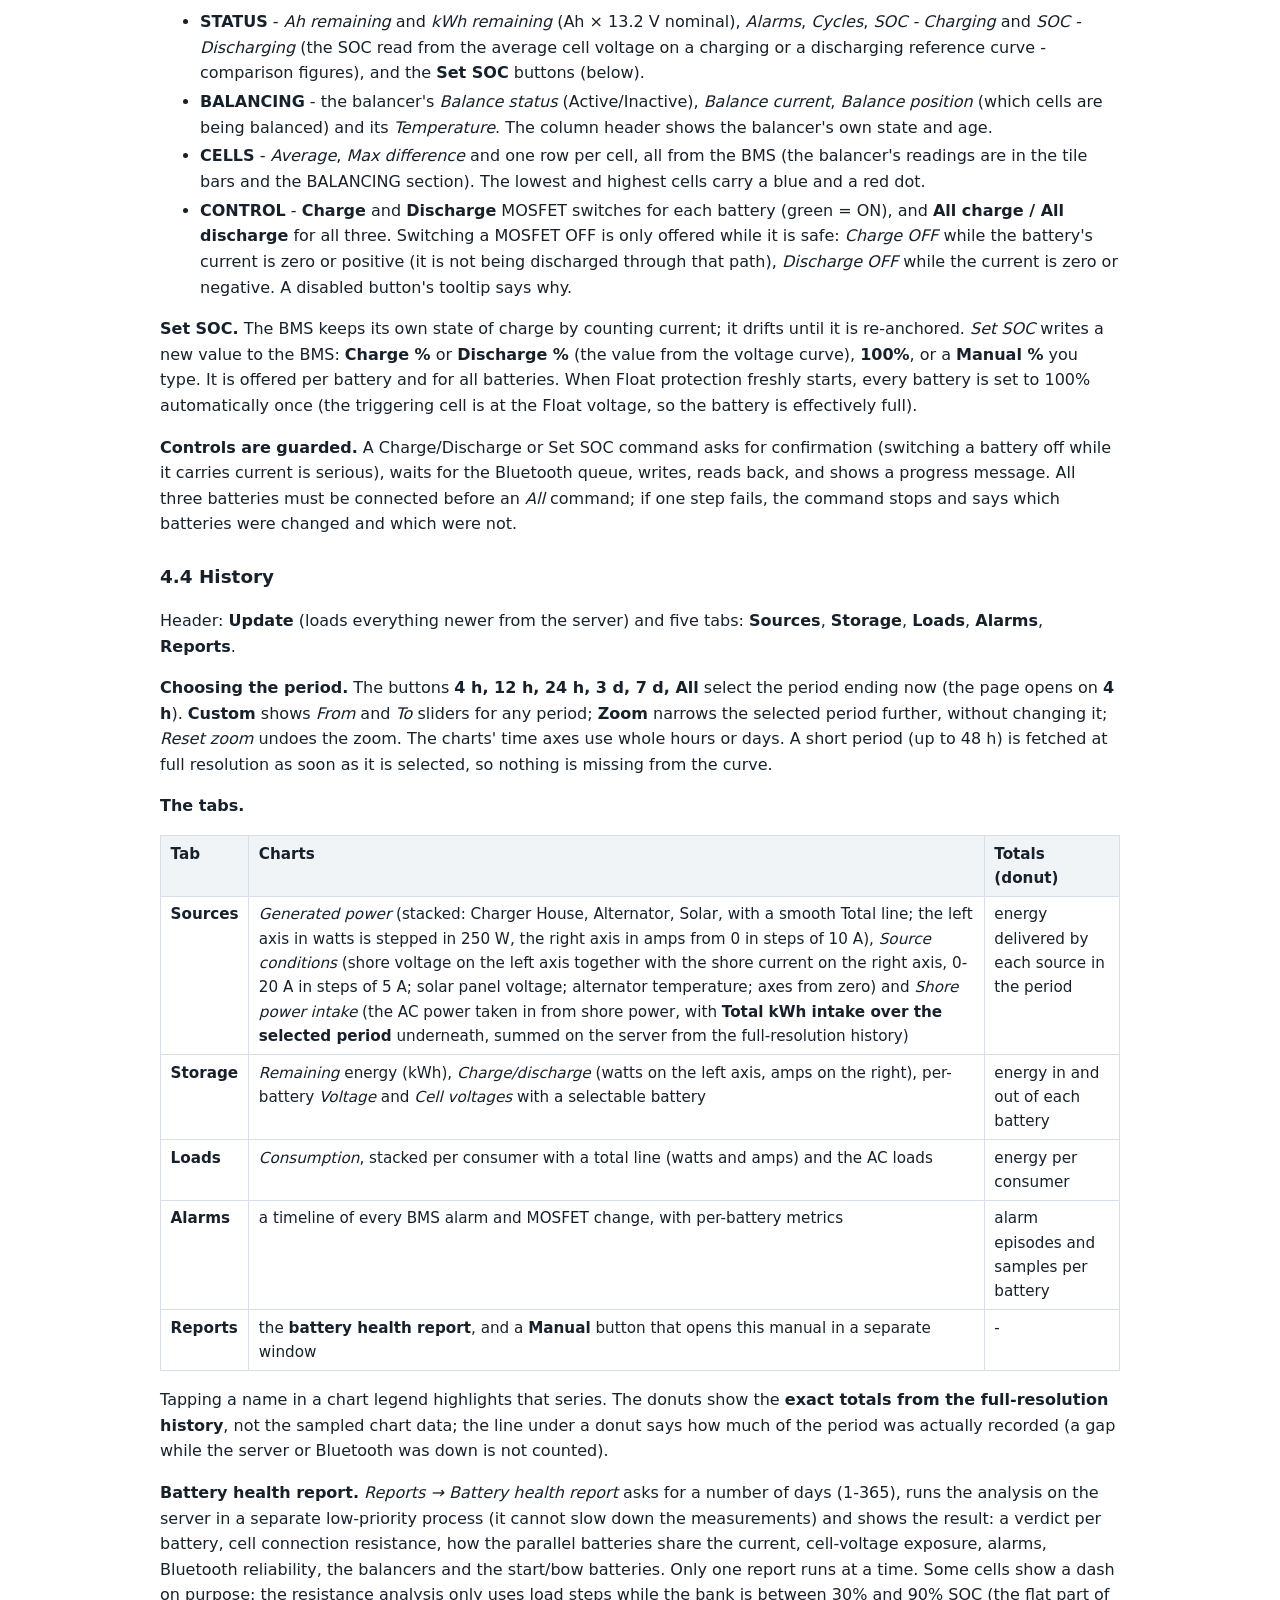
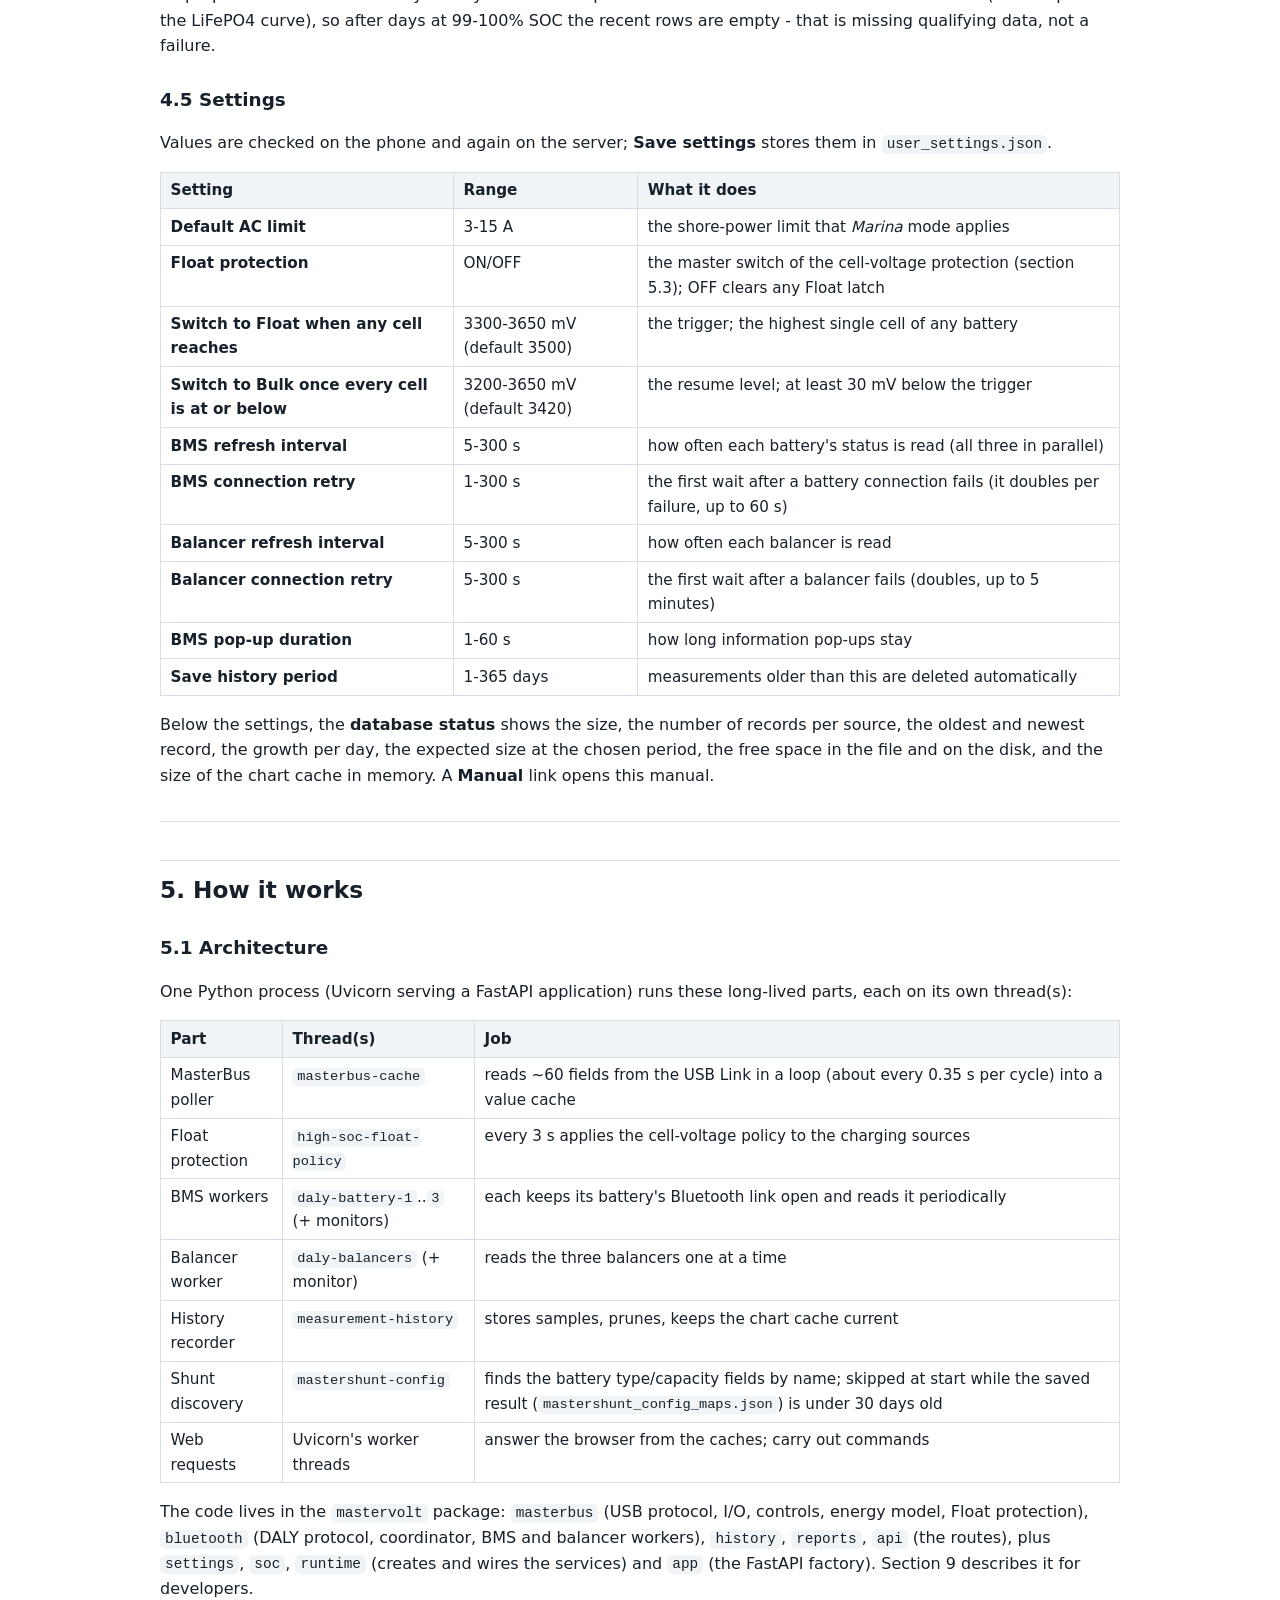
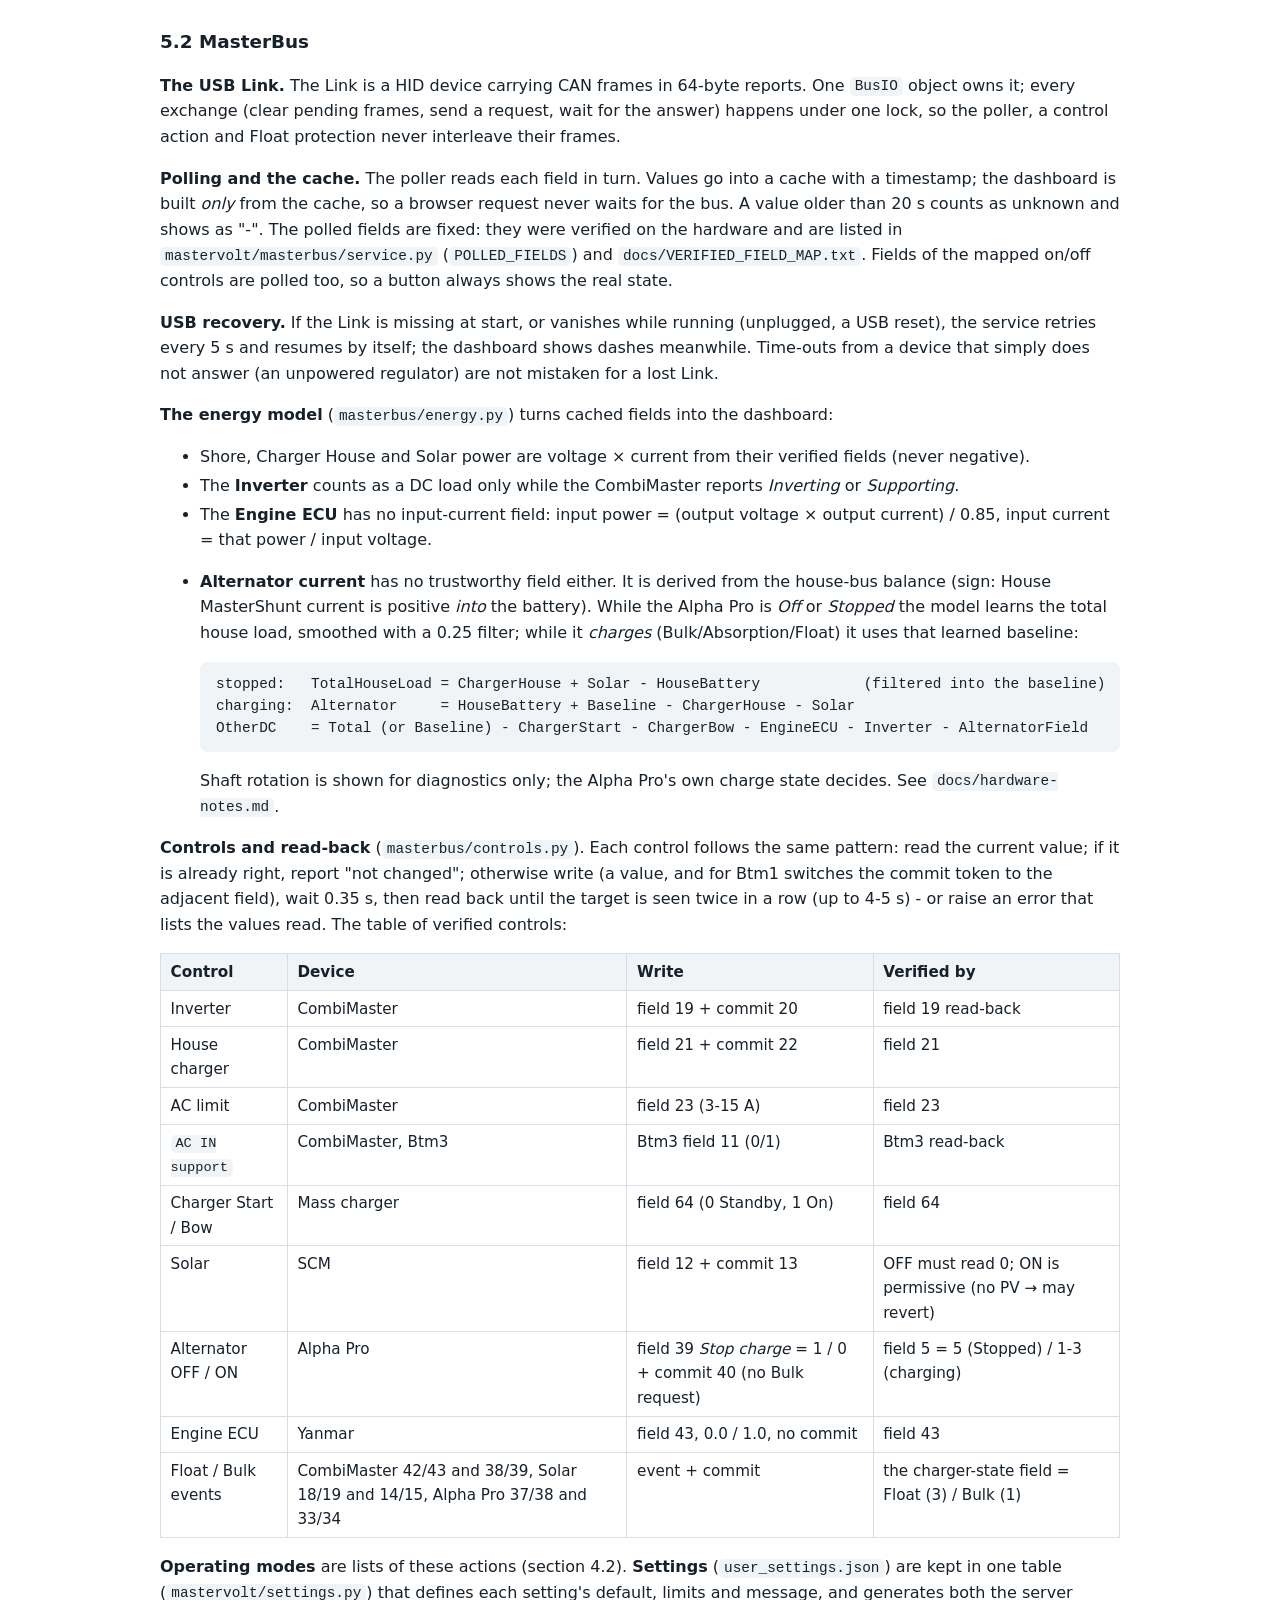
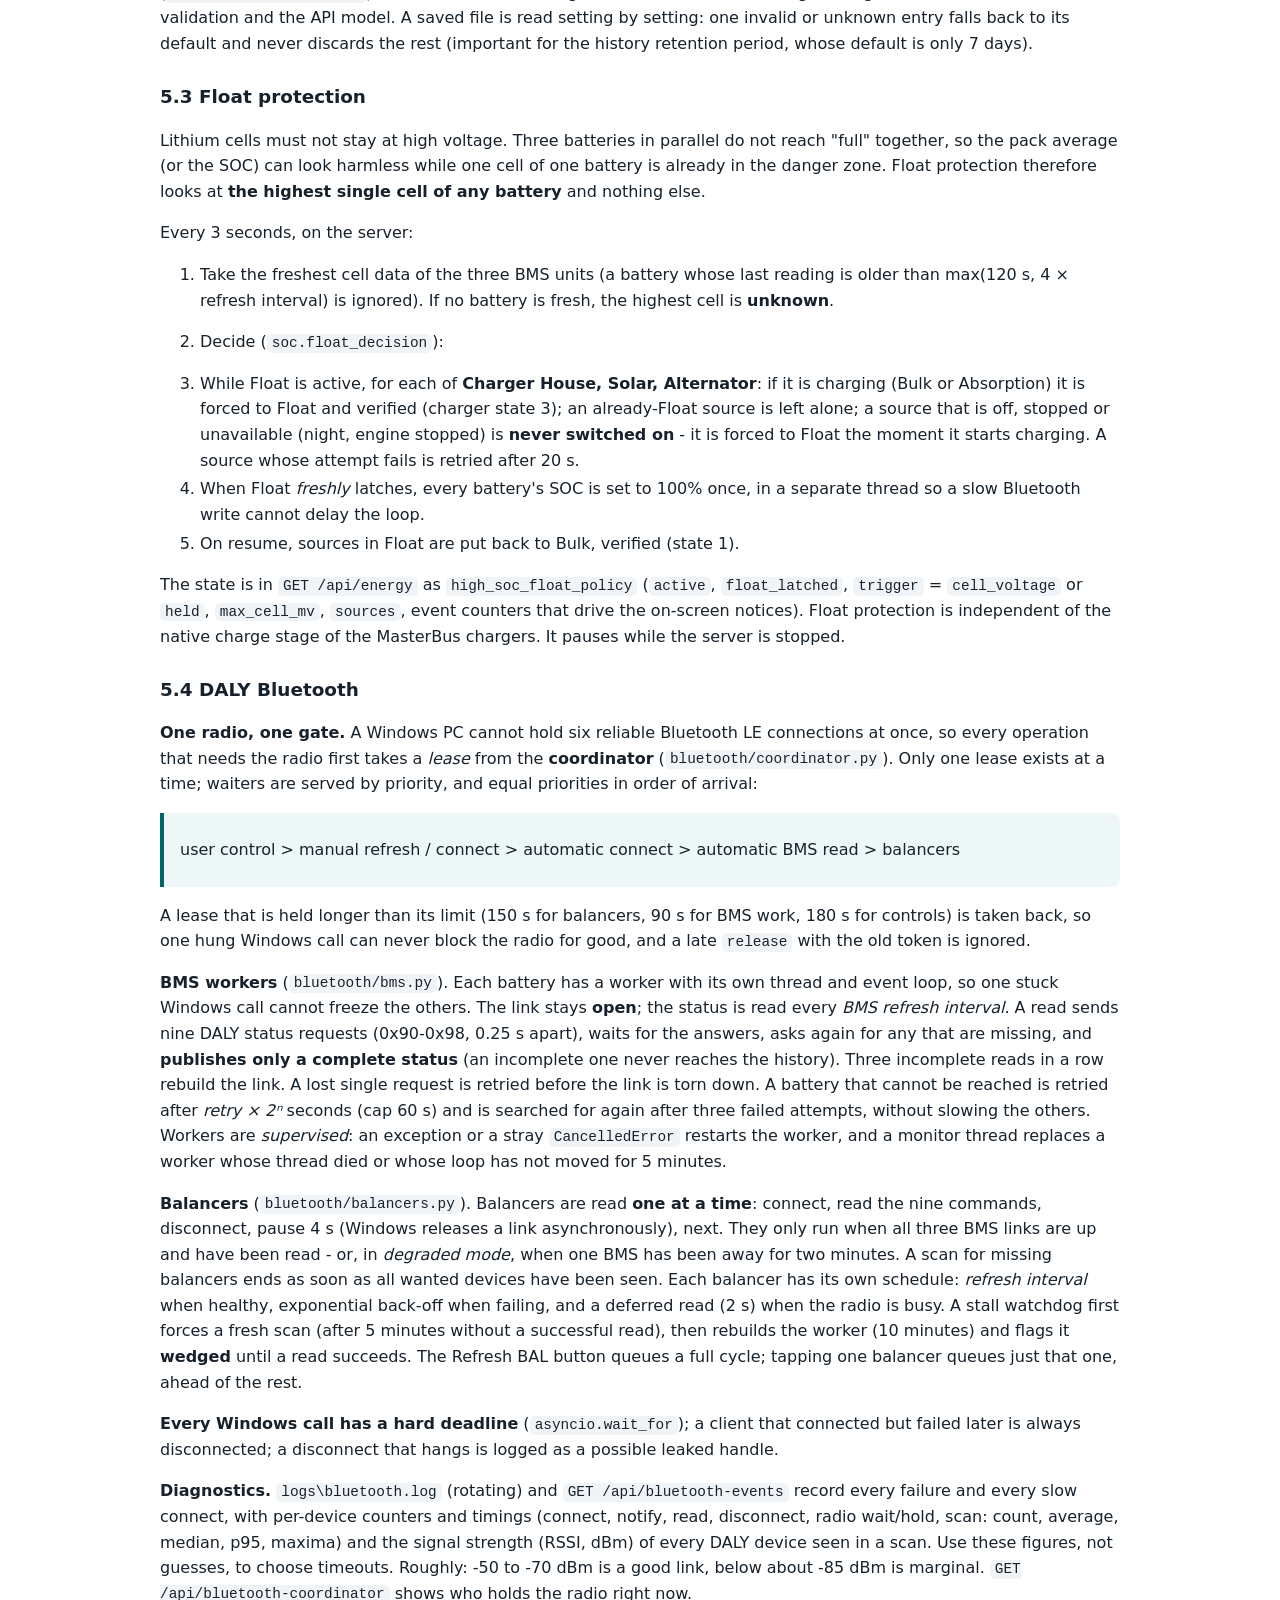
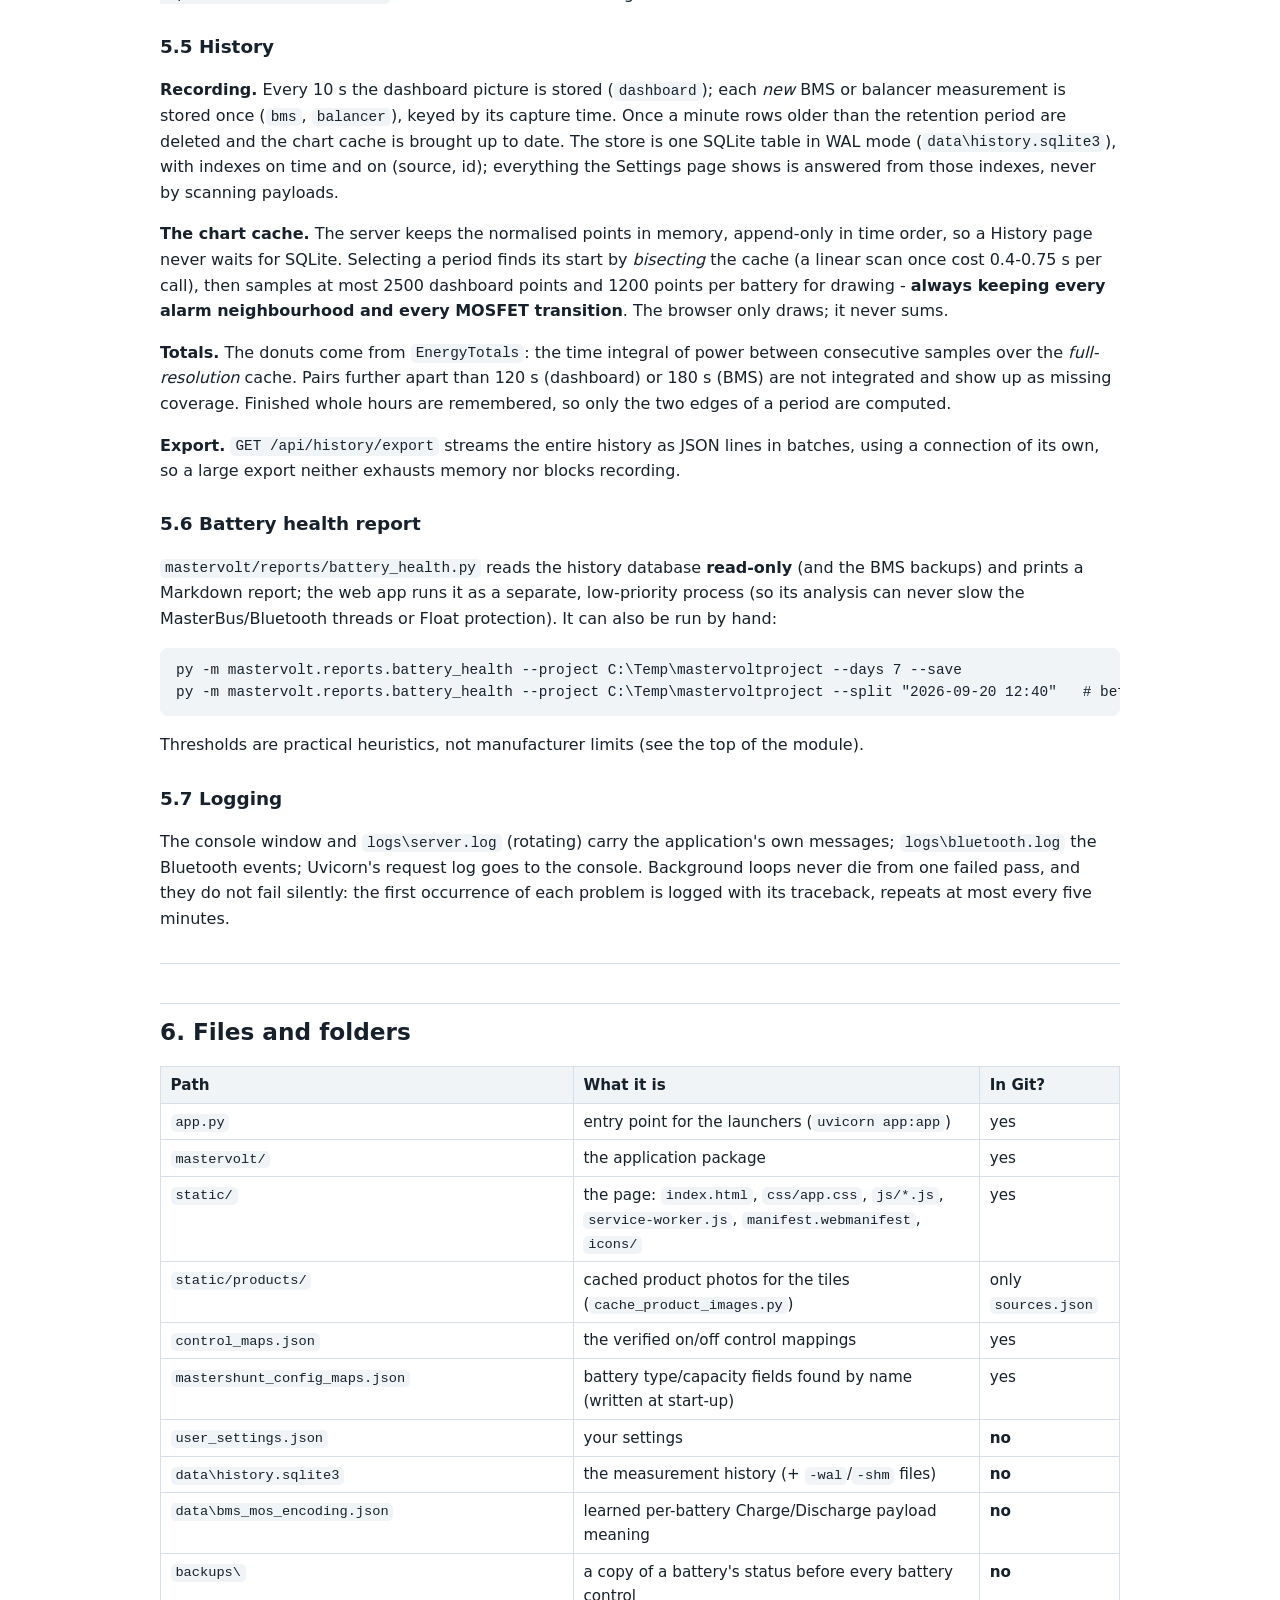
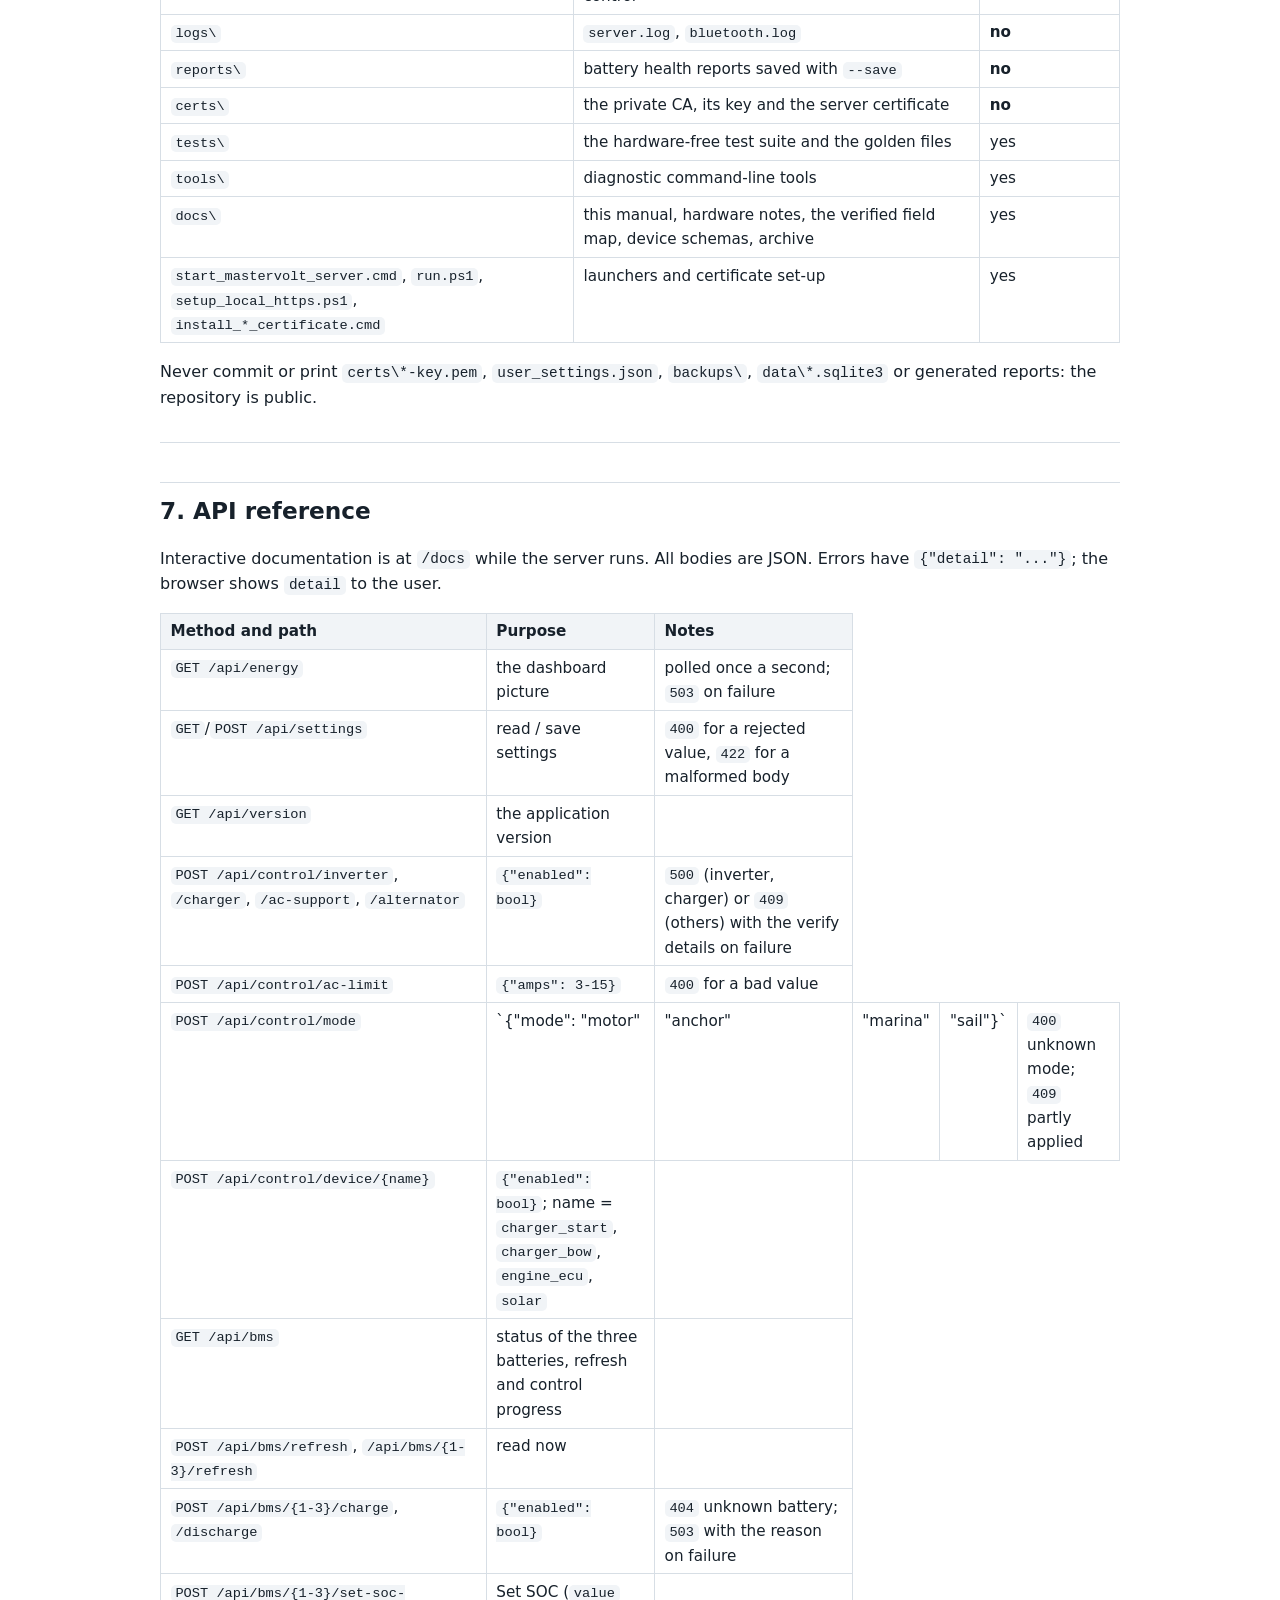
==== commit 243be87f: "v2.1.0: shore current on the shore voltage chart, Shore power intake section with kWh total, amp axi" ====
--- a/docs/manual.html
+++ b/docs/manual.html
@@ -46,7 +46,7 @@
 <div class="wrap">
 
 <h1 id="mastervolt-energy-manual">Mastervolt Energy - Manual</h1>
-<p><strong>Version 2.0.5</strong> - the complete guide to using, operating and maintaining the application. It explains what every screen shows, how every number is obtained, what the application does on its own (Float protection, Bluetooth recovery, history), which files it keeps, what to do when something goes wrong, and how the code is organised for whoever changes it next.</p>
+<p><strong>Version 2.1.0</strong> - the complete guide to using, operating and maintaining the application. It explains what every screen shows, how every number is obtained, what the application does on its own (Float protection, Bluetooth recovery, history), which files it keeps, what to do when something goes wrong, and how the code is organised for whoever changes it next.</p>
 <p>How to read it: chapters 1-2 are for everybody, 3-4 for the person using the app on the boat, 5-8 for the person who runs and maintains it, 9-10 for the person who changes the code.</p>
 <hr>
 <nav class="toc"><strong>Contents</strong><ul><li><a href="#1-what-the-application-does">1. What the application does</a></li><li><a href="#2-safety-model">2. Safety model</a></li><li><a href="#3-installation-and-first-start">3. Installation and first start</a></li><li><a href="#4-using-the-application">4. Using the application</a></li><li><a href="#5-how-it-works">5. How it works</a></li><li><a href="#6-files-and-folders">6. Files and folders</a></li><li><a href="#7-api-reference">7. API reference</a></li><li><a href="#8-operating-and-maintaining">8. Operating and maintaining</a></li><li><a href="#9-developer-guide">9. Developer guide</a></li><li><a href="#10-glossary">10. Glossary</a></li></ul></nav>
@@ -114,14 +114,14 @@
 <p><strong>Battery tiles</strong> (one per battery):</p>
 <ul><li>the <strong>SOC gauge</strong> - below it volts, amps and °C;</li><li>the <strong>balancer bars</strong>: one bar per cell, drawn <em>around the balancer's own average voltage</em> (the horizontal line; its value, with the unit, is on the left, and on the right the <strong>maximum difference</strong> between the cells in mV). The lowest cell is blue, the highest red, the others green. A cell the balancer is balancing right now has a ⚡ above or below its bar, and the balance current is printed under the chart. A bar that <strong>blinks red</strong> is a cell whose <em>BMS</em> reading is at or above the Float trigger voltage. Without a fresh balancer reading, the bars fall back to the BMS cell values and the figures are dimmed.</li></ul>
 <p><strong>The table below the tiles</strong>, one column per battery:</p>
-<ul><li><strong>STATUS</strong> - <em>Ah remaining</em> and <em>kWh remaining</em> (Ah × 13.2 V nominal), <em>Alarms</em>, <em>Cycles</em>, <em>SOC - Charging</em> and <em>SOC - Discharging</em> (the SOC read from the average cell voltage on a charging or a discharging reference curve - comparison figures), and the <strong>Set SOC</strong> buttons (below).</li><li><strong>BALANCING</strong> - the balancer's <em>Balance status</em> (Active/Inactive), <em>Balance current</em>, <em>Balance position</em> (which cells are being balanced) and its <em>Temperature</em>. The column header shows the balancer's own state and age.</li><li><strong>CELLS</strong> - <em>Average</em>, <em>Max difference</em> and one row per cell: the voltage from the BMS, with the balancer's reading beneath it. The second reading turns amber when the two instruments differ by 15 mV or more. The lowest and highest cells carry a blue and a red dot.</li><li><strong>CONTROL</strong> - <strong>Charge</strong> and <strong>Discharge</strong> MOSFET switches for each battery (green = ON), and <strong>All charge / All discharge</strong> for all three. Switching a MOSFET OFF is only offered while it is safe: <em>Charge OFF</em> while the battery's current is zero or positive (it is not being discharged through that path), <em>Discharge OFF</em> while the current is zero or negative. A disabled button's tooltip says why.</li></ul>
+<ul><li><strong>STATUS</strong> - <em>Ah remaining</em> and <em>kWh remaining</em> (Ah × 13.2 V nominal), <em>Alarms</em>, <em>Cycles</em>, <em>SOC - Charging</em> and <em>SOC - Discharging</em> (the SOC read from the average cell voltage on a charging or a discharging reference curve - comparison figures), and the <strong>Set SOC</strong> buttons (below).</li><li><strong>BALANCING</strong> - the balancer's <em>Balance status</em> (Active/Inactive), <em>Balance current</em>, <em>Balance position</em> (which cells are being balanced) and its <em>Temperature</em>. The column header shows the balancer's own state and age.</li><li><strong>CELLS</strong> - <em>Average</em>, <em>Max difference</em> and one row per cell, all from the BMS (the balancer's readings are in the tile bars and the BALANCING section). The lowest and highest cells carry a blue and a red dot.</li><li><strong>CONTROL</strong> - <strong>Charge</strong> and <strong>Discharge</strong> MOSFET switches for each battery (green = ON), and <strong>All charge / All discharge</strong> for all three. Switching a MOSFET OFF is only offered while it is safe: <em>Charge OFF</em> while the battery's current is zero or positive (it is not being discharged through that path), <em>Discharge OFF</em> while the current is zero or negative. A disabled button's tooltip says why.</li></ul>
 <p><strong>Set SOC.</strong> The BMS keeps its own state of charge by counting current; it drifts until it is re-anchored. <em>Set SOC</em> writes a new value to the BMS: <strong>Charge %</strong> or <strong>Discharge %</strong> (the value from the voltage curve), <strong>100%</strong>, or a <strong>Manual %</strong> you type. It is offered per battery and for all batteries. When Float protection freshly starts, every battery is set to 100% automatically once (the triggering cell is at the Float voltage, so the battery is effectively full).</p>
 <p><strong>Controls are guarded.</strong> A Charge/Discharge or Set SOC command asks for confirmation (switching a battery off while it carries current is serious), waits for the Bluetooth queue, writes, reads back, and shows a progress message. All three batteries must be connected before an <em>All</em> command; if one step fails, the command stops and says which batteries were changed and which were not.</p>
 <h3 id="4-4-history">4.4 History</h3>
 <p>Header: <strong>Update</strong> (loads everything newer from the server) and five tabs: <strong>Sources</strong>, <strong>Storage</strong>, <strong>Loads</strong>, <strong>Alarms</strong>, <strong>Reports</strong>.</p>
 <p><strong>Choosing the period.</strong> The buttons <strong>4 h, 12 h, 24 h, 3 d, 7 d, All</strong> select the period ending now (the page opens on <strong>4 h</strong>). <strong>Custom</strong> shows <em>From</em> and <em>To</em> sliders for any period; <strong>Zoom</strong> narrows the selected period further, without changing it; <em>Reset zoom</em> undoes the zoom. The charts' time axes use whole hours or days. A short period (up to 48 h) is fetched at full resolution as soon as it is selected, so nothing is missing from the curve.</p>
 <p><strong>The tabs.</strong></p>
-<div class="table"><table><thead><tr><th>Tab</th><th>Charts</th><th>Totals (donut)</th></tr></thead><tbody><tr><td><strong>Sources</strong></td><td><em>Generated power</em> (stacked: Charger House, Alternator, Solar, with a smooth Total line; the left axis in watts is stepped in 250 W) and <em>Source conditions</em> (shore voltage, solar panel voltage, alternator temperature, axes from zero)</td><td>energy delivered by each source in the period</td></tr><tr><td><strong>Storage</strong></td><td><em>Remaining</em> energy (kWh), <em>Charge/discharge</em> (watts on the left axis, amps on the right), per-battery <em>Voltage</em> and <em>Cell voltages</em> with a selectable battery</td><td>energy in and out of each battery</td></tr><tr><td><strong>Loads</strong></td><td><em>Consumption</em>, stacked per consumer with a total line (watts and amps) and the AC loads</td><td>energy per consumer</td></tr><tr><td><strong>Alarms</strong></td><td>a timeline of every BMS alarm and MOSFET change, with per-battery metrics</td><td>alarm episodes and samples per battery</td></tr><tr><td><strong>Reports</strong></td><td>the <strong>battery health report</strong>, and a <strong>Manual</strong> button that opens this manual in a separate window</td><td>-</td></tr></tbody></table></div>
+<div class="table"><table><thead><tr><th>Tab</th><th>Charts</th><th>Totals (donut)</th></tr></thead><tbody><tr><td><strong>Sources</strong></td><td><em>Generated power</em> (stacked: Charger House, Alternator, Solar, with a smooth Total line; the left axis in watts is stepped in 250 W, the right axis in amps from 0 in steps of 10 A), <em>Source conditions</em> (shore voltage on the left axis together with the shore current on the right axis, 0-20 A in steps of 5 A; solar panel voltage; alternator temperature; axes from zero) and <em>Shore power intake</em> (the AC power taken in from shore power, with <strong>Total kWh intake over the selected period</strong> underneath, summed on the server from the full-resolution history)</td><td>energy delivered by each source in the period</td></tr><tr><td><strong>Storage</strong></td><td><em>Remaining</em> energy (kWh), <em>Charge/discharge</em> (watts on the left axis, amps on the right), per-battery <em>Voltage</em> and <em>Cell voltages</em> with a selectable battery</td><td>energy in and out of each battery</td></tr><tr><td><strong>Loads</strong></td><td><em>Consumption</em>, stacked per consumer with a total line (watts and amps) and the AC loads</td><td>energy per consumer</td></tr><tr><td><strong>Alarms</strong></td><td>a timeline of every BMS alarm and MOSFET change, with per-battery metrics</td><td>alarm episodes and samples per battery</td></tr><tr><td><strong>Reports</strong></td><td>the <strong>battery health report</strong>, and a <strong>Manual</strong> button that opens this manual in a separate window</td><td>-</td></tr></tbody></table></div>
 <p>Tapping a name in a chart legend highlights that series. The donuts show the <strong>exact totals from the full-resolution history</strong>, not the sampled chart data; the line under a donut says how much of the period was actually recorded (a gap while the server or Bluetooth was down is not counted).</p>
 <p><strong>Battery health report.</strong> <em>Reports → Battery health report</em> asks for a number of days (1-365), runs the analysis on the server in a separate low-priority process (it cannot slow down the measurements) and shows the result: a verdict per battery, cell connection resistance, how the parallel batteries share the current, cell-voltage exposure, alarms, Bluetooth reliability, the balancers and the start/bow batteries. Only one report runs at a time. Some cells show a dash on purpose: the resistance analysis only uses load steps while the bank is between 30% and 90% SOC (the flat part of the LiFePO4 curve), so after days at 99-100% SOC the recent rows are empty - that is missing qualifying data, not a failure.</p>
 <h3 id="4-5-settings">4.5 Settings</h3>
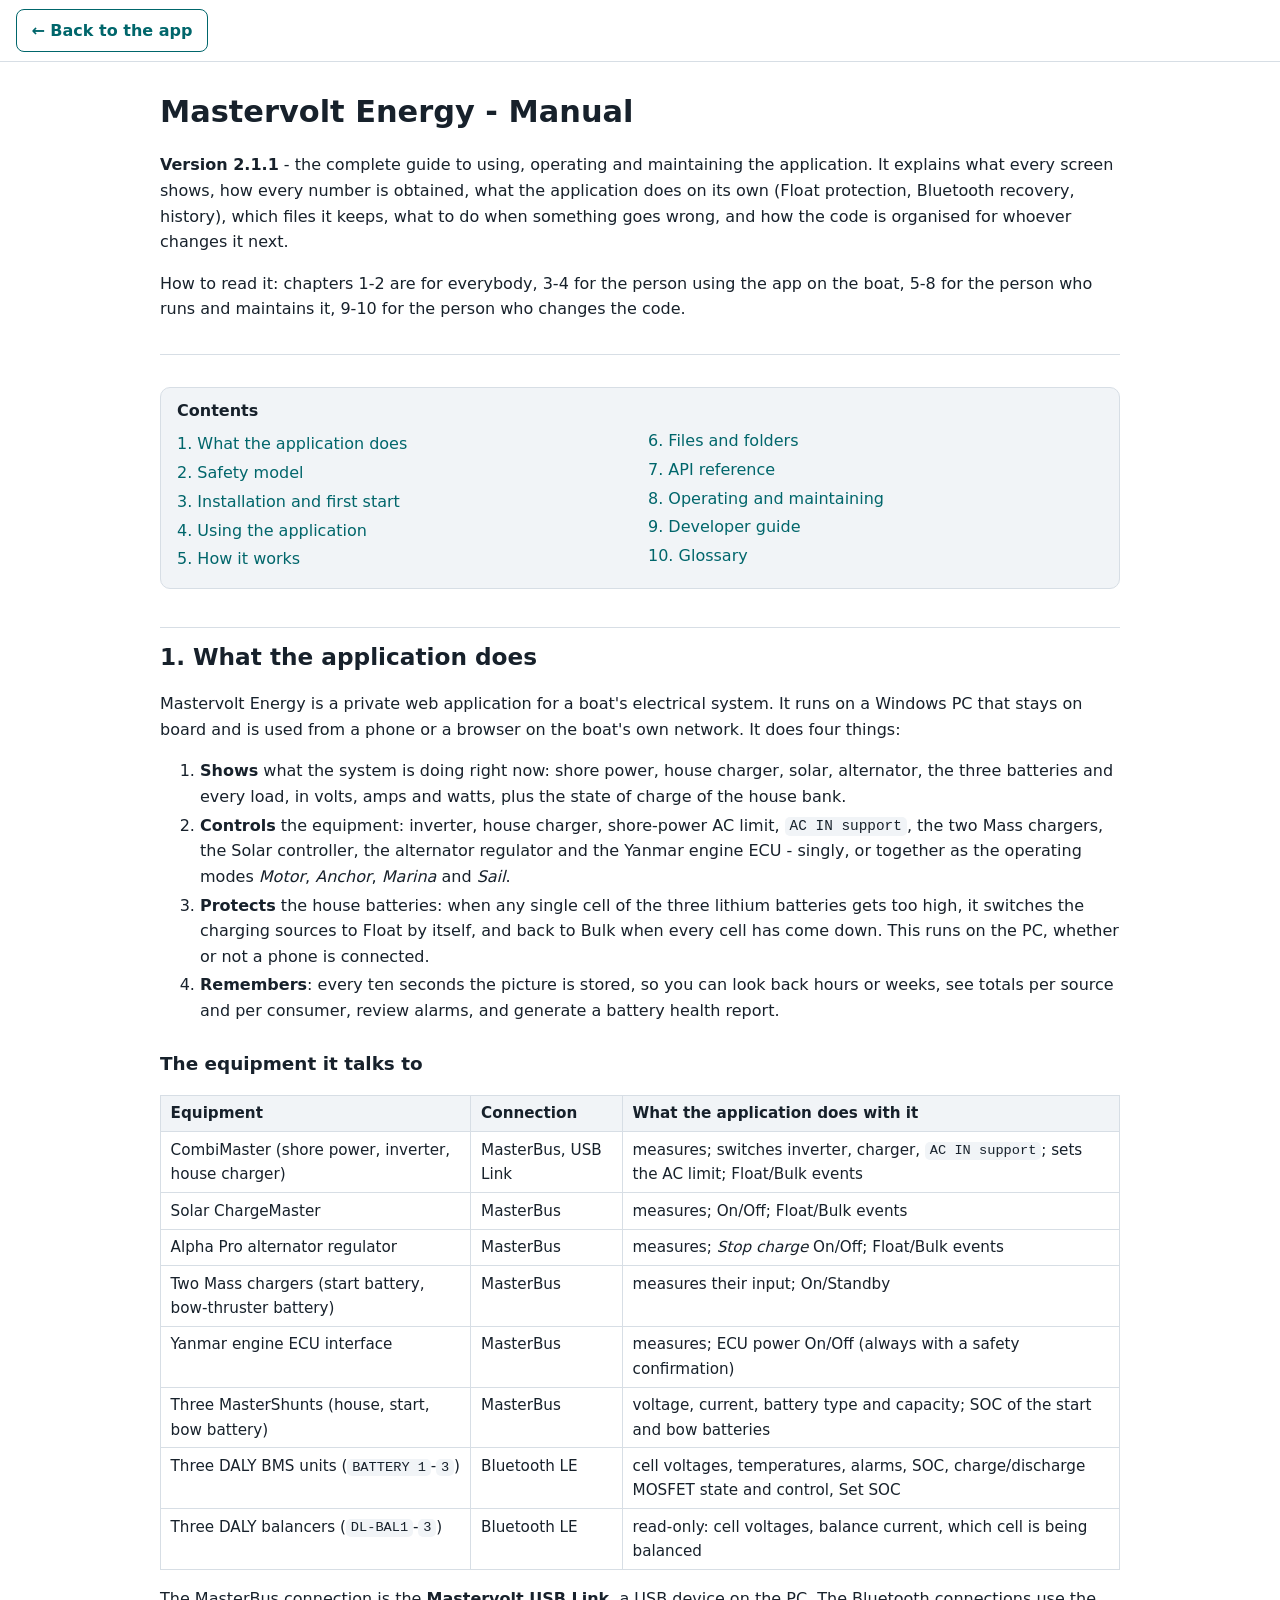
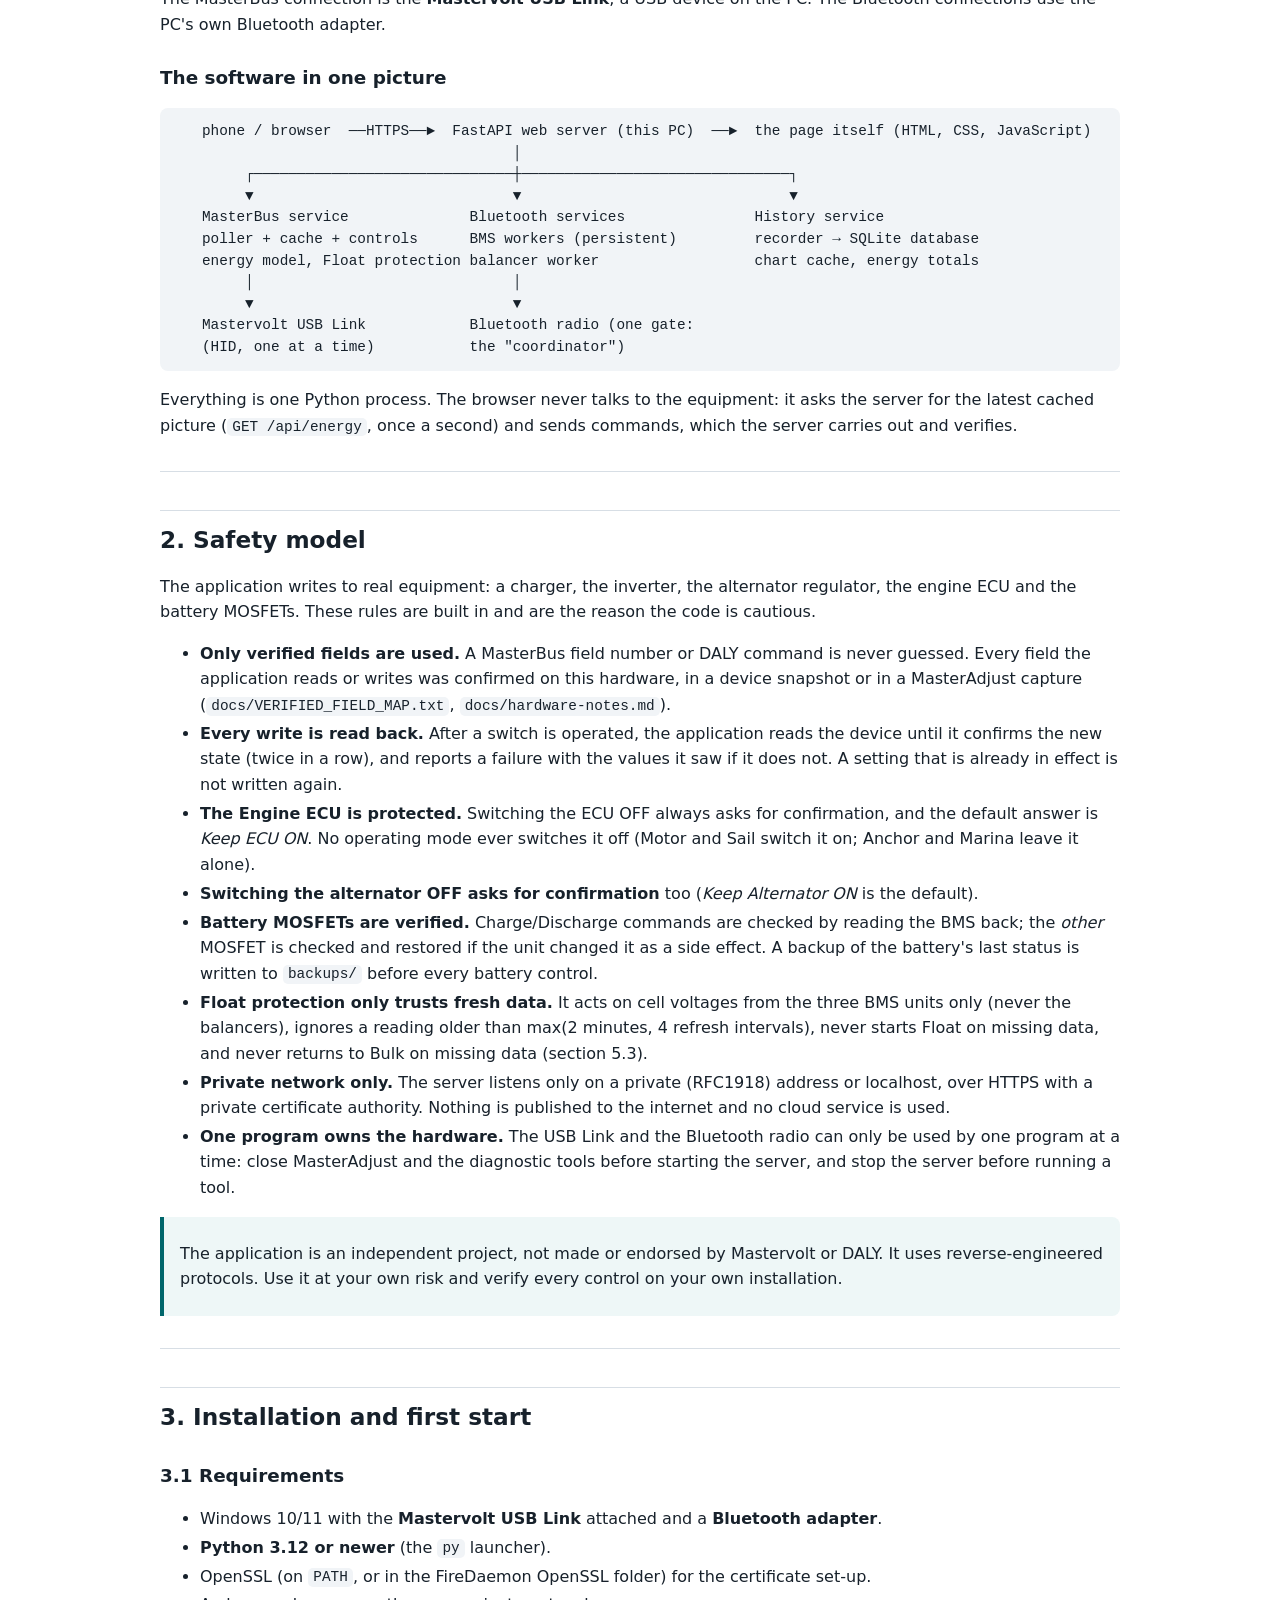
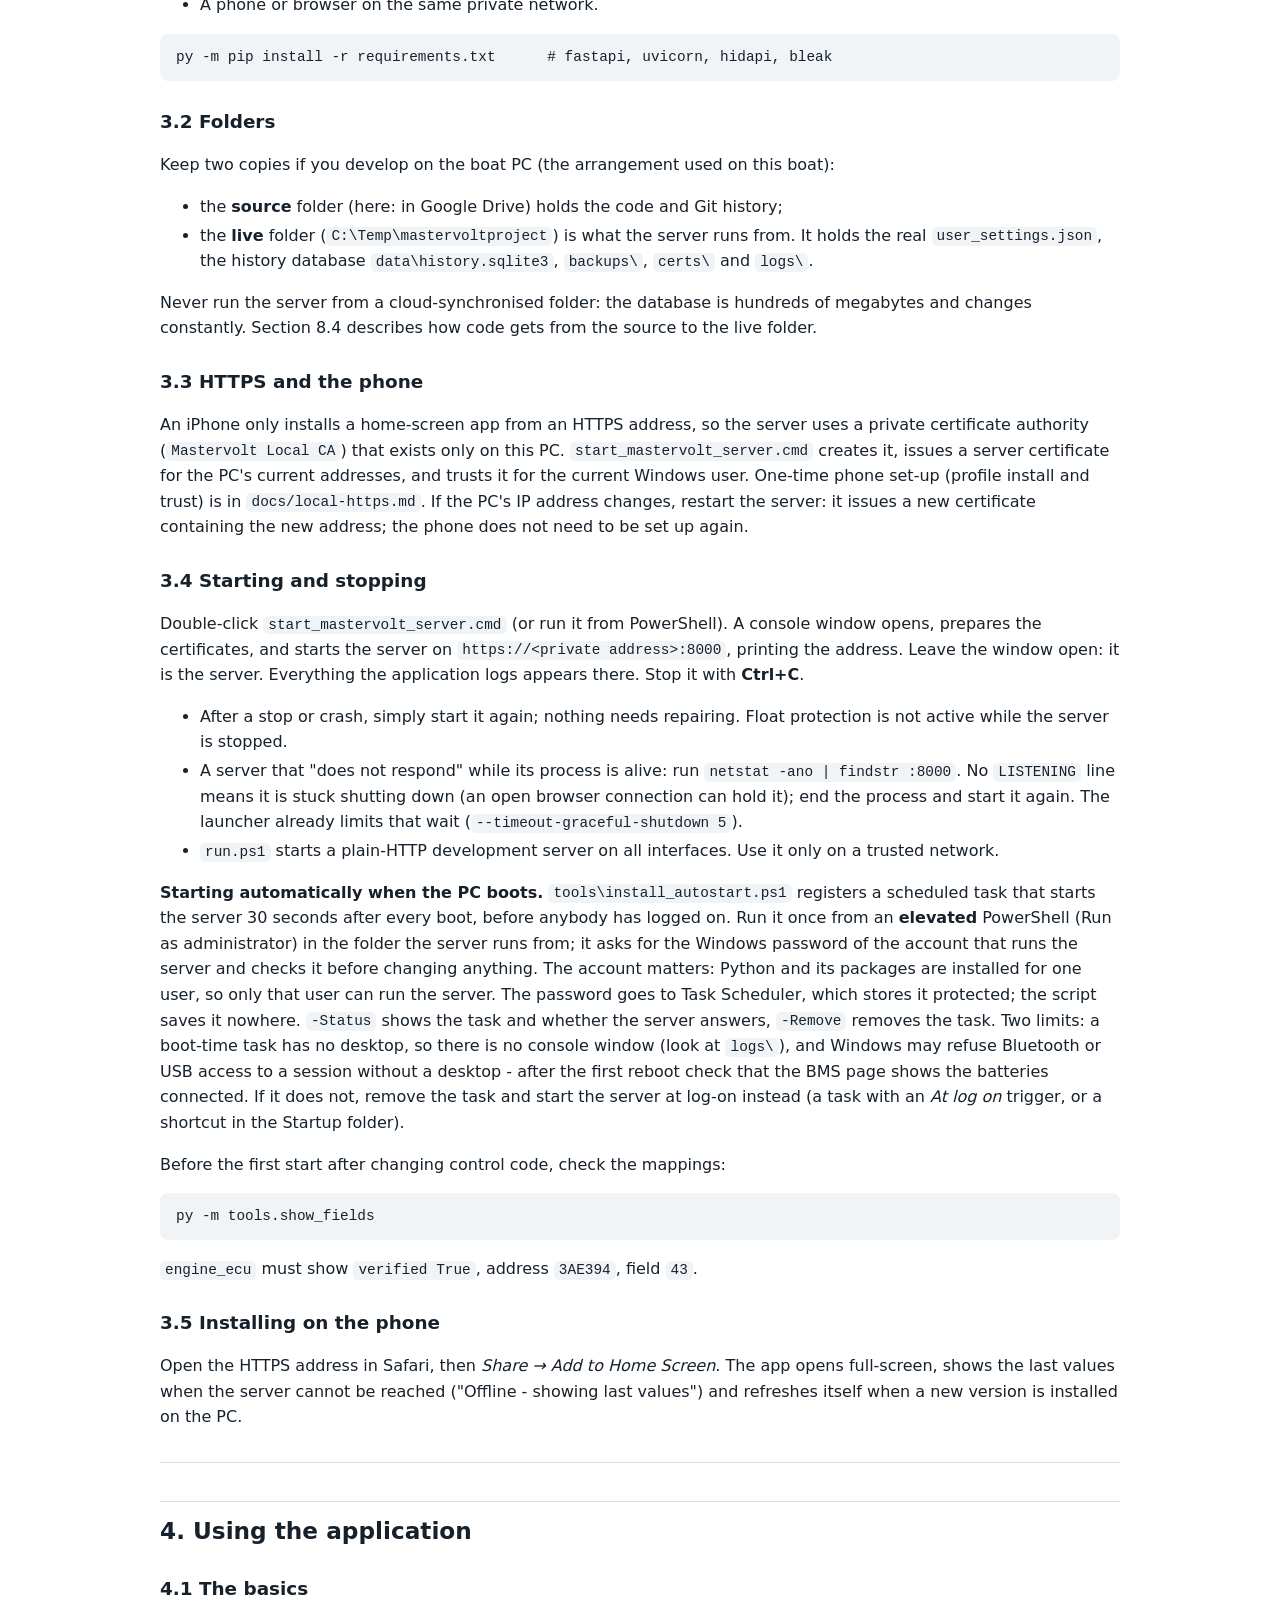
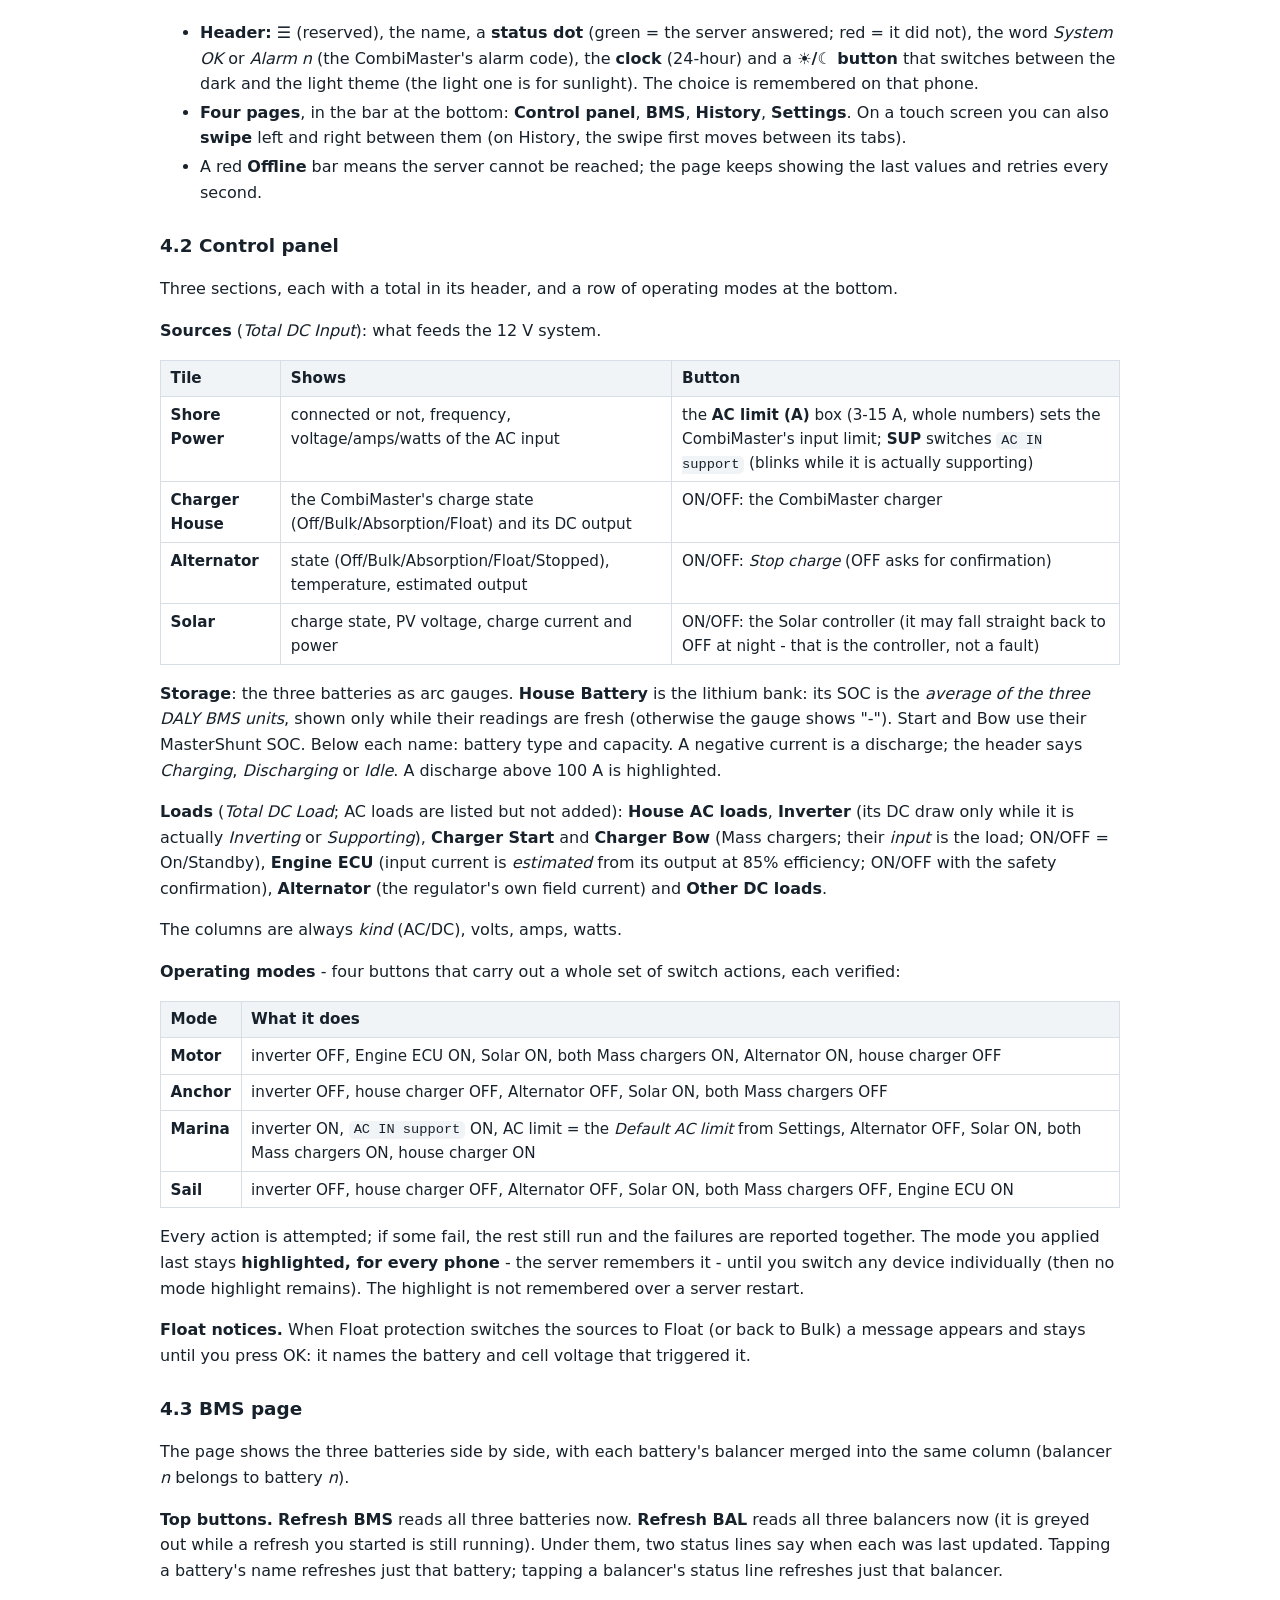
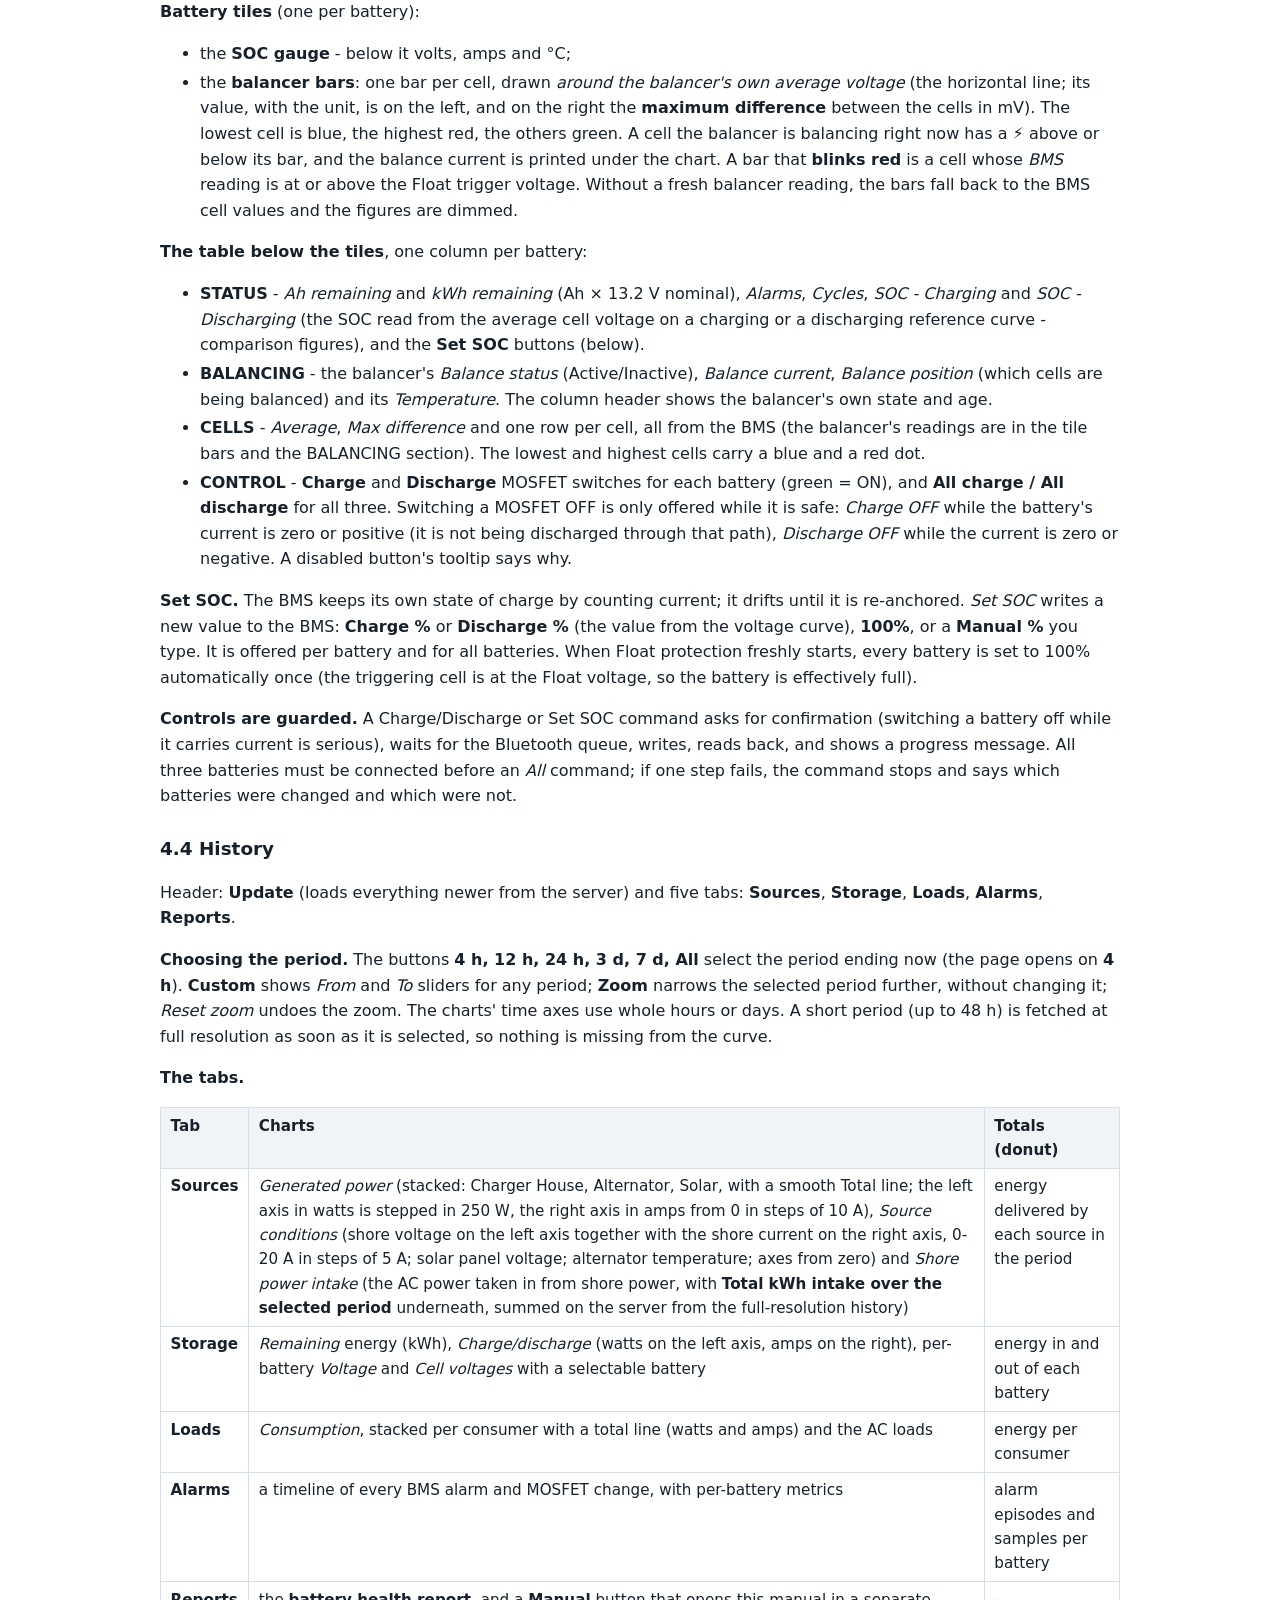
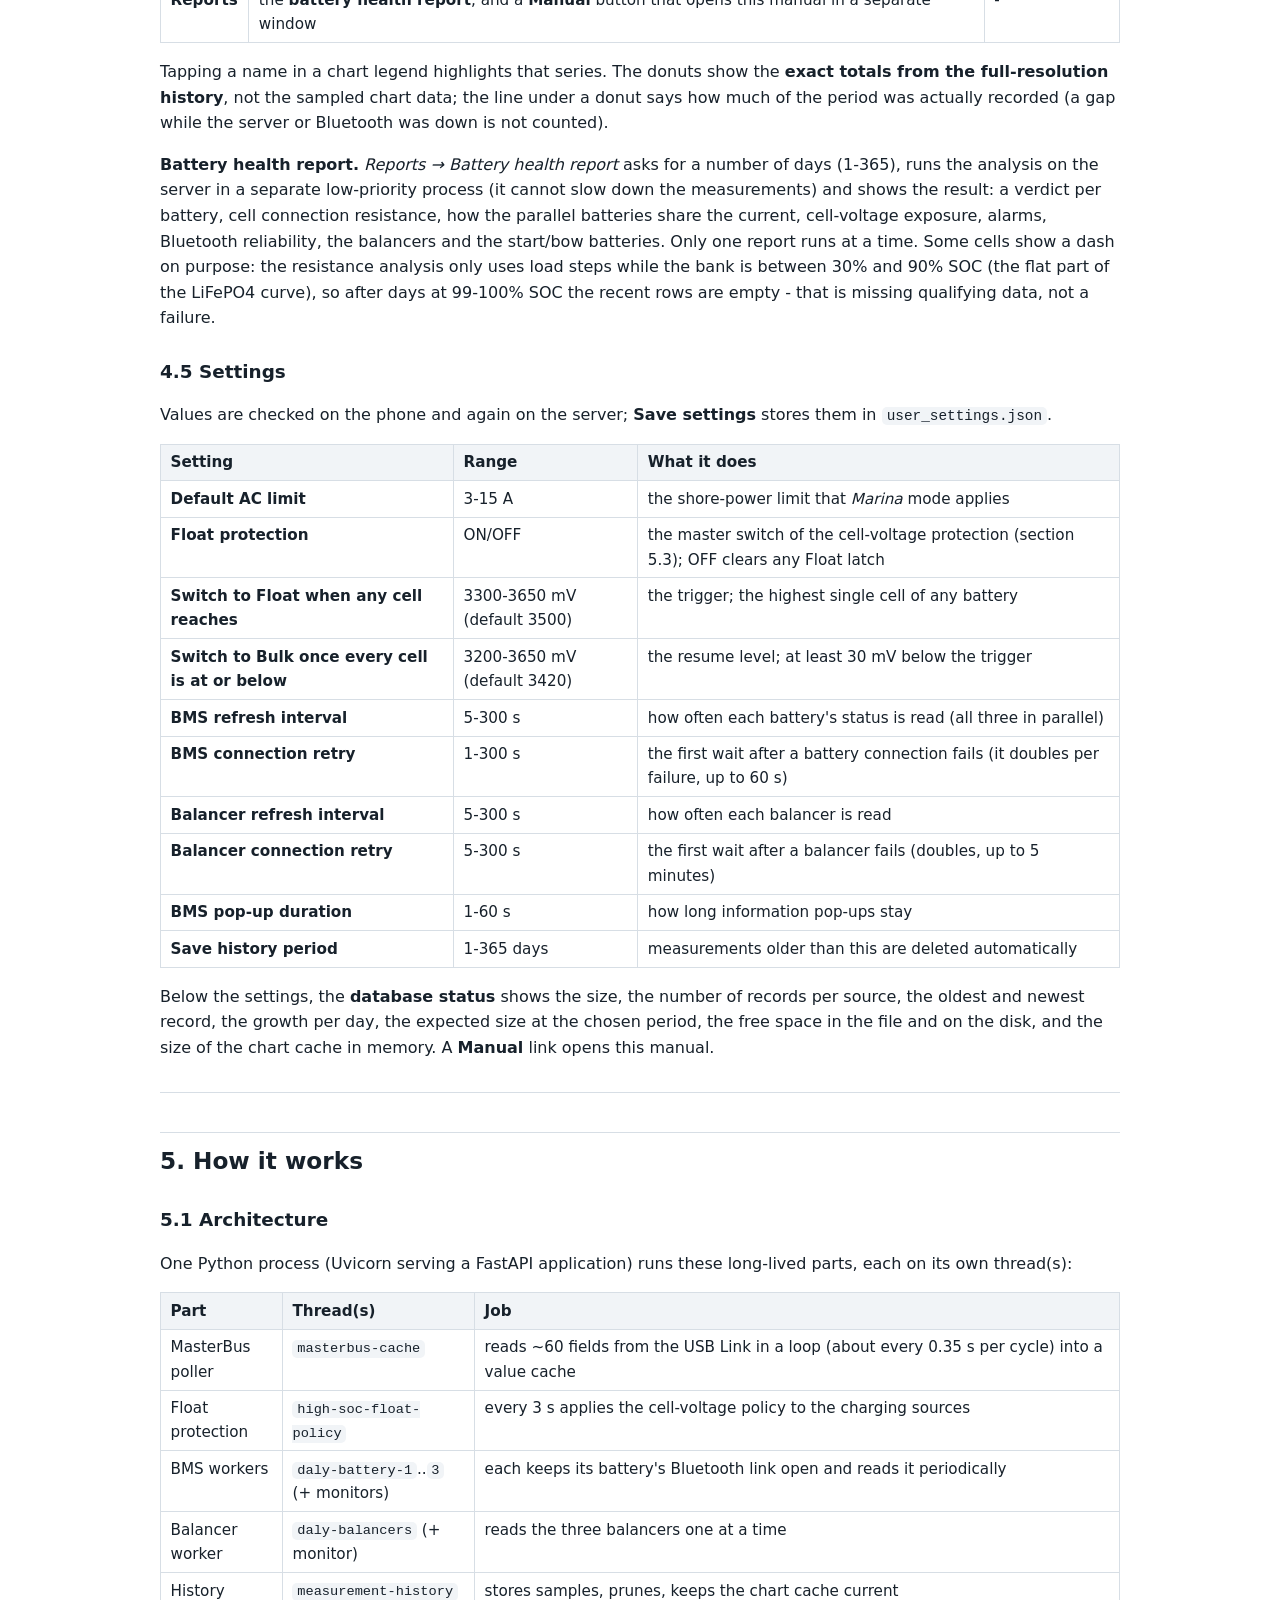
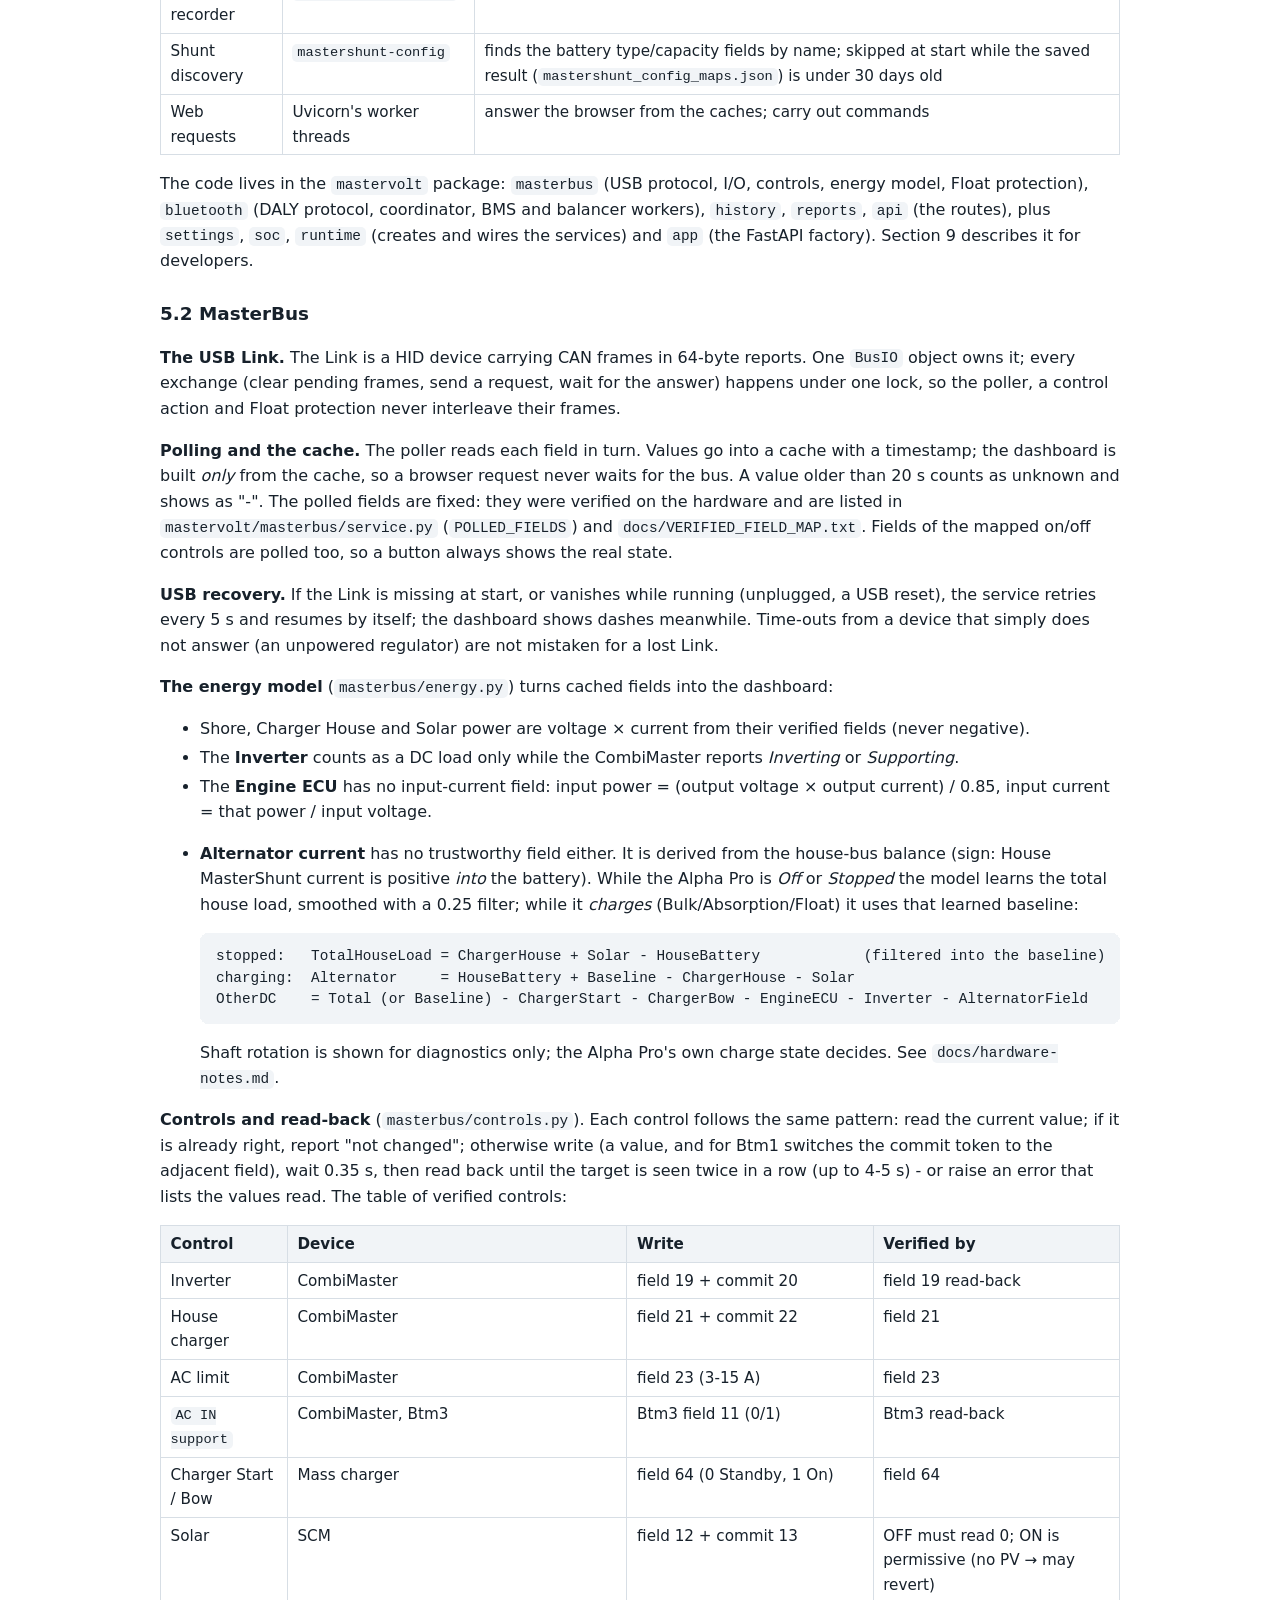
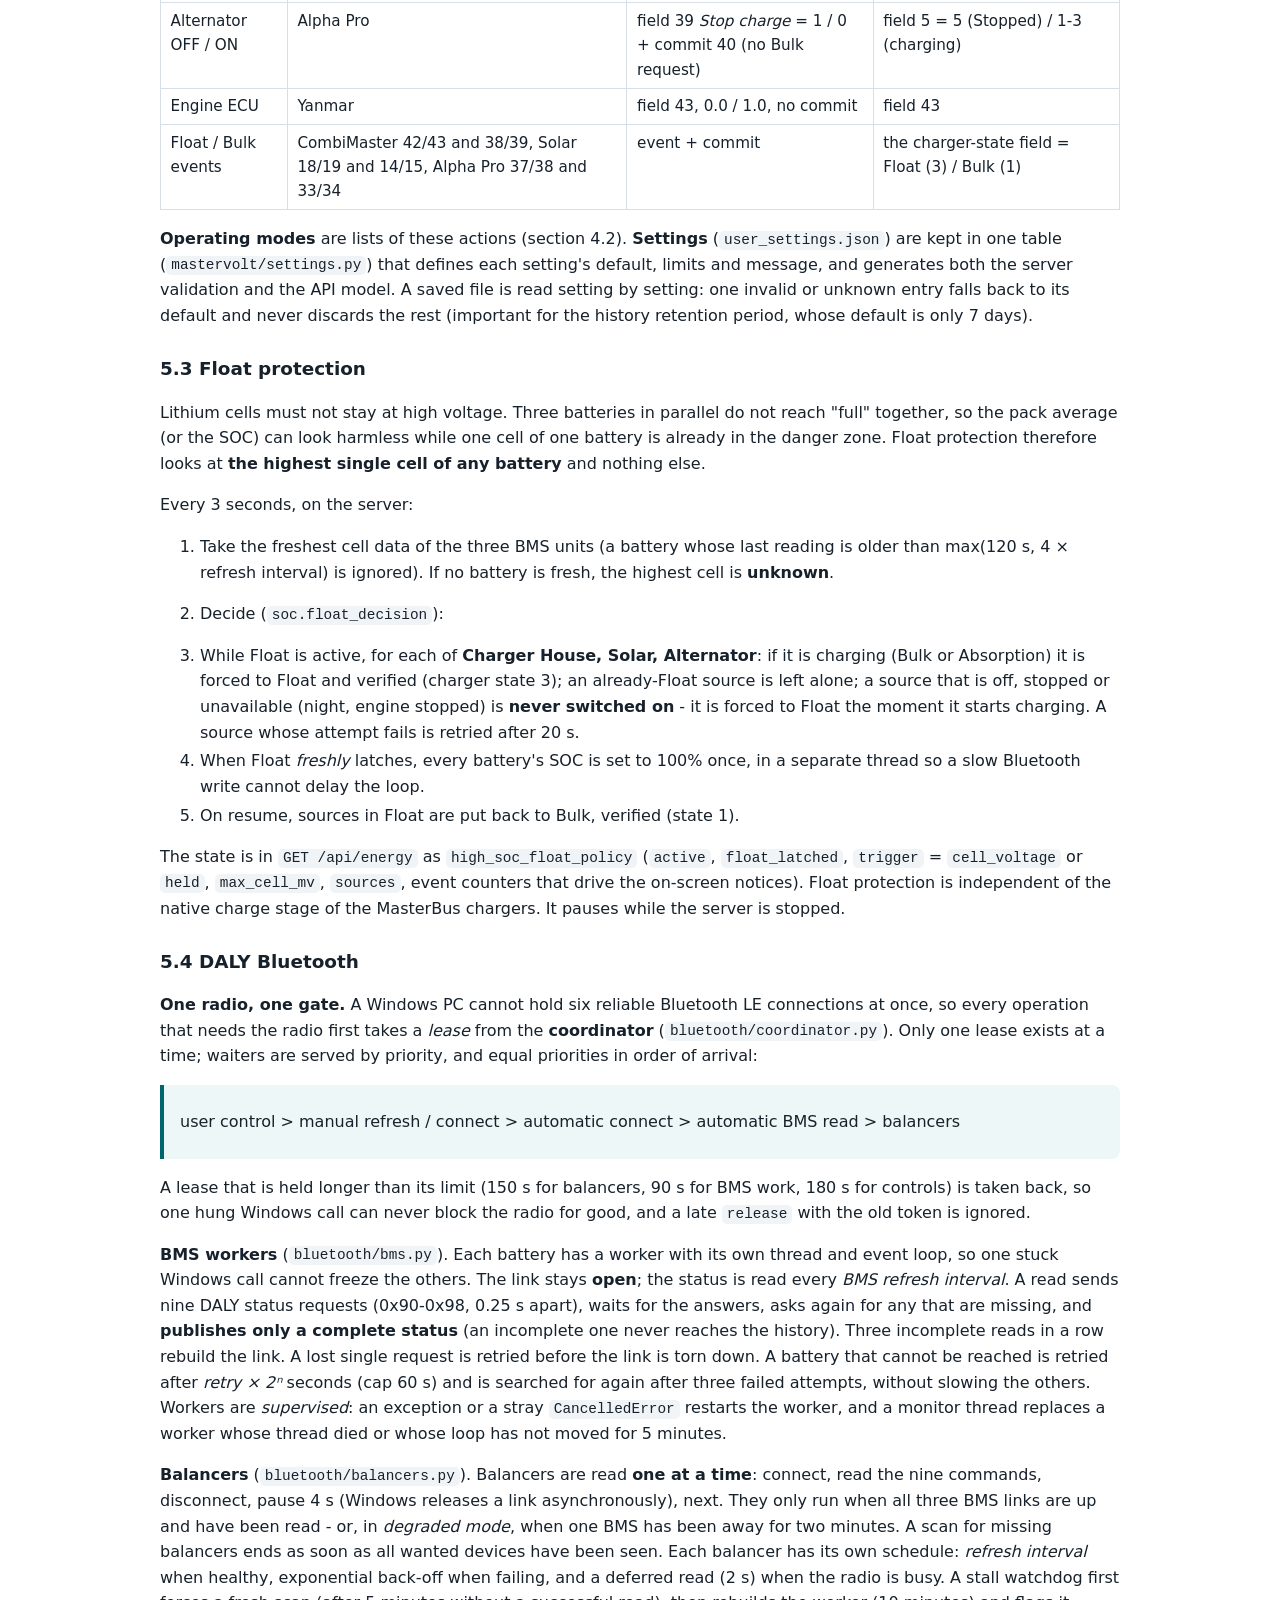
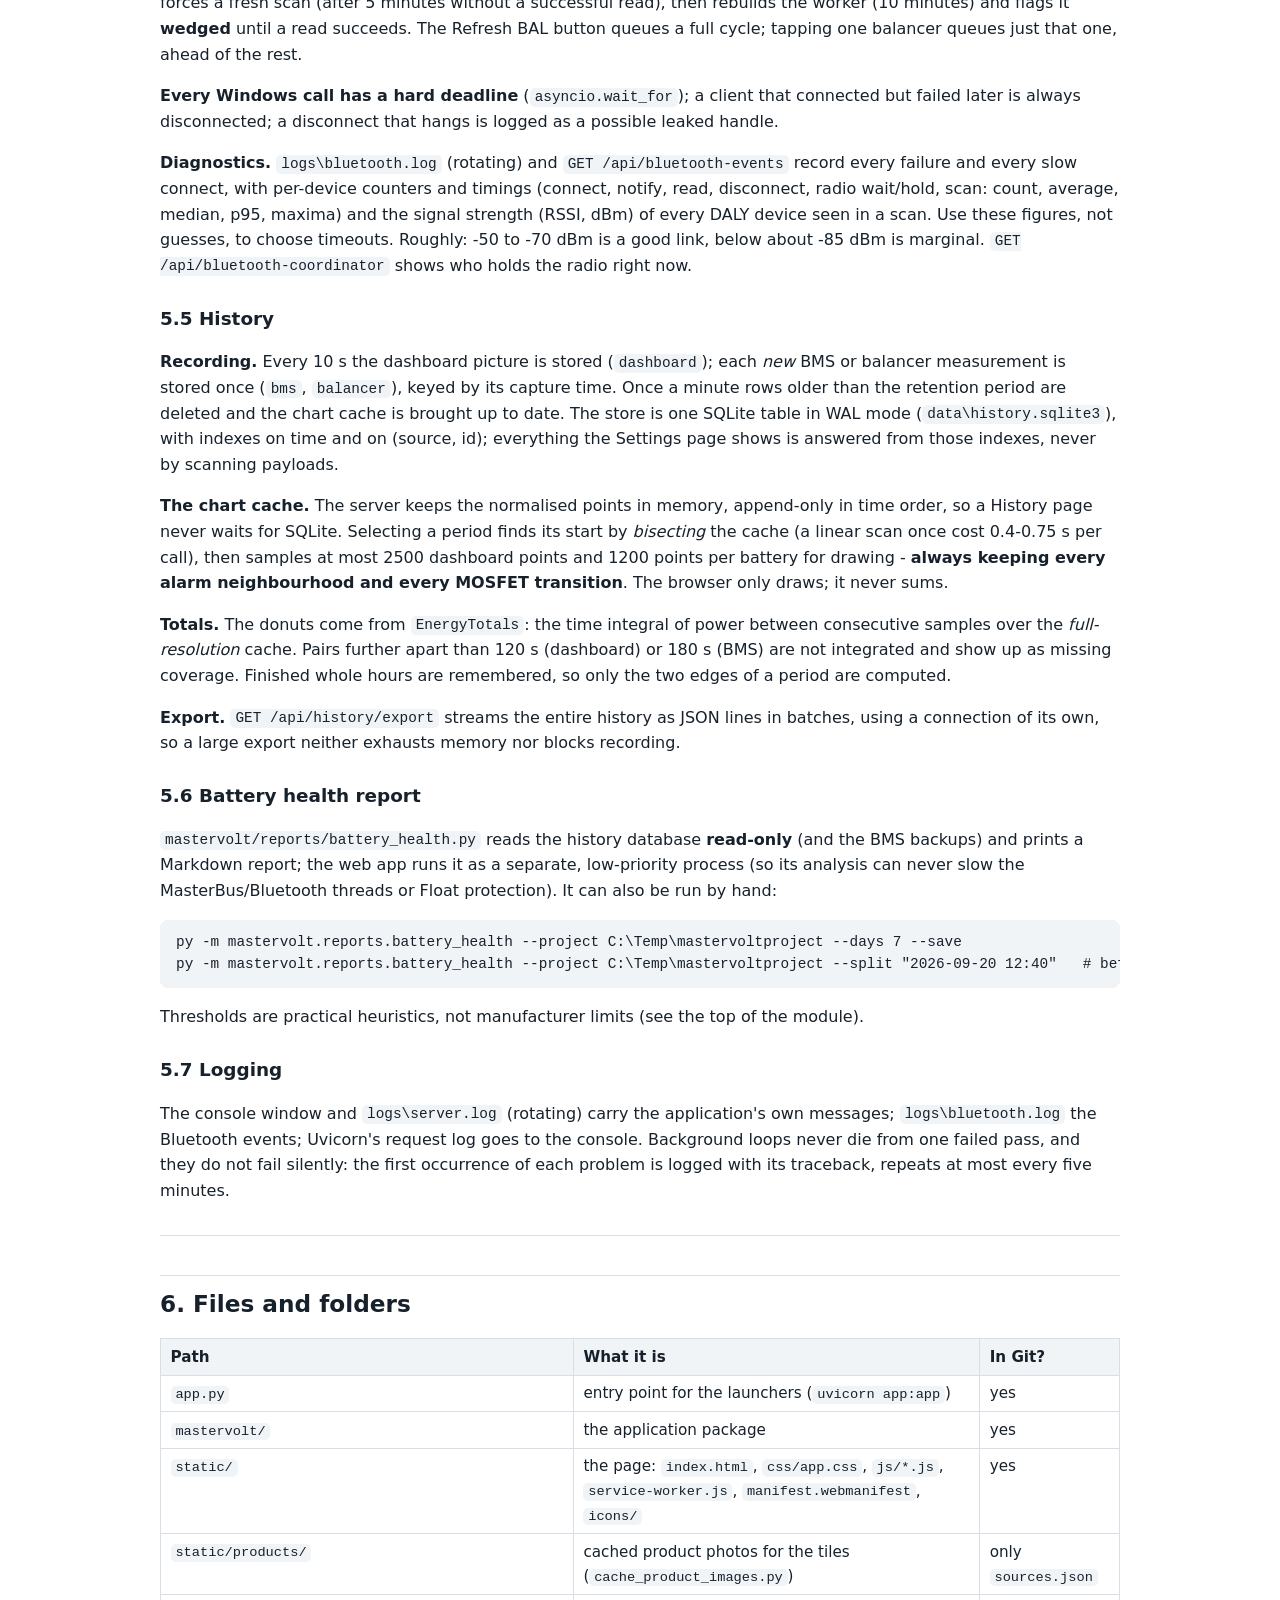
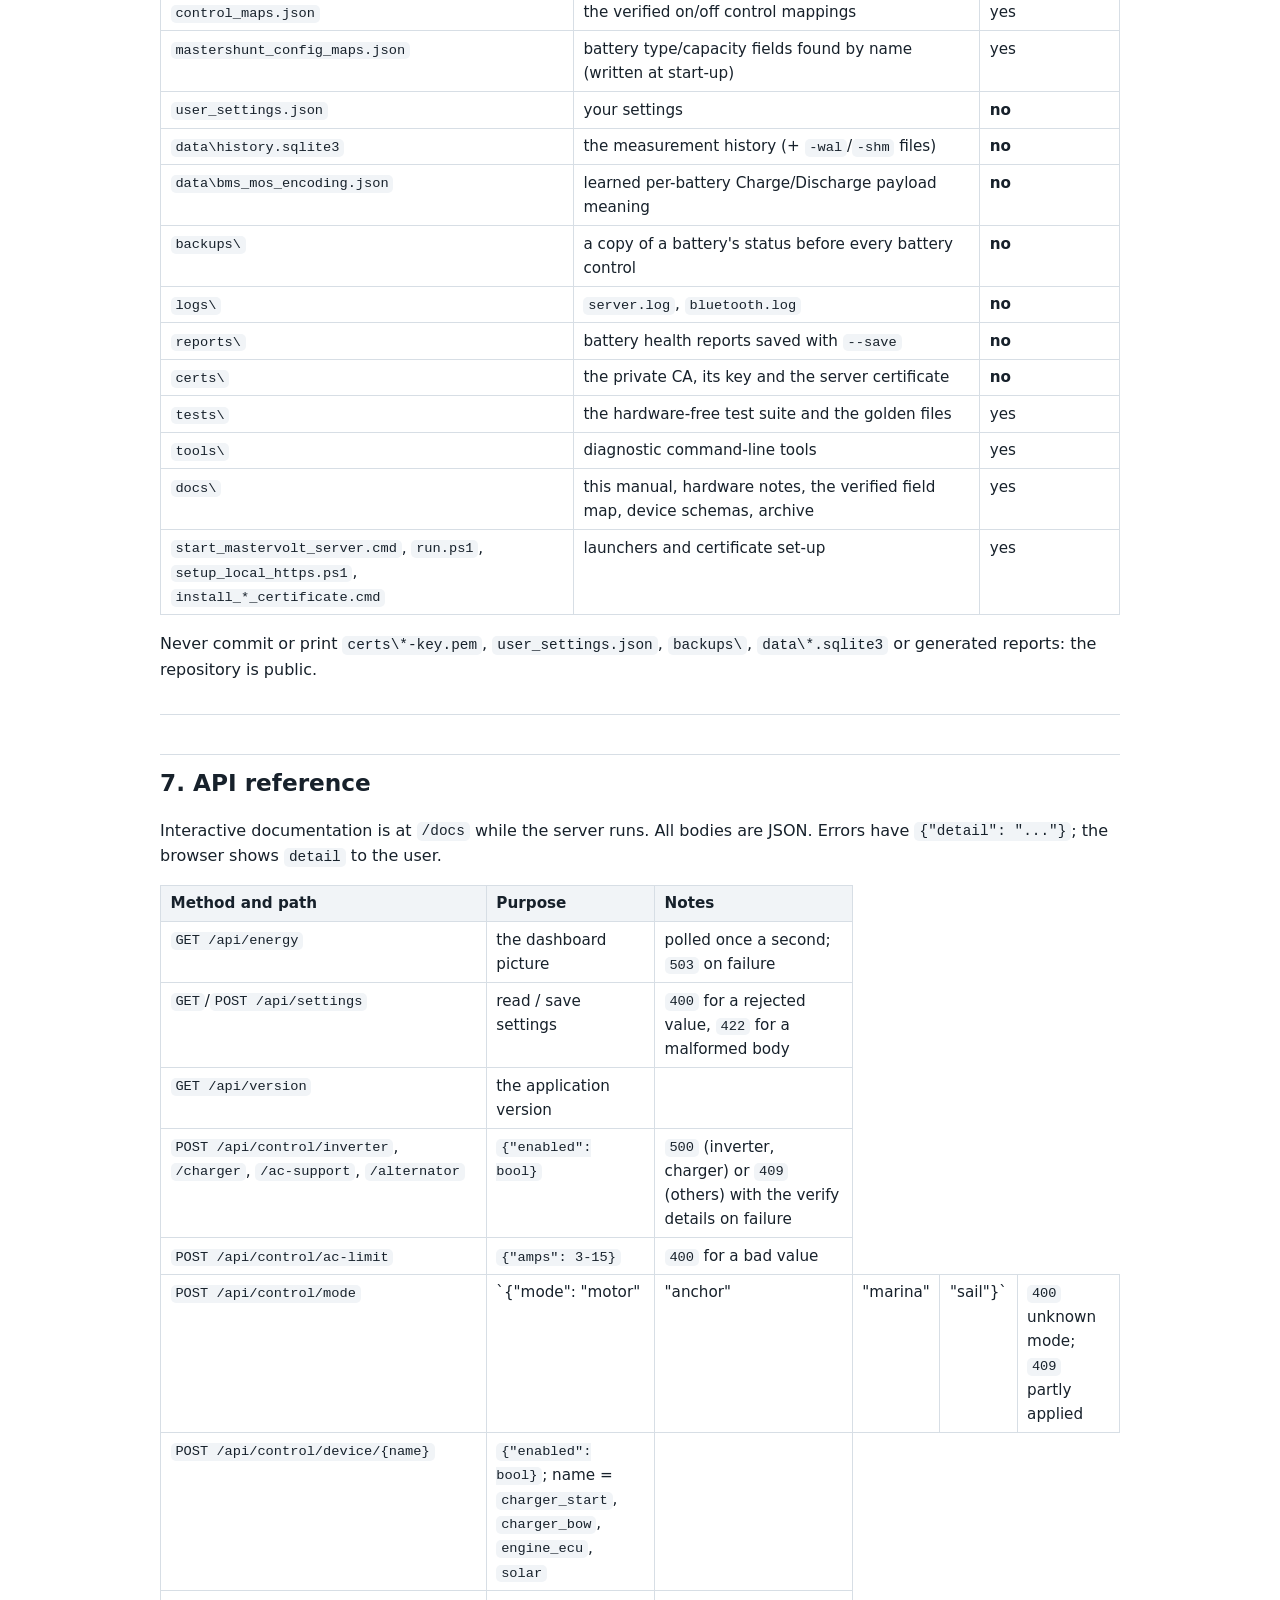
==== commit 584056d9: "v2.1.1: tools/install_autostart.ps1 starts the server at PC boot Adds an installer for a scheduled t" ====
--- a/docs/manual.html
+++ b/docs/manual.html
@@ -46,7 +46,7 @@
 <div class="wrap">
 
 <h1 id="mastervolt-energy-manual">Mastervolt Energy - Manual</h1>
-<p><strong>Version 2.1.0</strong> - the complete guide to using, operating and maintaining the application. It explains what every screen shows, how every number is obtained, what the application does on its own (Float protection, Bluetooth recovery, history), which files it keeps, what to do when something goes wrong, and how the code is organised for whoever changes it next.</p>
+<p><strong>Version 2.1.1</strong> - the complete guide to using, operating and maintaining the application. It explains what every screen shows, how every number is obtained, what the application does on its own (Float protection, Bluetooth recovery, history), which files it keeps, what to do when something goes wrong, and how the code is organised for whoever changes it next.</p>
 <p>How to read it: chapters 1-2 are for everybody, 3-4 for the person using the app on the boat, 5-8 for the person who runs and maintains it, 9-10 for the person who changes the code.</p>
 <hr>
 <nav class="toc"><strong>Contents</strong><ul><li><a href="#1-what-the-application-does">1. What the application does</a></li><li><a href="#2-safety-model">2. Safety model</a></li><li><a href="#3-installation-and-first-start">3. Installation and first start</a></li><li><a href="#4-using-the-application">4. Using the application</a></li><li><a href="#5-how-it-works">5. How it works</a></li><li><a href="#6-files-and-folders">6. Files and folders</a></li><li><a href="#7-api-reference">7. API reference</a></li><li><a href="#8-operating-and-maintaining">8. Operating and maintaining</a></li><li><a href="#9-developer-guide">9. Developer guide</a></li><li><a href="#10-glossary">10. Glossary</a></li></ul></nav>
@@ -88,6 +88,7 @@
 <h3 id="3-4-starting-and-stopping">3.4 Starting and stopping</h3>
 <p>Double-click <strong><code>start_mastervolt_server.cmd</code></strong> (or run it from PowerShell). A console window opens, prepares the certificates, and starts the server on <code>https://&lt;private address&gt;:8000</code>, printing the address. Leave the window open: it is the server. Everything the application logs appears there. Stop it with <strong>Ctrl+C</strong>.</p>
 <ul><li>After a stop or crash, simply start it again; nothing needs repairing. Float protection is not active while the server is stopped.</li><li>A server that "does not respond" while its process is alive: run <code>netstat -ano | findstr :8000</code>. No <code>LISTENING</code> line means it is stuck shutting down (an open browser connection can hold it); end the process and start it again. The launcher already limits that wait (<code>--timeout-graceful-shutdown 5</code>).</li><li><code>run.ps1</code> starts a plain-HTTP development server on all interfaces. Use it only on a trusted network.</li></ul>
+<p><strong>Starting automatically when the PC boots.</strong> <code>tools\install_autostart.ps1</code> registers a scheduled task that starts the server 30 seconds after every boot, before anybody has logged on. Run it once from an <strong>elevated</strong> PowerShell (Run as administrator) in the folder the server runs from; it asks for the Windows password of the account that runs the server and checks it before changing anything. The account matters: Python and its packages are installed for one user, so only that user can run the server. The password goes to Task Scheduler, which stores it protected; the script saves it nowhere. <code>-Status</code> shows the task and whether the server answers, <code>-Remove</code> removes the task. Two limits: a boot-time task has no desktop, so there is no console window (look at <code>logs\</code>), and Windows may refuse Bluetooth or USB access to a session without a desktop - after the first reboot check that the BMS page shows the batteries connected. If it does not, remove the task and start the server at log-on instead (a task with an <em>At log on</em> trigger, or a shortcut in the Startup folder).</p>
 <p>Before the first start after changing control code, check the mappings:</p>
 <pre><code class="language-powershell">py -m tools.show_fields</code></pre>
 <p><code>engine_ecu</code> must show <code>verified True</code>, address <code>3AE394</code>, field <code>43</code>.</p>
@@ -246,7 +247,7 @@
 <ol><li>Change the version in <code>mastervolt/__init__.py</code>; update <code>CACHE</code> in <code>static/service-worker.js</code>, the first paragraph of <code>README.md</code>, the version line of this manual and add <code>### x.y.z</code> to the top of <code>CHANGELOG.md</code>. <code>py -m tests.test_release</code> says what is missing.</li><li><code>py -m tests.run_all</code>; format and lint.</li><li>Commit (message in a file: <code>git commit -F</code>), tag <code>vX.Y.Z</code>, push <code>main</code> and the tag.</li><li>Deploy as in section 8.4.</li></ol>
 <h3 id="9-7-diagnostic-tools">9.7 Diagnostic tools</h3>
 <p>All run from the project folder with the server <strong>stopped</strong>; the read-only ones say so.</p>
-<div class="table"><table><thead><tr><th>Tool</th><th>Purpose</th></tr></thead><tbody><tr><td><code>py -m tools.show_fields</code></td><td>the fields and control mappings the application uses now (check <code>engine_ecu</code> before starting)</td></tr><tr><td><code>py -m tools.inspect_device snapshot --device 3AE394</code></td><td>every field of a device with type, writability and value (read-only); also <code>candidates</code>, <code>writable</code>, <code>controls</code></td></tr><tr><td><code>py -m tools.alpha_stop_charge_watch</code></td><td>watch the Alpha Pro <em>Stop charge</em> fields while you change them in MasterView (read-only)</td></tr><tr><td><code>py -m tools.capture_hid --seconds 30</code></td><td>print the raw HID reports from the Link (read-only)</td></tr><tr><td><code>py -m tools.reversible_write_test &lt;device&gt; --confirm-write</code></td><td><strong>writes</strong>: switches a charger, the ECU or Solar to the opposite state, verifies, restores</td></tr><tr><td><code>py -m tools.cache_product_images [--force]</code></td><td>download the tile photos into <code>static/products/</code></td></tr><tr><td><code>tools\find_masterbus_usb.ps1</code>, <code>tools\ecu_capture_session.ps1</code></td><td>find the USB Link; guided USBPcap capture of MasterAdjust</td></tr></tbody></table></div>
+<div class="table"><table><thead><tr><th>Tool</th><th>Purpose</th></tr></thead><tbody><tr><td><code>py -m tools.show_fields</code></td><td>the fields and control mappings the application uses now (check <code>engine_ecu</code> before starting)</td></tr><tr><td><code>py -m tools.inspect_device snapshot --device 3AE394</code></td><td>every field of a device with type, writability and value (read-only); also <code>candidates</code>, <code>writable</code>, <code>controls</code></td></tr><tr><td><code>py -m tools.alpha_stop_charge_watch</code></td><td>watch the Alpha Pro <em>Stop charge</em> fields while you change them in MasterView (read-only)</td></tr><tr><td><code>py -m tools.capture_hid --seconds 30</code></td><td>print the raw HID reports from the Link (read-only)</td></tr><tr><td><code>py -m tools.reversible_write_test &lt;device&gt; --confirm-write</code></td><td><strong>writes</strong>: switches a charger, the ECU or Solar to the opposite state, verifies, restores</td></tr><tr><td><code>py -m tools.cache_product_images [--force]</code></td><td>download the tile photos into <code>static/products/</code></td></tr><tr><td><code>tools\install_autostart.ps1</code></td><td>register (or <code>-Remove</code>, <code>-Status</code>) the scheduled task that starts the server at boot; needs an elevated PowerShell</td></tr><tr><td><code>tools\find_masterbus_usb.ps1</code>, <code>tools\ecu_capture_session.ps1</code></td><td>find the USB Link; guided USBPcap capture of MasterAdjust</td></tr></tbody></table></div>
 <hr>
 <h2 id="10-glossary">10. Glossary</h2>
 <div class="table"><table><thead><tr><th>Term</th><th>Meaning</th></tr></thead><tbody><tr><td><strong>MasterBus</strong></td><td>Mastervolt's device network; the USB Link connects it to the PC</td></tr><tr><td><strong>Btm1 / Btm3</strong></td><td>the two MasterBus message families used (most fields are Btm1; <code>AC IN support</code> is Btm3)</td></tr><tr><td><strong>Commit</strong></td><td>the fixed token written to the field next to a Btm1 switch to apply it</td></tr><tr><td><strong>Bulk / Absorption / Float</strong></td><td>the charging stages: full current, constant voltage, maintenance</td></tr><tr><td><strong>BMS</strong></td><td>battery management system - one DALY unit per battery (<code>BATTERY 1</code>-<code>3</code>)</td></tr><tr><td><strong>Balancer</strong></td><td>a DALY active balancer (<code>DL-BAL1</code>-<code>3</code>) moving charge between the cells of a battery</td></tr><tr><td><strong>MOSFET (MOS)</strong></td><td>the BMS's charge and discharge switches</td></tr><tr><td><strong>SOC</strong></td><td>state of charge; the BMS counts current and drifts, the voltage-derived SOC is a comparison figure</td></tr><tr><td><strong>Lease</strong></td><td>permission to use the Bluetooth radio, from the coordinator</td></tr><tr><td><strong>Degraded mode</strong></td><td>balancers allowed to run although one BMS has been away for two minutes</td></tr><tr><td><strong>Wedged</strong></td><td>the balancer worker was rebuilt three times without a successful read</td></tr><tr><td><strong>RSSI</strong></td><td>Bluetooth signal strength in dBm (closer to 0 is stronger)</td></tr><tr><td><strong>PWA</strong></td><td>the web app installed on the phone's home screen</td></tr><tr><td><strong>Golden file</strong></td><td>recorded results of the verified release, which the current code must reproduce exactly</td></tr><tr><td><strong>Supervisor</strong></td><td>the part that restarts a Bluetooth worker that crashed, died or hung</td></tr></tbody></table></div>
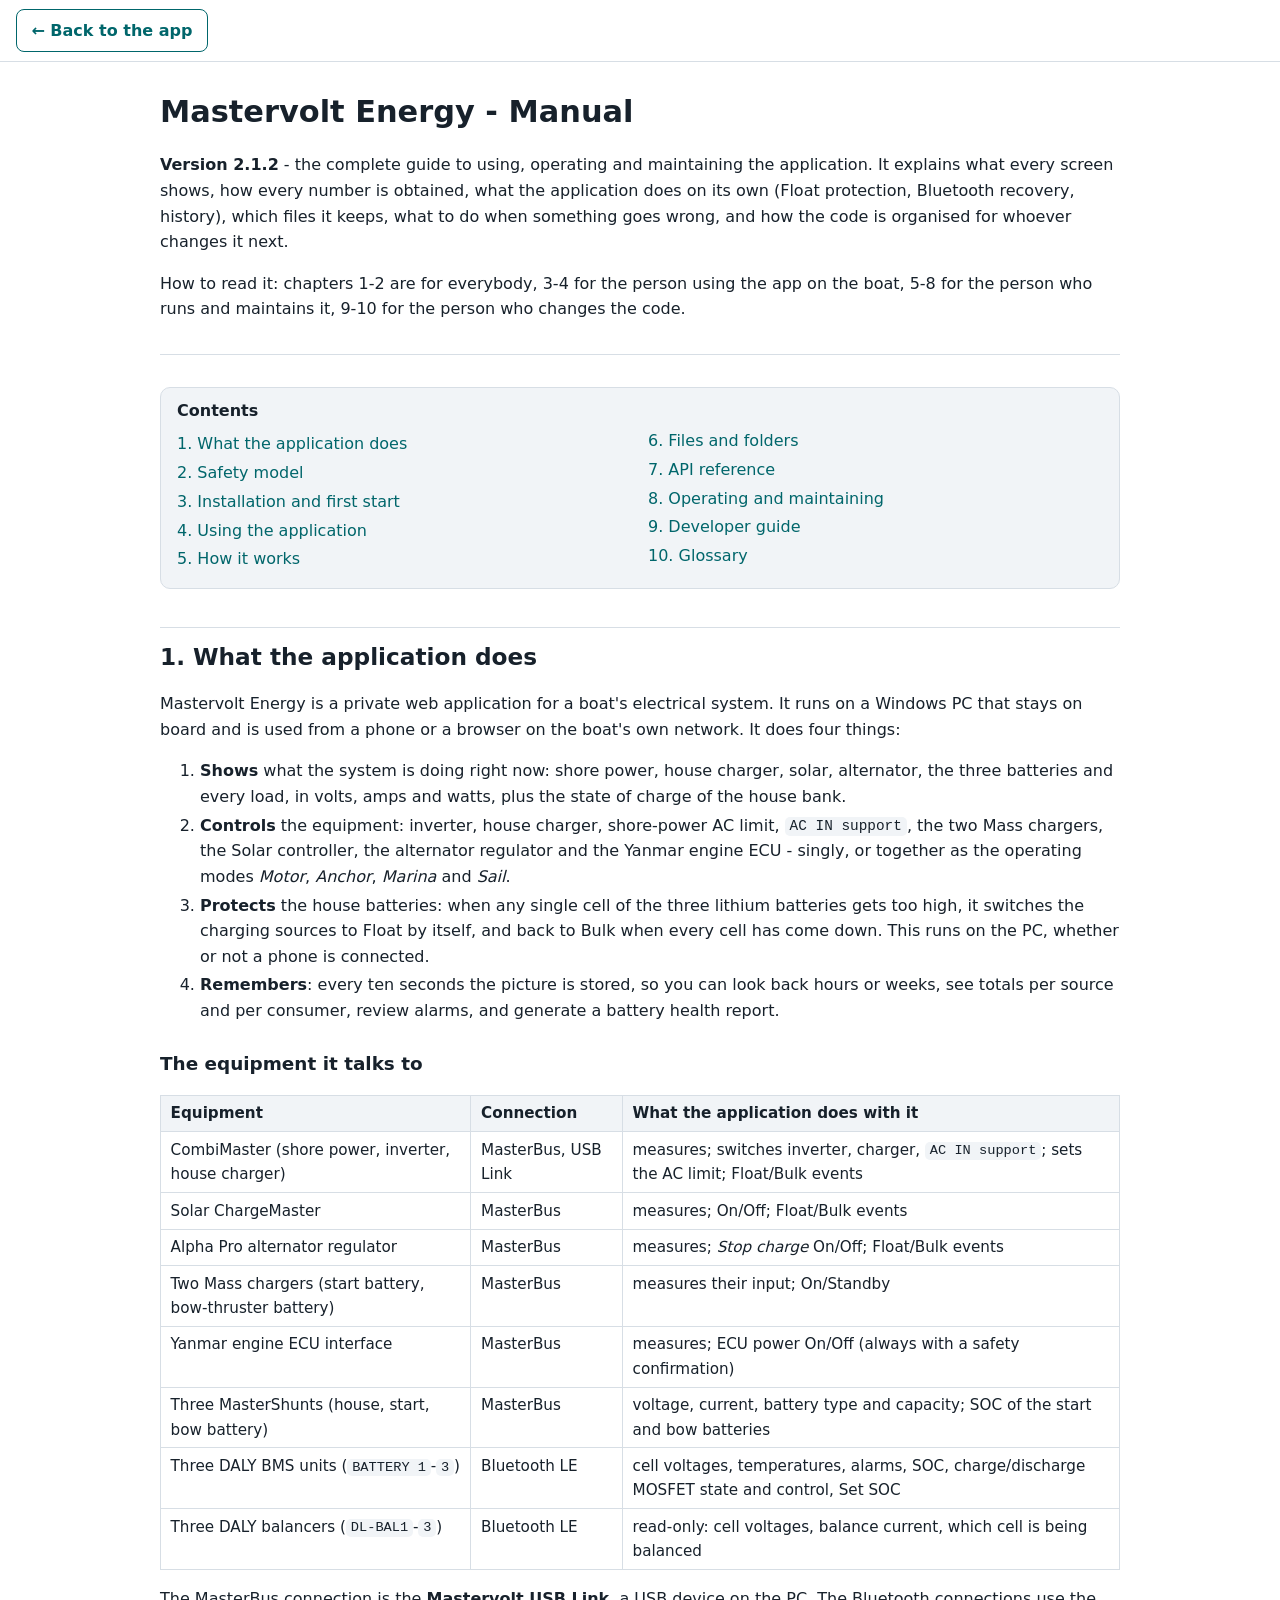
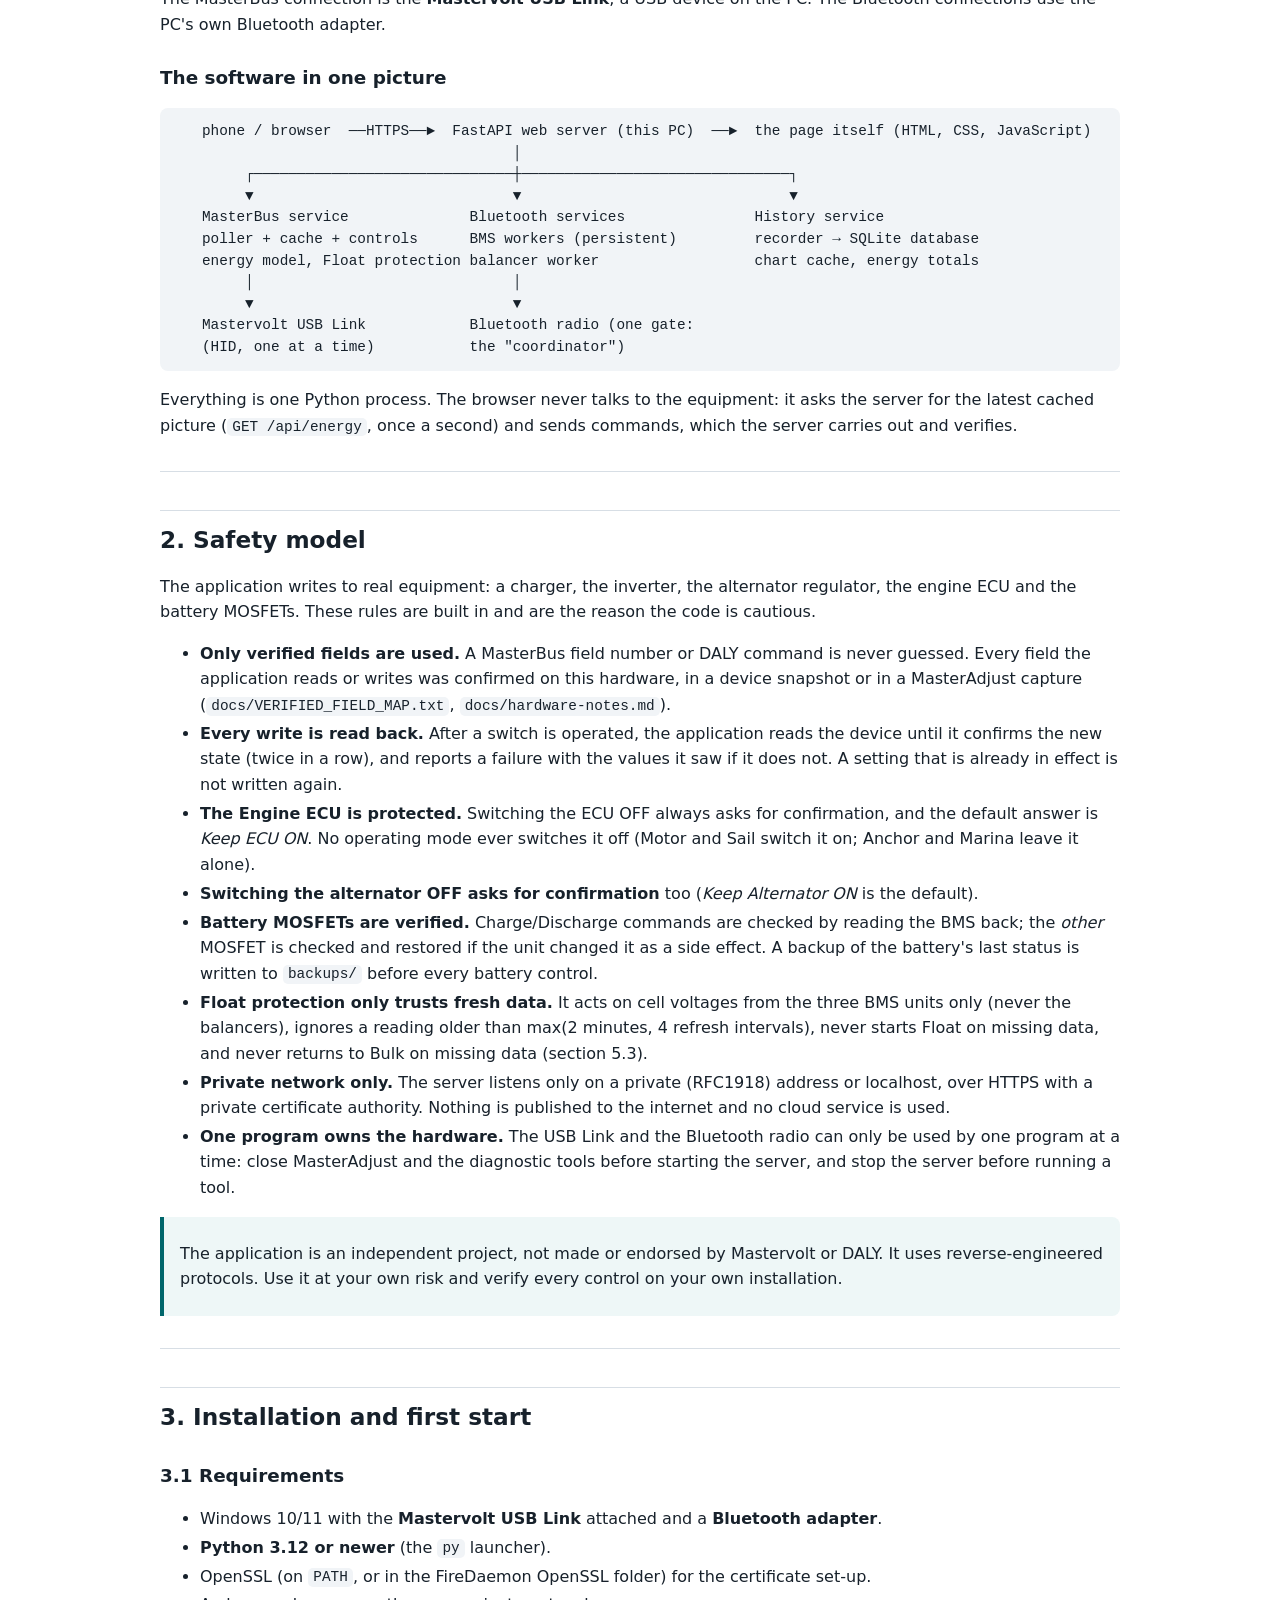
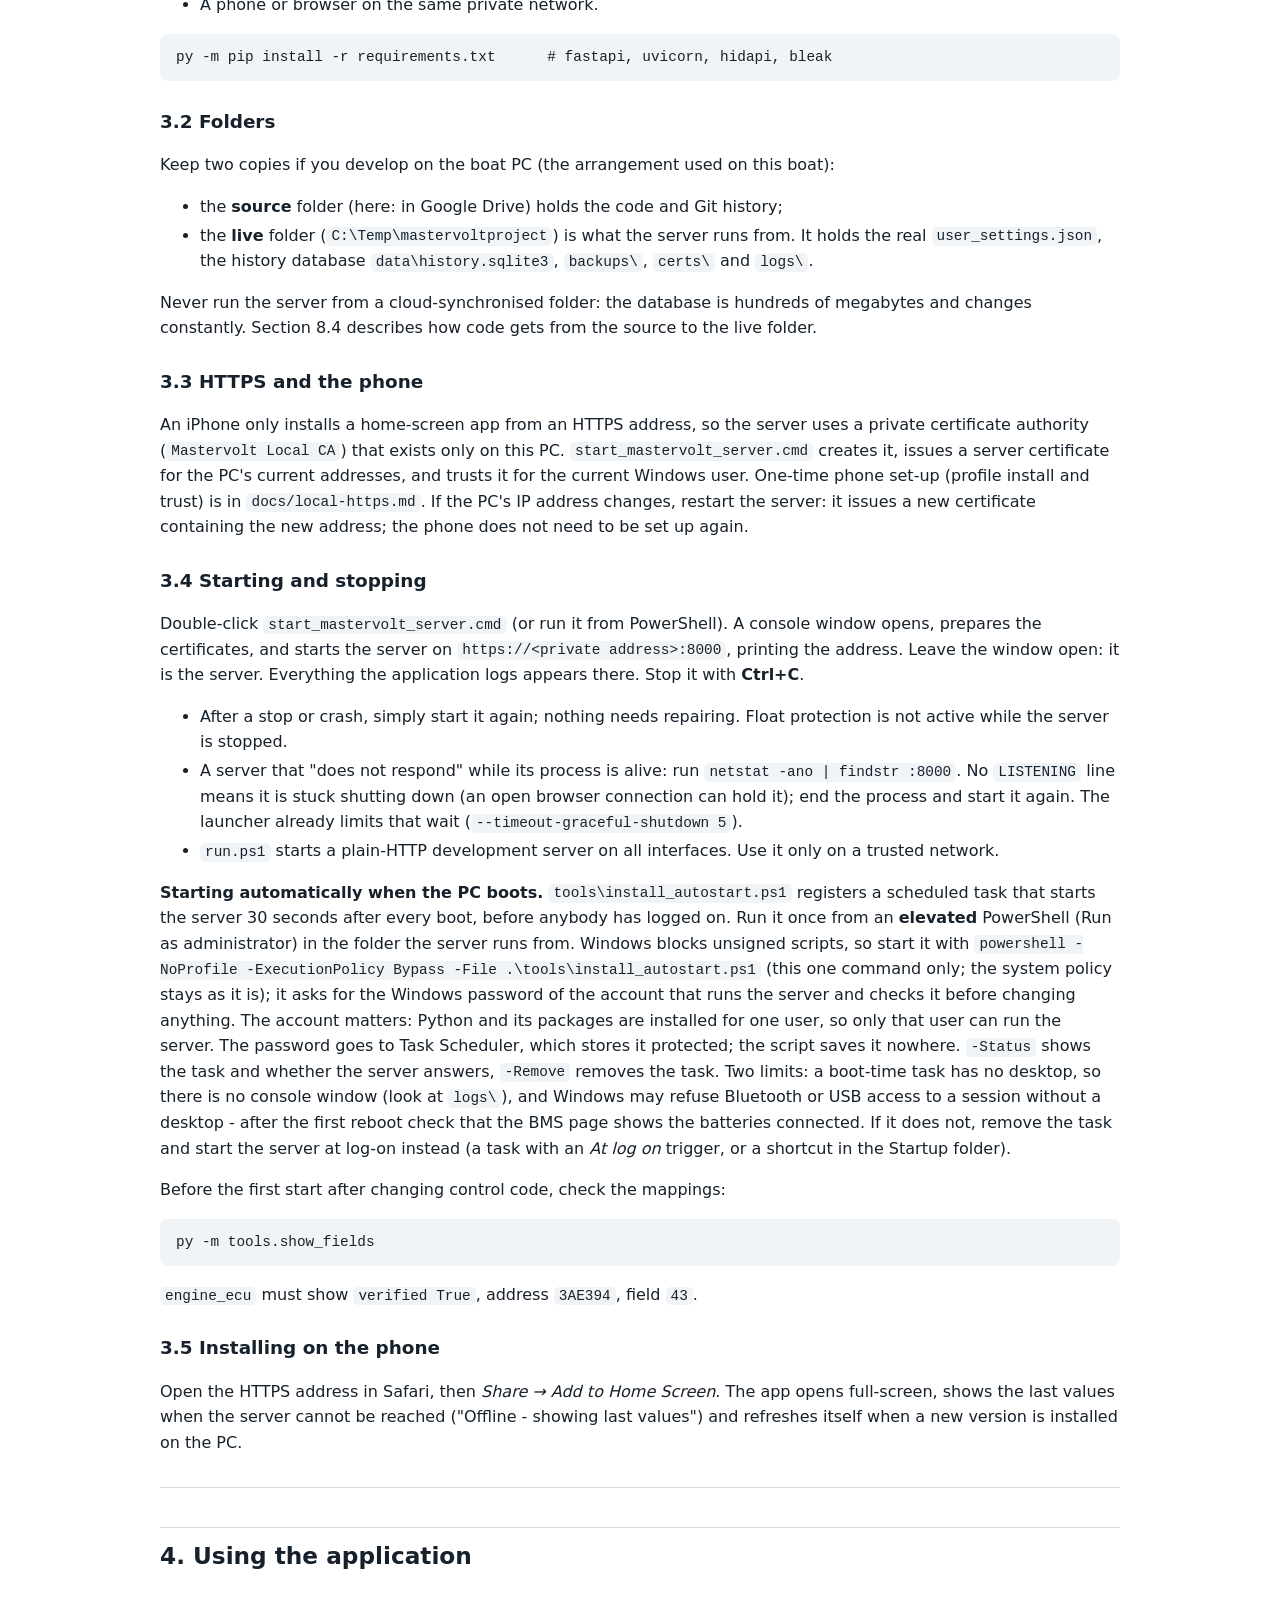
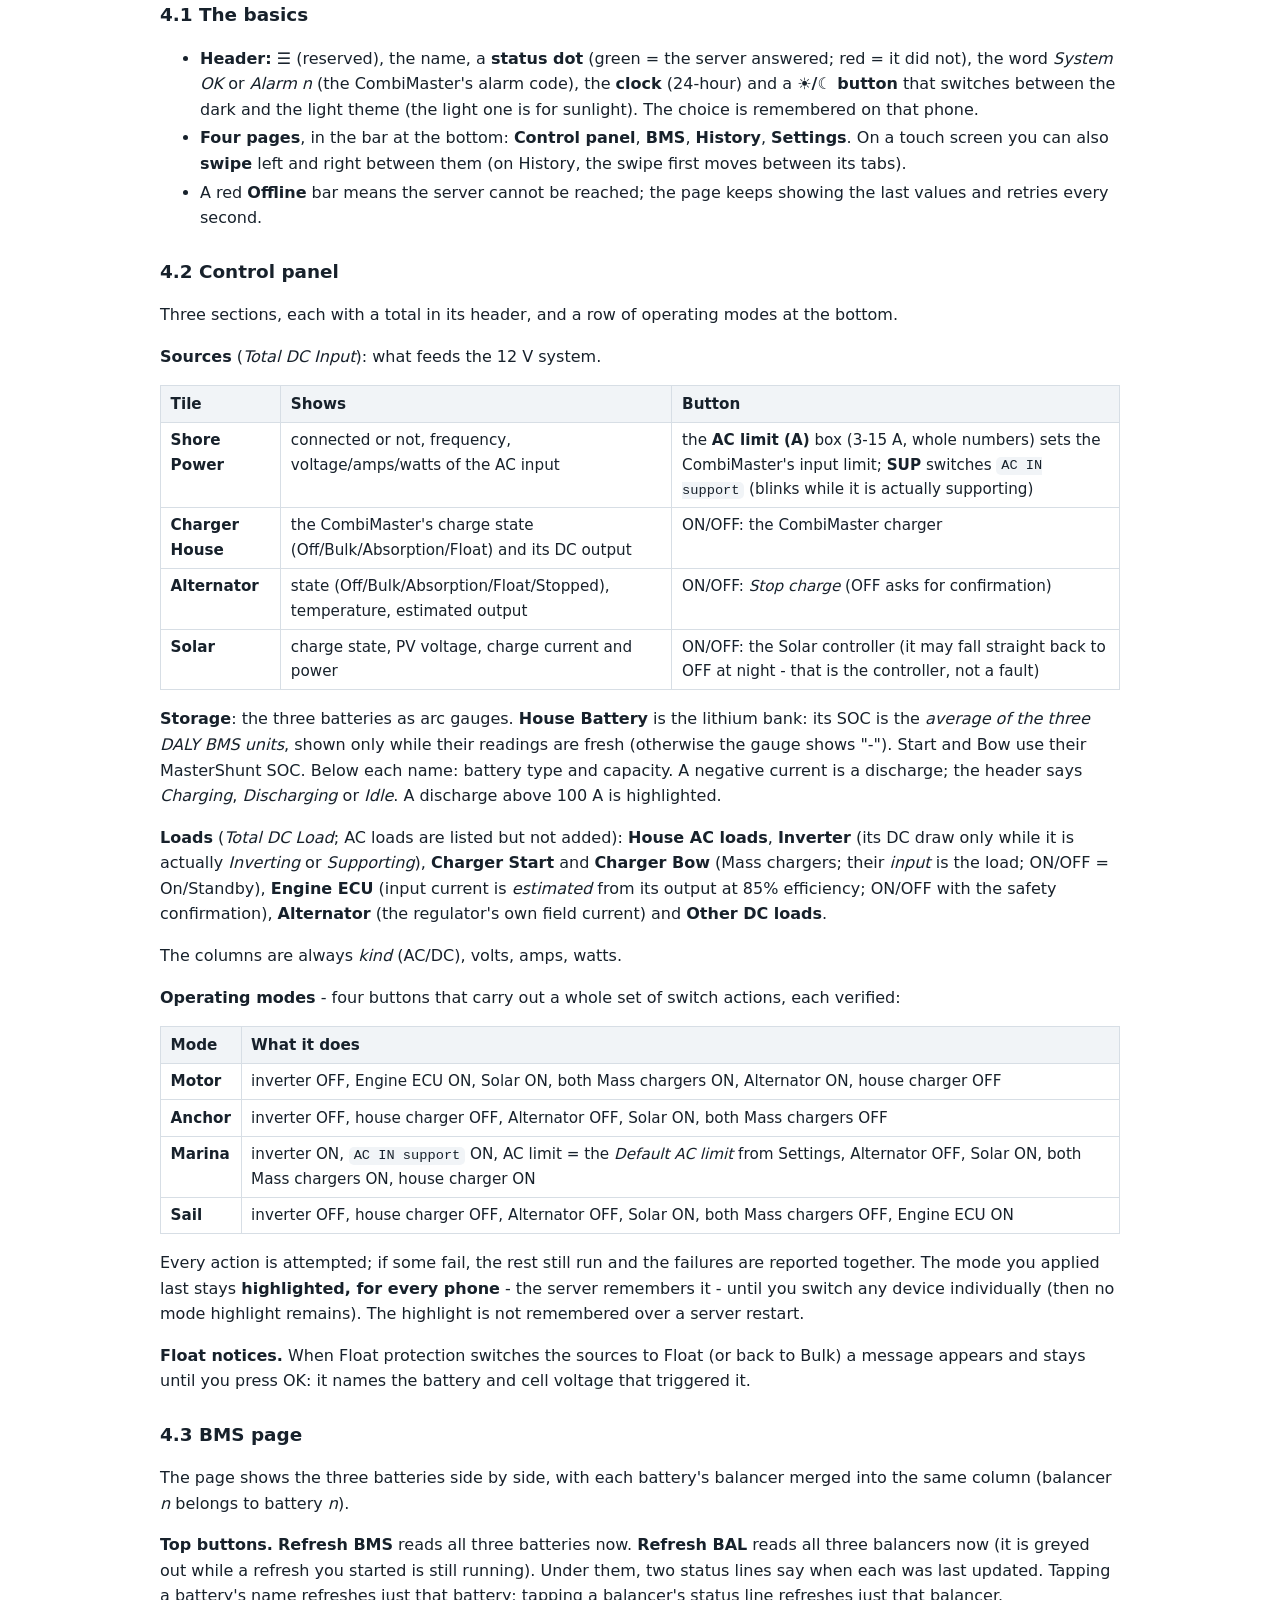
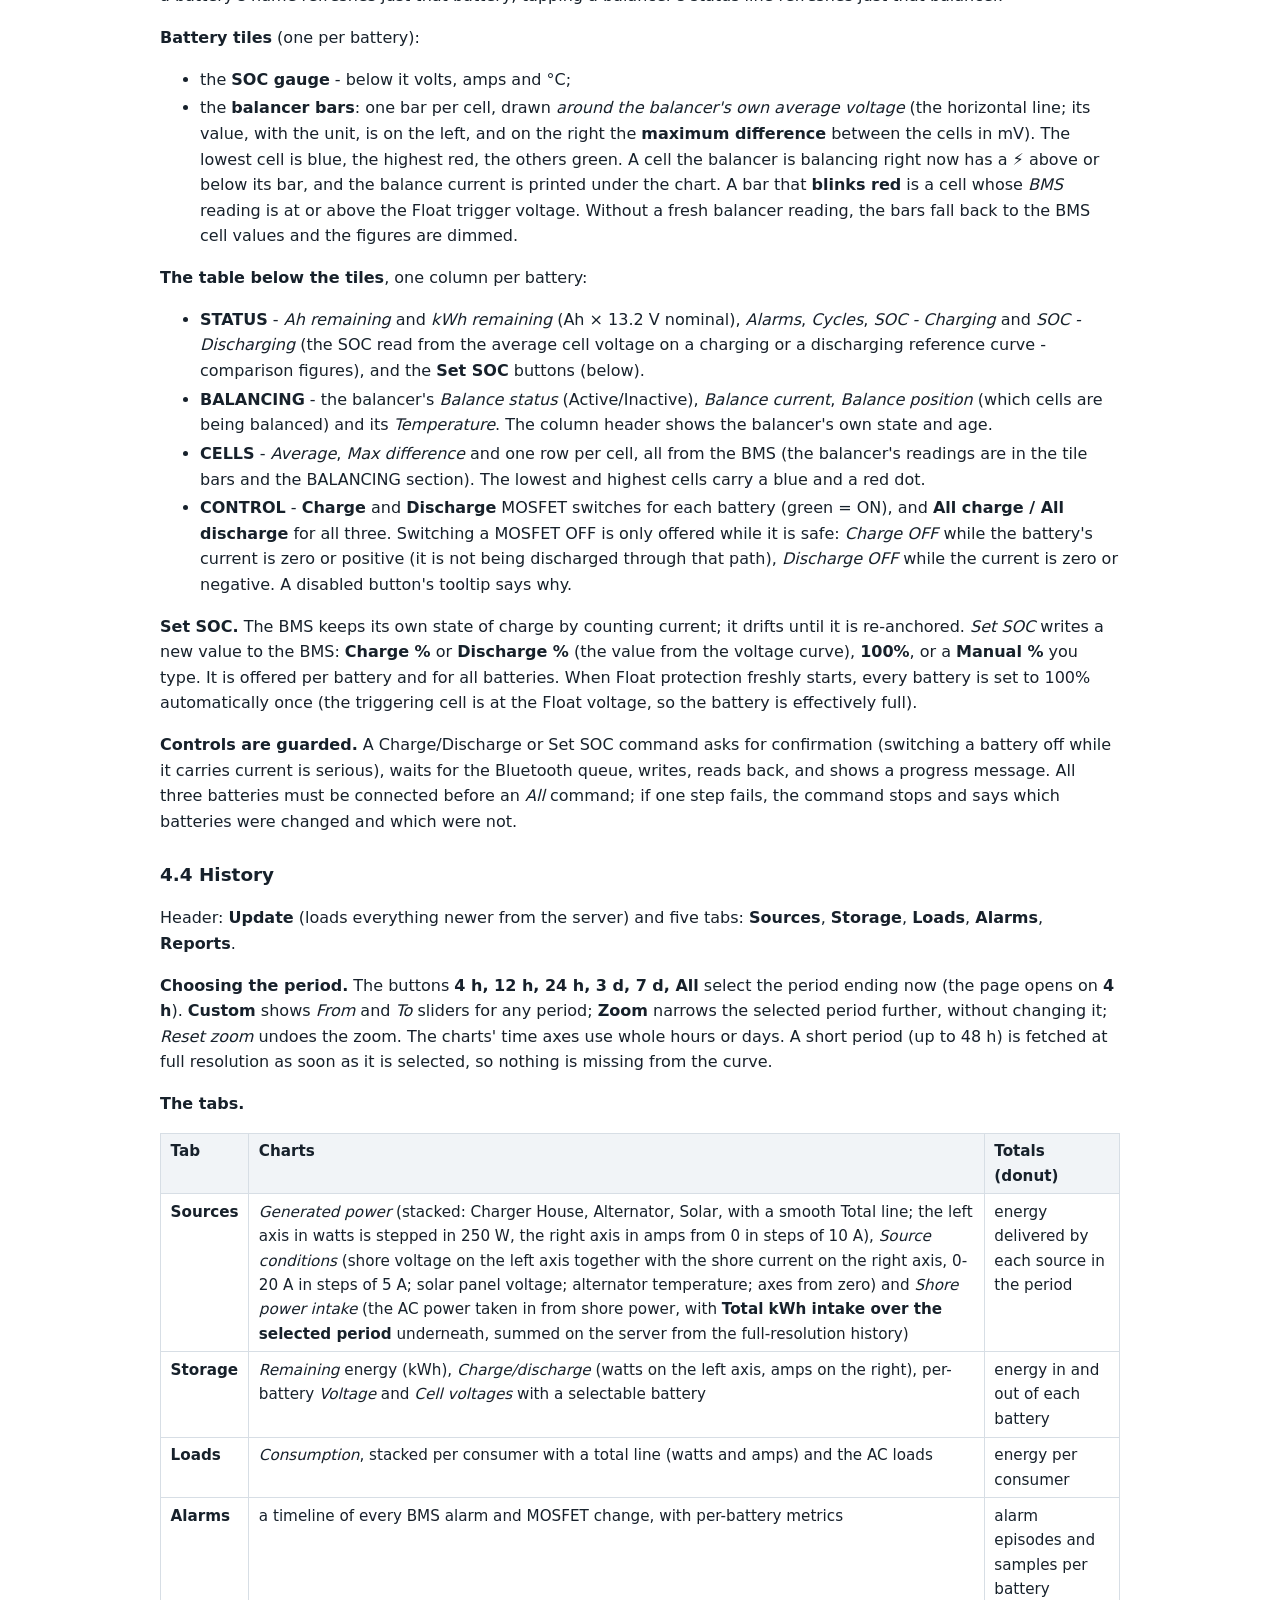
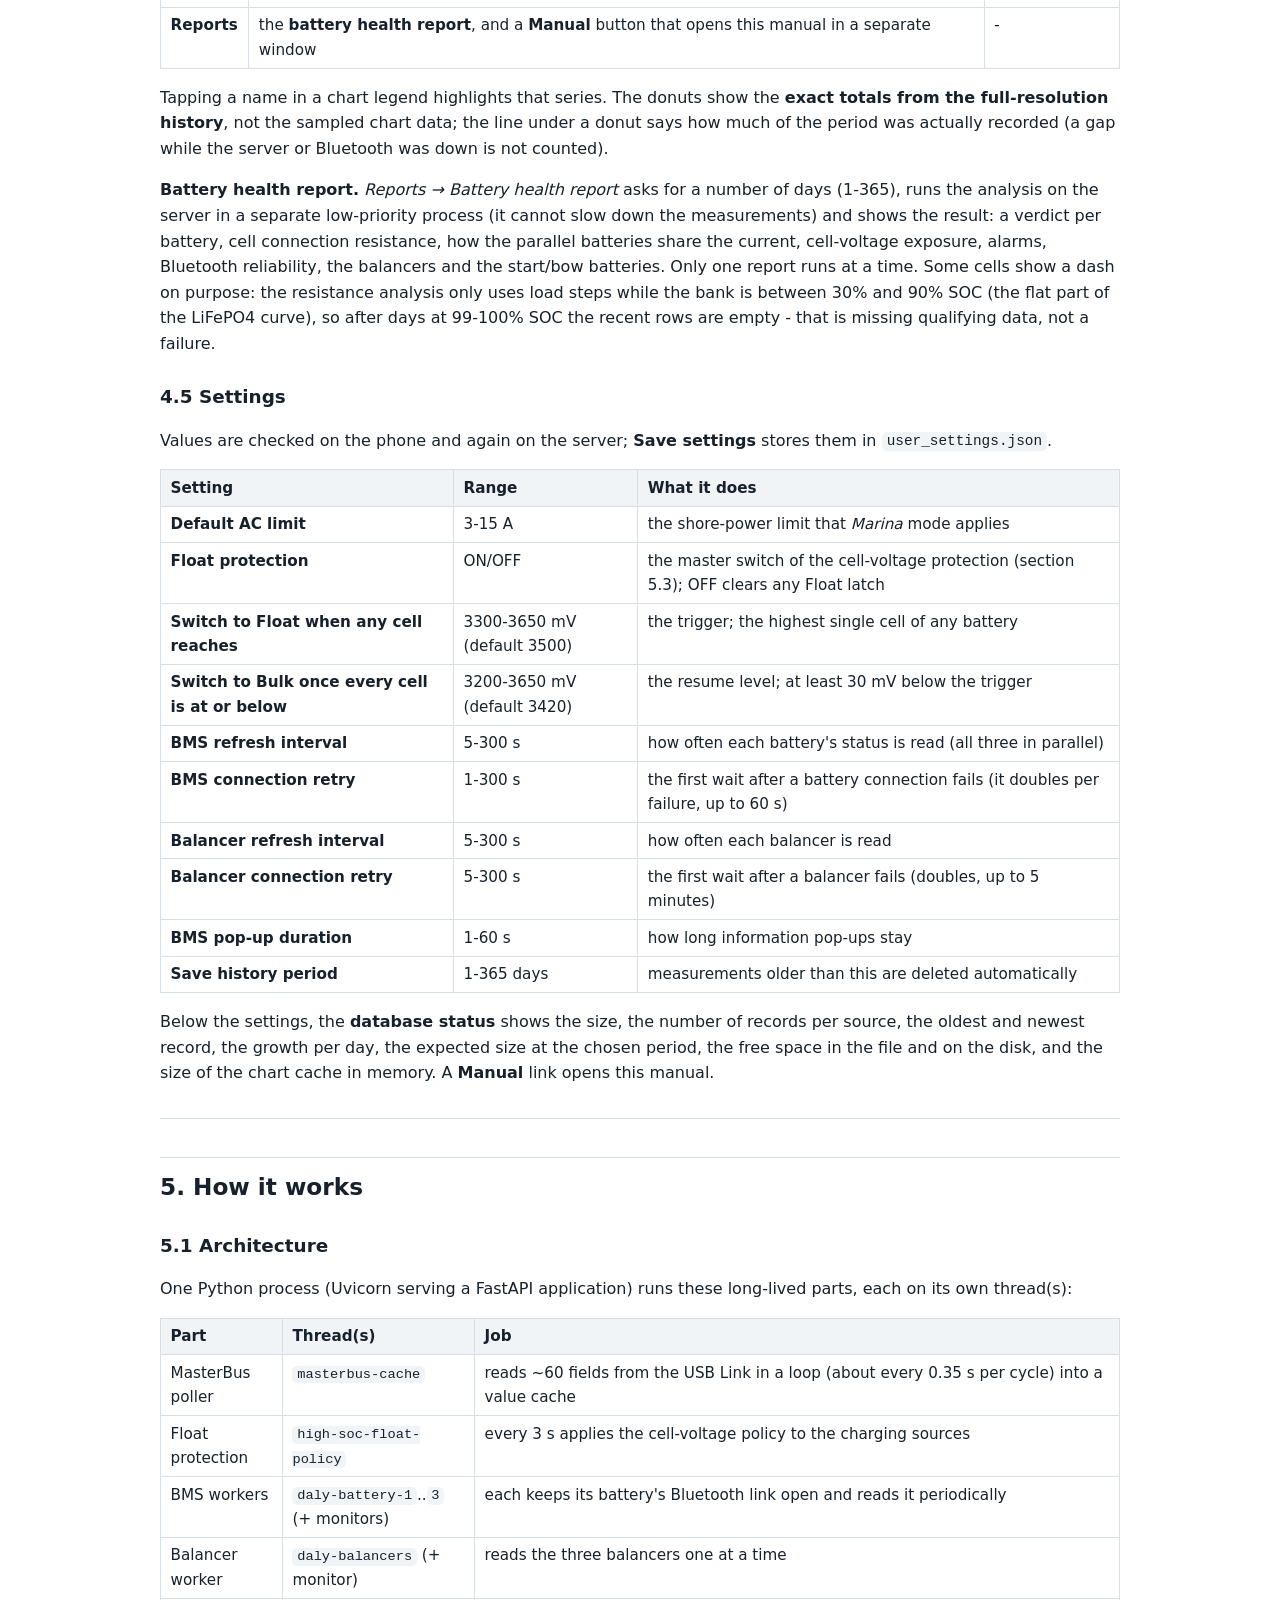
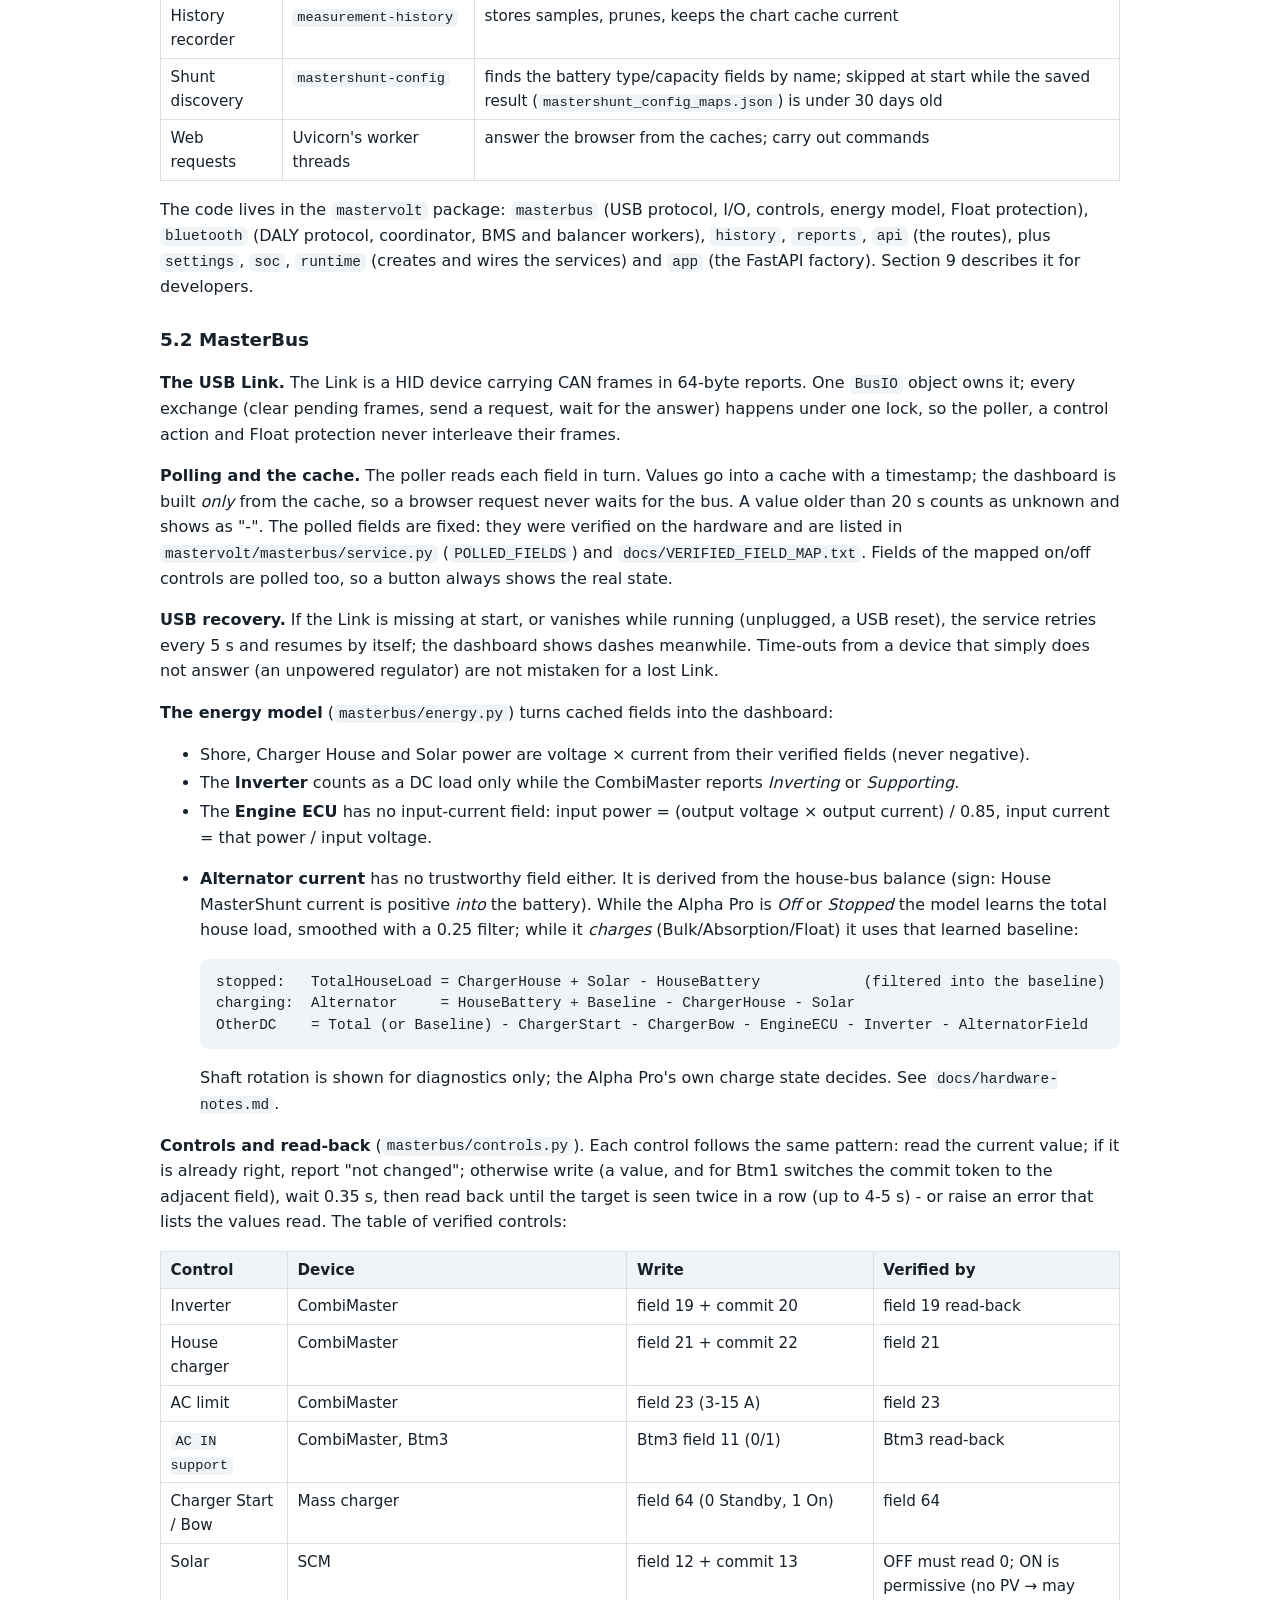
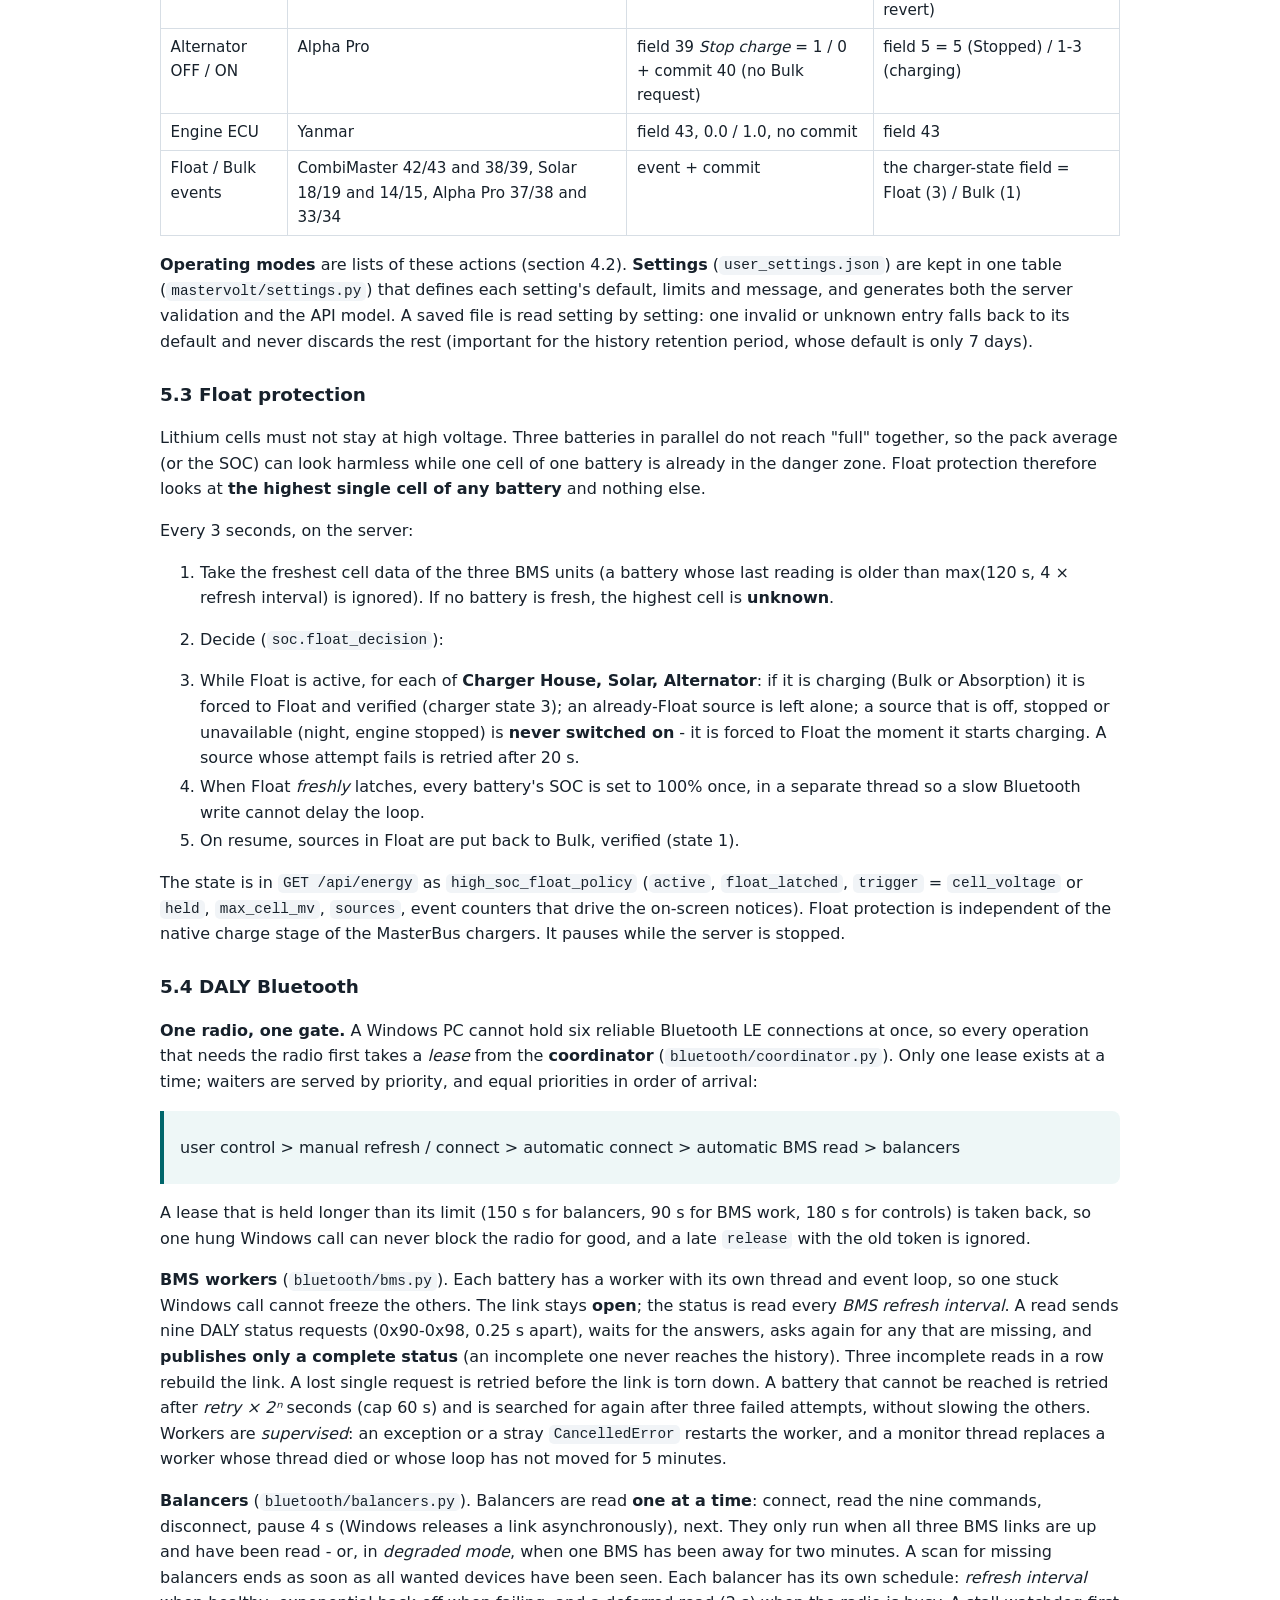
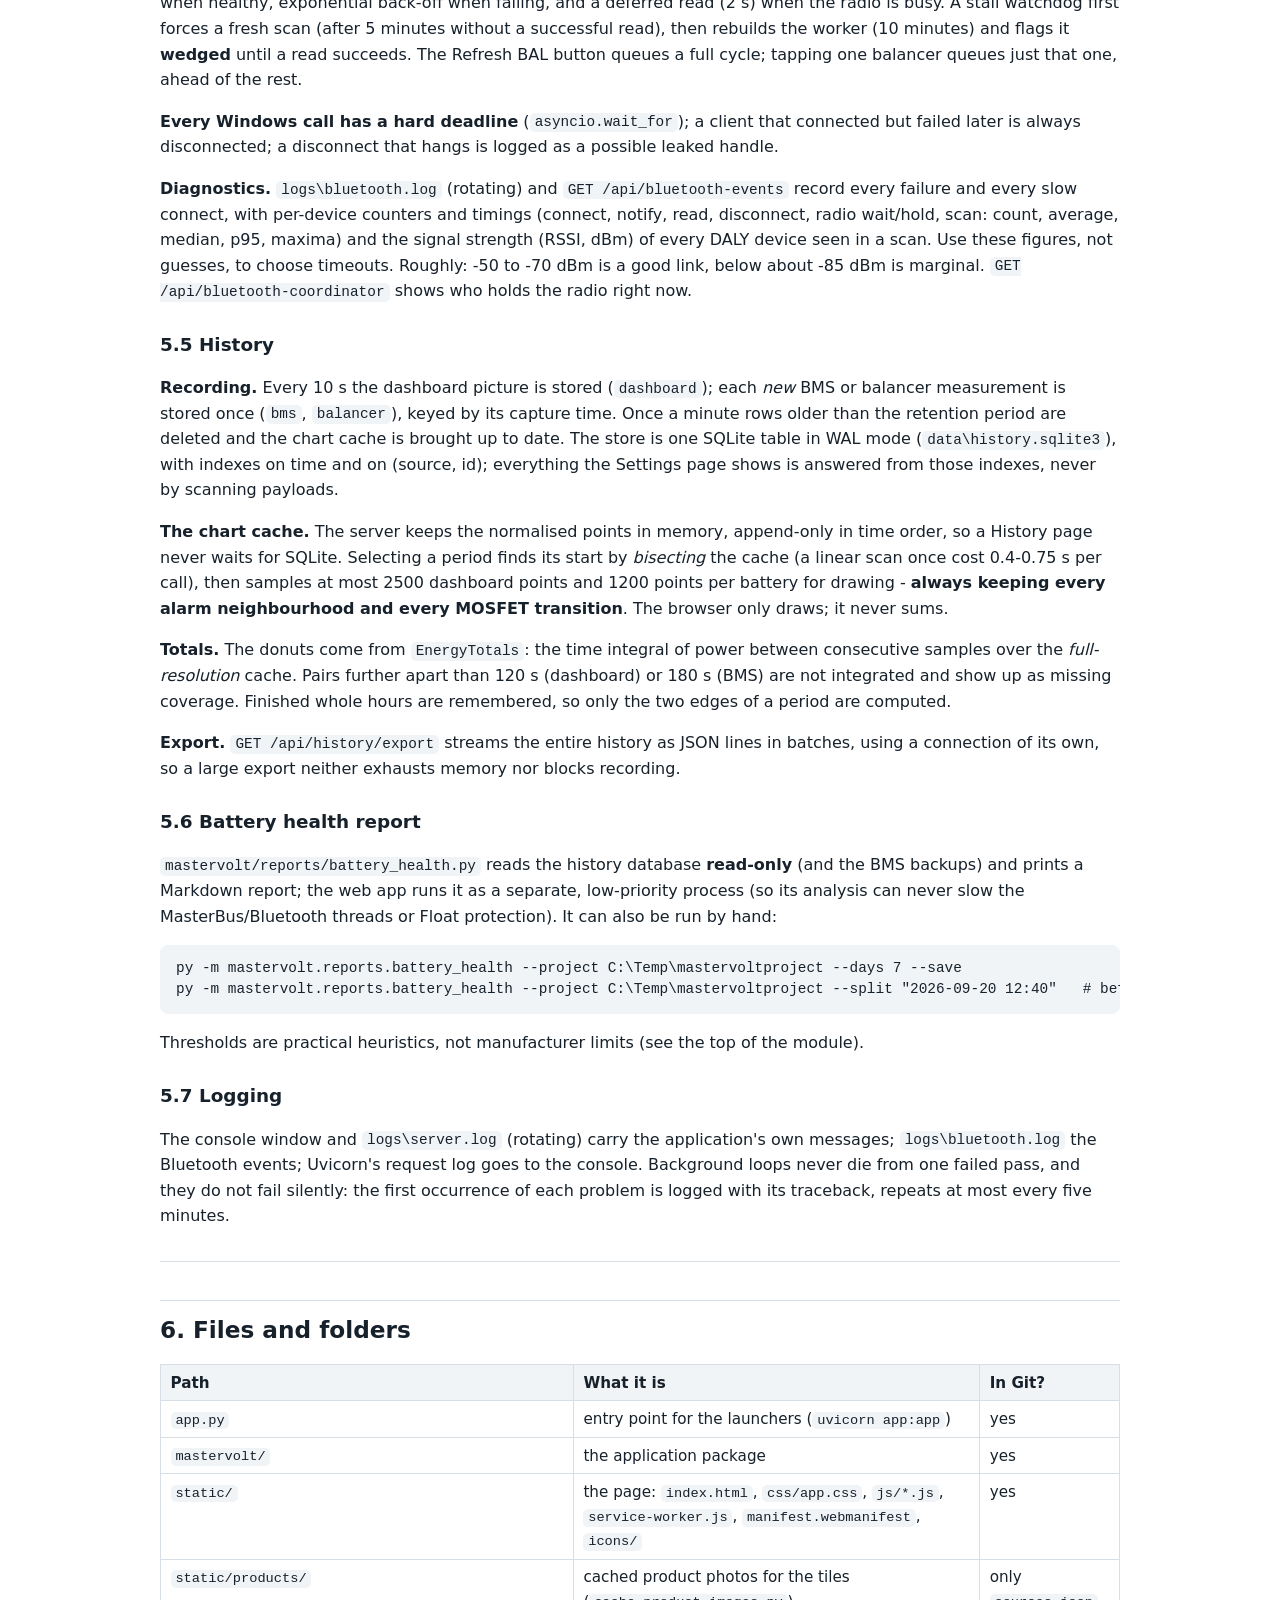
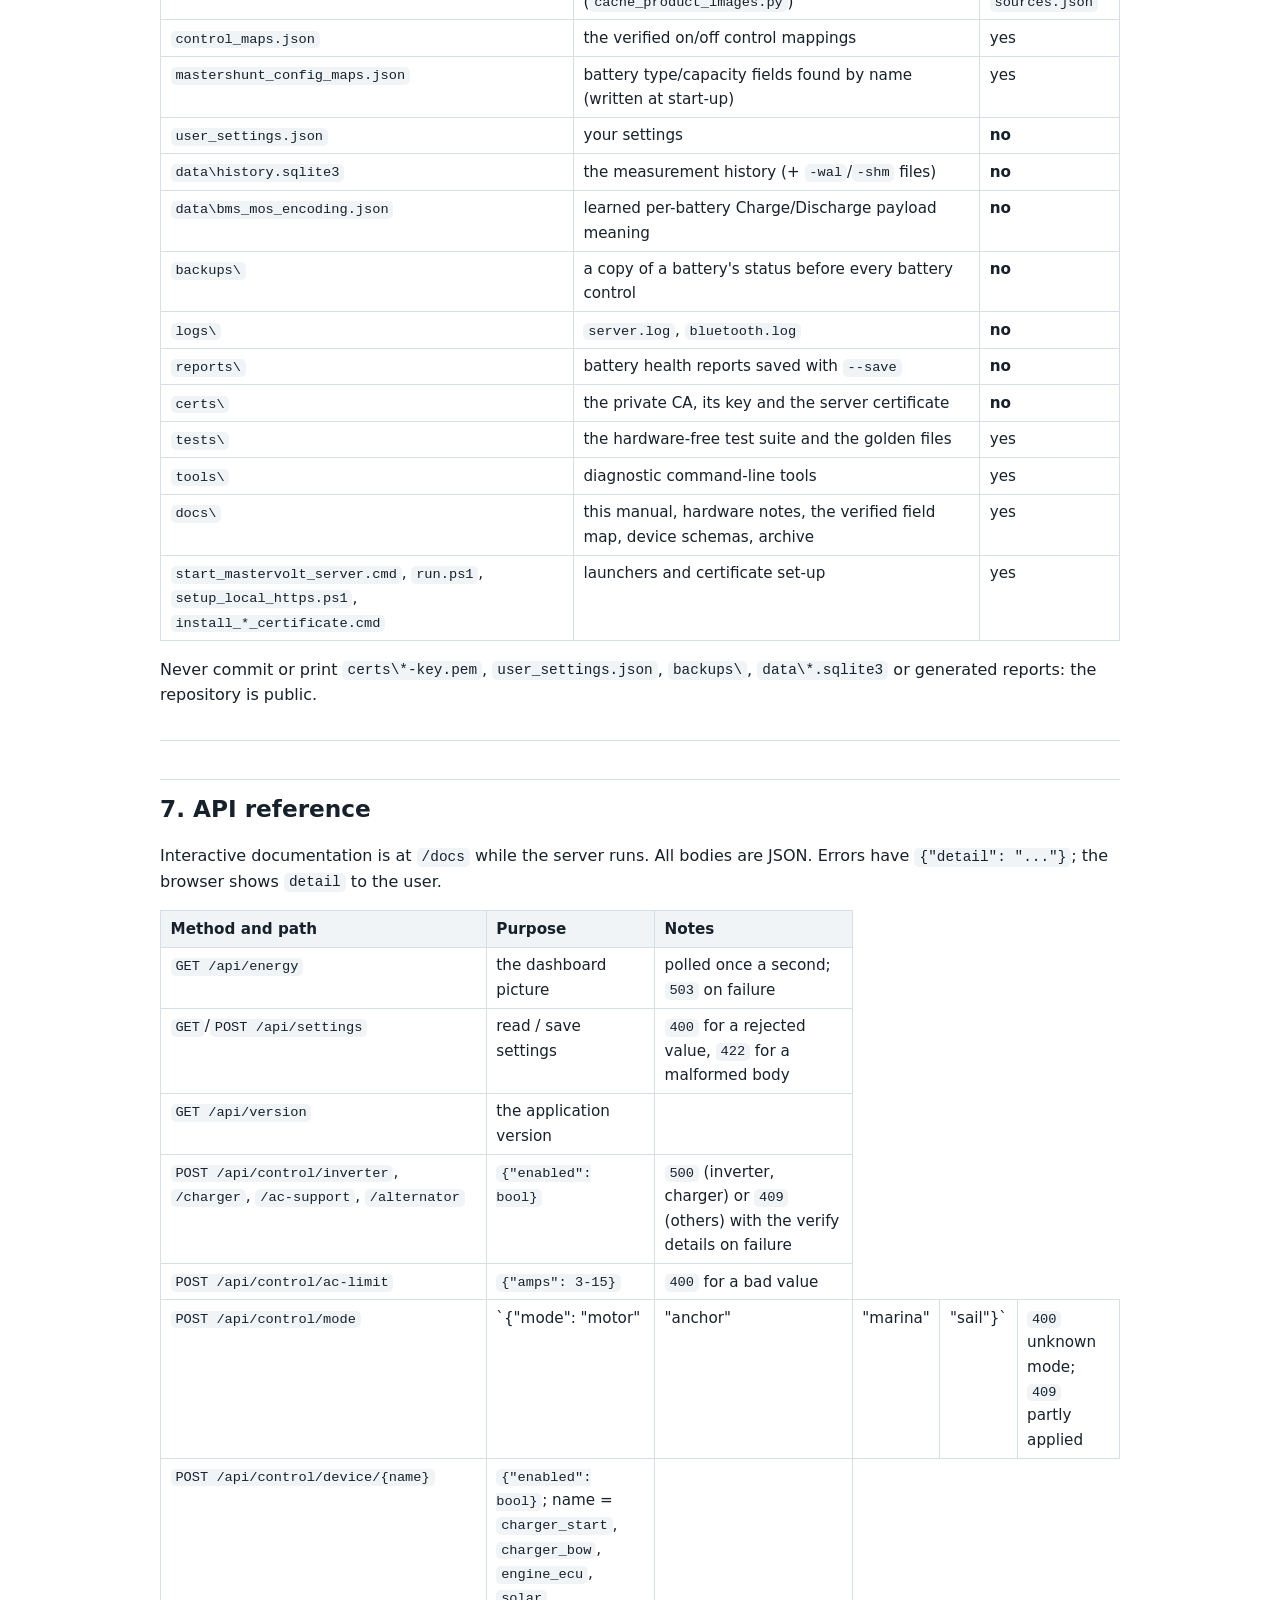
==== commit 259f8853: "v2.1.2: start the autostart installer with -ExecutionPolicy Bypass Windows refuses to run the unsign" ====
--- a/docs/manual.html
+++ b/docs/manual.html
@@ -46,7 +46,7 @@
 <div class="wrap">
 
 <h1 id="mastervolt-energy-manual">Mastervolt Energy - Manual</h1>
-<p><strong>Version 2.1.1</strong> - the complete guide to using, operating and maintaining the application. It explains what every screen shows, how every number is obtained, what the application does on its own (Float protection, Bluetooth recovery, history), which files it keeps, what to do when something goes wrong, and how the code is organised for whoever changes it next.</p>
+<p><strong>Version 2.1.2</strong> - the complete guide to using, operating and maintaining the application. It explains what every screen shows, how every number is obtained, what the application does on its own (Float protection, Bluetooth recovery, history), which files it keeps, what to do when something goes wrong, and how the code is organised for whoever changes it next.</p>
 <p>How to read it: chapters 1-2 are for everybody, 3-4 for the person using the app on the boat, 5-8 for the person who runs and maintains it, 9-10 for the person who changes the code.</p>
 <hr>
 <nav class="toc"><strong>Contents</strong><ul><li><a href="#1-what-the-application-does">1. What the application does</a></li><li><a href="#2-safety-model">2. Safety model</a></li><li><a href="#3-installation-and-first-start">3. Installation and first start</a></li><li><a href="#4-using-the-application">4. Using the application</a></li><li><a href="#5-how-it-works">5. How it works</a></li><li><a href="#6-files-and-folders">6. Files and folders</a></li><li><a href="#7-api-reference">7. API reference</a></li><li><a href="#8-operating-and-maintaining">8. Operating and maintaining</a></li><li><a href="#9-developer-guide">9. Developer guide</a></li><li><a href="#10-glossary">10. Glossary</a></li></ul></nav>
@@ -88,7 +88,7 @@
 <h3 id="3-4-starting-and-stopping">3.4 Starting and stopping</h3>
 <p>Double-click <strong><code>start_mastervolt_server.cmd</code></strong> (or run it from PowerShell). A console window opens, prepares the certificates, and starts the server on <code>https://&lt;private address&gt;:8000</code>, printing the address. Leave the window open: it is the server. Everything the application logs appears there. Stop it with <strong>Ctrl+C</strong>.</p>
 <ul><li>After a stop or crash, simply start it again; nothing needs repairing. Float protection is not active while the server is stopped.</li><li>A server that "does not respond" while its process is alive: run <code>netstat -ano | findstr :8000</code>. No <code>LISTENING</code> line means it is stuck shutting down (an open browser connection can hold it); end the process and start it again. The launcher already limits that wait (<code>--timeout-graceful-shutdown 5</code>).</li><li><code>run.ps1</code> starts a plain-HTTP development server on all interfaces. Use it only on a trusted network.</li></ul>
-<p><strong>Starting automatically when the PC boots.</strong> <code>tools\install_autostart.ps1</code> registers a scheduled task that starts the server 30 seconds after every boot, before anybody has logged on. Run it once from an <strong>elevated</strong> PowerShell (Run as administrator) in the folder the server runs from; it asks for the Windows password of the account that runs the server and checks it before changing anything. The account matters: Python and its packages are installed for one user, so only that user can run the server. The password goes to Task Scheduler, which stores it protected; the script saves it nowhere. <code>-Status</code> shows the task and whether the server answers, <code>-Remove</code> removes the task. Two limits: a boot-time task has no desktop, so there is no console window (look at <code>logs\</code>), and Windows may refuse Bluetooth or USB access to a session without a desktop - after the first reboot check that the BMS page shows the batteries connected. If it does not, remove the task and start the server at log-on instead (a task with an <em>At log on</em> trigger, or a shortcut in the Startup folder).</p>
+<p><strong>Starting automatically when the PC boots.</strong> <code>tools\install_autostart.ps1</code> registers a scheduled task that starts the server 30 seconds after every boot, before anybody has logged on. Run it once from an <strong>elevated</strong> PowerShell (Run as administrator) in the folder the server runs from. Windows blocks unsigned scripts, so start it with <code>powershell -NoProfile -ExecutionPolicy Bypass -File .\tools\install_autostart.ps1</code> (this one command only; the system policy stays as it is); it asks for the Windows password of the account that runs the server and checks it before changing anything. The account matters: Python and its packages are installed for one user, so only that user can run the server. The password goes to Task Scheduler, which stores it protected; the script saves it nowhere. <code>-Status</code> shows the task and whether the server answers, <code>-Remove</code> removes the task. Two limits: a boot-time task has no desktop, so there is no console window (look at <code>logs\</code>), and Windows may refuse Bluetooth or USB access to a session without a desktop - after the first reboot check that the BMS page shows the batteries connected. If it does not, remove the task and start the server at log-on instead (a task with an <em>At log on</em> trigger, or a shortcut in the Startup folder).</p>
 <p>Before the first start after changing control code, check the mappings:</p>
 <pre><code class="language-powershell">py -m tools.show_fields</code></pre>
 <p><code>engine_ecu</code> must show <code>verified True</code>, address <code>3AE394</code>, field <code>43</code>.</p>
